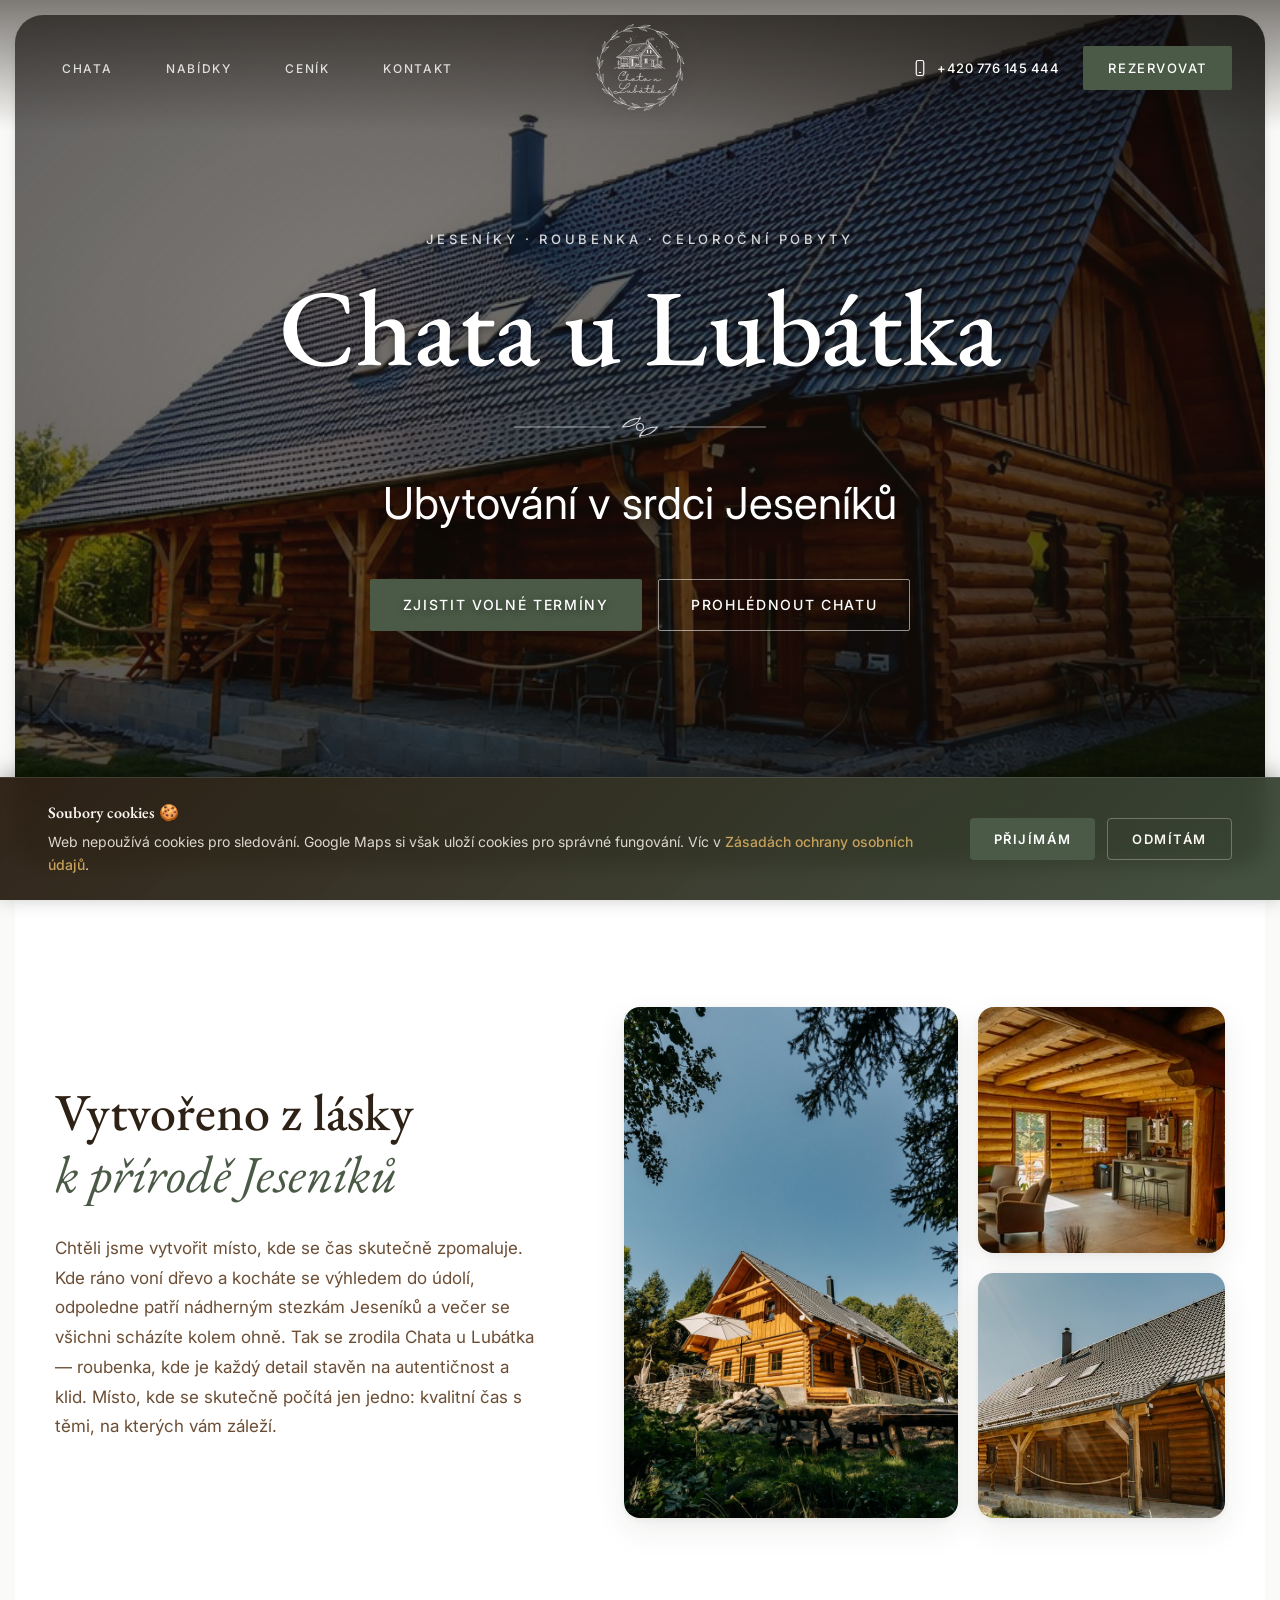
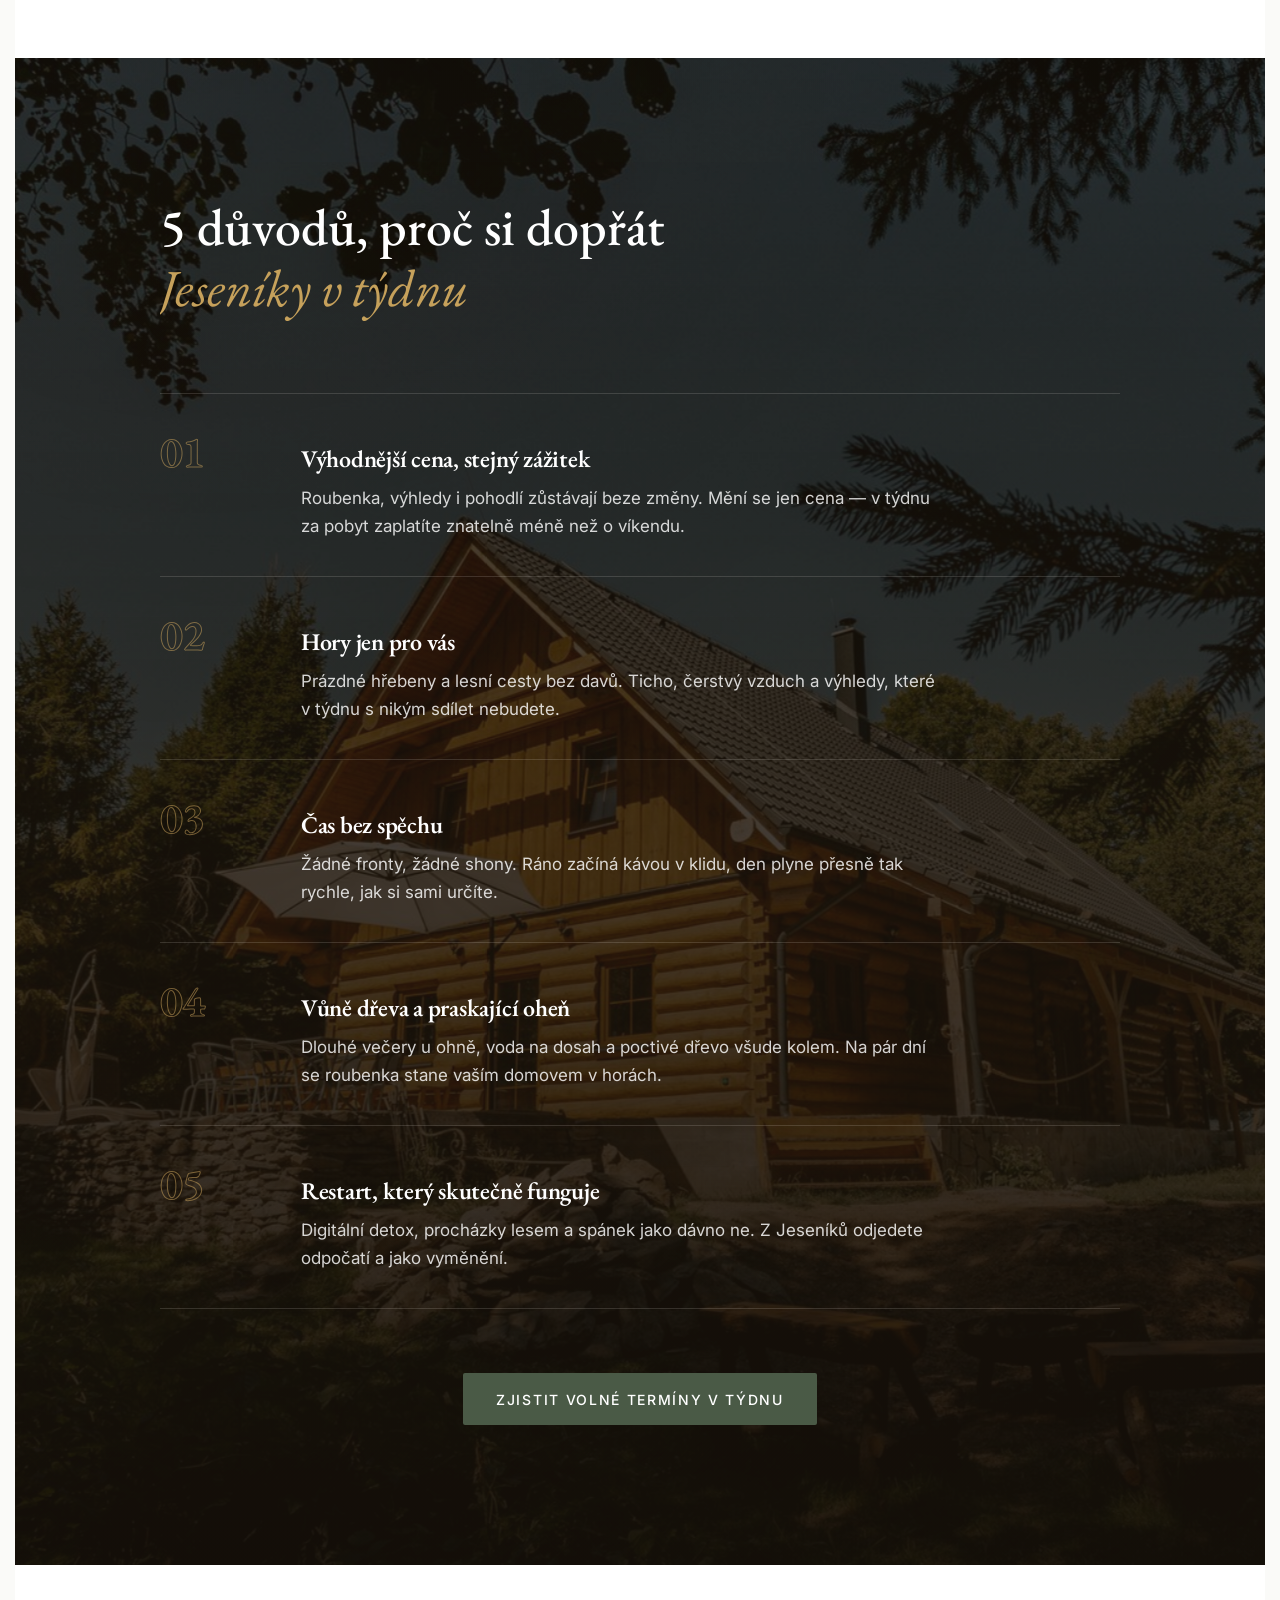
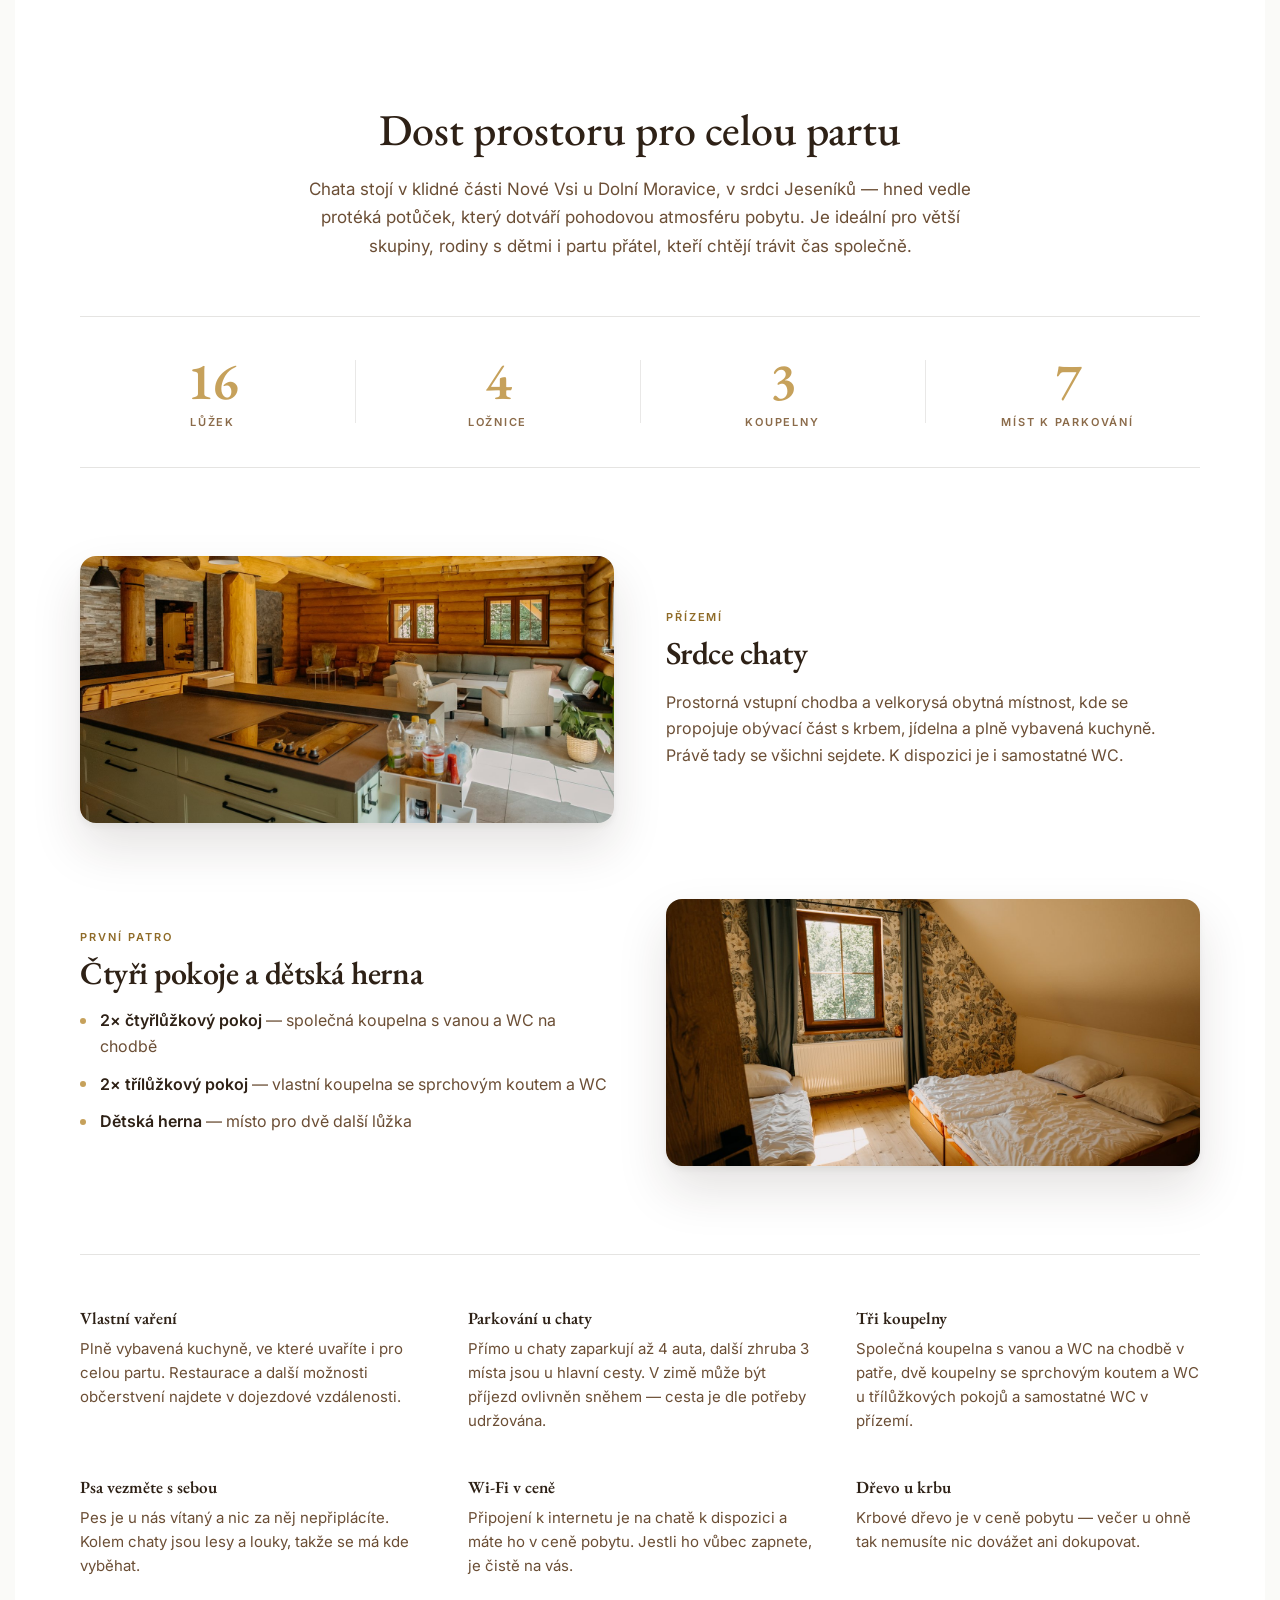
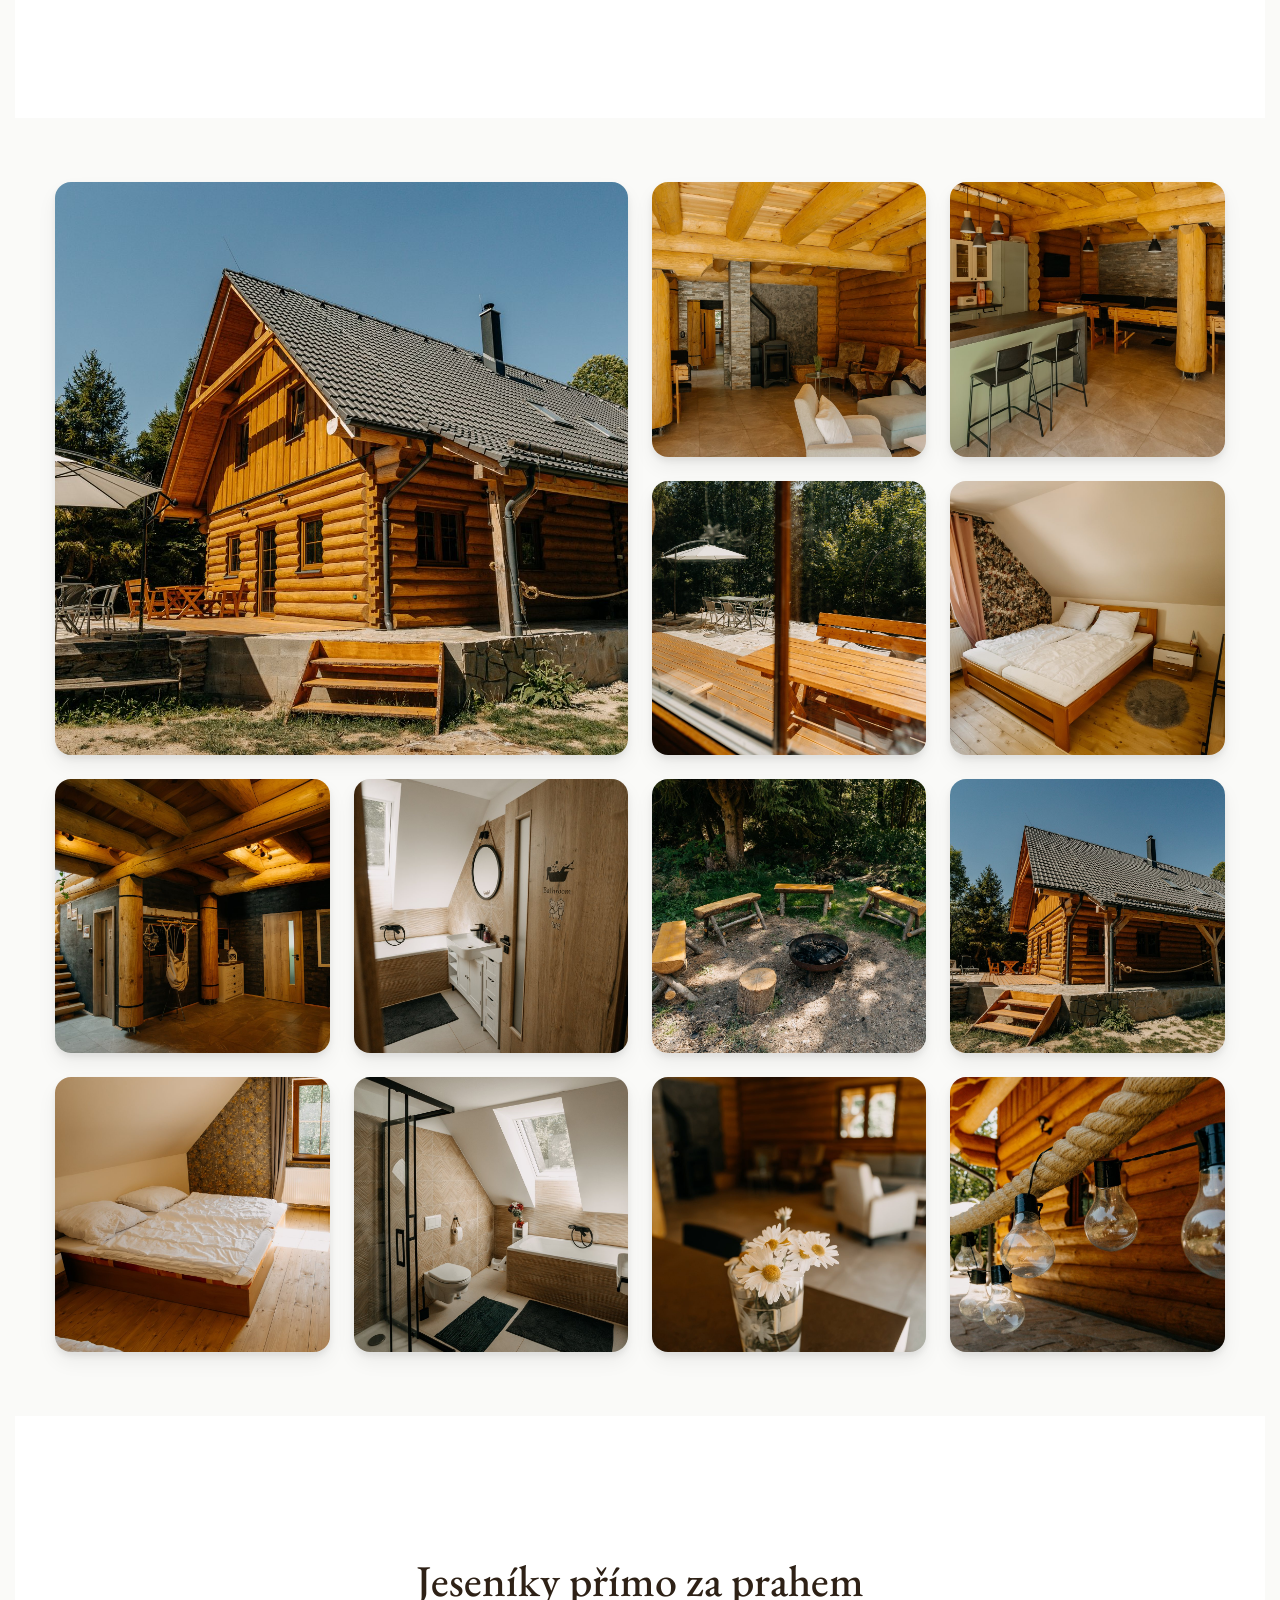
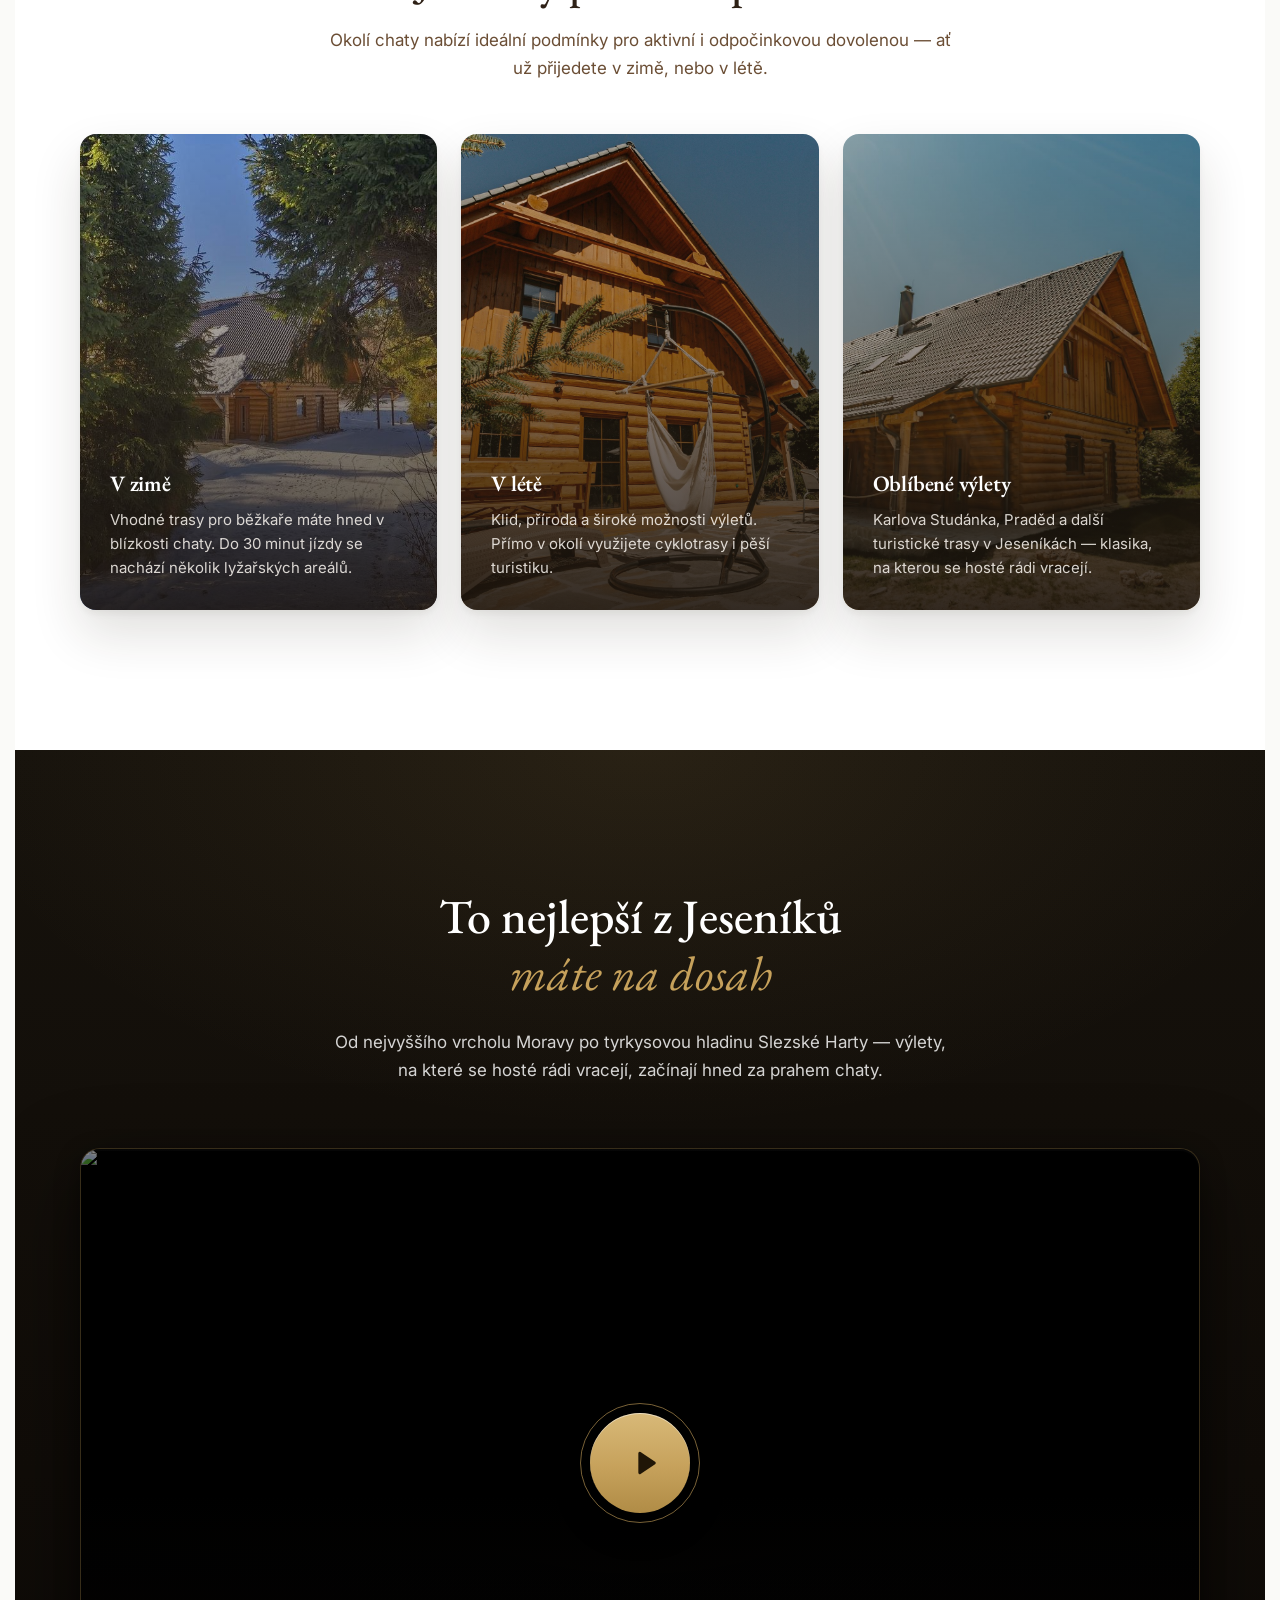
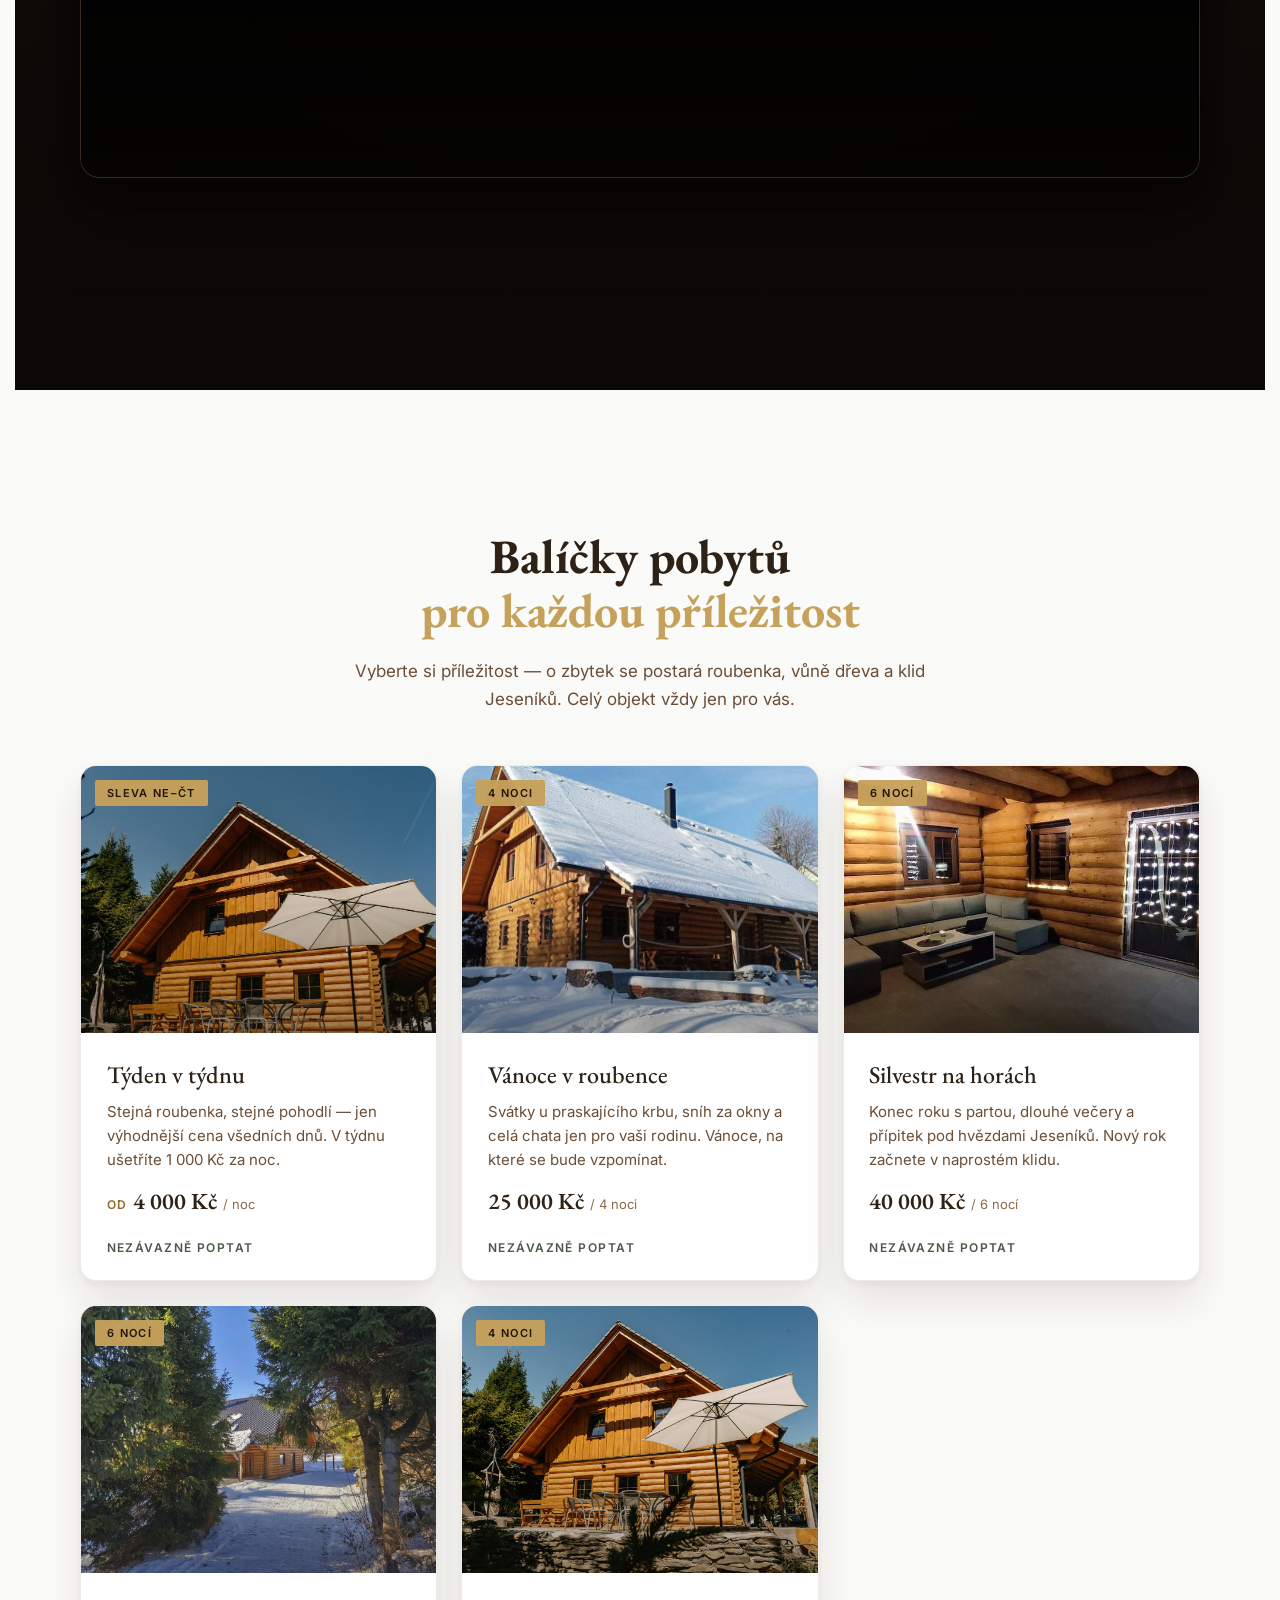
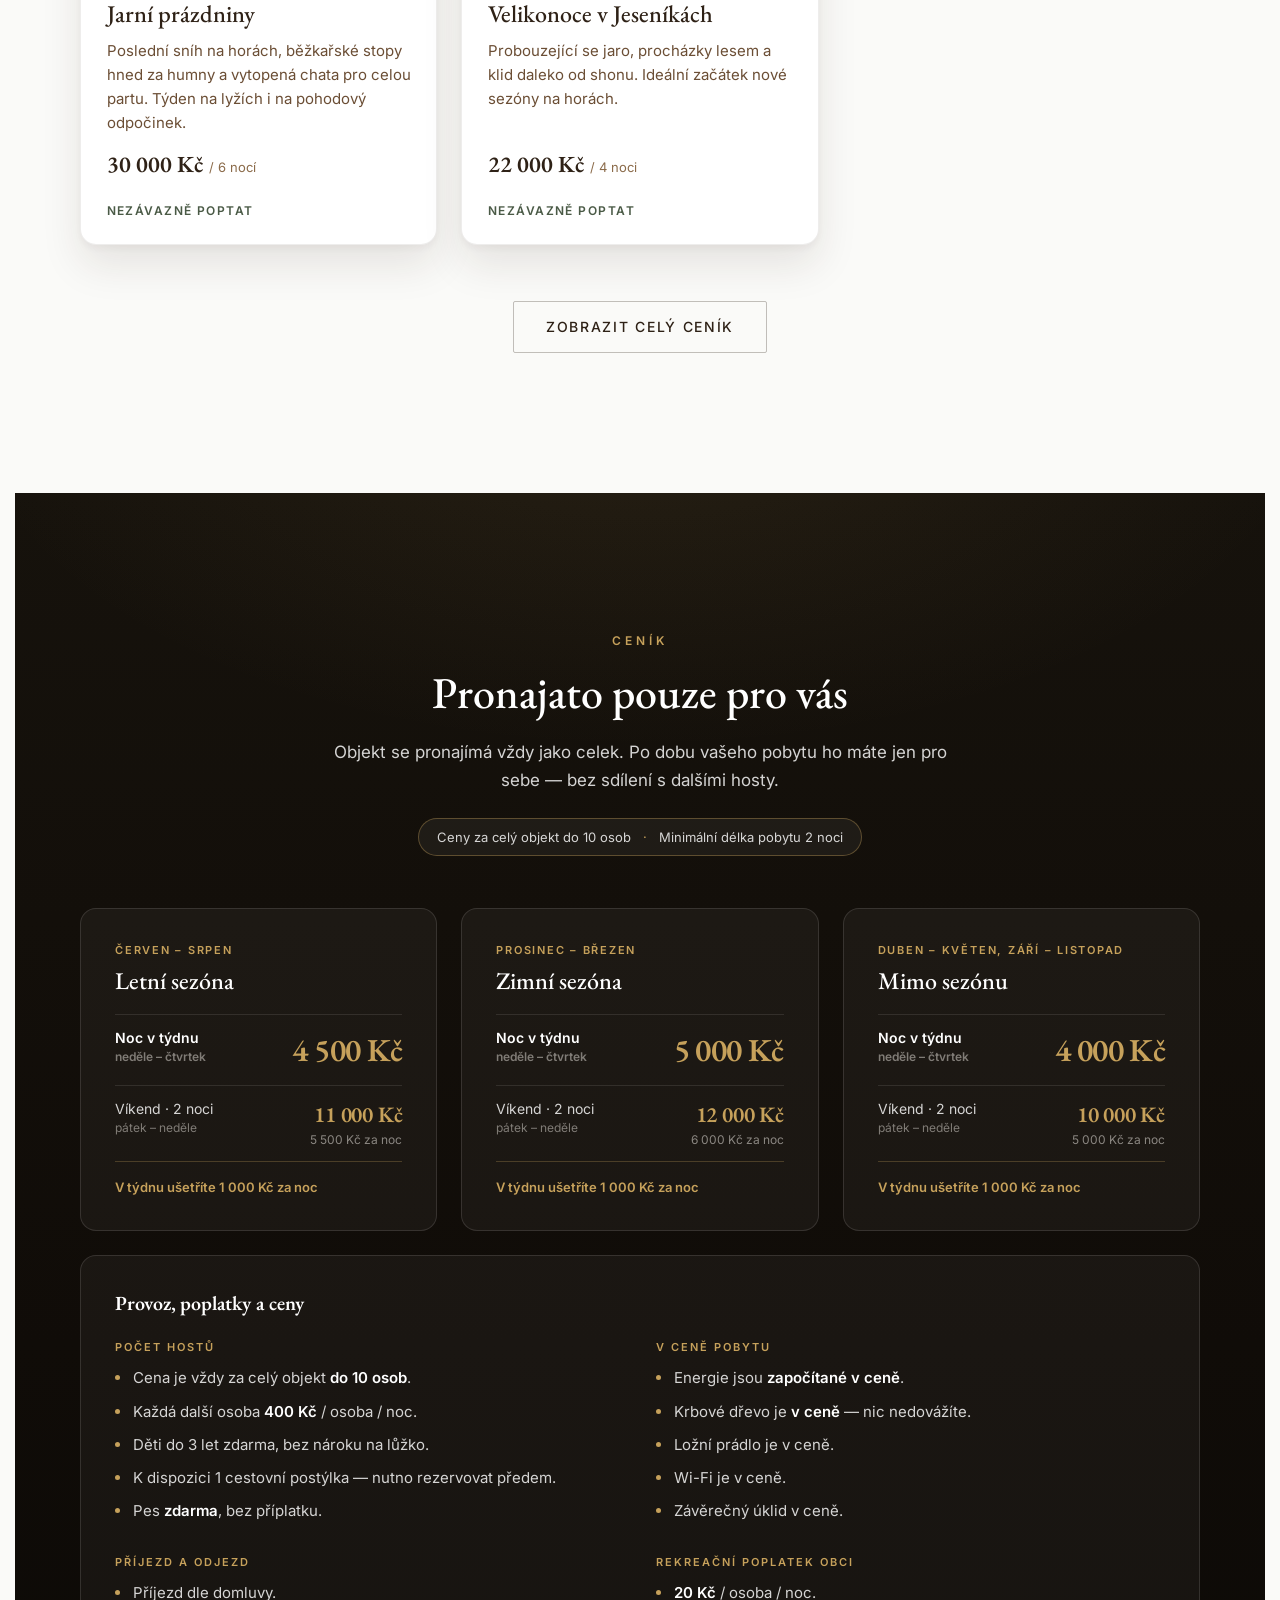
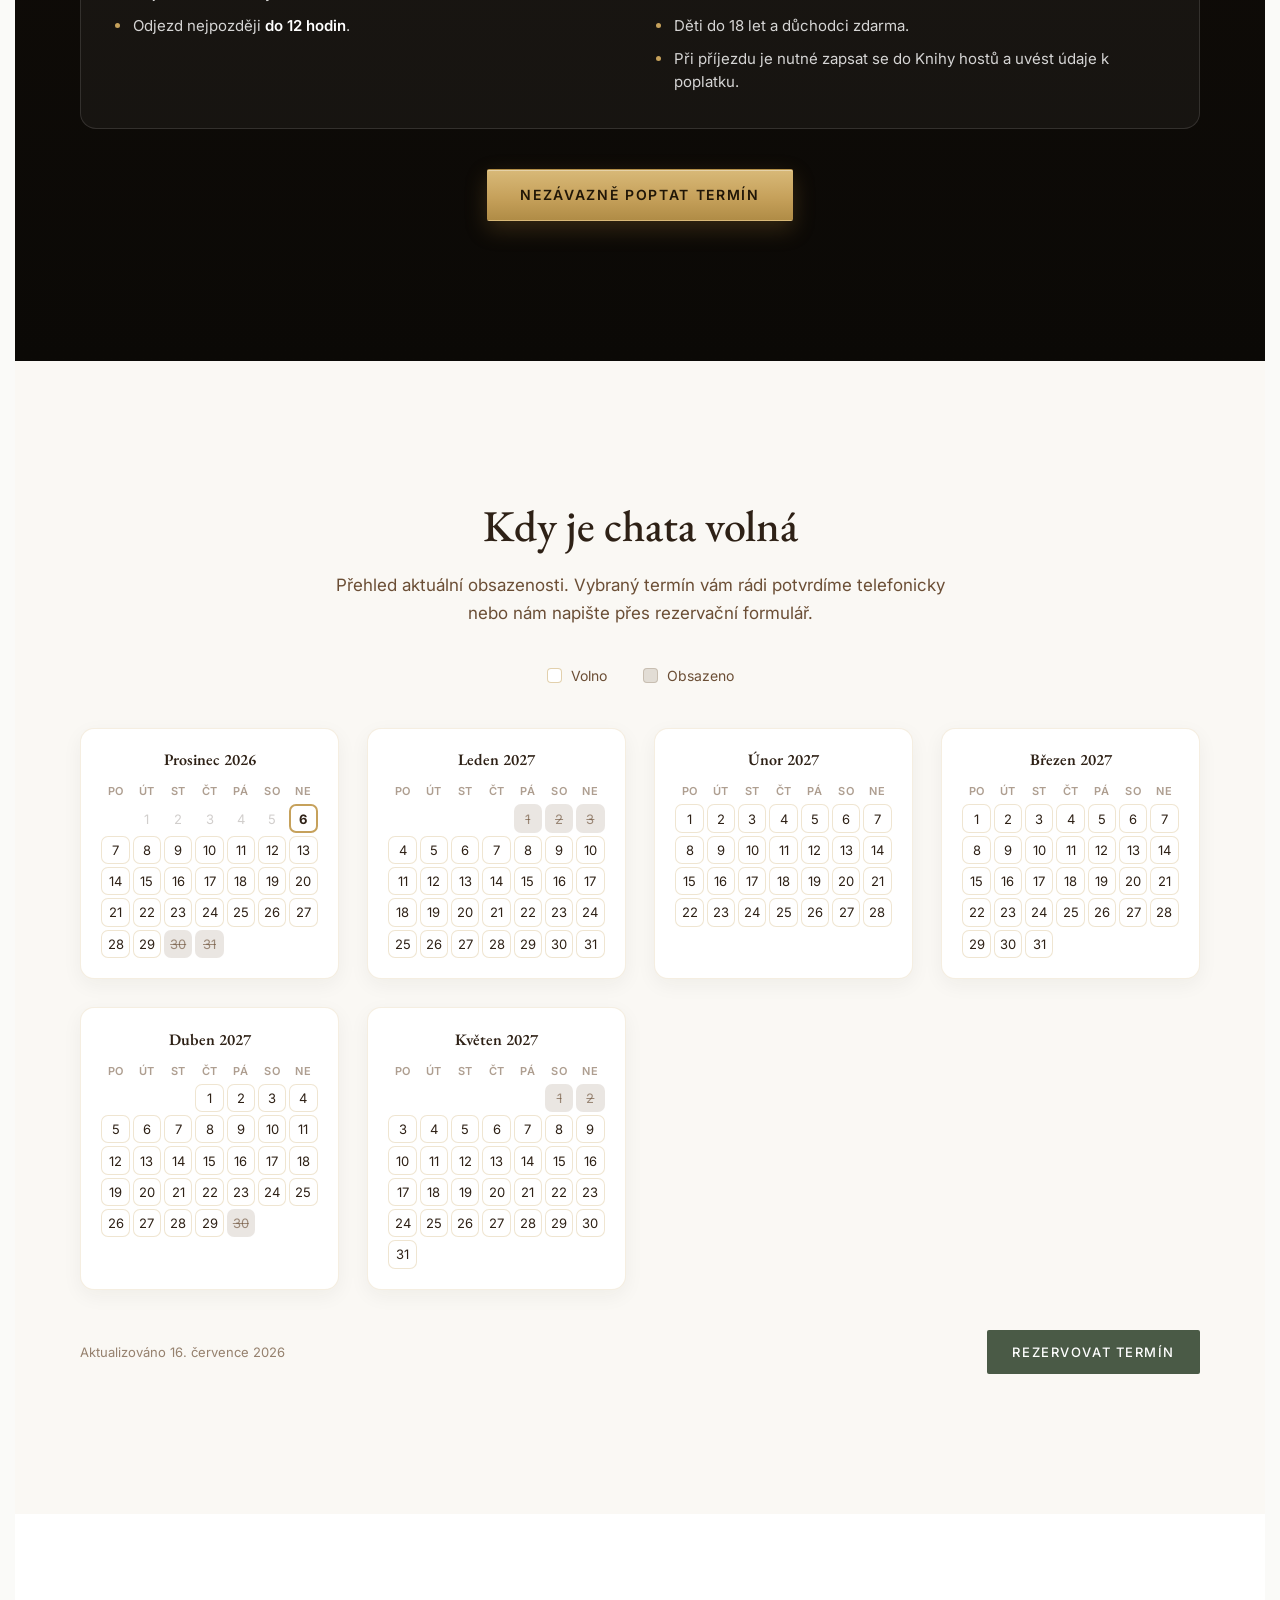
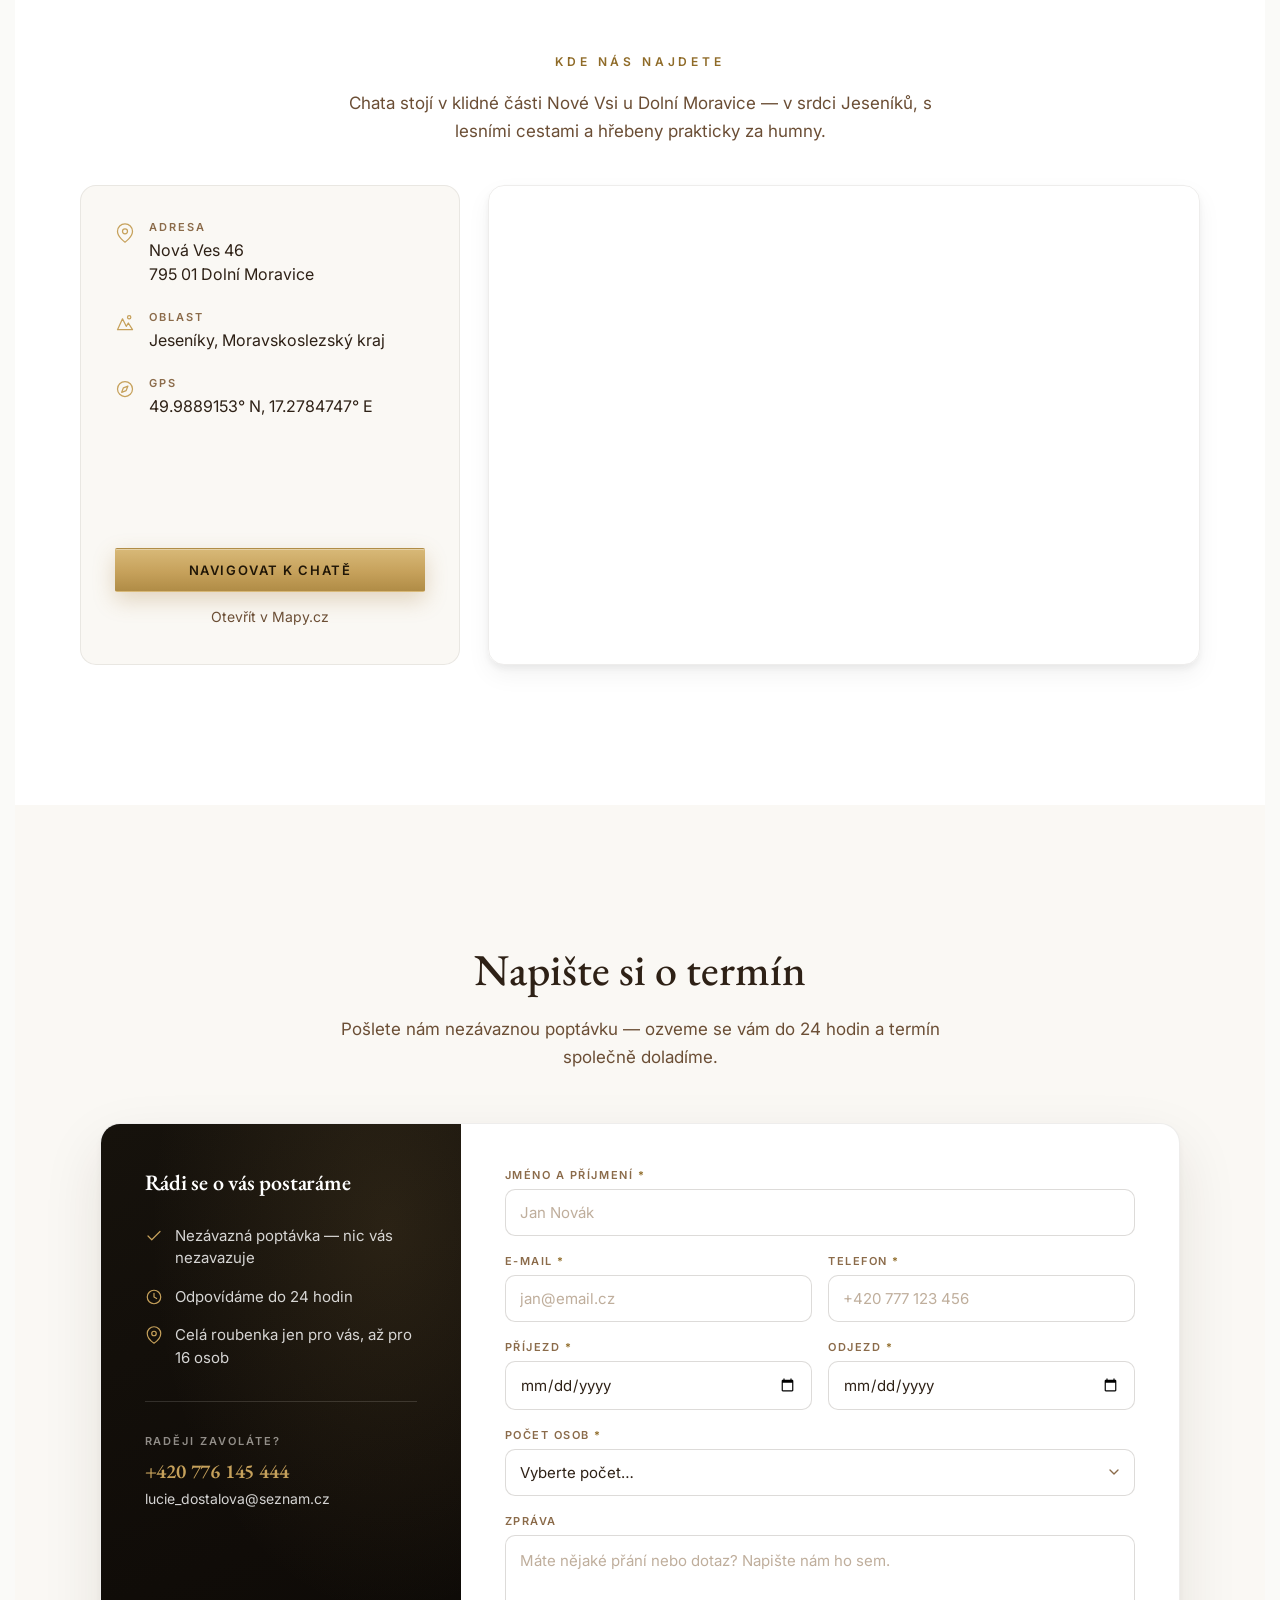
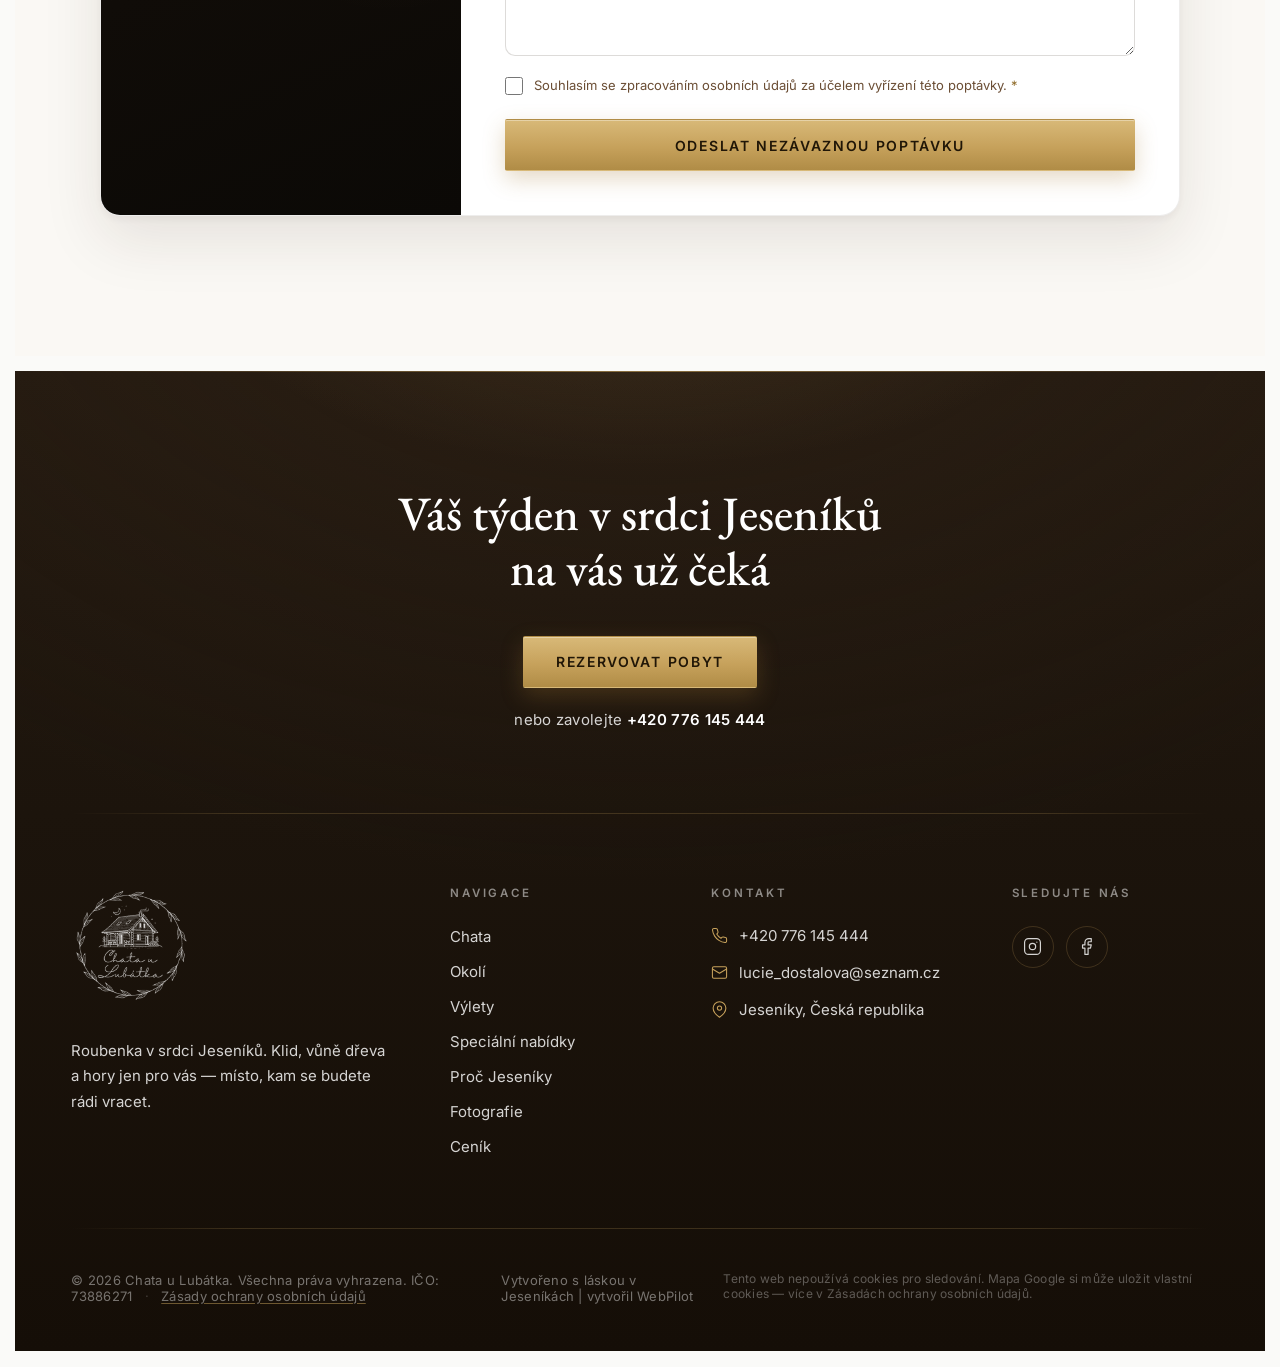
==== index.html @ 263782b9 "Vrácení zimních fotek k sezónním nabídkám - Okolí → „V zimě": zpět zasněžená cesta k roubence - Nabí" ====
<!DOCTYPE html>
<html lang="cs">
<head>
  <meta charset="UTF-8" />
  <meta name="viewport" content="width=device-width, initial-scale=1" />
  <title>Chata u Lubátka — roubenka pro 16 osob v Jeseníkách</title>
  <meta name="description" content="Roubenka k pronájmu v Dolní Moravici v Jeseníkách. Celý objekt jen pro vás — 16 lůžek, 4 ložnice, 3 koupelny. Wi-Fi i dřevo v ceně, psi vítáni. Od 4 000 Kč/noc." />

  <!-- Open Graph — sdílení na sociálních sítích (Messenger, WhatsApp, Discord…) -->
  <meta property="og:type" content="website" />
  <meta property="og:url" content="https://chataulubatka.cz/" />
  <meta property="og:title" content="Chata u Lubátka — roubenka pro 16 osob v Jeseníkách" />
  <meta property="og:description" content="Roubenka pro rodiny a přátele. 16 lůžek, 4 ložnice, Wi-Fi, dřevo v ceně, psi vítáni. Klid a příroda Jeseníků." />
  <meta property="og:image" content="https://chataulubatka.cz/assets/hero-1280.jpg" />
  <meta property="og:image:width" content="1280" />
  <meta property="og:image:height" content="720" />

  <!-- Twitter Card — pro X/Twitter, pokud jej bude někdo sdílet -->
  <meta property="twitter:card" content="summary_large_image" />
  <meta property="twitter:title" content="Chata u Lubátka — roubenka pro 16 osob v Jeseníkách" />
  <meta property="twitter:description" content="Roubenka pro rodiny a přátele. 16 lůžek, Wi-Fi, dřevo v ceně, psi vítáni." />
  <meta property="twitter:image" content="https://chataulubatka.cz/assets/hero-1280.jpg" />

  <link rel="canonical" href="https://chataulubatka.cz/" />

  <!-- Odpovídá skutečné barvě hlavičky (.site-header, rgba(28,20,13,.86)),
       aby lišta prohlížeče na mobilu navazovala bez švu. -->
  <meta name="theme-color" content="#1C140D" />

  <!-- Strukturovaná data — díky nim Google pozná, že jde o ubytování, a může
       u výsledku ukázat polohu, kapacitu a cenu. Uvedena jsou POUZE ověřená
       fakta z webu; hodnocení ani recenze zde záměrně nejsou, protože žádné
       zatím neexistují. -->
  <script type="application/ld+json">
  {
    "@context": "https://schema.org",
    "@type": "LodgingBusiness",
    "name": "Chata u Lubátka",
    "description": "Roubenka v srdci Jeseníků pro rodiny a přátele. Celý objekt vždy jen pro jednu skupinu.",
    "url": "https://chataulubatka.cz/",
    "image": "https://chataulubatka.cz/assets/hero-1280.jpg",
    "telephone": "+420776145444",
    "email": "lucie_dostalova@seznam.cz",
    "identifier": "73886271",
    "address": {
      "@type": "PostalAddress",
      "streetAddress": "Nová Ves 46",
      "addressLocality": "Dolní Moravice",
      "postalCode": "79501",
      "addressCountry": "CZ"
    },
    "geo": {
      "@type": "GeoCoordinates",
      "latitude": 49.9889152778,
      "longitude": 17.2784747222
    },
    "petsAllowed": true,
    "numberOfRooms": 4,
    "maximumAttendeeCapacity": 16,
    "amenityFeature": [
      { "@type": "LocationFeatureSpecification", "name": "Wi-Fi", "value": true },
      { "@type": "LocationFeatureSpecification", "name": "Krbové dřevo v ceně", "value": true },
      { "@type": "LocationFeatureSpecification", "name": "Parkování u objektu", "value": true },
      { "@type": "LocationFeatureSpecification", "name": "Plně vybavená kuchyně", "value": true }
    ],
    "priceRange": "4000–12000 CZK"
  }
  </script>
  <link rel="icon" href="data:image/svg+xml,<svg xmlns=%22http://www.w3.org/2000/svg%22 viewBox=%220 0 100 100%22><text y=%22.9em%22 font-size=%2290%22>🏠</text></svg>" />

  <link rel="preconnect" href="https://fonts.googleapis.com" />
  <link rel="preconnect" href="https://fonts.gstatic.com" crossorigin />
  <!-- Inter (Cereal fallback) pro běžný text; EB Garamond (patkový) pro nadpisy —
       boutique/„drahý" dojem podle vzoru. -->
  <link rel="stylesheet" href="https://fonts.googleapis.com/css2?family=EB+Garamond:ital,wght@0,400;0,500;0,600;1,400&family=Inter:wght@400;500;600;700&display=swap" />

  <!-- Bez <link rel="preload"> záměrně: media dotaz na preloadu neodfiltroval
       desktopovou variantu a mobil stahoval obrázek dvakrát. <picture> je hned
       na začátku <body> s fetchpriority="high", preload scanner ho najde sám. -->
  <link rel="stylesheet" href="assets/css/style.css?v=38" />
  <!-- defer: bez něj oba soubory blokovaly první vykreslení. Odložené skripty
       se spouštějí v pořadí dokumentu, takže GSAP je připravený dřív než
       skripty webu na konci <body>. Animace jsou ozdoba, ne obsah. -->
  <script defer src="https://cdnjs.cloudflare.com/ajax/libs/gsap/3.12.2/gsap.min.js"></script>
  <script defer src="https://cdnjs.cloudflare.com/ajax/libs/gsap/3.12.2/ScrollTrigger.min.js"></script>
</head>
<body>

  <!-- Uživatel klávesnice by jinak musel na každé návštěvě protabovat celou
       navigaci. Odkaz je vidět, až když na něj přijde fokus. -->
  <a class="skip-link" href="#hlavni-obsah">Přeskočit na obsah</a>

  <header class="site-header" id="header">
    <nav class="nav" aria-label="Hlavní navigace">

      <ul class="nav__links">
        <li><a href="#chata">Chata</a></li>
        <li><a href="#nabidky">Nabídky</a></li>
        <li><a href="#cenik">Ceník</a></li>
        <li><a href="#kontakt">Kontakt</a></li>
      </ul>

      <a class="nav__logo" href="#hero" aria-label="Chata u Lubátka — zpět nahoru">
        <img src="assets/logo-192.png" alt="Chata u Lubátka" width="192" height="192" />
      </a>

      <div class="nav__actions">
        <a class="nav__phone" href="tel:+420776145444">
          <svg viewBox="0 0 24 24" fill="none" stroke="currentColor" stroke-width="1.6" stroke-linecap="round" stroke-linejoin="round" aria-hidden="true">
            <rect x="7" y="2" width="10" height="20" rx="2.5" />
            <line x1="11" y1="18" x2="13" y2="18" />
          </svg>
          <span>+420 776 145 444</span>
        </a>

        <a class="btn btn--primary" href="#rezervace">
          <span>Rezervovat</span>
        </a>

        <button class="nav__burger" id="burger" type="button" aria-label="Otevřít menu" aria-expanded="false" aria-controls="mobile-menu">
          <span></span><span></span><span></span>
        </button>
      </div>

    </nav>
  </header>

  <div class="mobile-menu" id="mobile-menu" hidden>
    <ul>
      <li><a href="#chata">Chata</a></li>
      <li><a href="#nabidky">Nabídky</a></li>
      <li><a href="#cenik">Ceník</a></li>
      <li><a href="#kontakt">Kontakt</a></li>
    </ul>
    <a class="btn btn--primary btn--lg" href="#rezervace">Rezervovat</a>
    <a class="mobile-menu__phone" href="tel:+420776145444">+420 776 145 444</a>
  </div>

  <main id="hlavni-obsah">
    <section class="hero" id="hero">

      <div class="hero__media" id="heroMedia">
        <picture>
          <!-- Fotka oříznutá speciálně pro mobil (poměr ~1.18:1) — na
               úzkém displeji z ní object-fit: cover odřízne mnohem méně
               než ze širokoúhlé galerijní fotky, takže dům nepůsobí
               přezoomovaně a je vidět celý včetně střechy. -->
          <source
            srcset="assets/hero-m-550.jpg 550w, assets/hero-m-800.jpg 800w, assets/hero-m-1100.jpg 1100w"
            sizes="100vw" />
          <img
            class="hero__img hero__img--mobile"
            src="assets/hero-m-800.jpg"
            alt="Chata u Lubátka - dřevěná roubenka s modrou střechou v zelené přírodě Jeseníků"
            width="800"
            height="681"
            fetchpriority="high" />
        </picture>

        <video
          class="hero__img hero__img--desktop"
          id="heroVideo"
          muted
          loop
          playsinline
          preload="none"
          poster="assets/hero-1280.jpg"
          data-src="assets/hero.mp4"
          width="1920"
          height="1080">
          <!-- Zdroj videa se vloží až po načtení zbytku stránky (viz hero.js),
               aby 14MB soubor nesoupeřil s prvním načtením. Poster se ukáže hned. -->
          <!-- Fallback pro starší prohlížeče -->
          <img
            src="assets/hero-1280.jpg"
            alt="Chata u Lubátka - dřevěná roubenka s modrá střechou v zelené přírodě Jeseníků"
            width="1920"
            height="1080" />
        </video>
      </div>

      <div class="hero__scrim" aria-hidden="true"></div>
      <div class="hero__vignette" aria-hidden="true"></div>

      <div class="hero__content" id="heroContent">
        <p class="hero__eyebrow reveal" data-delay="1">Jeseníky · Roubenka · Celoroční pobyty</p>

        <h1 class="hero__title reveal" data-delay="2">Chata u Lubátka</h1>

        <div class="hero__ornament reveal" data-delay="3" aria-hidden="true">
          <svg viewBox="0 0 240 24" fill="none" stroke="currentColor" stroke-width="1" stroke-linecap="round">
            <path class="orn-line" d="M4 12H92" />
            <path class="orn-line" d="M148 12h88" />
            <path d="M104 12c4-6 9-8 16-8-2 5-6 8-16 8Z" />
            <path d="M136 12c-4 6-9 8-16 8 2-5 6-8 16-8Z" />
            <circle cx="120" cy="12" r="3.2" />
            <path d="M120 4.5v-2M120 21.5v-2" />
          </svg>
        </div>

        <p class="hero__subtitle reveal" data-delay="4">Ubytování v srdci Jeseníků</p>

        <div class="hero__cta reveal" data-delay="5">
          <a class="btn btn--primary btn--lg" href="#rezervace">Zjistit volné termíny</a>
          <a class="btn btn--ghost btn--lg" href="#chata">Prohlédnout chatu</a>
        </div>
      </div>


    </section>

    <section class="story" id="pribeh">
      <div class="story__container">

        <header class="story__head">
          <h2 class="story__title">
            <span class="story__title-line"><span class="story__title-inner">Vytvořeno z lásky</span></span>
            <span class="story__title-line story__title-line--accent"><span class="story__title-inner">k přírodě Jeseníků</span></span>
          </h2>
          <p class="story__text">
            Chtěli jsme vytvořit místo, kde se čas skutečně zpomaluje. Kde ráno voní dřevo
            a kocháte se výhledem do údolí, odpoledne patří nádherným stezkám Jeseníků a
            večer se všichni scházíte kolem ohně. Tak se zrodila Chata u&nbsp;Lubátka —
            roubenka, kde je každý detail stavěn na autentičnost a klid. Místo, kde se
            skutečně počítá jen jedno: kvalitní čas s těmi, na kterých vám záleží.
          </p>
        </header>

        <div class="story__gallery">
          <figure class="story__figure story__figure--tall">
            <div class="story__frame">
              <img src="assets/story-roubenka.jpg" alt="Dřevěná roubenka Chata u Lubátka mezi vzrostlými stromy Jeseníků" width="600" height="900" />
            </div>
          </figure>

          <figure class="story__figure">
            <div class="story__frame">
              <img src="assets/story-interior-640.jpg" alt="Obytná část roubenky s pohovkami, jídelním stolem a trámovým stropem z kulatiny" width="640" height="288" />
            </div>
          </figure>

          <figure class="story__figure">
            <div class="story__frame">
              <img src="assets/story-okoli-640.jpg" alt="Roubenka s krytou terasou na okraji lesa v horské krajině Jeseníků" width="640" height="400" />
            </div>
          </figure>
        </div>

      </div>
    </section>

    <section class="reasons" id="duvody">
      <div class="reasons__bg" aria-hidden="true"></div>
      <div class="reasons__overlay" aria-hidden="true"></div>

      <div class="reasons__container">
        <header class="reasons__head">
          <h2 class="reasons__title">
            <span class="reasons__title-line"><span class="reasons__title-inner">5&nbsp;důvodů, proč si dopřát</span></span>
            <span class="reasons__title-line reasons__title-line--accent"><span class="reasons__title-inner">Jeseníky v&nbsp;týdnu</span></span>
          </h2>
        </header>

        <ol class="reasons__list">
          <li class="reasons__item">
            <span class="reasons__num" aria-hidden="true">01</span>
            <div class="reasons__body">
              <h3 class="reasons__item-title">Výhodnější cena, stejný zážitek</h3>
              <p class="reasons__item-text">Roubenka, výhledy i pohodlí zůstávají beze změny. Mění se jen cena — v&nbsp;týdnu za pobyt zaplatíte znatelně méně než o&nbsp;víkendu.</p>
            </div>
          </li>

          <li class="reasons__item">
            <span class="reasons__num" aria-hidden="true">02</span>
            <div class="reasons__body">
              <h3 class="reasons__item-title">Hory jen pro vás</h3>
              <p class="reasons__item-text">Prázdné hřebeny a lesní cesty bez davů. Ticho, čerstvý vzduch a výhledy, které v&nbsp;týdnu s&nbsp;nikým sdílet nebudete.</p>
            </div>
          </li>

          <li class="reasons__item">
            <span class="reasons__num" aria-hidden="true">03</span>
            <div class="reasons__body">
              <h3 class="reasons__item-title">Čas bez spěchu</h3>
              <p class="reasons__item-text">Žádné fronty, žádné shony. Ráno začíná kávou v&nbsp;klidu, den plyne přesně tak rychle, jak si sami určíte.</p>
            </div>
          </li>

          <li class="reasons__item">
            <span class="reasons__num" aria-hidden="true">04</span>
            <div class="reasons__body">
              <h3 class="reasons__item-title">Vůně dřeva a praskající oheň</h3>
              <p class="reasons__item-text">Dlouhé večery u&nbsp;ohně, voda na dosah a poctivé dřevo všude kolem. Na pár dní se roubenka stane vaším domovem v&nbsp;horách.</p>
            </div>
          </li>

          <li class="reasons__item">
            <span class="reasons__num" aria-hidden="true">05</span>
            <div class="reasons__body">
              <h3 class="reasons__item-title">Restart, který skutečně funguje</h3>
              <p class="reasons__item-text">Digitální detox, procházky lesem a spánek jako dávno ne. Z&nbsp;Jeseníků odjedete odpočatí a jako vyměnění.</p>
            </div>
          </li>
        </ol>

        <div class="reasons__cta">
          <a class="btn btn--primary btn--lg" href="#rezervace">Zjistit volné termíny v týdnu</a>
        </div>
      </div>
    </section>

    <section class="stay" id="chata">
      <div class="stay__container">

        <header class="stay__head">
          <h2 class="stay__title">Dost prostoru pro celou partu</h2>
          <p class="stay__subtitle">
            Chata stojí v klidné části Nové Vsi u Dolní Moravice, v srdci Jeseníků —
            hned vedle protéká potůček, který dotváří pohodovou atmosféru pobytu.
            Je ideální pro větší skupiny, rodiny s dětmi i partu přátel, kteří chtějí
            trávit čas společně.
          </p>
        </header>

        <ul class="stay__stats">
          <li class="stay__stat">
            <span class="stay__stat-num">16</span>
            <span class="stay__stat-label">lůžek</span>
          </li>
          <li class="stay__stat">
            <span class="stay__stat-num">4</span>
            <span class="stay__stat-label">ložnice</span>
          </li>
          <li class="stay__stat">
            <span class="stay__stat-num">3</span>
            <span class="stay__stat-label">koupelny</span>
          </li>
          <li class="stay__stat">
            <span class="stay__stat-num">7</span>
            <span class="stay__stat-label">míst k parkování</span>
          </li>
        </ul>

        <div class="stay__floors">
          <article class="stay__floor">
            <div class="stay__floor-media">
              <img src="assets/stay-1.jpg" width="1000" height="450" loading="lazy"
                   alt="Plně vybavená kuchyně s varným ostrůvkem propojená s obývací částí roubenky" />
            </div>
            <div class="stay__floor-body">
              <p class="stay__floor-tag">Přízemí</p>
              <h3 class="stay__floor-title">Srdce chaty</h3>
              <p class="stay__floor-text">
                Prostorná vstupní chodba a velkorysá obytná místnost, kde se propojuje
                obývací část s krbem, jídelna a plně vybavená kuchyně. Právě tady se
                všichni sejdete. K dispozici je i samostatné WC.
              </p>
            </div>
          </article>

          <article class="stay__floor stay__floor--reverse">
            <div class="stay__floor-media">
              <img src="assets/stay-2.jpg" width="1000" height="450" loading="lazy"
                   alt="Podkrovní ložnice s manželskou postelí, zelenými závěsy a připraveným povlečením" />
            </div>
            <div class="stay__floor-body">
              <p class="stay__floor-tag">První patro</p>
              <h3 class="stay__floor-title">Čtyři pokoje a dětská herna</h3>
              <ul class="stay__rooms">
                <li><strong>2× čtyřlůžkový pokoj</strong> — společná koupelna s vanou a WC na chodbě</li>
                <li><strong>2× třílůžkový pokoj</strong> — vlastní koupelna se sprchovým koutem a WC</li>
                <li><strong>Dětská herna</strong> — místo pro dvě další lůžka</li>
              </ul>
            </div>
          </article>
        </div>

        <ul class="stay__notes">
          <li class="stay__note">
            <h3 class="stay__note-title">Vlastní vaření</h3>
            <p class="stay__note-text">
              Plně vybavená kuchyně, ve které uvaříte i pro celou partu. Restaurace
              a další možnosti občerstvení najdete v dojezdové vzdálenosti.
            </p>
          </li>

          <li class="stay__note">
            <h3 class="stay__note-title">Parkování u chaty</h3>
            <p class="stay__note-text">
              Přímo u chaty zaparkují až 4 auta, další zhruba 3 místa jsou u hlavní
              cesty. V zimě může být příjezd ovlivněn sněhem — cesta je dle potřeby
              udržována.
            </p>
          </li>

          <li class="stay__note">
            <h3 class="stay__note-title">Tři koupelny</h3>
            <p class="stay__note-text">
              Společná koupelna s vanou a WC na chodbě v patře, dvě koupelny se
              sprchovým koutem a WC u třílůžkových pokojů a samostatné WC v přízemí.
            </p>
          </li>

          <li class="stay__note">
            <h3 class="stay__note-title">Psa vezměte s sebou</h3>
            <p class="stay__note-text">
              Pes je u nás vítaný a nic za něj nepřiplácíte. Kolem chaty jsou lesy
              a louky, takže se má kde vyběhat.
            </p>
          </li>

          <li class="stay__note">
            <h3 class="stay__note-title">Wi-Fi v ceně</h3>
            <p class="stay__note-text">
              Připojení k internetu je na chatě k dispozici a máte ho v ceně pobytu.
              Jestli ho vůbec zapnete, je čistě na vás.
            </p>
          </li>

          <li class="stay__note">
            <h3 class="stay__note-title">Dřevo u krbu</h3>
            <p class="stay__note-text">
              Krbové dřevo je v ceně pobytu — večer u ohně tak nemusíte nic dovážet
              ani dokupovat.
            </p>
          </li>
        </ul>

      </div>
    </section>

    <section class="gallery" id="gallery">
      <div class="gallery__container">

        <div class="gallery__grid">
          <button class="gallery__item gallery__item--featured" type="button">
            <img src="assets/gallery/g1.jpg"
                 alt="Dřevěná roubenka Chata u Lubátka s krytou terasou a slunečníkem za letního dne" />
          </button>
          <button class="gallery__item" type="button">
            <img src="assets/gallery/g2.jpg" loading="lazy"
                 alt="Obývací pokoj roubenky s rohovou sedačkou, krbovými kamny a kamennou stěnou" />
          </button>
          <button class="gallery__item" type="button">
            <img src="assets/gallery/g3.jpg" loading="lazy"
                 alt="Kuchyně s barovým pultem, dřevěnými sloupy z kulatiny a jídelním koutem" />
          </button>
          <button class="gallery__item" type="button">
            <img src="assets/gallery/g4.jpg" loading="lazy"
                 alt="Pohled velkým oknem roubenky na dřevěnou terasu se slunečníkem" />
          </button>
          <button class="gallery__item" type="button">
            <img src="assets/gallery/g5.jpg" loading="lazy"
                 alt="Podkrovní ložnice s manželskou postelí, pracovním stolem a kulatým kobercem" />
          </button>
          <button class="gallery__item" type="button">
            <img src="assets/gallery/g6.jpg" loading="lazy"
                 alt="Vstupní hala s masivním schodištěm z kulatiny a tmavými stěnami" />
          </button>
          <button class="gallery__item" type="button">
            <img src="assets/gallery/g7.jpg" loading="lazy"
                 alt="Koupelna s vanou, kulatým zrcadlem a šikmým stropem se střešním oknem" />
          </button>
          <button class="gallery__item" type="button">
            <img src="assets/gallery/g8.jpg" loading="lazy"
                 alt="Ohniště s dřevěnými lavicemi v lese hned u roubenky" />
          </button>
          <button class="gallery__item" type="button">
            <img src="assets/gallery/g9.jpg" loading="lazy"
                 alt="Boční pohled na roubenku se schody na terasu a slunečníkem" />
          </button>
          <button class="gallery__item" type="button">
            <img src="assets/gallery/g10.jpg" loading="lazy"
                 alt="Světlá podkrovní ložnice s manželskou postelí a přistýlkou u okna" />
          </button>
          <button class="gallery__item" type="button">
            <img src="assets/gallery/g11.jpg" loading="lazy"
                 alt="Koupelna se sprchovým koutem, umyvadlem a šikmým stropem s oknem" />
          </button>
          <button class="gallery__item" type="button">
            <img src="assets/gallery/g12.jpg" loading="lazy"
                 alt="Kytice kopretin ve sklenici na kuchyňské desce, v pozadí obývací část" />
          </button>
          <button class="gallery__item" type="button">
            <img src="assets/gallery/g13.jpg" loading="lazy"
                 alt="Detail světelného řetězu se žárovkami zavěšeného na roubené stěně terasy" />
          </button>
        </div>
      </div>

      <!-- Prohlížeč fotek — otevře se po kliknutí na fotku výše -->
      <div class="lightbox" id="lightbox" role="dialog" aria-modal="true"
           aria-label="Prohlížeč fotek" hidden>
        <button class="lightbox__close" id="lightboxClose" type="button" aria-label="Zavřít prohlížeč">
          <svg viewBox="0 0 24 24" fill="none" stroke="currentColor" stroke-width="1.5" stroke-linecap="round" aria-hidden="true">
            <path d="M6 6l12 12M18 6L6 18" />
          </svg>
        </button>

        <button class="lightbox__nav lightbox__nav--prev" id="lightboxPrev" type="button" aria-label="Předchozí fotka">
          <svg viewBox="0 0 24 24" fill="none" stroke="currentColor" stroke-width="1.5" stroke-linecap="round" stroke-linejoin="round" aria-hidden="true">
            <path d="M15 5l-7 7 7 7" />
          </svg>
        </button>

        <figure class="lightbox__figure">
          <img class="lightbox__img" id="lightboxImg" alt="" />
          <figcaption class="lightbox__caption">
            <span id="lightboxCaption"></span>
            <span class="lightbox__counter" id="lightboxCounter"></span>
          </figcaption>
        </figure>

        <button class="lightbox__nav lightbox__nav--next" id="lightboxNext" type="button" aria-label="Další fotka">
          <svg viewBox="0 0 24 24" fill="none" stroke="currentColor" stroke-width="1.5" stroke-linecap="round" stroke-linejoin="round" aria-hidden="true">
            <path d="M9 5l7 7-7 7" />
          </svg>
        </button>
      </div>
    </section>

    <section class="around" id="okoli">
      <div class="around__container">

        <header class="around__head">
          <h2 class="around__title">Jeseníky přímo za prahem</h2>
          <p class="around__subtitle">
            Okolí chaty nabízí ideální podmínky pro aktivní i odpočinkovou dovolenou —
            ať už přijedete v zimě, nebo v létě.
          </p>
        </header>

        <div class="around__cards">

          <article class="around__card">
            <img src="assets/gallery/chata-4.jpg" width="1000" height="750" loading="lazy"
                 alt="Zasněžená cesta k roubence mezi smrky" />
            <div class="around__card-scrim" aria-hidden="true"></div>
            <div class="around__card-body">
              <h3 class="around__card-title">V zimě</h3>
              <p class="around__card-text">
                Vhodné trasy pro běžkaře máte hned v blízkosti chaty. Do 30 minut
                jízdy se nachází několik lyžařských areálů.
              </p>
            </div>
          </article>

          <article class="around__card">
            <img src="assets/around-2.jpg" width="1050" height="1400" loading="lazy"
                 alt="Terasa roubenky se závěsným houpacím křeslem a posezením za letního dne" />
            <div class="around__card-scrim" aria-hidden="true"></div>
            <div class="around__card-body">
              <h3 class="around__card-title">V létě</h3>
              <p class="around__card-text">
                Klid, příroda a široké možnosti výletů. Přímo v okolí využijete
                cyklotrasy i pěší turistiku.
              </p>
            </div>
          </article>

          <article class="around__card">
            <img src="assets/around-3.jpg" width="1600" height="1067" loading="lazy"
                 alt="Boční pohled na roubenku s podkrovními okny a zelení Jeseníků kolem" />
            <div class="around__card-scrim" aria-hidden="true"></div>
            <div class="around__card-body">
              <h3 class="around__card-title">Oblíbené výlety</h3>
              <p class="around__card-text">
                Karlova Studánka, Praděd a další turistické trasy v Jeseníkách —
                klasika, na kterou se hosté rádi vracejí.
              </p>
            </div>
          </article>

        </div>

      </div>
    </section>

    <section class="trips" id="vylety">
      <div class="trips__glow" aria-hidden="true"></div>

      <div class="trips__container">

        <header class="trips__head">
          <h2 class="trips__title">
            <span class="trips__title-line"><span class="trips__title-inner">To nejlepší z Jeseníků</span></span>
            <span class="trips__title-line trips__title-line--accent"><span class="trips__title-inner">máte na dosah</span></span>
          </h2>
          <p class="trips__subtitle">
            Od nejvyššího vrcholu Moravy po tyrkysovou hladinu Slezské Harty —
            výlety, na které se hosté rádi vracejí, začínají hned za prahem chaty.
          </p>
        </header>

        <figure class="trips__video">
          <button class="trips__player" type="button" data-yt="xwGK6S4csgc"
                   aria-label="Přehrát video — Jeseníky z výšky">
            <img class="trips__thumb"
                 src="https://img.youtube.com/vi/xwGK6S4csgc/maxresdefault.jpg"
                 alt="Záběr na Jeseníky z výšky — hřebeny a lesy kolem Chaty u Lubátka"
                 loading="lazy" width="1280" height="720"
                 onerror="this.onerror=null;this.src='https://img.youtube.com/vi/xwGK6S4csgc/hqdefault.jpg';" />
            <span class="trips__video-scrim" aria-hidden="true"></span>
            <span class="trips__play" aria-hidden="true">
              <svg viewBox="0 0 24 24" fill="currentColor">
                <path d="M8 5.14v13.72a1 1 0 0 0 1.54.84l10.29-6.86a1 1 0 0 0 0-1.68L9.54 4.3A1 1 0 0 0 8 5.14z" />
              </svg>
            </span>
          </button>
        </figure>


      </div>
    </section>

    <section class="offers" id="nabidky">
      <div class="offers__container">

        <header class="offers__head">
          <h2 class="offers__title">
            <span class="offers__title-line"><span class="offers__title-inner">Balíčky pobytů</span></span>
            <span class="offers__title-line offers__title-line--accent"><span class="offers__title-inner">pro každou příležitost</span></span>
          </h2>
          <p class="offers__subtitle">
            Vyberte si příležitost — o zbytek se postará roubenka, vůně dřeva
            a klid Jeseníků. Celý objekt vždy jen pro vás.
          </p>
        </header>

        <ul class="offers__grid">

          <li class="offers__card">
            <a class="offers__link" href="#rezervace">
              <span class="offers__media">
                <img src="assets/offer-1.jpg" width="900" height="1200" loading="lazy"
                     alt="Štítová stěna roubenky s krytou terasou a slunečníkem" />
                <span class="offers__scrim" aria-hidden="true"></span>
                <span class="offers__tag">Sleva Ne–Čt</span>
              </span>
              <span class="offers__body">
                <span class="offers__name">Týden v týdnu</span>
                <span class="offers__text">
                  Stejná roubenka, stejné pohodlí — jen výhodnější cena všedních dnů.
                  V týdnu ušetříte 1&nbsp;000&nbsp;Kč za noc.
                </span>
                <span class="offers__price">
                  <span class="offers__price-from">od</span>4&nbsp;000&nbsp;Kč<span class="offers__price-unit">/ noc</span>
                </span>
                <span class="offers__more">Nezávazně poptat</span>
              </span>
            </a>
          </li>

          <li class="offers__card">
            <a class="offers__link" href="#rezervace">
              <span class="offers__media">
                <img src="assets/gallery/chata-2.jpg" width="1000" height="562" loading="lazy"
                     alt="Roubenka pod sněhem za slunečného zimního dne" />
                <span class="offers__scrim" aria-hidden="true"></span>
                <span class="offers__tag">4 noci</span>
              </span>
              <span class="offers__body">
                <span class="offers__name">Vánoce v roubence</span>
                <span class="offers__text">
                  Svátky u praskajícího krbu, sníh za okny a celá chata jen pro vaši
                  rodinu. Vánoce, na které se bude vzpomínat.
                </span>
                <span class="offers__price">
                  25&nbsp;000&nbsp;Kč<span class="offers__price-unit">/ 4 noci</span>
                </span>
                <span class="offers__more">Nezávazně poptat</span>
              </span>
            </a>
          </li>

          <li class="offers__card">
            <a class="offers__link" href="#rezervace">
              <span class="offers__media">
                <img src="assets/gallery/chata-18.jpg" width="1000" height="450" loading="lazy"
                     alt="Obývací část s večerním nasvícením v roubené místnosti" />
                <span class="offers__scrim" aria-hidden="true"></span>
                <span class="offers__tag">6 nocí</span>
              </span>
              <span class="offers__body">
                <span class="offers__name">Silvestr na horách</span>
                <span class="offers__text">
                  Konec roku s partou, dlouhé večery a přípitek pod hvězdami Jeseníků.
                  Nový rok začnete v naprostém klidu.
                </span>
                <span class="offers__price">
                  40&nbsp;000&nbsp;Kč<span class="offers__price-unit">/ 6 nocí</span>
                </span>
                <span class="offers__more">Nezávazně poptat</span>
              </span>
            </a>
          </li>

          <li class="offers__card">
            <a class="offers__link" href="#rezervace">
              <span class="offers__media">
                <img src="assets/gallery/chata-4.jpg" width="1000" height="750" loading="lazy"
                     alt="Zasněžená cesta k roubence mezi smrky" />
                <span class="offers__scrim" aria-hidden="true"></span>
                <span class="offers__tag">6 nocí</span>
              </span>
              <span class="offers__body">
                <span class="offers__name">Jarní prázdniny</span>
                <span class="offers__text">
                  Poslední sníh na horách, běžkařské stopy hned za humny a vytopená
                  chata pro celou partu. Týden na lyžích i na pohodový odpočinek.
                </span>
                <span class="offers__price">
                  30&nbsp;000&nbsp;Kč<span class="offers__price-unit">/ 6 nocí</span>
                </span>
                <span class="offers__more">Nezávazně poptat</span>
              </span>
            </a>
          </li>

          <li class="offers__card">
            <a class="offers__link" href="#rezervace">
              <span class="offers__media">
                <img src="assets/offer-5.jpg" width="1000" height="750" loading="lazy"
                     alt="Dřevěná roubenka se slunečníkem a posezením na terase" />
                <span class="offers__scrim" aria-hidden="true"></span>
                <span class="offers__tag">4 noci</span>
              </span>
              <span class="offers__body">
                <span class="offers__name">Velikonoce v Jeseníkách</span>
                <span class="offers__text">
                  Probouzející se jaro, procházky lesem a klid daleko od shonu.
                  Ideální začátek nové sezóny na horách.
                </span>
                <span class="offers__price">
                  22&nbsp;000&nbsp;Kč<span class="offers__price-unit">/ 4 noci</span>
                </span>
                <span class="offers__more">Nezávazně poptat</span>
              </span>
            </a>
          </li>

        </ul>

        <div class="offers__foot">
          <a class="btn btn--outline btn--lg" href="#cenik">Zobrazit celý ceník</a>
        </div>

      </div>
    </section>

    <section class="price" id="cenik">
      <div class="price__glow" aria-hidden="true"></div>

      <div class="price__container">

        <header class="price__head">
          <p class="price__eyebrow">Ceník</p>
          <h2 class="price__title">Pronajato pouze pro vás</h2>
          <p class="price__subtitle">
            Objekt se pronajímá vždy jako celek. Po dobu vašeho pobytu ho máte jen
            pro sebe — bez sdílení s dalšími hosty.
          </p>
          <p class="price__terms">
            <span>Ceny za celý objekt do 10 osob</span>
            <span class="price__terms-sep" aria-hidden="true">·</span>
            <span>Minimální délka pobytu 2 noci</span>
          </p>
        </header>

        <div class="price__seasons">
          <article class="price__season">
            <p class="price__season-tag">Červen – srpen</p>
            <h3 class="price__season-name">Letní sezóna</h3>
            <div class="price__rows">
              <div class="price__row price__row--hero">
                <span class="price__row-label">
                  Noc v&nbsp;týdnu
                  <span class="price__row-note">neděle – čtvrtek</span>
                </span>
                <span class="price__row-value">4&nbsp;500&nbsp;Kč</span>
              </div>
              <div class="price__row">
                <span class="price__row-label">
                  Víkend · 2 noci
                  <span class="price__row-note">pátek – neděle</span>
                </span>
                <span class="price__row-value">
                  11&nbsp;000&nbsp;Kč
                  <span class="price__row-unit">5&nbsp;500&nbsp;Kč za noc</span>
                </span>
              </div>
            </div>
            <p class="price__save">V&nbsp;týdnu ušetříte 1&nbsp;000&nbsp;Kč za noc</p>
          </article>

          <article class="price__season">
            <p class="price__season-tag">Prosinec – březen</p>
            <h3 class="price__season-name">Zimní sezóna</h3>
            <div class="price__rows">
              <div class="price__row price__row--hero">
                <span class="price__row-label">
                  Noc v&nbsp;týdnu
                  <span class="price__row-note">neděle – čtvrtek</span>
                </span>
                <span class="price__row-value">5&nbsp;000&nbsp;Kč</span>
              </div>
              <div class="price__row">
                <span class="price__row-label">
                  Víkend · 2 noci
                  <span class="price__row-note">pátek – neděle</span>
                </span>
                <span class="price__row-value">
                  12&nbsp;000&nbsp;Kč
                  <span class="price__row-unit">6&nbsp;000&nbsp;Kč za noc</span>
                </span>
              </div>
            </div>
            <p class="price__save">V&nbsp;týdnu ušetříte 1&nbsp;000&nbsp;Kč za noc</p>
          </article>

          <article class="price__season">
            <p class="price__season-tag">Duben – květen, září – listopad</p>
            <h3 class="price__season-name">Mimo sezónu</h3>
            <div class="price__rows">
              <div class="price__row price__row--hero">
                <span class="price__row-label">
                  Noc v&nbsp;týdnu
                  <span class="price__row-note">neděle – čtvrtek</span>
                </span>
                <span class="price__row-value">4&nbsp;000&nbsp;Kč</span>
              </div>
              <div class="price__row">
                <span class="price__row-label">
                  Víkend · 2 noci
                  <span class="price__row-note">pátek – neděle</span>
                </span>
                <span class="price__row-value">
                  10&nbsp;000&nbsp;Kč
                  <span class="price__row-unit">5&nbsp;000&nbsp;Kč za noc</span>
                </span>
              </div>
            </div>
            <p class="price__save">V&nbsp;týdnu ušetříte 1&nbsp;000&nbsp;Kč za noc</p>
          </article>
        </div>

        <div class="price__block">
          <h3 class="price__block-title">Provoz, poplatky a ceny</h3>

          <div class="price__notes">
            <div class="price__note-group">
              <p class="price__note-label">Počet hostů</p>
              <ul>
                <li>Cena je vždy za celý objekt <strong>do 10 osob</strong>.</li>
                <li>Každá další osoba <strong>400 Kč</strong> / osoba / noc.</li>
                <li>Děti do 3 let zdarma, bez nároku na lůžko.</li>
                <li>K dispozici 1 cestovní postýlka — nutno rezervovat předem.</li>
                <li>Pes <strong>zdarma</strong>, bez příplatku.</li>
              </ul>
            </div>

            <div class="price__note-group">
              <p class="price__note-label">V ceně pobytu</p>
              <ul>
                <li>Energie jsou <strong>započítané v ceně</strong>.</li>
                <li>Krbové dřevo je <strong>v ceně</strong> — nic nedovážíte.</li>
                <li>Ložní prádlo je v ceně.</li>
                <li>Wi-Fi je v ceně.</li>
                <li>Závěrečný úklid v ceně.</li>
              </ul>
            </div>

            <div class="price__note-group">
              <p class="price__note-label">Příjezd a odjezd</p>
              <ul>
                <li>Příjezd dle domluvy.</li>
                <li>Odjezd nejpozději <strong>do 12 hodin</strong>.</li>
              </ul>
            </div>

            <div class="price__note-group">
              <p class="price__note-label">Rekreační poplatek obci</p>
              <ul>
                <li><strong>20 Kč</strong> / osoba / noc.</li>
                <li>Děti do 18 let a důchodci zdarma.</li>
                <li>Při příjezdu je nutné zapsat se do Knihy hostů a uvést údaje k poplatku.</li>
              </ul>
            </div>
          </div>
        </div>

        <div class="price__cta">
          <a class="btn btn--gold btn--lg" href="#rezervace">
            <span>Nezávazně poptat termín</span>
          </a>
        </div>

      </div>
    </section>

    <section class="avail" id="terminy">
      <div class="avail__container">
        <header class="avail__head">
          <h2 class="avail__title">Kdy je chata volná</h2>
          <p class="avail__subtitle">
            Přehled aktuální obsazenosti. Vybraný termín vám rádi potvrdíme telefonicky
            nebo nám napište přes rezervační formulář.
          </p>
        </header>

        <div class="avail__legend" aria-hidden="true">
          <span class="avail__legend-item"><span class="avail__swatch avail__swatch--free"></span> Volno</span>
          <span class="avail__legend-item"><span class="avail__swatch avail__swatch--booked"></span> Obsazeno</span>
        </div>

        <div class="avail__grid" id="availCalendar">
          <p class="avail__loading">Načítám volné termíny…</p>
        </div>

        <div class="avail__foot">
          <p class="avail__updated" id="availUpdated"></p>
          <a class="btn btn--primary" href="#rezervace">Rezervovat termín</a>
        </div>
      </div>
    </section>

    <section class="map" id="mapa">
      <div class="map__container">

        <header class="map__head">
          <p class="map__eyebrow">Kde nás najdete</p>
          <p class="map__subtitle">
            Chata stojí v klidné části Nové Vsi u Dolní Moravice — v srdci Jeseníků,
            s lesními cestami a hřebeny prakticky za humny.
          </p>
        </header>

        <div class="map__layout">

          <div class="map__panel">
            <ul class="map__facts">
              <li class="map__fact">
                <svg viewBox="0 0 24 24" fill="none" stroke="currentColor" stroke-width="1.5" stroke-linecap="round" stroke-linejoin="round" aria-hidden="true">
                  <path d="M21 10c0 7-9 13-9 13s-9-6-9-13a9 9 0 0 1 18 0z" />
                  <circle cx="12" cy="10" r="3" />
                </svg>
                <div>
                  <p class="map__fact-label">Adresa</p>
                  <p class="map__fact-value">Nová Ves 46<br />795 01 Dolní Moravice</p>
                </div>
              </li>
              <li class="map__fact">
                <svg viewBox="0 0 24 24" fill="none" stroke="currentColor" stroke-width="1.5" stroke-linecap="round" stroke-linejoin="round" aria-hidden="true">
                  <path d="m3 20 6-13 4.5 9 2.5-4 5 8z" />
                  <circle cx="17" cy="5" r="2" />
                </svg>
                <div>
                  <p class="map__fact-label">Oblast</p>
                  <p class="map__fact-value">Jeseníky, Moravskoslezský kraj</p>
                </div>
              </li>
              <li class="map__fact">
                <svg viewBox="0 0 24 24" fill="none" stroke="currentColor" stroke-width="1.5" stroke-linecap="round" stroke-linejoin="round" aria-hidden="true">
                  <circle cx="12" cy="12" r="9" />
                  <path d="m15.5 8.5-2.1 5.4-5.4 2.1 2.1-5.4z" />
                </svg>
                <div>
                  <p class="map__fact-label">GPS</p>
                  <p class="map__fact-value">49.9889153° N, 17.2784747° E</p>
                </div>
              </li>
            </ul>

            <div class="map__actions">
              <a class="btn btn--gold" href="https://www.google.com/maps/dir/?api=1&amp;destination=49.9889152778,17.2784747222" target="_blank" rel="noopener noreferrer">
                <span>Navigovat k chatě</span>
              </a>
              <a class="map__link" href="https://mapy.cz/zakladni?source=coor&amp;id=17.2784747222%2C49.9889152778&amp;x=17.2784747222&amp;y=49.9889152778&amp;z=15" target="_blank" rel="noopener noreferrer">
                Otevřít v Mapy.cz
              </a>
            </div>
          </div>

          <div class="map__frame">
            <iframe
              src="https://www.google.com/maps?q=49.9889152778,17.2784747222&amp;hl=cs&amp;z=14&amp;output=embed"
              title="Mapa — Chata u Lubátka, Nová Ves 46, Dolní Moravice"
              loading="lazy"
              referrerpolicy="no-referrer-when-downgrade"
              allowfullscreen></iframe>
          </div>

        </div>
      </div>
    </section>

    <section class="book" id="rezervace">
      <div class="book__container">

        <header class="book__head">
          <h2 class="book__title">Napište si o termín</h2>
          <p class="book__subtitle">
            Pošlete nám nezávaznou poptávku — ozveme se vám do 24 hodin
            a termín společně doladíme.
          </p>
        </header>

        <div class="book__card">

          <aside class="book__aside">
            <div class="book__glow" aria-hidden="true"></div>
            <div class="book__aside-inner">
              <h3 class="book__aside-title">Rádi se o vás postaráme</h3>

              <ul class="book__perks">
                <li>
                  <svg viewBox="0 0 24 24" fill="none" stroke="currentColor" stroke-width="1.6" stroke-linecap="round" stroke-linejoin="round" aria-hidden="true">
                    <path d="M20 6 9 17l-5-5" />
                  </svg>
                  <span>Nezávazná poptávka — nic vás nezavazuje</span>
                </li>
                <li>
                  <svg viewBox="0 0 24 24" fill="none" stroke="currentColor" stroke-width="1.6" stroke-linecap="round" stroke-linejoin="round" aria-hidden="true">
                    <circle cx="12" cy="12" r="9" />
                    <path d="M12 7v5l3.5 2" />
                  </svg>
                  <span>Odpovídáme do 24 hodin</span>
                </li>
                <li>
                  <svg viewBox="0 0 24 24" fill="none" stroke="currentColor" stroke-width="1.6" stroke-linecap="round" stroke-linejoin="round" aria-hidden="true">
                    <path d="M21 10c0 7-9 13-9 13s-9-6-9-13a9 9 0 0 1 18 0z" />
                    <circle cx="12" cy="10" r="3" />
                  </svg>
                  <span>Celá roubenka jen pro vás, až pro 16 osob</span>
                </li>
              </ul>

              <div class="book__aside-rule" aria-hidden="true"></div>

              <p class="book__aside-label">Raději zavoláte?</p>
              <a class="book__aside-phone" href="tel:+420776145444">+420 776 145 444</a>
              <a class="book__aside-mail" href="mailto:lucie_dostalova@seznam.cz">lucie_dostalova@seznam.cz</a>
            </div>
          </aside>

          <form class="book__form" id="bookForm" action="https://api.web3forms.com/submit" method="POST" novalidate>

            <!-- Web3Forms konfiguracja -->
            <input type="hidden" name="access_key" value="c1305d04-8c1d-4304-82be-3bdf021533bc" />
            <input type="hidden" name="to_email" value="lucie_dostalova@seznam.cz" />
            <input type="hidden" name="subject" value="Nová poptávka - Chata u Lubátka" />
            <input type="hidden" name="from_name" value="Chata u Lubátka" />

            <div class="book__field">
              <label for="bookName">Jméno a příjmení <span class="book__req">*</span></label>
              <input class="book__input" type="text" id="bookName" name="jmeno" required
                     autocomplete="name" placeholder="Jan Novák" />
            </div>

            <div class="book__row">
              <div class="book__field">
                <label for="bookEmail">E-mail <span class="book__req">*</span></label>
                <input class="book__input" type="email" id="bookEmail" name="email" required
                       autocomplete="email" placeholder="jan@email.cz" />
              </div>
              <div class="book__field">
                <label for="bookPhone">Telefon <span class="book__req">*</span></label>
                <input class="book__input" type="tel" id="bookPhone" name="telefon" required
                       autocomplete="tel" placeholder="+420 777 123 456" />
              </div>
            </div>

            <div class="book__row">
              <div class="book__field">
                <label for="bookFrom">Příjezd <span class="book__req">*</span></label>
                <input class="book__input" type="date" id="bookFrom" name="termin_od" required />
              </div>
              <div class="book__field">
                <label for="bookTo">Odjezd <span class="book__req">*</span></label>
                <input class="book__input" type="date" id="bookTo" name="termin_do" required />
              </div>
            </div>

            <p class="book__hint" id="bookHint" role="status" aria-live="polite"></p>

            <div class="book__field">
              <label for="bookGuests">Počet osob <span class="book__req">*</span></label>
              <select class="book__input book__select" id="bookGuests" name="pocet_osob" required>
                <option value="">Vyberte počet…</option>
                <option value="1">1 osoba</option>
                <option value="2">2 osoby</option>
                <option value="3">3 osoby</option>
                <option value="4">4 osoby</option>
                <option value="5">5 osob</option>
                <option value="6">6 osob</option>
                <option value="7">7 osob</option>
                <option value="8">8 osob</option>
                <option value="9">9 osob</option>
                <option value="10">10 osob</option>
                <option value="11">11 osob</option>
                <option value="12">12 osob</option>
                <option value="13">13 osob</option>
                <option value="14">14 osob</option>
                <option value="15">15 osob</option>
                <option value="16">16 osob</option>
              </select>
            </div>

            <div class="book__field">
              <label for="bookMsg">Zpráva</label>
              <textarea class="book__input book__textarea" id="bookMsg" name="zprava" rows="4"
                        placeholder="Máte nějaké přání nebo dotaz? Napište nám ho sem."></textarea>
            </div>

            <!-- Past na roboty — skryté pole, člověk ho nevyplní -->
            <div class="book__gotcha" aria-hidden="true">
              <label for="bookWebsite">Toto pole nevyplňujte</label>
              <input type="text" id="bookWebsite" name="_gotcha" tabindex="-1" autocomplete="off" />
            </div>

            <label class="book__consent" for="bookConsent">
              <input type="checkbox" id="bookConsent" name="souhlas" value="ano" required />
              <span>Souhlasím se zpracováním osobních údajů za účelem vyřízení této poptávky. <span class="book__req">*</span></span>
            </label>

            <button class="btn btn--gold btn--lg book__submit" type="submit" id="bookSubmit">
              <span>Odeslat nezávaznou poptávku</span>
            </button>

            <p class="book__status" id="bookStatus" role="status" aria-live="polite"></p>

          </form>

        </div>
      </div>
    </section>
  </main>

  <footer class="footer" id="kontakt">
    <div class="footer__glow" aria-hidden="true"></div>

    <div class="footer__inner">

      <!-- Rezervační výzva -->
      <div class="footer__cta">
        <h2 class="footer__cta-title">Váš týden v srdci Jeseníků<br />na vás už čeká</h2>
        <div class="footer__cta-actions">
          <a class="btn btn--gold btn--lg" href="#rezervace">
            <span>Rezervovat pobyt</span>
          </a>
          <a class="footer__cta-phone" href="tel:+420776145444">
            nebo zavolejte <strong>+420 776 145 444</strong>
          </a>
        </div>
      </div>

      <div class="footer__rule" aria-hidden="true"></div>

      <!-- Hlavní obsah -->
      <div class="footer__main">

        <div class="footer__brand">
          <img class="footer__logo" src="assets/logo-192.png" alt="Chata u Lubátka" width="192" height="192" />
          <p class="footer__tagline">
            Roubenka v srdci Jeseníků. Klid, vůně dřeva a hory jen pro vás —
            místo, kam se budete rádi vracet.
          </p>
        </div>

        <nav class="footer__col" aria-label="Navigace v patičce">
          <h3 class="footer__col-title">Navigace</h3>
          <ul class="footer__links">
            <li><a href="#chata">Chata</a></li>
            <li><a href="#okoli">Okolí</a></li>
            <li><a href="#vylety">Výlety</a></li>
            <li><a href="#nabidky">Speciální nabídky</a></li>
            <li><a href="#duvody">Proč Jeseníky</a></li>
            <li><a href="#gallery">Fotografie</a></li>
            <li><a href="#cenik">Ceník</a></li>
          </ul>
        </nav>

        <div class="footer__col">
          <h3 class="footer__col-title">Kontakt</h3>
          <ul class="footer__contact">
            <li>
              <a href="tel:+420776145444">
                <svg viewBox="0 0 24 24" fill="none" stroke="currentColor" stroke-width="1.5" stroke-linecap="round" stroke-linejoin="round" aria-hidden="true">
                  <path d="M22 16.92v3a2 2 0 0 1-2.18 2 19.79 19.79 0 0 1-8.63-3.07 19.5 19.5 0 0 1-6-6 19.79 19.79 0 0 1-3.07-8.67A2 2 0 0 1 4.11 2h3a2 2 0 0 1 2 1.72c.13.96.36 1.9.7 2.81a2 2 0 0 1-.45 2.11L8.09 9.91a16 16 0 0 0 6 6l1.27-1.27a2 2 0 0 1 2.11-.45c.9.34 1.85.57 2.81.7A2 2 0 0 1 22 16.92z" />
                </svg>
                <span>+420 776 145 444</span>
              </a>
            </li>
            <li>
              <a href="mailto:lucie_dostalova@seznam.cz">
                <svg viewBox="0 0 24 24" fill="none" stroke="currentColor" stroke-width="1.5" stroke-linecap="round" stroke-linejoin="round" aria-hidden="true">
                  <rect x="2" y="4" width="20" height="16" rx="2" />
                  <path d="m22 7-10 6L2 7" />
                </svg>
                <span>lucie_dostalova@seznam.cz</span>
              </a>
            </li>
            <li>
              <span class="footer__contact-static">
                <svg viewBox="0 0 24 24" fill="none" stroke="currentColor" stroke-width="1.5" stroke-linecap="round" stroke-linejoin="round" aria-hidden="true">
                  <path d="M21 10c0 7-9 13-9 13s-9-6-9-13a9 9 0 0 1 18 0z" />
                  <circle cx="12" cy="10" r="3" />
                </svg>
                <span>Jeseníky, Česká republika</span>
              </span>
            </li>
          </ul>
        </div>

        <div class="footer__col">
          <h3 class="footer__col-title">Sledujte nás</h3>
          <div class="footer__social">
            <a href="https://www.instagram.com/chataulubatka" aria-label="Instagram" class="footer__social-link" target="_blank" rel="noopener noreferrer">
              <svg viewBox="0 0 24 24" fill="none" stroke="currentColor" stroke-width="1.5" stroke-linecap="round" stroke-linejoin="round" aria-hidden="true">
                <rect x="2" y="2" width="20" height="20" rx="5" />
                <circle cx="12" cy="12" r="4" />
                <line x1="17.5" y1="6.5" x2="17.51" y2="6.5" />
              </svg>
            </a>
            <a href="https://www.facebook.com/people/chata-u-Lubatka/61573097641585/" aria-label="Facebook" class="footer__social-link" target="_blank" rel="noopener noreferrer">
              <svg viewBox="0 0 24 24" fill="none" stroke="currentColor" stroke-width="1.5" stroke-linecap="round" stroke-linejoin="round" aria-hidden="true">
                <path d="M18 2h-3a5 5 0 0 0-5 5v3H7v4h3v8h4v-8h3l1-4h-4V7a1 1 0 0 1 1-1h3z" />
              </svg>
            </a>
          </div>
        </div>

      </div>

      <div class="footer__rule" aria-hidden="true"></div>

      <!-- Spodní lišta -->
      <div class="footer__bottom">
        <p class="footer__copy">
          © 2026 Chata u Lubátka. Všechna práva vyhrazena. IČO: 73886271
          <span class="footer__sep" aria-hidden="true">·</span>
          <a class="footer__legal" href="zasady-ochrany-osobnich-udaju.html">Zásady ochrany osobních údajů</a>
        </p>
        <p class="footer__made">Vytvořeno s láskou v Jeseníkách | vytvořil <a href="https://www.web-pilot.cz" target="_blank" rel="noopener noreferrer">WebPilot</a></p>
        <p class="footer__cookies" style="font-size: 0.75rem; opacity: 0.75; margin-top: 8px;">Tento web nepoužívá cookies pro sledování. Mapa Google si může uložit vlastní cookies — více v Zásadách ochrany osobních údajů.</p>
      </div>

    </div>
  </footer>

  <!-- Cookie Consent Banner -->
  <div class="cookie-consent hidden" id="cookie-consent">
    <div class="cookie-consent__container">
      <div class="cookie-consent__content">
        <h2 class="cookie-consent__title">Soubory cookies 🍪</h2>
        <p class="cookie-consent__text">
          Web nepoužívá cookies pro sledování. Google Maps si však uloží cookies pro správné fungování.
          Víc v <a href="zasady-ochrany-osobnich-udaju.html" class="cookie-consent__link">Zásadách ochrany osobních údajů</a>.
        </p>
      </div>
      <div class="cookie-consent__actions">
        <button class="cookie-consent__button cookie-consent__button--accept" data-cookie-accept>
          Přijímám
        </button>
        <button class="cookie-consent__button cookie-consent__button--decline" data-cookie-decline>
          Odmítám
        </button>
      </div>
    </div>
  </div>

  <script src="assets/js/cookies.js" defer></script>
  <script src="assets/js/hero.js?v=6" defer></script>
  <script src="assets/js/hero-gsap.js?v=4" defer></script>
  <script src="assets/js/features.js?v=4" defer></script>
  <script src="assets/js/story.js?v=5" defer></script>
  <script src="assets/js/reasons.js?v=4" defer></script>
  <script src="assets/js/gallery.js?v=6" defer></script>
  <script src="assets/js/trips.js?v=5" defer></script>
  <script src="assets/js/offers.js?v=1" defer></script>
  <script src="assets/js/availability.js?v=5" defer></script>
  <script src="assets/js/booking.js?v=4" defer></script>
</body>
</html>
---- assets/css/style.css ----
/* =========================================================
   Chata u Lubátka — Hero (klasická varianta podle vzoru)
   Paleta odvozená z loga (teplá hnědá) + lesní zelená CTA
   ========================================================= */

:root {
  /* Barvy */
  --brown-900: #2E2116;
  --brown-700: #6B4E35;
  --brown-500: #8B6B4A;
  --cream:     #FAF6F0;
  --cream-dim: rgba(250, 246, 240, 0.78);

  --forest:      #4A5A46;
  --forest-dark: #3A4837;

  --on-dark:     #FFFFFF;
  --on-dark-dim: rgba(255, 255, 255, 0.82);

  /* Zlatá pro DROBNÉ popisky na světlém podkladu. Značková #C6A15B má
     na bílé kontrast jen 2,43:1, což u textu pod 24 px neprojde normou
     (žádá 4,5:1). Tahle drží stejný odstín (39°), jen je tmavší —
     4,87:1. Velké zlaté nadpisy zůstávají značkové. */
  --gold-text:   #8F6B28;

  /* Typografie — Airbnb styl: Inter všude (Cereal fallback),
     skromné váhy (500-600 pro display, 400 pro body). */
  /* Nadpisy: patkový EB Garamond (boutique/„drahý" dojem). Tělo textu: Inter. */
  --font-display: "EB Garamond", Georgia, "Times New Roman", serif;
  --font-body: "Inter", -apple-system, BlinkMacSystemFont, "Segoe UI", Roboto, sans-serif;

  /* Prostor */
  --space-xs: 8px;
  --space-sm: 16px;
  --space-md: 24px;
  --space-lg: 40px;
  --space-xl: 64px;
  --container: 1440px;

  /* Pohyb */
  --ease-out: cubic-bezier(0.22, 1, 0.36, 1);
  --dur-fast: 200ms;
  --dur-mid: 320ms;

  /* Vrstvy */
  --z-hero: 0;
  --z-scrim: 10;
  --z-content: 20;
  --z-header: 40;
  --z-menu: 50;
}

*, *::before, *::after { box-sizing: border-box; }

html { scroll-behavior: smooth; }

body {
  margin: 0;
  font-family: var(--font-body);
  color: var(--brown-900);
  background: #fafaf8;  /* Velmi lehký šedý tón — prémiový look */
  padding: clamp(8px, 1.2vw, 16px);  /* Jemný rámeček */
  -webkit-font-smoothing: antialiased;
}

img { display: block; max-width: 100%; }

a { text-decoration: none; color: inherit; }

:focus-visible {
  outline: 2px solid var(--cream);
  outline-offset: 3px;
  border-radius: 4px;
  box-shadow: 0 0 0 4px rgba(250, 246, 240, 0.15);
  transition: box-shadow 200ms ease;
}

/* ---------------------------------------------------------
   Tlačítka
   --------------------------------------------------------- */
.btn {
  display: inline-flex;
  align-items: center;
  justify-content: center;
  gap: 10px;
  min-height: 44px;
  padding: 12px 24px;
  border: 1px solid transparent;
  border-radius: 2px;
  cursor: pointer;
  font-family: var(--font-body);
  font-size: 0.8125rem;
  font-weight: 500;
  letter-spacing: 0.12em;
  text-transform: uppercase;
  white-space: nowrap;
  transition:
    background-color var(--dur-fast) ease,
    color var(--dur-fast) ease,
    border-color var(--dur-fast) ease,
    transform 280ms var(--ease-out),
    box-shadow 280ms ease,
    filter 280ms ease;
}

.btn svg { width: 18px; height: 18px; flex: none; }

.btn--primary {
  background: var(--forest);
  color: var(--on-dark);
}
.btn--primary:hover {
  background: var(--forest-dark);
  transform: translateY(-2px);
  box-shadow:
    0 6px 12px rgba(0, 0, 0, 0.2),
    0 12px 24px rgba(0, 0, 0, 0.1);
}
.btn--primary:active { transform: translateY(0); }

.btn--ghost {
  background: transparent;
  color: var(--on-dark);
  border-color: rgba(255, 255, 255, 0.55);
  backdrop-filter: blur(2px);
  transition:
    background-color var(--dur-fast) ease,
    border-color var(--dur-fast) ease,
    transform 280ms var(--ease-out),
    box-shadow 280ms ease;
}
.btn--ghost:hover {
  background: rgba(255, 255, 255, 0.15);
  border-color: #fff;
  transform: translateY(-2px);
  box-shadow:
    0 0 0 1px rgba(255, 255, 255, 0.2),
    0 8px 16px rgba(0, 0, 0, 0.15);
}

.btn--lg {
  min-height: 52px;
  padding: 16px 32px;
  font-size: 0.875rem;
}

/* ---------------------------------------------------------
   Hlavička
   --------------------------------------------------------- */
.site-header {
  position: fixed;
  inset: 0 0 auto 0;
  z-index: var(--z-header);
  padding-top: env(safe-area-inset-top);
  transition: background-color var(--dur-mid) ease, box-shadow var(--dur-mid) ease;
}

.site-header::before {
  content: "";
  position: absolute;
  inset: 0;
  background: linear-gradient(to bottom, rgba(20, 14, 9, 0.55), rgba(20, 14, 9, 0));
  pointer-events: none;
  transition: opacity var(--dur-mid) ease;
}

.site-header.is-scrolled {
  background: rgba(28, 20, 13, 0.86);
  backdrop-filter: blur(10px);
  box-shadow: 0 1px 0 rgba(255, 255, 255, 0.08);
}
.site-header.is-scrolled::before { opacity: 0; }

.nav {
  position: relative;
  display: grid;
  grid-template-columns: 1fr auto 1fr;
  align-items: center;
  gap: var(--space-md);
  max-width: var(--container);
  margin: 0 auto;
  padding: 20px clamp(16px, 4vw, 48px) 14px clamp(16px, 4vw, 48px);
}

.nav__links {
  display: flex;
  gap: clamp(16px, 2vw, 32px);
  margin: 0;
  padding: 0;
  list-style: none;
}

.nav__links a {
  position: relative;
  display: inline-block;
  padding: 10px 14px;
  color: var(--on-dark-dim);
  font-size: 0.75rem;
  font-weight: 500;
  letter-spacing: 0.14em;
  text-transform: uppercase;
  transition:
    color var(--dur-mid) ease,
    background-color 280ms ease;
  border-radius: 4px;
}

.nav__links a::before {
  content: "";
  position: absolute;
  inset: 0;
  background: rgba(255, 255, 255, 0.08);
  border-radius: 4px;
  opacity: 0;
  transition: opacity 280ms ease;
  pointer-events: none;
  z-index: -1;
}

.nav__links a::after {
  content: "";
  position: absolute;
  left: 0;
  right: 0;
  bottom: 3px;
  height: 1.5px;
  background: #fff;
  transform: scaleX(0);
  transform-origin: right;
  transition: transform var(--dur-mid) var(--ease-out);
  border-radius: 1px;
}

.nav__links a:hover {
  color: #fff;
}

.nav__links a:hover::before {
  opacity: 1;
}

.nav__links a:hover::after {
  transform: scaleX(1);
  transform-origin: left;
}

.nav__links a.is-active {
  color: #fff;
}

.nav__links a.is-active::after {
  transform: scaleX(1);
  transform-origin: left;
}

.nav__logo {
  display: block;
  justify-self: center;
  transition:
    transform 280ms var(--ease-out),
    filter 280ms ease;
}
.nav__logo img {
  width: clamp(64px, 8vw, 96px);
  height: auto;
  /* Hnědé logo na tmavé fotce → převedeme na krémově bílé */
  filter: brightness(0) invert(1) drop-shadow(0 2px 8px rgba(0, 0, 0, 0.35));
  transition: filter 280ms ease;
}
.nav__logo:hover {
  transform: scale(1.06);
  filter: drop-shadow(0 0 12px rgba(255, 255, 255, 0.15));
}
.nav__logo:hover img {
  filter: brightness(0) invert(1) drop-shadow(0 4px 16px rgba(255, 255, 255, 0.2));
}

.nav__actions {
  display: flex;
  align-items: center;
  justify-content: flex-end;
  gap: var(--space-md);
}

.nav__phone {
  display: inline-flex;
  align-items: center;
  gap: 8px;
  min-height: 44px;
  color: var(--on-dark);
  font-size: 0.8125rem;
  font-weight: 500;
  letter-spacing: 0.04em;
  transition:
    color var(--dur-fast) ease,
    filter 280ms ease,
    transform 280ms var(--ease-out);
}
.nav__phone svg { width: 18px; height: 18px; }
.nav__phone:hover {
  transform: translateY(-1px);
  filter: drop-shadow(0 4px 12px rgba(255, 255, 255, 0.12));
}

.nav__burger {
  display: none;
  flex-direction: column;
  justify-content: center;
  gap: 5px;
  width: 44px;
  height: 44px;
  padding: 0;
  border: 0;
  background: transparent;
  cursor: pointer;
}
.nav__burger span {
  display: block;
  width: 24px;
  height: 1.5px;
  margin: 0 auto;
  background: var(--on-dark);
  transition: transform var(--dur-mid) var(--ease-out), opacity var(--dur-fast) ease;
}
.nav__burger[aria-expanded="true"] span:nth-child(1) { transform: translateY(6.5px) rotate(45deg); }
.nav__burger[aria-expanded="true"] span:nth-child(2) { opacity: 0; }
.nav__burger[aria-expanded="true"] span:nth-child(3) { transform: translateY(-6.5px) rotate(-45deg); }

/* ---------------------------------------------------------
   Mobilní menu
   --------------------------------------------------------- */
.mobile-menu {
  position: fixed;
  inset: 0;
  z-index: var(--z-menu);
  display: flex;
  flex-direction: column;
  align-items: center;
  justify-content: center;
  gap: var(--space-lg);
  padding: var(--space-xl) var(--space-md);
  background: rgba(28, 20, 13, 0.97);
  backdrop-filter: blur(12px);
  opacity: 0;
  transition: opacity var(--dur-mid) ease;
}
.mobile-menu[hidden] { display: none; }
.mobile-menu.is-open { opacity: 1; }

.mobile-menu ul {
  display: flex;
  flex-direction: column;
  align-items: center;
  gap: var(--space-md);
  margin: 0;
  padding: 0;
  list-style: none;
}
.mobile-menu a {
  color: var(--on-dark);
  font-family: var(--font-display);
  font-size: 1.75rem;
  letter-spacing: 0.02em;
  transition:
    color 280ms ease,
    filter 280ms ease,
    transform 280ms var(--ease-out);
}
.mobile-menu a:hover {
  color: rgba(255, 255, 255, 0.9);
  transform: translateY(-2px);
  filter: drop-shadow(0 4px 12px rgba(255, 255, 255, 0.1));
}
.mobile-menu__phone {
  font-family: var(--font-body) !important;
  font-size: 0.9375rem !important;
  letter-spacing: 0.08em;
  color: var(--cream-dim) !important;
  transition: color 280ms ease, filter 280ms ease;
}
.mobile-menu__phone:hover {
  color: var(--on-dark) !important;
  filter: drop-shadow(0 2px 8px rgba(255, 255, 255, 0.08));
}

/* ---------------------------------------------------------
   Hero — prémiová karta s fotkou
   --------------------------------------------------------- */
.hero {
  position: relative;
  display: grid;
  place-items: center;
  min-height: calc(100vh - 48px);
  min-height: calc(100svh - 48px);
  border-radius: clamp(16px, 2.4vw, 28px);  /* Větší zaoblení pro eleganci */
  overflow: hidden;
  isolation: isolate;
  background: linear-gradient(160deg, #5C4632, #2E2116);
  /* Subtle shadow pro hloubku — prémiový look */
  box-shadow:
    0 4px 6px rgba(0, 0, 0, 0.07),
    0 10px 20px rgba(0, 0, 0, 0.06);
}

.hero__media {
  position: absolute;
  inset: -3% 0 -6% 0;  /* Fotka vyplňuje hero sekci */
  z-index: var(--z-hero);
  will-change: transform;
}

.hero__media picture { display: contents; }

.hero__img {
  width: 100%;
  height: 100%;
  object-fit: cover;
  object-position: center 55%;
  transform-origin: center;
}

@keyframes kenburns {
  from { transform: scale(1.06) translate3d(0, 0, 0); }
  to   { transform: scale(1.14) translate3d(-1.2%, -1%, 0); }
}

.hero__img--mobile {
  display: none;
  /* Ken Burns — pomalý, nekonečný zoom. Jen na statické fotce: na
     přehrávaném videu (--desktop) sekala, protože prohlížeč musel
     každý snímek přepočítat masku zaoblených rohů nad texturou,
     kterou zároveň průběžně mění dekódování videa. */
  animation: kenburns 32s ease-in-out infinite alternate;
}
.hero__img--desktop {
  display: block;
  /* Stejný úvodní ořez jako dřív u Ken Burns (scale 1.06), ale pevný —
     video má vlastní pohyb, další animovaný zoom navíc jen sekal. */
  transform: scale(1.06);
}

@media (max-width: 768px) {
  .hero__img--mobile { display: block; }
  .hero__img--desktop { display: none; }
  .hero__img { object-position: center center; }
}

.hero__scrim {
  position: absolute;
  inset: 0;
  z-index: var(--z-scrim);
  /* Prémiový gradient overlay — zatemňuje video pro čitelnost textů */
  background:
    linear-gradient(135deg,
      rgba(20, 14, 9, 0.45) 0%,
      rgba(20, 14, 9, 0.68) 50%,
      rgba(20, 14, 9, 0.82) 100%);
}

.hero__vignette {
  position: absolute;
  inset: 0;
  z-index: var(--z-scrim);
  background: radial-gradient(ellipse at center, rgba(0, 0, 0, 0) 45%, rgba(0, 0, 0, 0.38) 100%);
}

.hero__content {
  position: relative;
  z-index: var(--z-content);
  display: flex;
  flex-direction: column;
  align-items: center;
  width: 100%;
  max-width: 900px;
  padding: 120px clamp(20px, 5vw, 40px) 140px;
  text-align: center;
  color: var(--on-dark);
  /* Vrstvený text-shadow pro hloubku + čitelnost: nejdřív blíž (ostřejší),
     pak dál (měkčí rozprostření). Celkem silnější pro prémiový look. */
  text-shadow:
    0 2px 4px rgba(0, 0, 0, 0.6),
    0 4px 12px rgba(0, 0, 0, 0.5),
    0 12px 32px rgba(0, 0, 0, 0.35);
  will-change: transform;
}

.hero__eyebrow {
  margin: 0 0 var(--space-md);
  font-size: clamp(0.6875rem, 1.4vw, 0.8125rem);
  font-weight: 500;
  letter-spacing: 0.28em;
  text-transform: uppercase;
  color: var(--on-dark-dim);
}

.hero__title {
  margin: 0;
  font-family: var(--font-display);
  font-weight: 600;  /* Airbnb: modest weight, ne těžký 700+ */
  font-size: clamp(2.75rem, 8.5vw, 7rem);
  line-height: 1.02;
  letter-spacing: -0.01em;
}

.hero__ornament {
  margin: clamp(20px, 3vw, 32px) 0;
  color: var(--on-dark-dim);
  transition: color 280ms ease, filter 280ms ease;
}
.hero__ornament svg {
  width: clamp(180px, 34vw, 260px);
  height: auto;
  overflow: visible;
}
.hero__ornament .orn-line { opacity: 0.7; }

.hero__subtitle {
  margin: 0;
  font-family: var(--font-body);  /* Sans-serif pro Airbnb styl */
  font-weight: 400;
  font-size: clamp(1.375rem, 3.6vw, 2.75rem);
  line-height: 1.25;
  color: var(--on-dark);
  transition: color 280ms ease, text-shadow 280ms ease;
}

.hero__cta {
  display: flex;
  flex-wrap: wrap;
  justify-content: center;
  gap: var(--space-sm);
  margin-top: clamp(32px, 4.5vw, 48px);
}

/* Indikátor scrollu */
.hero__scroll {
  position: absolute;
  left: 50%;
  bottom: calc(28px + env(safe-area-inset-bottom));
  z-index: var(--z-content);
  display: flex;
  flex-direction: column;
  align-items: center;
  gap: 10px;
  padding: 8px 16px;
  transform: translateX(-50%);
  color: var(--on-dark-dim);
  font-size: 0.6875rem;
  font-weight: 500;
  letter-spacing: 0.2em;
  text-transform: uppercase;
  transition: color var(--dur-fast) ease;
}
.hero__scroll:hover { color: var(--on-dark); }

.hero__scroll-line {
  position: relative;
  display: block;
  width: 1px;
  height: 48px;
  overflow: hidden;
  background: rgba(255, 255, 255, 0.28);
}
.hero__scroll-line::after {
  content: "";
  position: absolute;
  inset: 0 auto auto 0;
  width: 1px;
  height: 16px;
  background: #fff;
  animation: scroll-trace 2.2s var(--ease-out) infinite;
}

@keyframes scroll-trace {
  0%   { transform: translateY(-100%); }
  60%  { transform: translateY(300%); }
  100% { transform: translateY(300%); }
}

/* ---------------------------------------------------------
   Reveal animace — luxusní mikrointerakce
   --------------------------------------------------------- */
.reveal {
  animation: reveal-up 1200ms var(--ease-out) both;
  /* Glow efekt — subtle luminescence */
  text-shadow:
    0 0 20px rgba(255, 255, 255, 0),
    0 2px 8px rgba(0, 0, 0, 0.4);
}

@keyframes reveal-up {
  0% {
    opacity: 0;
    transform: translateY(32px);
    filter: blur(2px);
  }
  70% {
    filter: blur(0.5px);
  }
  to {
    opacity: 1;
    transform: none;
    filter: blur(0);
  }
}

@keyframes title-emerge {
  0% {
    opacity: 0;
    transform: translateY(24px) scaleY(0.92);
    filter: blur(3px);
    text-shadow: 0 0 30px rgba(255, 255, 255, 0.1);
  }
  50% {
    filter: blur(1px);
    text-shadow: 0 0 20px rgba(255, 255, 255, 0.25);
  }
  to {
    opacity: 1;
    transform: translateY(0) scaleY(1);
    filter: blur(0);
    text-shadow: 0 0 10px rgba(255, 255, 255, 0.15), 0 2px 8px rgba(0, 0, 0, 0.4);
  }
}

/* GSAP animace řídí hero__title a hero__subtitle */
/* .hero__title.reveal {
  animation: title-emerge 1400ms var(--ease-out) both;
}

.hero__subtitle.reveal {
  animation: title-emerge 1200ms var(--ease-out) both;
} */

.reveal[data-delay="1"] { animation-delay: 100ms; }
.reveal[data-delay="2"] { animation-delay: 280ms; }
.reveal[data-delay="3"] { animation-delay: 520ms; }
.reveal[data-delay="4"] { animation-delay: 680ms; }
.reveal[data-delay="5"] { animation-delay: 880ms; }
.reveal[data-delay="6"] { animation-delay: 1100ms; }

/* Ornament — rotace + fade + scale pro hloubku */
.hero__ornament svg {
  animation:
    ornament-draw 1400ms var(--ease-out) 520ms both,
    ornament-float 8s ease-in-out 1920ms infinite;
  transform-origin: center;
}

@keyframes ornament-draw {
  0% {
    transform: scaleX(0.6) scaleY(0.8);
    opacity: 0;
  }
  to {
    transform: scaleX(1) scaleY(1);
    opacity: 1;
  }
}

@keyframes ornament-float {
  0%, 100% { transform: translateY(0) scaleX(1); }
  50% { transform: translateY(-3px) scaleX(1.02); }
}

/* ---------------------------------------------------------
   Features — prémiový panel pod hero
   --------------------------------------------------------- */
.features {
  position: relative;
  padding: clamp(48px, 8vw, 80px) clamp(20px, 5vw, 40px);
  background: #fff;
  z-index: var(--z-hero) + 1;
}

.features__container {
  max-width: var(--container);
  margin: 0 auto;
}

.features__grid {
  display: grid;
  grid-template-columns: repeat(auto-fit, minmax(140px, 1fr));
  gap: clamp(20px, 3vw, 32px);
  padding: 0;
  list-style: none;
}

.feature-card {
  display: flex;
  flex-direction: column;
  align-items: center;
  justify-content: center;
  gap: var(--space-sm);
  padding: clamp(36px, 5vw, 48px) clamp(20px, 3vw, 28px);
  text-align: center;
  background: linear-gradient(135deg, #fafaf8 0%, #fff 100%);
  border: 1px solid rgba(46, 33, 22, 0.06);
  border-radius: clamp(12px, 2vw, 16px);
  transition:
    transform 320ms var(--ease-out),
    box-shadow 320ms ease,
    border-color 320ms ease,
    background 320ms ease;
  cursor: default;
}

.feature-card:hover {
  transform: translateY(-6px);
  box-shadow:
    0 8px 16px rgba(46, 33, 22, 0.1),
    0 16px 32px rgba(46, 33, 22, 0.08);
  border-color: rgba(74, 90, 70, 0.2);
  background: linear-gradient(135deg, #fff 0%, #fafaf8 100%);
}

.feature-card__icon {
  width: clamp(40px, 6vw, 56px);
  height: clamp(40px, 6vw, 56px);
  display: flex;
  align-items: center;
  justify-content: center;
  color: var(--forest);
  margin-bottom: clamp(4px, 1vw, 8px);
}

.feature-card__icon svg {
  width: 100%;
  height: 100%;
}

.feature-card__content {
  display: flex;
  flex-direction: column;
  gap: clamp(8px, 1.5vw, 12px);
}

.feature-card__number {
  margin: 0;
  font-family: var(--font-display);
  font-size: clamp(2.5rem, 6vw, 3.5rem);
  font-weight: 700;
  color: var(--forest);
  line-height: 1;
  letter-spacing: -0.02em;
  will-change: transform, opacity;
}

.feature-card__text {
  margin: 0;
  font-size: clamp(0.875rem, 1.4vw, 1rem);
  font-weight: 500;
  color: var(--brown-700);
  letter-spacing: 0.04em;
  text-transform: lowercase;
  will-change: transform, opacity;
}

/* ---------------------------------------------------------
   Reasons — "5 důvodů, proč si dopřát Jeseníky v týdnu"
   Tmavá fotosekce s jesenickými hřebeny + zlatavý akcent.
   Prémiový kontrast ke světlým sekcím kolem.
   --------------------------------------------------------- */
.reasons {
  --gold: #C6A15B;
  --gold-dim: rgba(198, 161, 91, 0.55);
  position: relative;
  isolation: isolate;
  padding: clamp(72px, 12vw, 140px) clamp(20px, 5vw, 40px);
  overflow: hidden;
  color: var(--on-dark);
}

.reasons__bg {
  position: absolute;
  inset: 0;
  z-index: -2;
  background: url("../reasons-bg.jpg") center / cover no-repeat;
  transform: scale(1.06);
  will-change: transform;
}

.reasons__overlay {
  position: absolute;
  inset: 0;
  z-index: -1;
  background:
    linear-gradient(180deg, rgba(21, 15, 9, 0.74) 0%, rgba(26, 19, 11, 0.82) 55%, rgba(21, 15, 9, 0.92) 100%),
    radial-gradient(120% 80% at 15% 0%, rgba(46, 33, 22, 0.12), transparent 60%);
}

.reasons__container {
  max-width: 960px;
  margin: 0 auto;
}

.reasons__head {
  max-width: 640px;
  margin-bottom: clamp(40px, 6vw, 72px);
}

.reasons__eyebrow {
  margin: 0 0 clamp(16px, 2vw, 22px);
  font-size: 0.75rem;
  font-weight: 600;
  letter-spacing: 0.32em;
  text-transform: uppercase;
  color: var(--gold);
}

.reasons__title {
  margin: 0;
  font-family: var(--font-display);
  font-size: clamp(2rem, 4.6vw, 3.25rem);
  font-weight: 600;
  line-height: 1.12;
  letter-spacing: -0.015em;
  color: var(--on-dark);
}

.reasons__title-line {
  display: block;
  overflow: hidden;
  padding-bottom: 0.06em;
}

.reasons__title-inner { display: block; }

.reasons__title-line--accent { color: var(--gold); }

.reasons__list {
  list-style: none;
  margin: 0;
  padding: 0;
  counter-reset: reason;
}

.reasons__item {
  position: relative;
  display: grid;
  grid-template-columns: clamp(64px, 8vw, 104px) 1fr;
  align-items: baseline;
  gap: clamp(16px, 3vw, 40px);
  padding: clamp(24px, 3.4vw, 36px) 0;
  border-top: 1px solid rgba(250, 246, 240, 0.14);
  transition: border-color var(--dur-mid) var(--ease-out);
}

.reasons__item:last-child {
  border-bottom: 1px solid rgba(250, 246, 240, 0.14);
}

.reasons__num {
  font-family: var(--font-display);
  font-size: clamp(1.75rem, 3.4vw, 2.75rem);
  font-weight: 700;
  line-height: 1;
  letter-spacing: -0.02em;
  color: transparent;
  -webkit-text-stroke: 1px var(--gold-dim);
  transition: color var(--dur-mid) var(--ease-out),
              -webkit-text-stroke-color var(--dur-mid) var(--ease-out);
}

.reasons__body { max-width: 640px; }

.reasons__item-title {
  margin: 0 0 clamp(6px, 1vw, 10px);
  font-family: var(--font-display);
  font-size: clamp(1.125rem, 2vw, 1.5rem);
  font-weight: 600;
  letter-spacing: -0.01em;
  color: var(--on-dark);
}

.reasons__item-text {
  margin: 0;
  font-size: clamp(0.9375rem, 1.4vw, 1.0625rem);
  font-weight: 400;
  line-height: 1.65;
  color: var(--on-dark-dim);
}

/* Hover — zlatavé číslo se rozsvítí a řádek zvýrazní */
@media (hover: hover) {
  .reasons__item:hover {
    border-top-color: var(--gold-dim);
  }
  .reasons__item:hover .reasons__num {
    color: var(--gold);
    -webkit-text-stroke-color: transparent;
  }
}

.reasons__cta {
  margin-top: clamp(40px, 6vw, 64px);
  text-align: center;
}

@media (max-width: 560px) {
  .reasons__item {
    grid-template-columns: 1fr;
    gap: clamp(8px, 2vw, 12px);
  }
  .reasons__num { color: var(--gold); -webkit-text-stroke-color: transparent; }
}

@media (prefers-reduced-motion: reduce) {
  .reasons__bg { transform: none; }
}

@keyframes fade-in-up {
  from {
    opacity: 0;
    transform: translateY(20px);
  }
  to {
    opacity: 1;
    transform: translateY(0);
  }
}

@keyframes fade-in {
  from {
    opacity: 0;
  }
  to {
    opacity: 1;
  }
}

/* ---------------------------------------------------------
   Story — "Vytvořeno z lásky k přírodě Jeseníků"
   --------------------------------------------------------- */
.story {
  position: relative;
  padding: clamp(72px, 12vw, 140px) clamp(20px, 5vw, 40px);
  background: #fff;
  overflow: hidden;
}

.story__container {
  display: grid;
  grid-template-columns: minmax(0, 0.9fr) minmax(0, 1.1fr);
  align-items: center;
  gap: clamp(40px, 6vw, 88px);
  max-width: var(--container);
  margin: 0 auto;
}

.story__head {
  max-width: 480px;
}

.story__title {
  margin: 0 0 clamp(20px, 3vw, 28px);
  font-family: var(--font-display);
  font-size: clamp(2rem, 4.4vw, 3.25rem);
  font-weight: 600;
  line-height: 1.12;
  letter-spacing: -0.015em;
  color: var(--brown-900);
}

.story__title-line {
  display: block;
  overflow: hidden;
  padding-bottom: 0.06em;
}

.story__title-inner {
  display: block;
}

.story__title-line--accent {
  color: var(--forest);
}

.story__text {
  margin: 0;
  font-size: clamp(0.9375rem, 1.4vw, 1.0625rem);
  line-height: 1.75;
  color: var(--brown-700);
}

/* Asymetrická mřížka — jedna vysoká fotka + dvě menší */
.story__gallery {
  display: grid;
  grid-template-columns: 1.15fr 0.85fr;
  grid-template-rows: repeat(2, 1fr);
  gap: clamp(12px, 1.6vw, 20px);
  aspect-ratio: 4 / 3.4;
}

.story__figure {
  margin: 0;
  min-height: 0;
}

.story__figure--tall {
  grid-row: span 2;
}

.story__frame {
  position: relative;
  width: 100%;
  height: 100%;
  overflow: hidden;
  border-radius: clamp(10px, 1.4vw, 16px);
  box-shadow:
    0 2px 6px rgba(46, 33, 22, 0.06),
    0 12px 32px rgba(46, 33, 22, 0.08);
}

.story__frame img {
  width: 100%;
  height: 100%;
  object-fit: cover;
  transform: scale(1.04);
  transition: transform 900ms var(--ease-out);
}

.story__figure:hover .story__frame img { transform: scale(1.1); }

/* Placeholder — dokud nejsou fotky, drží kompozici a nevypadá levně */
.story__placeholder {
  display: grid;
  place-items: center;
  width: 100%;
  height: 100%;
  background:
    repeating-linear-gradient(
      135deg,
      rgba(46, 33, 22, 0.035) 0 1px,
      transparent 1px 12px
    ),
    linear-gradient(150deg, #f3efe8 0%, #e7e0d5 100%);
}

.story__placeholder span {
  font-size: 0.6875rem;
  font-weight: 500;
  letter-spacing: 0.24em;
  text-transform: uppercase;
  color: var(--brown-500);
}

/* ---------------------------------------------------------
   Responzivita
   --------------------------------------------------------- */
@media (max-width: 960px) {
  /* Text nad galerií — vedle sebe už by byly oba sloupce příliš úzké. */
  .story__container { grid-template-columns: 1fr; }
  .story__head { max-width: 640px; }
}

@media (max-width: 1024px) {
  .nav__phone span { display: none; }
  .nav__phone { min-width: 44px; justify-content: center; }
}

@media (max-width: 860px) {
  .nav { grid-template-columns: auto 1fr auto; }
  .nav__links { display: none; }
  .nav__logo { justify-self: start; }
  .nav__actions .btn--primary span { display: none; }
  .nav__actions .btn--primary { padding: 12px 14px; }
  .nav__burger { display: flex; }
  .hero__cta { flex-direction: column; width: 100%; max-width: 340px; }
  .hero__cta .btn { width: 100%; }
}

@media (max-width: 700px) {
  /* Mobilní ořez je užší (1,18:1) — na výšku ho posadíme na chatu. */
  .hero__img { object-position: center 42%; }
}

@media (max-width: 560px) {
  /* Vysoká fotka přes celou šířku, dvě menší pod ní vedle sebe. */
  .story__gallery {
    grid-template-columns: 1fr 1fr;
    grid-template-rows: 1.25fr 0.75fr;
    aspect-ratio: 3 / 3.4;
  }
  .story__figure--tall { grid-row: span 1; grid-column: span 2; }
}

@media (max-width: 480px) {
  .nav__actions { gap: var(--space-xs); }
  .nav__actions .btn--primary { display: none; } /* CTA je v hero i v menu */
  .hero__content { padding-top: 108px; padding-bottom: 128px; }
}

/* Krajina na mobilu — nízká výška */
@media (max-height: 520px) and (orientation: landscape) {
  .hero { min-height: 620px; }
  .hero__scroll { display: none; }
  .hero__content { padding-top: 96px; padding-bottom: 48px; }
}

/* ---------------------------------------------------------
   Galerie fotografií — luxusní grid s GSAP efekty
   --------------------------------------------------------- */
.gallery {
  padding: var(--space-xl) var(--space-lg);
  background: #fafaf8;
}

.gallery__container {
  max-width: var(--container);
  margin: 0 auto;
}

.gallery__header {
  text-align: center;
  margin-bottom: clamp(2rem, 4vw, 3rem);
}

.gallery__title {
  font-family: var(--font-display);
  font-size: clamp(1.75rem, 5vw, 3rem);
  font-weight: 600;
  margin: 0;
  color: var(--brown-900);
}

.gallery__subtitle {
  font-family: var(--font-body);
  font-size: clamp(0.875rem, 1.5vw, 1.125rem);
  font-weight: 400;
  margin: 0.5rem 0 0 0;
  color: var(--brown-700);
}

.gallery__grid {
  display: grid;
  grid-template-columns: repeat(auto-fit, minmax(250px, 1fr));
  gap: clamp(1rem, 2vw, 1.5rem);
}

/* Na telefonu do dvou sloupců. V jednom sloupci měla galerie 2 767 px,
   tedy 3,4 obrazovky samého scrollování. Úvodní fotka zůstává přes
   celou šířku jako "hlavní záběr", zbylých osm se srovná do dvojic —
   detail si host stejně otevře poklepáním v prohlížeči fotek. */
@media (max-width: 767px) {
  .gallery__grid {
    grid-template-columns: repeat(2, minmax(0, 1fr));
    gap: 10px;
  }

  .gallery__item--featured {
    grid-column: 1 / -1;
  }
}

/* 4 sloupce, ne 5: velká fotka zabere 2×2 a zbylých 8 malých doplní
   mřížku na 4×3 přesně. Při 5 sloupcích zbývaly 3 prázdné buňky. */
@media (min-width: 1024px) {
  .gallery__grid {
    grid-template-columns: repeat(4, 1fr);
  }

  .gallery__item--featured {
    grid-column: span 2;
    grid-row: span 2;
  }
}

.gallery__item {
  position: relative;
  margin: 0;
  padding: 0;
  border: 0;
  background: none;
  cursor: zoom-in;
  overflow: hidden;
  border-radius: clamp(10px, 1.4vw, 16px);
  aspect-ratio: 1;
  box-shadow: 0 4px 6px rgba(0, 0, 0, 0.07), 0 10px 20px rgba(0, 0, 0, 0.06);
  transition: box-shadow 300ms ease;
}

/* Jemné ztmavení odspodu — dá fotkám hloubku a sjednotí různě
   světlé snímky do jedné mřížky. */
.gallery__item::after {
  content: "";
  position: absolute;
  inset: 0;
  background: linear-gradient(180deg, transparent 55%, rgba(11, 9, 6, 0.28) 100%);
  opacity: 0;
  transition: opacity 400ms var(--ease-out);
  pointer-events: none;
}

.gallery__item:hover {
  box-shadow: 0 8px 16px rgba(0, 0, 0, 0.15), 0 20px 40px rgba(0, 0, 0, 0.12);
}

.gallery__item:hover::after { opacity: 1; }

.gallery__item:focus-visible {
  outline: 2px solid var(--gold, #C6A15B);
  outline-offset: 3px;
}

.gallery__item img {
  width: 100%;
  height: 100%;
  object-fit: cover;
  display: block;
  transition: transform 600ms var(--ease-out);
}

.gallery__item:hover img {
  transform: scale(1.06);
}

/* ---------------------------------------------------------
   Prohlížeč fotek (lightbox)
   --------------------------------------------------------- */
.lightbox {
  position: fixed;
  inset: 0;
  z-index: 200;
  display: flex;
  align-items: center;
  justify-content: center;
  gap: clamp(8px, 2vw, 24px);
  padding: clamp(12px, 3vw, 40px);
  background: rgba(11, 9, 6, 0.94);
  backdrop-filter: blur(10px);
  opacity: 0;
  transition: opacity 280ms var(--ease-out);
}

.lightbox[hidden] { display: none; }
.lightbox.is-open { opacity: 1; }

.lightbox__figure {
  margin: 0;
  display: flex;
  flex-direction: column;
  align-items: center;
  gap: clamp(12px, 1.8vw, 18px);
  min-width: 0;
}

.lightbox__img {
  max-width: 100%;
  max-height: min(76vh, 900px);
  object-fit: contain;
  border-radius: 6px;
  box-shadow: 0 30px 90px rgba(0, 0, 0, 0.6);
  transition: opacity 200ms var(--ease-out);
}

.lightbox.is-swapping .lightbox__img { opacity: 0; }

.lightbox__caption {
  display: flex;
  flex-wrap: wrap;
  align-items: baseline;
  justify-content: center;
  gap: 6px 14px;
  max-width: 620px;
  text-align: center;
  font-size: 0.875rem;
  line-height: 1.5;
  color: rgba(250, 246, 240, 0.72);
}

.lightbox__counter {
  font-size: 0.75rem;
  font-weight: 600;
  letter-spacing: 0.14em;
  color: var(--gold, #C6A15B);
  white-space: nowrap;
}

.lightbox__nav,
.lightbox__close {
  flex: none;
  display: grid;
  place-items: center;
  padding: 0;
  border: 1px solid rgba(250, 246, 240, 0.16);
  border-radius: 50%;
  background: rgba(250, 246, 240, 0.04);
  color: rgba(250, 246, 240, 0.8);
  cursor: pointer;
  transition: background-color 200ms var(--ease-out),
              border-color 200ms var(--ease-out),
              color 200ms var(--ease-out);
}

.lightbox__nav { width: clamp(40px, 5vw, 52px); aspect-ratio: 1; }
.lightbox__nav svg { width: 22px; height: 22px; }

.lightbox__close {
  position: absolute;
  top: clamp(12px, 2.4vw, 28px);
  right: clamp(12px, 2.4vw, 28px);
  width: 42px;
  aspect-ratio: 1;
}
.lightbox__close svg { width: 20px; height: 20px; }

.lightbox__nav:hover,
.lightbox__close:hover {
  background: rgba(198, 161, 91, 0.16);
  border-color: rgba(198, 161, 91, 0.5);
  color: var(--gold, #C6A15B);
}

.lightbox__nav:focus-visible,
.lightbox__close:focus-visible {
  outline: 2px solid var(--gold, #C6A15B);
  outline-offset: 3px;
}

/* Na mobilu šipky pod fotku, ať nepřekrývají snímek */
@media (max-width: 640px) {
  .lightbox {
    flex-wrap: wrap;
    align-content: center;
  }
  .lightbox__figure { order: 1; flex-basis: 100%; }
  .lightbox__nav--prev { order: 2; }
  .lightbox__nav--next { order: 3; }
  .lightbox__img { max-height: 62vh; }
}

@media (prefers-reduced-motion: reduce) {
  .lightbox,
  .lightbox__img,
  .gallery__item img,
  .gallery__item::after { transition: none; }
}

/* ---------------------------------------------------------
   Omezený pohyb
   --------------------------------------------------------- */
@media (prefers-reduced-motion: reduce) {
  html { scroll-behavior: auto; }

  .hero__img { animation: none; transform: scale(1.02); }
  .hero__scroll-line::after { animation: none; height: 100%; opacity: 0.6; }

  .reveal,
  .hero__ornament svg {
    opacity: 1 !important;
    transform: none !important;
    animation: none !important;
  }

  /* story.js se při reduced-motion vůbec nespustí — obsah je vidět rovnou */
  .story__frame img { transition: none; }
  .story__figure:hover .story__frame img { transform: scale(1.04); }

  .btn:hover { transform: none; }
}

/* ---------------------------------------------------------
   Zlaté tlačítko (prémiové CTA v patičce)
   --------------------------------------------------------- */
.btn--gold {
  background: linear-gradient(180deg, #D8B978 0%, #C6A15B 55%, #B08C46 100%);
  color: #201607;
  font-weight: 600;
  box-shadow:
    inset 0 1px 0 rgba(255, 255, 255, 0.35),
    0 8px 22px rgba(160, 120, 50, 0.28);
}
.btn--gold:hover {
  background: linear-gradient(180deg, #E2C588 0%, #CFAA63 55%, #BB964D 100%);
  color: #201607;
  transform: translateY(-2px);
  box-shadow:
    inset 0 1px 0 rgba(255, 255, 255, 0.45),
    0 12px 30px rgba(160, 120, 50, 0.4);
}
.btn--gold:active { transform: translateY(0); }

/* ---------------------------------------------------------
   Patička — prémiová, tmavá, se zlatými akcenty
   --------------------------------------------------------- */
.footer {
  --fgold: #C6A15B;
  --fgold-soft: #D8B978;
  --fline: rgba(198, 161, 91, 0.22);
  position: relative;
  isolation: isolate;
  margin-top: clamp(8px, 1.2vw, 16px);
  padding: clamp(64px, 9vw, 120px) clamp(20px, 5vw, 56px) clamp(28px, 3vw, 40px);
  overflow: hidden;
  color: var(--on-dark);
  background:
    radial-gradient(140% 120% at 50% -20%, rgba(46, 33, 22, 0.55), transparent 60%),
    linear-gradient(180deg, #241a10 0%, #1c140c 45%, #150e07 100%);
}

/* Jemná zlatá záře nahoře pro hloubku */
.footer__glow {
  position: absolute;
  top: -40%;
  left: 50%;
  width: min(1100px, 120%);
  height: 520px;
  transform: translateX(-50%);
  z-index: -1;
  background: radial-gradient(ellipse at center, rgba(198, 161, 91, 0.14), transparent 62%);
  pointer-events: none;
}

/* Zlatý vlásový proužek úplně nahoře */
.footer::before {
  content: "";
  position: absolute;
  top: 0;
  left: 0;
  right: 0;
  height: 1px;
  background: linear-gradient(90deg, transparent, var(--fgold), transparent);
  opacity: 0.6;
}

.footer__inner {
  max-width: var(--container);
  margin: 0 auto;
}

/* --- Rezervační výzva --- */
.footer__cta {
  text-align: center;
  max-width: 720px;
  margin: 0 auto clamp(48px, 7vw, 84px);
}

.footer__cta-title {
  margin: 0 0 clamp(28px, 4vw, 40px);
  font-family: var(--font-display);
  font-size: clamp(1.75rem, 4.4vw, 3rem);
  font-weight: 600;
  line-height: 1.14;
  letter-spacing: -0.015em;
  color: var(--on-dark);
}

.footer__cta-actions {
  display: flex;
  flex-direction: column;
  align-items: center;
  gap: clamp(16px, 2.4vw, 22px);
}

.footer__cta-phone {
  font-size: 0.9375rem;
  letter-spacing: 0.02em;
  color: var(--on-dark-dim);
  transition: color var(--dur-fast) ease;
}
.footer__cta-phone strong {
  color: var(--on-dark);
  font-weight: 600;
}
.footer__cta-phone:hover { color: var(--fgold-soft); }

/* --- Dělící linka --- */
.footer__rule {
  height: 1px;
  background: linear-gradient(90deg, transparent, var(--fline) 15%, var(--fline) 85%, transparent);
}

/* --- Hlavní obsah (sloupce) --- */
.footer__main {
  display: grid;
  grid-template-columns: 1.6fr 1fr 1.2fr 1fr;
  gap: clamp(32px, 5vw, 64px);
  padding: clamp(48px, 6vw, 72px) 0;
}

.footer__brand { max-width: 340px; }

.footer__logo {
  width: clamp(92px, 11vw, 120px);
  height: auto;
  margin-bottom: clamp(20px, 2.8vw, 32px);
  /* Logo je tenká hnědá kresba (rgb 84,57,33) — na tmavé patičce mělo
     kontrast 1,75:1, tedy prakticky neviditelné. Převádíme na krémově
     bílou stejně jako v hlavičce; opacita 0.92 jen ubere ostrost, aby
     logo nekřičelo víc než nadpis nad ním. */
  filter: brightness(0) invert(1);
  opacity: 0.92;
  transition: opacity 280ms var(--ease-out);
}
.footer__logo:hover { opacity: 1; }

.footer__tagline {
  margin: 0;
  font-size: 0.9375rem;
  line-height: 1.7;
  color: var(--on-dark-dim);
}

.footer__col-title {
  margin: 0 0 clamp(18px, 2.4vw, 26px);
  font-size: 0.72rem;
  font-weight: 600;
  letter-spacing: 0.24em;
  text-transform: uppercase;
  color: rgba(255, 255, 255, 0.5);
}

.footer__links,
.footer__contact {
  list-style: none;
  margin: 0;
  padding: 0;
  display: flex;
  flex-direction: column;
  gap: clamp(12px, 1.6vw, 15px);
}

/* Odkazy s elegantním zlatým podtržením */
.footer__links a {
  position: relative;
  display: inline-block;
  font-size: 0.9375rem;
  color: var(--on-dark-dim);
  transition: color var(--dur-fast) ease;
}
.footer__links a::after {
  content: "";
  position: absolute;
  left: 0;
  bottom: -3px;
  width: 100%;
  height: 1px;
  background: var(--fgold);
  transform: scaleX(0);
  transform-origin: left;
  transition: transform var(--dur-mid) var(--ease-out);
}
.footer__links a:hover {
  color: var(--on-dark);
}
.footer__links a:hover::after { transform: scaleX(1); }

/* Kontakt s ikonami */
.footer__contact a,
.footer__contact-static {
  display: inline-flex;
  align-items: center;
  gap: 11px;
  font-size: 0.9375rem;
  color: var(--on-dark-dim);
  transition: color var(--dur-fast) ease;
}
.footer__contact a:hover { color: var(--fgold-soft); }
.footer__contact svg {
  width: 17px;
  height: 17px;
  flex: none;
  color: var(--fgold);
}

/* Na dotykovém displeji měly odkazy v patičce výšku 19 px a rozteč 32 px —
   pod doporučených 44 px, takže se snadno klepne vedle. Odsazení rozšíří
   plochu, aniž by se text opticky rozestoupil; podtržítko posouváme
   spolu s ním, aby zůstalo těsně pod písmem. */
@media (max-width: 767px) {
  .footer__links a,
  .footer__contact a {
    padding-block: 7px;
  }

  .footer__links a::after { bottom: 4px; }

  .footer__legal {
    display: inline-block;
    padding-block: 8px;
  }
}

.footer__social-note {
  margin: 0 0 clamp(16px, 2vw, 20px);
  font-size: 0.9375rem;
  line-height: 1.6;
  color: var(--on-dark-dim);
}

.footer__social {
  display: flex;
  gap: 12px;
}
.footer__social-link {
  display: inline-flex;
  align-items: center;
  justify-content: center;
  width: 42px;
  height: 42px;
  border: 1px solid var(--fline);
  border-radius: 50%;
  color: var(--on-dark-dim);
  transition:
    color var(--dur-fast) ease,
    border-color var(--dur-fast) ease,
    background-color var(--dur-fast) ease,
    transform 280ms var(--ease-out);
}
.footer__social-link svg { width: 19px; height: 19px; }
.footer__social-link:hover {
  color: #201607;
  background: var(--fgold);
  border-color: var(--fgold);
  transform: translateY(-2px);
}

/* --- Spodní lišta --- */
.footer__bottom {
  display: flex;
  justify-content: space-between;
  align-items: center;
  gap: 16px;
  padding-top: clamp(24px, 3vw, 34px);
  font-size: 0.8125rem;
  letter-spacing: 0.02em;
  color: rgba(255, 255, 255, 0.42);
}
.footer__made {
  margin: 0;
}
.footer__copy { margin: 0; }

/* --- Responzivita --- */
@media (max-width: 900px) {
  .footer__main {
    grid-template-columns: 1fr 1fr;
    gap: clamp(32px, 5vw, 48px) clamp(24px, 5vw, 40px);
  }
  .footer__brand { grid-column: 1 / -1; max-width: 460px; }
}

@media (max-width: 560px) {
  .footer__main {
    grid-template-columns: 1fr;
  }
  .footer__cta-title br { display: none; }
  .footer__bottom {
    flex-direction: column;
    align-items: flex-start;
    gap: 8px;
  }
}

@media (prefers-reduced-motion: reduce) {
  .footer__links a::after { transition: none; }
  .footer__social-link:hover,
  .btn--gold:hover { transform: none; }
}

/* ---------------------------------------------------------
   Kalendář volných termínů
   --------------------------------------------------------- */
.avail {
  --gold: #C6A15B;
  padding: clamp(72px, 12vw, 140px) clamp(20px, 5vw, 40px);
  background: #faf8f4;
}

.avail__container {
  max-width: 1120px;
  margin: 0 auto;
}

.avail__head {
  max-width: 640px;
  margin: 0 auto clamp(28px, 4vw, 40px);
  text-align: center;
}

.avail__eyebrow {
  margin: 0 0 clamp(14px, 2vw, 20px);
  font-size: 0.75rem;
  font-weight: 600;
  letter-spacing: 0.32em;
  text-transform: uppercase;
  color: var(--gold);
}

.avail__title {
  margin: 0 0 clamp(14px, 2vw, 20px);
  font-family: var(--font-display);
  font-size: clamp(1.75rem, 4vw, 2.75rem);
  font-weight: 600;
  line-height: 1.14;
  letter-spacing: -0.015em;
  color: var(--brown-900);
}

.avail__subtitle {
  margin: 0;
  font-size: clamp(0.9375rem, 1.4vw, 1.0625rem);
  line-height: 1.65;
  color: var(--brown-700);
}

/* Legenda */
.avail__legend {
  display: flex;
  justify-content: center;
  gap: clamp(20px, 4vw, 36px);
  margin-bottom: clamp(28px, 4vw, 44px);
}
.avail__legend-item {
  display: inline-flex;
  align-items: center;
  gap: 9px;
  font-size: 0.875rem;
  color: var(--brown-700);
}
.avail__swatch {
  width: 15px;
  height: 15px;
  border-radius: 4px;
  flex: none;
}
.avail__swatch--free {
  background: #fff;
  box-shadow: inset 0 0 0 1px rgba(198, 161, 91, 0.5);
}
.avail__swatch--booked {
  background: rgba(107, 78, 53, 0.16);
  box-shadow: inset 0 0 0 1px rgba(107, 78, 53, 0.22);
}

/* Mřížka měsíců */
.avail__grid {
  display: grid;
  grid-template-columns: repeat(auto-fill, minmax(248px, 1fr));
  gap: clamp(18px, 2.4vw, 28px);
}

.avail__loading,
.avail__error {
  grid-column: 1 / -1;
  text-align: center;
  color: var(--brown-700);
  font-size: 0.9375rem;
}
.avail__error a { color: var(--gold); text-decoration: underline; }

.avail__month {
  background: #fff;
  border: 1px solid rgba(198, 161, 91, 0.18);
  border-radius: 14px;
  padding: clamp(16px, 1.6vw, 22px);
  box-shadow: 0 6px 20px rgba(46, 33, 22, 0.05);
}

.avail__month-name {
  text-align: center;
  font-family: var(--font-display);
  font-size: 1rem;
  font-weight: 600;
  text-transform: capitalize;
  color: var(--brown-900);
  margin-bottom: 14px;
}

.avail__weekdays,
.avail__days {
  display: grid;
  grid-template-columns: repeat(7, 1fr);
  gap: 3px;
}
.avail__weekdays {
  margin-bottom: 6px;
}
.avail__weekdays span {
  text-align: center;
  font-size: 0.6875rem;
  font-weight: 600;
  letter-spacing: 0.04em;
  text-transform: uppercase;
  color: rgba(107, 78, 53, 0.55);
}

.avail__day {
  display: flex;
  align-items: center;
  justify-content: center;
  aspect-ratio: 1 / 1;
  font-size: 0.8125rem;
  border-radius: 7px;
  color: var(--brown-900);
}
.avail__day--pad { visibility: hidden; }

.avail__day--free {
  background: #fff;
  box-shadow: inset 0 0 0 1px rgba(198, 161, 91, 0.28);
  transition: background-color var(--dur-fast) ease, box-shadow var(--dur-fast) ease;
}

.avail__day--booked {
  background: rgba(107, 78, 53, 0.14);
  color: rgba(107, 78, 53, 0.62);
  text-decoration: line-through;
  text-decoration-thickness: 1px;
}

.avail__day--past {
  color: rgba(46, 33, 22, 0.22);
}

.avail__day--today {
  box-shadow: inset 0 0 0 2px var(--gold);
  font-weight: 700;
}

/* Patička kalendáře */
/* Rozbalovací tlačítko kalendáře — má smysl jen tam, kde měsíce schováváme,
   tedy na úzkých displejích. Na širokých je vidět všech šest rovnou. */
.avail__more { display: none; }

@media (max-width: 767px) {
  .avail__grid:not(.is-expanded) .avail__month--extra { display: none; }

  .avail__more {
    display: block;
    width: 100%;
    margin-top: 18px;
    padding: 14px 20px;
    font-family: inherit;
    font-size: 0.875rem;
    font-weight: 600;
    letter-spacing: 0.08em;
    text-transform: uppercase;
    color: var(--brown-900);
    background: transparent;
    border: 1px solid rgba(46, 33, 22, 0.22);
    border-radius: 10px;
    cursor: pointer;
    transition: border-color var(--dur-mid) var(--ease-out),
                background-color var(--dur-mid) var(--ease-out);
  }

  .avail__more:hover,
  .avail__more:focus-visible {
    border-color: var(--gold);
    background: rgba(198, 161, 91, 0.08);
  }
}

.avail__foot {
  display: flex;
  flex-wrap: wrap;
  justify-content: space-between;
  align-items: center;
  gap: 16px;
  margin-top: clamp(28px, 4vw, 40px);
}
.avail__updated {
  margin: 0;
  font-size: 0.8125rem;
  color: rgba(107, 78, 53, 0.7);
}

@media (hover: hover) {
  .avail__day--free:hover {
    background: rgba(198, 161, 91, 0.16);
    box-shadow: inset 0 0 0 1px rgba(198, 161, 91, 0.55);
  }
}

@media (max-width: 480px) {
  .avail__foot { flex-direction: column; align-items: stretch; text-align: center; }
  .avail__foot .btn { justify-content: center; }
}

/* ---------------------------------------------------------
   Ubytování — "Dost prostoru pro celou partu"
   --------------------------------------------------------- */
.stay {
  --gold: #C6A15B;
  padding: clamp(72px, 12vw, 140px) clamp(20px, 5vw, 40px);
  background: #ffffff;
}

.stay__container {
  max-width: 1120px;
  margin: 0 auto;
}

.stay__head {
  max-width: 680px;
  margin: 0 auto clamp(36px, 4.5vw, 56px);
  text-align: center;
}

.stay__title {
  margin: 0 0 clamp(14px, 2vw, 20px);
  font-family: var(--font-display);
  font-size: clamp(1.75rem, 4vw, 2.75rem);
  font-weight: 600;
  line-height: 1.14;
  letter-spacing: -0.015em;
  color: var(--brown-900);
}

.stay__subtitle {
  margin: 0;
  font-size: clamp(0.9375rem, 1.4vw, 1.0625rem);
  line-height: 1.65;
  color: var(--brown-700);
}

/* Klíčová čísla — bez boxu, jen vlasové linky (editoriální, ne "dashboard") */
.stay__stats {
  margin: 0 0 clamp(48px, 7vw, 88px);
  padding: clamp(26px, 3.4vw, 38px) 0;
  list-style: none;
  display: grid;
  grid-template-columns: repeat(4, 1fr);
  gap: clamp(12px, 1.6vw, 20px);
  border-top: 1px solid rgba(46, 33, 22, 0.12);
  border-bottom: 1px solid rgba(46, 33, 22, 0.12);
}

.stay__stat {
  position: relative;
  display: flex;
  flex-direction: column;
  align-items: center;
  gap: 8px;
  text-align: center;
}

.stay__stat + .stay__stat::before {
  content: "";
  position: absolute;
  left: calc(-1 * clamp(6px, 0.8vw, 10px));
  top: 8%;
  bottom: 8%;
  width: 1px;
  background: rgba(46, 33, 22, 0.1);
}

.stay__stat-num {
  font-family: var(--font-display);
  font-size: clamp(2rem, 4.2vw, 3.25rem);
  font-weight: 600;
  line-height: 1;
  letter-spacing: -0.03em;
  color: var(--gold);
}

.stay__stat-label {
  font-size: 0.6875rem;
  font-weight: 600;
  letter-spacing: 0.16em;
  text-transform: uppercase;
  color: var(--brown-500);
}

/* Dispozice — střídavý foto/text split (editoriální) */
.stay__floor {
  display: grid;
  grid-template-columns: 1fr 1fr;
  gap: clamp(24px, 4vw, 56px);
  align-items: center;
}

.stay__floor + .stay__floor {
  margin-top: clamp(40px, 6vw, 76px);
}

/* Druhý blok obráceně — text vlevo, fotka vpravo */
.stay__floor--reverse .stay__floor-media { order: 2; }

.stay__floor-media {
  position: relative;
  aspect-ratio: 2 / 1;
  overflow: hidden;
  border-radius: clamp(10px, 1.4vw, 16px);
  box-shadow: 0 4px 6px rgba(46, 33, 22, 0.05),
              0 24px 50px rgba(46, 33, 22, 0.13);
}

.stay__floor-media img {
  width: 100%;
  height: 100%;
  object-fit: cover;
  display: block;
  transition: transform 700ms var(--ease-out);
}

.stay__floor-body { min-width: 0; }

.stay__floor-tag {
  margin: 0 0 10px;
  font-size: 0.6875rem;
  font-weight: 600;
  letter-spacing: 0.18em;
  text-transform: uppercase;
  color: var(--gold-text);
}

.stay__floor-title {
  margin: 0 0 16px;
  font-family: var(--font-display);
  font-size: clamp(1.375rem, 2.6vw, 2rem);
  font-weight: 600;
  line-height: 1.2;
  letter-spacing: -0.015em;
  color: var(--brown-900);
}

.stay__floor-text {
  margin: 0;
  font-size: clamp(0.9375rem, 1.3vw, 1rem);
  line-height: 1.65;
  color: var(--brown-700);
}

.stay__rooms {
  margin: 0;
  padding: 0;
  list-style: none;
  display: flex;
  flex-direction: column;
  gap: 12px;
}

.stay__rooms li {
  position: relative;
  padding-left: 20px;
  font-size: clamp(0.9375rem, 1.3vw, 1rem);
  line-height: 1.6;
  color: var(--brown-700);
}

.stay__rooms li::before {
  content: "";
  position: absolute;
  left: 0;
  top: 0.62em;
  width: 6px;
  height: 6px;
  border-radius: 50%;
  background: var(--gold);
}

.stay__rooms strong {
  font-weight: 600;
  color: var(--brown-900);
}

/* Praktické informace — bez rámečků, oddělené vlasovou linkou */
.stay__notes {
  margin: clamp(48px, 7vw, 88px) 0 0;
  padding: clamp(34px, 4.4vw, 52px) 0 0;
  border-top: 1px solid rgba(46, 33, 22, 0.12);
  list-style: none;
  display: grid;
  grid-template-columns: repeat(3, 1fr);
  gap: clamp(26px, 3.4vw, 48px);
}

.stay__note { min-width: 0; }

.stay__note-title {
  margin: 0 0 8px;
  font-family: var(--font-display);
  font-size: 1.0625rem;
  font-weight: 600;
  color: var(--brown-900);
}

.stay__note-text {
  margin: 0;
  font-size: 0.9375rem;
  line-height: 1.6;
  color: var(--brown-700);
}

@media (hover: hover) {
  .stay__floor:hover .stay__floor-media img { transform: scale(1.04); }
}

@media (max-width: 820px) {
  .stay__floor {
    grid-template-columns: 1fr;
    gap: clamp(18px, 3vw, 24px);
  }
  /* fotka patří vždy nad text, i u obráceného bloku */
  .stay__floor--reverse .stay__floor-media { order: 0; }
  .stay__floor-media { aspect-ratio: 16 / 9; }
  .stay__notes { grid-template-columns: 1fr; }
}

@media (max-width: 640px) {
  .stay__stats { grid-template-columns: repeat(2, 1fr); gap: clamp(24px, 5vw, 32px); }
  .stay__stat + .stay__stat::before { display: none; }
  /* při dvou sloupcích odděl řádky linkou místo svislých čárek */
  .stay__stat:nth-child(n + 3) {
    padding-top: clamp(24px, 5vw, 32px);
    border-top: 1px solid rgba(46, 33, 22, 0.1);
  }
}

@media (prefers-reduced-motion: reduce) {
  .stay__floor-media img { transition: none; }
}

/* ---------------------------------------------------------
   Okolí — "Jeseníky přímo za prahem"
   --------------------------------------------------------- */
.around {
  --gold: #C6A15B;
  padding: clamp(72px, 12vw, 140px) clamp(20px, 5vw, 40px);
  background: #ffffff;
}

.around__container {
  max-width: 1120px;
  margin: 0 auto;
}

.around__head {
  max-width: 640px;
  margin: 0 auto clamp(32px, 4.5vw, 52px);
  text-align: center;
}

.around__title {
  margin: 0 0 clamp(14px, 2vw, 20px);
  font-family: var(--font-display);
  font-size: clamp(1.75rem, 4vw, 2.75rem);
  font-weight: 600;
  line-height: 1.14;
  letter-spacing: -0.015em;
  color: var(--brown-900);
}

.around__subtitle {
  margin: 0;
  font-size: clamp(0.9375rem, 1.4vw, 1.0625rem);
  line-height: 1.65;
  color: var(--brown-700);
}

/* Fotkové dlaždice — text leží na fotce pod tmavým přechodem */
.around__cards {
  display: grid;
  grid-template-columns: repeat(3, 1fr);
  gap: clamp(16px, 2.4vw, 24px);
}

.around__card {
  position: relative;
  display: flex;
  align-items: flex-end;
  aspect-ratio: 3 / 4;
  /* Pojistka pro úzké sloupce: text zabírá ~200 px, bez minima by z fotky
     v přechodovém pásmu (~850 px) zbyl proužek. */
  min-height: 360px;
  overflow: hidden;
  border-radius: clamp(10px, 1.4vw, 16px);
  box-shadow: 0 4px 6px rgba(46, 33, 22, 0.05),
              0 24px 50px rgba(46, 33, 22, 0.14);
}

.around__card img {
  position: absolute;
  inset: 0;
  width: 100%;
  height: 100%;
  object-fit: cover;
  transition: transform 800ms var(--ease-out);
}

/* Přechod drží text čitelný bez ohledu na to, co je na fotce pod ním */
.around__card-scrim {
  position: absolute;
  inset: 0;
  background: linear-gradient(
    180deg,
    rgba(46, 33, 22, 0.12) 0%,
    rgba(46, 33, 22, 0.42) 42%,
    rgba(28, 20, 13, 0.88) 100%
  );
}

.around__card-body {
  position: relative;
  padding: clamp(20px, 2.6vw, 30px);
}

.around__card-title {
  margin: 0 0 10px;
  font-family: var(--font-display);
  font-size: clamp(1.0625rem, 1.8vw, 1.375rem);
  font-weight: 600;
  letter-spacing: -0.01em;
  color: var(--on-dark);
}

.around__card-text {
  margin: 0;
  font-size: clamp(0.875rem, 1.2vw, 0.9375rem);
  line-height: 1.6;
  color: rgba(250, 246, 240, 0.85);
}

@media (hover: hover) {
  .around__card:hover img { transform: scale(1.05); }
}

@media (max-width: 820px) {
  .around__cards { grid-template-columns: 1fr; }
  /* Text leží na fotce, takže dlaždice musí zůstat vysoká — s nízkým
     poměrem (16/9) by text zabral celou plochu a fotka by zmizela. */
  .around__card {
    aspect-ratio: auto;
    min-height: clamp(340px, 48vw, 420px);
  }
}

@media (prefers-reduced-motion: reduce) {
  .around__card img { transition: none; }
}

/* ---------------------------------------------------------
   Tipy na výlety — prémiová tmavá sekce s filmovým videem
   Stejná rodina jako ceník/patička (teplá černá) + zlato.
   --------------------------------------------------------- */
.trips {
  --gold: #C6A15B;
  --gold-soft: #D8B978;
  --gold-dim: rgba(198, 161, 91, 0.55);
  position: relative;
  isolation: isolate;
  padding: clamp(72px, 12vw, 140px) clamp(20px, 5vw, 40px);
  background: linear-gradient(180deg, #16120C 0%, #100C08 58%, #0B0906 100%);
  color: var(--on-dark);
  overflow: hidden;
}

.trips__glow {
  position: absolute;
  top: -32%;
  left: 50%;
  transform: translateX(-50%);
  width: min(1400px, 130%);
  height: min(780px, 80%);
  background: radial-gradient(
    ellipse at 50% 50%,
    rgba(198, 161, 91, 0.11) 0%,
    rgba(198, 161, 91, 0.04) 42%,
    transparent 70%
  );
  pointer-events: none;
  z-index: -1;
}

.trips__container {
  position: relative;
  z-index: 1;
  max-width: 1120px;
  margin: 0 auto;
}

.trips__head {
  max-width: 680px;
  margin: 0 auto clamp(40px, 5vw, 64px);
  text-align: center;
}

.trips__title {
  margin: 0 0 clamp(16px, 2.2vw, 24px);
  font-family: var(--font-display);
  font-size: clamp(1.9rem, 4.4vw, 3rem);
  font-weight: 600;
  line-height: 1.12;
  letter-spacing: -0.015em;
  color: var(--on-dark);
}

.trips__title-line {
  display: block;
  overflow: hidden;
  padding-bottom: 0.06em;
}

.trips__title-inner { display: block; }

.trips__title-line--accent { color: var(--gold); }

.trips__subtitle {
  margin: 0 auto;
  max-width: 620px;
  font-size: clamp(0.9375rem, 1.4vw, 1.0625rem);
  line-height: 1.65;
  color: var(--on-dark-dim);
}

/* --- Filmový videopřehrávač (fasáda) --- */
.trips__video {
  position: relative;
  margin: 0 0 clamp(40px, 6vw, 72px);
  aspect-ratio: 16 / 9;
  border-radius: clamp(12px, 1.6vw, 20px);
  overflow: hidden;
  border: 1px solid rgba(198, 161, 91, 0.28);
  background: #000;
  box-shadow:
    0 2px 0 rgba(255, 255, 255, 0.04) inset,
    0 30px 80px rgba(0, 0, 0, 0.55),
    0 8px 24px rgba(0, 0, 0, 0.4);
}

.trips__player {
  position: absolute;
  inset: 0;
  width: 100%;
  height: 100%;
  margin: 0;
  padding: 0;
  border: 0;
  background: none;
  cursor: pointer;
  display: block;
}

.trips__thumb {
  position: absolute;
  inset: 0;
  width: 100%;
  height: 100%;
  object-fit: cover;
  transition: transform 900ms var(--ease-out);
}

.trips__video-scrim {
  position: absolute;
  inset: 0;
  background:
    radial-gradient(70% 70% at 50% 44%, rgba(0, 0, 0, 0.12), rgba(0, 0, 0, 0.5)),
    linear-gradient(180deg, transparent 55%, rgba(11, 9, 6, 0.78) 100%);
  transition: opacity 400ms ease;
}

.trips__play {
  position: absolute;
  top: 50%;
  left: 50%;
  transform: translate(-50%, -50%);
  width: clamp(72px, 8vw, 100px);
  height: clamp(72px, 8vw, 100px);
  display: grid;
  place-items: center;
  border-radius: 50%;
  color: #201607;
  background: linear-gradient(180deg, #D8B978 0%, #C6A15B 55%, #B08C46 100%);
  box-shadow:
    inset 0 1px 0 rgba(255, 255, 255, 0.5),
    0 12px 34px rgba(0, 0, 0, 0.45);
  transition: transform 320ms var(--ease-out), box-shadow 320ms ease;
}

/* Pulzující zlatý prstenec kolem tlačítka — jemný, prémiový */
.trips__play::before {
  content: "";
  position: absolute;
  inset: -10px;
  border-radius: 50%;
  border: 1px solid rgba(198, 161, 91, 0.6);
  animation: trips-pulse 2600ms var(--ease-out) infinite;
}

.trips__play svg {
  width: 34%;
  height: 34%;
  margin-left: 8%; /* optické vycentrování trojúhelníku */
}

@keyframes trips-pulse {
  0%   { transform: scale(1);    opacity: 0.7; }
  70%  { transform: scale(1.35); opacity: 0;   }
  100% { transform: scale(1.35); opacity: 0;   }
}


.trips__iframe {
  position: absolute;
  inset: 0;
  width: 100%;
  height: 100%;
  border: 0;
}

@media (hover: hover) {
  .trips__player:hover .trips__thumb { transform: scale(1.045); }
  .trips__player:hover .trips__play {
    transform: translate(-50%, -50%) scale(1.06);
    box-shadow:
      inset 0 1px 0 rgba(255, 255, 255, 0.55),
      0 16px 40px rgba(0, 0, 0, 0.5);
  }
}

/* --- Karty s tipy --- */
@media (prefers-reduced-motion: reduce) {
  .trips__play::before { animation: none; }
  .trips__thumb { transition: none; }
}

/* ---------------------------------------------------------
   Tlačítko — obrys pro světlá pozadí
   --------------------------------------------------------- */
.btn--outline {
  background: transparent;
  color: var(--brown-900);
  border-color: rgba(46, 33, 22, 0.28);
}
.btn--outline:hover {
  background: var(--brown-900);
  color: var(--cream);
  border-color: var(--brown-900);
  transform: translateY(-2px);
  box-shadow: 0 10px 24px rgba(46, 33, 22, 0.18);
}
.btn--outline:active { transform: translateY(0); }

/* ---------------------------------------------------------
   Speciální nabídky — balíčky pobytů (foto-karty)
   Světlá sekce jako rytmický kontrast před tmavým ceníkem.
   --------------------------------------------------------- */
.offers {
  --gold: #C6A15B;
  padding: clamp(72px, 12vw, 140px) clamp(20px, 5vw, 40px);
  background: #fafaf8;
}

.offers__container {
  max-width: 1120px;
  margin: 0 auto;
}

.offers__head {
  max-width: 640px;
  margin: 0 auto clamp(32px, 4.5vw, 52px);
  text-align: center;
}

.offers__title {
  margin: 0 0 clamp(14px, 2vw, 20px);
  font-family: var(--font-display);
  font-size: clamp(1.9rem, 4.2vw, 3rem);
  line-height: 1.12;
  color: var(--brown-900);
}

.offers__title-line { display: block; }
.offers__title-line--accent { color: var(--gold); }

.offers__subtitle {
  margin: 0;
  font-size: clamp(0.9375rem, 1.4vw, 1.0625rem);
  line-height: 1.65;
  color: var(--brown-700);
}

.offers__grid {
  list-style: none;
  margin: 0;
  padding: 0;
  display: grid;
  /* 5 karet — 3 sloupce dají vyvážené řádky 3+2 (u 4 by poslední
     karta osaměla na vlastním řádku) a karty mají víc vzduchu. */
  grid-template-columns: repeat(3, 1fr);
  gap: clamp(16px, 2vw, 24px);
}

.offers__card { display: flex; }

.offers__link {
  display: flex;
  flex-direction: column;
  width: 100%;
  background: #ffffff;
  border: 1px solid rgba(46, 33, 22, 0.08);
  border-radius: clamp(12px, 1.4vw, 16px);
  overflow: hidden;
  box-shadow:
    0 4px 6px rgba(46, 33, 22, 0.04),
    0 20px 40px rgba(46, 33, 22, 0.1);
  transition: transform var(--dur-mid) var(--ease-out), box-shadow var(--dur-mid) ease;
}

.offers__media {
  position: relative;
  display: block;
  aspect-ratio: 4 / 3;
  overflow: hidden;
}

.offers__media img {
  position: absolute;
  inset: 0;
  width: 100%;
  height: 100%;
  object-fit: cover;
  transition: transform 800ms var(--ease-out);
}

.offers__scrim {
  position: absolute;
  inset: 0;
  background: linear-gradient(180deg, transparent 45%, rgba(28, 20, 13, 0.34) 100%);
}

.offers__tag {
  position: absolute;
  top: 14px;
  left: 14px;
  padding: 6px 12px;
  border-radius: 2px;
  background: rgba(198, 161, 91, 0.96);
  color: #201607;
  font-family: var(--font-body);
  font-size: 0.6875rem;
  font-weight: 600;
  letter-spacing: 0.12em;
  text-transform: uppercase;
}

.offers__body {
  display: flex;
  flex-direction: column;
  flex: 1;
  gap: clamp(8px, 1.2vw, 10px);
  padding: clamp(20px, 2vw, 26px);
}

.offers__name {
  font-family: var(--font-display);
  font-size: clamp(1.25rem, 1.9vw, 1.5rem);
  font-weight: 500;
  letter-spacing: 0;
  color: var(--brown-900);
}

.offers__text {
  font-size: clamp(0.875rem, 1.2vw, 0.9375rem);
  line-height: 1.6;
  color: var(--brown-700);
  flex: 1;
}

.offers__price {
  display: flex;
  align-items: baseline;
  flex-wrap: wrap;
  gap: 6px;
  margin-top: 4px;
  font-family: var(--font-display);
  font-size: clamp(1.25rem, 1.8vw, 1.5rem);
  font-weight: 600;
  color: var(--brown-900);
}

.offers__price-from {
  font-family: var(--font-body);
  font-size: 0.75rem;
  font-weight: 600;
  letter-spacing: 0.1em;
  text-transform: uppercase;
  color: var(--gold-text);
}

.offers__price-unit {
  font-family: var(--font-body);
  font-size: 0.8125rem;
  font-weight: 400;
  color: var(--brown-500);
}

.offers__more {
  margin-top: clamp(10px, 1.4vw, 14px);
  font-family: var(--font-body);
  font-size: 0.75rem;
  font-weight: 600;
  letter-spacing: 0.12em;
  text-transform: uppercase;
  color: var(--forest);
  transition: color var(--dur-fast) ease;
}
.offers__more span { transition: margin var(--dur-fast) ease; }

.offers__foot {
  margin-top: clamp(36px, 5vw, 56px);
  text-align: center;
}

@media (hover: hover) {
  .offers__link:hover {
    transform: translateY(-6px);
    box-shadow:
      0 8px 12px rgba(46, 33, 22, 0.06),
      0 30px 60px rgba(46, 33, 22, 0.16);
  }
  .offers__link:hover .offers__media img { transform: scale(1.05); }
  .offers__link:hover .offers__more { color: var(--forest-dark); }
  .offers__link:hover .offers__more span { margin-left: 4px; }
}

@media (max-width: 900px) {
  .offers__grid { grid-template-columns: repeat(2, 1fr); }
}

@media (max-width: 520px) {
  .offers__grid { grid-template-columns: 1fr; }
}

@media (prefers-reduced-motion: reduce) {
  .offers__media img { transition: none; }
}

/* ---------------------------------------------------------
   Ceník — "Vždy celá roubenka jen pro vás"
   --------------------------------------------------------- */
.price {
  --gold: #C6A15B;
  position: relative;
  padding: clamp(72px, 12vw, 140px) clamp(20px, 5vw, 40px);
  /* Teplá černá, ne čistá — drží stejnou rodinu jako patička (#150E07)
     a dává zlaté kontrast 7,8:1 místo 5,6:1 na původní hnědé. */
  background: linear-gradient(180deg, #16120C 0%, #100C08 58%, #0B0906 100%);
  color: var(--on-dark);
  overflow: hidden;
}

/* Spíš dopad světla shora než "koule záře" — široká nízká elipsa */
.price__glow {
  position: absolute;
  top: -34%;
  left: 50%;
  transform: translateX(-50%);
  width: min(1400px, 130%);
  height: min(760px, 78%);
  background: radial-gradient(
    ellipse at 50% 50%,
    rgba(198, 161, 91, 0.10) 0%,
    rgba(198, 161, 91, 0.04) 42%,
    transparent 70%
  );
  pointer-events: none;
}

.price__container {
  position: relative;
  z-index: 1;
  max-width: 1120px;
  margin: 0 auto;
}

.price__head {
  max-width: 640px;
  margin: 0 auto clamp(32px, 4.5vw, 52px);
  text-align: center;
}

.price__eyebrow {
  margin: 0 0 clamp(14px, 2vw, 20px);
  font-size: 0.75rem;
  font-weight: 600;
  letter-spacing: 0.32em;
  text-transform: uppercase;
  color: var(--gold);
}

.price__title {
  margin: 0 0 clamp(14px, 2vw, 20px);
  font-family: var(--font-display);
  font-size: clamp(1.75rem, 4vw, 2.75rem);
  font-weight: 600;
  line-height: 1.14;
  letter-spacing: -0.015em;
  color: var(--on-dark);
}

.price__subtitle {
  margin: 0;
  font-size: clamp(0.9375rem, 1.4vw, 1.0625rem);
  line-height: 1.65;
  color: var(--on-dark-dim);
}

/* Klíčové podmínky — štítek pod podtitulkem */
.price__terms {
  display: inline-flex;
  flex-wrap: wrap;
  justify-content: center;
  align-items: center;
  gap: 4px 12px;
  margin: clamp(18px, 2.4vw, 24px) 0 0;
  padding: 9px 18px;
  font-size: 0.8125rem;
  line-height: 1.4;
  color: var(--on-dark-dim);
  background: rgba(250, 246, 240, 0.05);
  border: 1px solid rgba(198, 161, 91, 0.38);
  border-radius: 999px;
}

.price__terms-sep { color: var(--gold); }

@media (max-width: 420px) {
  .price__terms-sep { display: none; }
}

/* Sezóny */
.price__seasons {
  display: grid;
  grid-template-columns: repeat(3, 1fr);
  gap: clamp(16px, 2.4vw, 24px);
  margin-bottom: clamp(16px, 2.4vw, 24px);
}

.price__season {
  display: flex;
  flex-direction: column;
  padding: clamp(24px, 3vw, 34px);
  background: rgba(250, 246, 240, 0.045);
  border: 1px solid rgba(250, 246, 240, 0.12);
  border-radius: clamp(10px, 1.4vw, 16px);
  transition: border-color var(--dur-mid) var(--ease-out),
              background-color var(--dur-mid) var(--ease-out);
}

/* Různě dlouhé názvy měsíců by jinak rozhodily zlaté linky úspory */
.price__season .price__save {
  margin-top: auto;
}

.price__season-tag {
  margin: 0 0 8px;
  font-size: 0.6875rem;
  font-weight: 600;
  letter-spacing: 0.16em;
  text-transform: uppercase;
  color: var(--gold);
}

.price__season-name {
  margin: 0 0 clamp(14px, 2vw, 18px);
  font-family: var(--font-display);
  font-size: clamp(1.125rem, 2vw, 1.5rem);
  font-weight: 600;
  letter-spacing: -0.01em;
  color: var(--on-dark);
}

.price__rows {
  display: flex;
  flex-direction: column;
}

.price__row {
  display: flex;
  justify-content: space-between;
  align-items: flex-start;
  gap: 12px;
  padding: 14px 0;
  border-top: 1px solid rgba(250, 246, 240, 0.1);
}

.price__row-label {
  display: flex;
  flex-direction: column;
  gap: 3px;
  font-size: 0.875rem;
  color: var(--on-dark-dim);
}

.price__row-note {
  font-size: 0.75rem;
  color: rgba(250, 246, 240, 0.45);
}

.price__row-value {
  display: flex;
  flex-direction: column;
  align-items: flex-end;
  gap: 3px;
  font-family: var(--font-display);
  font-size: clamp(1.125rem, 1.9vw, 1.375rem);
  font-weight: 600;
  letter-spacing: -0.01em;
  color: var(--gold);
  white-space: nowrap;
}

/* Přepočet víkendu na noc — dělá z víkendu srovnatelnou kotvu */
.price__row-unit {
  font-family: var(--font-body);
  font-size: 0.75rem;
  font-weight: 400;
  letter-spacing: 0;
  color: rgba(250, 246, 240, 0.5);
}

/* Týdenní noc je ta výhodná nabídka — dostane největší váhu */
.price__row--hero .price__row-label {
  font-weight: 600;
  color: var(--on-dark);
}

.price__row--hero .price__row-value {
  font-size: clamp(1.5rem, 2.8vw, 2rem);
  letter-spacing: -0.02em;
}

.price__save {
  margin: clamp(14px, 1.8vw, 18px) 0 0;
  padding-top: clamp(12px, 1.6vw, 16px);
  border-top: 1px solid rgba(198, 161, 91, 0.28);
  font-size: 0.8125rem;
  font-weight: 600;
  line-height: 1.4;
  color: var(--gold);
}

/* Bloky — svátky, provoz */
.price__block {
  padding: clamp(24px, 3vw, 34px);
  background: rgba(250, 246, 240, 0.045);
  border: 1px solid rgba(250, 246, 240, 0.12);
  border-radius: clamp(10px, 1.4vw, 16px);
  margin-bottom: clamp(16px, 2.4vw, 24px);
}

.price__block-title {
  margin: 0 0 clamp(18px, 2.4vw, 24px);
  font-family: var(--font-display);
  font-size: clamp(1.0625rem, 1.8vw, 1.25rem);
  font-weight: 600;
  letter-spacing: -0.01em;
  color: var(--on-dark);
}

/* Svátky */
/* Provoz a poplatky */
.price__notes {
  display: grid;
  grid-template-columns: repeat(2, 1fr);
  gap: clamp(20px, 3vw, 32px);
}

.price__note-label {
  margin: 0 0 12px;
  font-size: 0.6875rem;
  font-weight: 600;
  letter-spacing: 0.18em;
  text-transform: uppercase;
  color: var(--gold);
}

.price__note-group ul {
  margin: 0;
  padding: 0;
  list-style: none;
  display: flex;
  flex-direction: column;
  gap: 10px;
}

.price__note-group li {
  position: relative;
  padding-left: 18px;
  font-size: 0.9375rem;
  line-height: 1.55;
  color: var(--on-dark-dim);
}

.price__note-group li::before {
  content: "";
  position: absolute;
  left: 0;
  top: 0.6em;
  width: 5px;
  height: 5px;
  border-radius: 50%;
  background: var(--gold);
}

.price__note-group strong {
  font-weight: 600;
  color: var(--on-dark);
}

.price__cta {
  margin-top: clamp(28px, 4vw, 40px);
  text-align: center;
}

@media (hover: hover) {
  .price__season:hover {
    border-color: rgba(198, 161, 91, 0.5);
    background: rgba(250, 246, 240, 0.065);
  }
}

@media (max-width: 900px) {
  .price__seasons { grid-template-columns: 1fr; }
  .price__notes { grid-template-columns: 1fr; }
}


/* ---------------------------------------------------------
   Rezervace — kontaktní formulář
   --------------------------------------------------------- */
.book {
  --gold: #C6A15B;
  padding: clamp(72px, 12vw, 140px) clamp(20px, 5vw, 40px);
  background: #faf8f4;
}

.book__container {
  max-width: 1080px;
  margin: 0 auto;
}

.book__head {
  max-width: 640px;
  margin: 0 auto clamp(32px, 4.5vw, 52px);
  text-align: center;
}

.book__title {
  margin: 0 0 clamp(14px, 2vw, 20px);
  font-family: var(--font-display);
  font-size: clamp(1.75rem, 4vw, 2.75rem);
  font-weight: 600;
  line-height: 1.14;
  letter-spacing: -0.015em;
  color: var(--brown-900);
}

.book__subtitle {
  margin: 0;
  font-size: clamp(0.9375rem, 1.4vw, 1.0625rem);
  line-height: 1.65;
  color: var(--brown-700);
}

/* Dvoubarevná karta */
.book__card {
  display: grid;
  /* minmax(0, 1fr) — bez toho se sloupec nesmrskne pod min-content polí
     (datum, textarea) a formulář by se na mobilu ořezal o kartu. */
  grid-template-columns: minmax(260px, 360px) minmax(0, 1fr);
  background: #ffffff;
  border: 1px solid rgba(46, 33, 22, 0.08);
  border-radius: clamp(12px, 1.6vw, 20px);
  overflow: hidden;
  box-shadow: 0 4px 6px rgba(46, 33, 22, 0.04),
              0 24px 60px rgba(46, 33, 22, 0.10);
}

/* Tmavý panel */
.book__aside {
  position: relative;
  min-width: 0;
  padding: clamp(28px, 3.4vw, 44px);
  /* Stejná teplá černá jako ceník — jeden tmavý jazyk na celém webu. */
  background: linear-gradient(158deg, #16120C 0%, #100C08 58%, #0B0906 100%);
  color: var(--on-dark);
  overflow: hidden;
}

/* Světlo dopadající z rohu, ne "koule záře" */
.book__glow {
  position: absolute;
  top: -40%;
  right: -45%;
  width: 130%;
  height: 110%;
  background: radial-gradient(
    ellipse at 50% 50%,
    rgba(198, 161, 91, 0.13) 0%,
    rgba(198, 161, 91, 0.05) 44%,
    transparent 72%
  );
  pointer-events: none;
}

.book__aside-inner {
  position: relative;
  z-index: 1;
  display: flex;
  flex-direction: column;
  height: 100%;
}

.book__aside-title {
  margin: 0 0 clamp(20px, 2.6vw, 28px);
  font-family: var(--font-display);
  font-size: clamp(1.125rem, 1.9vw, 1.375rem);
  font-weight: 600;
  letter-spacing: -0.01em;
  color: var(--on-dark);
}

.book__perks {
  margin: 0;
  padding: 0;
  list-style: none;
  display: flex;
  flex-direction: column;
  gap: 16px;
}

.book__perks li {
  display: grid;
  grid-template-columns: 18px 1fr;
  gap: 12px;
  align-items: start;
  font-size: 0.9375rem;
  line-height: 1.5;
  color: var(--on-dark-dim);
}

.book__perks svg {
  width: 18px;
  height: 18px;
  margin-top: 2px;
  color: var(--gold);
}

.book__aside-rule {
  height: 1px;
  margin: clamp(24px, 3vw, 32px) 0;
  background: rgba(250, 246, 240, 0.14);
}

.book__aside-label {
  margin: 0 0 10px;
  font-size: 0.6875rem;
  font-weight: 600;
  letter-spacing: 0.18em;
  text-transform: uppercase;
  color: rgba(250, 246, 240, 0.55);
}

.book__aside-phone {
  font-family: var(--font-display);
  font-size: clamp(1.0625rem, 1.7vw, 1.25rem);
  font-weight: 600;
  color: var(--gold);
  text-decoration: none;
  letter-spacing: -0.01em;
}

.book__aside-phone:hover { text-decoration: underline; }

.book__aside-mail {
  margin-top: 6px;
  font-size: 0.875rem;
  color: var(--on-dark-dim);
  text-decoration: none;
}

.book__aside-mail:hover { color: var(--on-dark); }

/* Formulář */
.book__form {
  min-width: 0;
  padding: clamp(28px, 3.4vw, 44px);
  display: flex;
  flex-direction: column;
  gap: clamp(14px, 1.8vw, 18px);
}

.book__row {
  display: grid;
  grid-template-columns: 1fr 1fr;
  gap: clamp(12px, 1.6vw, 16px);
}

.book__field {
  display: flex;
  flex-direction: column;
  gap: 7px;
  min-width: 0;
}

.book__field label {
  font-size: 0.6875rem;
  font-weight: 600;
  letter-spacing: 0.14em;
  text-transform: uppercase;
  color: var(--brown-500);
}

.book__req { color: var(--gold-text); }

.book__input {
  width: 100%;
  min-width: 0; /* input[type=date] a textarea mají vlastní min. šířku */
  padding: 13px 14px;
  font-family: inherit;
  font-size: 0.9375rem;
  color: var(--brown-900);
  background: #fff;
  border: 1px solid rgba(46, 33, 22, 0.16);
  border-radius: 10px;
  transition: border-color var(--dur-fast) var(--ease-out),
              box-shadow var(--dur-fast) var(--ease-out);
  -webkit-appearance: none;
  appearance: none;
}

.book__input::placeholder { color: rgba(139, 107, 74, 0.55); }

.book__input:hover { border-color: rgba(46, 33, 22, 0.3); }

.book__input:focus {
  outline: none;
  border-color: var(--gold);
  box-shadow: 0 0 0 3px rgba(198, 161, 91, 0.18);
}

/* Chybný stav — až po pokusu o odeslání */
.book__form.is-validated .book__input:invalid {
  border-color: #B4453C;
  box-shadow: 0 0 0 3px rgba(180, 69, 60, 0.12);
}

.book__textarea {
  resize: vertical;
  min-height: 104px;
  line-height: 1.55;
}

.book__select {
  cursor: pointer;
  background-image: url("data:image/svg+xml,%3Csvg xmlns='http://www.w3.org/2000/svg' viewBox='0 0 24 24' fill='none' stroke='%238B6B4A' stroke-width='2' stroke-linecap='round' stroke-linejoin='round'%3E%3Cpath d='m6 9 6 6 6-6'/%3E%3C/svg%3E");
  background-repeat: no-repeat;
  background-position: right 12px center;
  background-size: 16px;
  padding-right: 38px;
}

/* Nápověda k termínu (obsazenost) */
.book__hint {
  margin: -4px 0 0;
  font-size: 0.8125rem;
  line-height: 1.5;
  color: var(--brown-700);
}

.book__hint:empty { display: none; }

.book__hint--warn {
  padding: 10px 12px;
  border-radius: 8px;
  background: rgba(198, 161, 91, 0.12);
  border: 1px solid rgba(198, 161, 91, 0.4);
  color: #7A5C22;
}

.book__hint--ok { color: #3F6B44; }

/* Past na roboty */
.book__gotcha {
  position: absolute;
  left: -9999px;
  width: 1px;
  height: 1px;
  overflow: hidden;
}

/* Souhlas */
.book__consent {
  display: grid;
  grid-template-columns: 18px 1fr;
  gap: 11px;
  align-items: start;
  margin-top: 2px;
  font-size: 0.8125rem;
  line-height: 1.5;
  color: var(--brown-700);
  cursor: pointer;
}

.book__consent input {
  width: 18px;
  height: 18px;
  margin: 1px 0 0;
  accent-color: var(--gold);
  cursor: pointer;
}

.book__submit {
  margin-top: 6px;
  justify-content: center;
  width: 100%;
  /* Na úzkém mobilu se dlouhý text (verzálky + rozestup písmen) na
     jeden řádek nevejde a přetékal přes okraj tlačítka — .btn má
     white-space: nowrap. Tady zalomení povolíme a text vycentrujeme,
     ať i na dvou řádcích vypadá vyváženě. */
  white-space: normal;
  text-align: center;
}

.book__submit[disabled] {
  opacity: 0.65;
  cursor: progress;
}

/* Stavová hláška */
.book__status {
  margin: 0;
  font-size: 0.875rem;
  line-height: 1.55;
}

.book__status:empty { display: none; }

.book__status--ok,
.book__status--err {
  padding: 12px 14px;
  border-radius: 10px;
}

.book__status--ok {
  background: rgba(74, 90, 70, 0.1);
  border: 1px solid rgba(74, 90, 70, 0.35);
  color: #37502F;
}

.book__status--err {
  background: rgba(180, 69, 60, 0.08);
  border: 1px solid rgba(180, 69, 60, 0.35);
  color: #8E332B;
}

@media (max-width: 860px) {
  .book__card { grid-template-columns: minmax(0, 1fr); }
  .book__aside { order: 2; }
  .book__form { order: 1; }
  .book__aside-rule { margin: clamp(20px, 4vw, 26px) 0; }
}

@media (max-width: 480px) {
  .book__row { grid-template-columns: 1fr; }
}

/* ---------------------------------------------------------
   Mapa — "Kde nás najdete"
   --------------------------------------------------------- */
.map {
  --gold: #C6A15B;
  padding: clamp(72px, 12vw, 140px) clamp(20px, 5vw, 40px);
  background: #ffffff;
}

.map__container {
  max-width: 1120px;
  margin: 0 auto;
}

.map__head {
  max-width: 640px;
  margin: 0 auto clamp(28px, 4vw, 40px);
  text-align: center;
}

.map__eyebrow {
  margin: 0 0 clamp(14px, 2vw, 20px);
  font-size: 0.75rem;
  font-weight: 600;
  letter-spacing: 0.32em;
  text-transform: uppercase;
  color: var(--gold-text);
}

.map__title {
  margin: 0 0 clamp(14px, 2vw, 20px);
  font-family: var(--font-display);
  font-size: clamp(1.75rem, 4vw, 2.75rem);
  font-weight: 600;
  line-height: 1.14;
  letter-spacing: -0.015em;
  color: var(--brown-900);
}

.map__subtitle {
  margin: 0;
  font-size: clamp(0.9375rem, 1.4vw, 1.0625rem);
  line-height: 1.65;
  color: var(--brown-700);
}

.map__layout {
  display: grid;
  grid-template-columns: minmax(280px, 380px) 1fr;
  gap: clamp(16px, 2.4vw, 28px);
  align-items: stretch;
}

/* Karta s adresou */
.map__panel {
  display: flex;
  flex-direction: column;
  gap: clamp(24px, 3vw, 32px);
  padding: clamp(24px, 3vw, 34px);
  background: #faf8f4;
  border: 1px solid rgba(46, 33, 22, 0.08);
  border-radius: clamp(10px, 1.4vw, 16px);
}

.map__facts {
  margin: 0;
  padding: 0;
  list-style: none;
  display: flex;
  flex-direction: column;
  gap: clamp(18px, 2.2vw, 24px);
}

.map__fact {
  display: grid;
  grid-template-columns: 20px 1fr;
  gap: 14px;
  align-items: start;
}

.map__fact svg {
  width: 20px;
  height: 20px;
  margin-top: 3px;
  color: var(--gold);
}

.map__fact-label {
  margin: 0 0 4px;
  font-size: 0.6875rem;
  font-weight: 600;
  letter-spacing: 0.18em;
  text-transform: uppercase;
  color: var(--brown-500);
}

.map__fact-value {
  margin: 0;
  font-size: clamp(0.9375rem, 1.3vw, 1rem);
  line-height: 1.5;
  color: var(--brown-900);
}

.map__actions {
  margin-top: auto;
  display: flex;
  flex-direction: column;
  gap: 12px;
}

.map__actions .btn { justify-content: center; }

.map__link {
  text-align: center;
  font-size: 0.875rem;
  color: var(--brown-700);
  text-decoration: none;
  padding: 4px 0;
  border-bottom: 1px solid transparent;
  align-self: center;
  transition: color var(--dur-fast) var(--ease-out),
              border-color var(--dur-fast) var(--ease-out);
}

.map__link:hover {
  color: var(--brown-900);
  border-bottom-color: var(--gold-dim, rgba(198, 161, 91, 0.55));
}

/* Rámeček mapy */
.map__frame {
  position: relative;
  min-height: clamp(320px, 44vw, 480px);
  border-radius: clamp(10px, 1.4vw, 16px);
  overflow: hidden;
  border: 1px solid rgba(46, 33, 22, 0.08);
  box-shadow: 0 4px 6px rgba(0, 0, 0, 0.05), 0 10px 24px rgba(0, 0, 0, 0.05);
}

.map__frame iframe {
  position: absolute;
  inset: 0;
  width: 100%;
  height: 100%;
  border: 0;
}

@media (max-width: 860px) {
  .map__layout { grid-template-columns: 1fr; }
  .map__panel { order: 2; }
  .map__frame { order: 1; }
}

/* ---------------------------------------------------------
   Serif (EB Garamond) — doladění velkých nadpisů
   Patkové písmo je při váze 600 opticky těžší a stažený
   tracking mu nesvědčí. Velké displejové nadpisy proto
   odlehčíme na 500 a uvolníme letter-spacing. Menší
   podnadpisy (karty, položky) necháváme silnější kvůli
   čitelnosti. Blok je na konci záměrně — přebíjí dřívější
   deklarace se stejnou specificitou.
   --------------------------------------------------------- */
.hero__title,
.story__title,
.reasons__title,
.stay__title,
.around__title,
.trips__title,
.price__title,
.price__season-name,
.avail__title,
.map__title,
.book__title,
.gallery__title,
.footer__cta-title {
  font-weight: 500;
  letter-spacing: 0;
}

/* Kurzíva zvýrazněných řádků v nadpisech dodá „editorial" nádech vzoru */
.reasons__title-line--accent .reasons__title-inner,
.trips__title-line--accent .trips__title-inner,
.story__title-line--accent .story__title-inner {
  font-style: italic;
  font-weight: 400;
}

/* ---------------------------------------------------------
   Zásady ochrany osobních údajů (samostatná stránka)
   --------------------------------------------------------- */
.legal {
  --gold: #C6A15B;
  padding: clamp(40px, 7vw, 88px) clamp(20px, 5vw, 40px) clamp(60px, 9vw, 110px);
  background: #ffffff;
}

.legal__container {
  max-width: 760px;
  margin: 0 auto;
}

.legal__back {
  display: inline-flex;
  align-items: center;
  gap: 8px;
  margin-bottom: clamp(28px, 4vw, 44px);
  font-size: 0.875rem;
  font-weight: 500;
  color: var(--brown-700);
  text-decoration: none;
  transition: color var(--dur-mid) var(--ease-out);
}

.legal__back svg { width: 18px; height: 18px; }
.legal__back:hover { color: var(--brown-900); }

.legal__head {
  padding-bottom: clamp(24px, 3.4vw, 36px);
  margin-bottom: clamp(28px, 4vw, 44px);
  border-bottom: 1px solid rgba(46, 33, 22, 0.12);
}

.legal__title {
  margin: 0 0 clamp(14px, 2vw, 20px);
  font-family: var(--font-display);
  font-size: clamp(1.75rem, 4vw, 2.5rem);
  font-weight: 600;
  line-height: 1.15;
  letter-spacing: -0.015em;
  color: var(--brown-900);
}

.legal__lead {
  margin: 0 0 14px;
  font-size: clamp(1rem, 1.5vw, 1.125rem);
  line-height: 1.7;
  color: var(--brown-700);
}

.legal__meta {
  margin: 0;
  font-size: 0.8125rem;
  letter-spacing: 0.04em;
  color: var(--brown-500);
}

.legal__section { margin-bottom: clamp(32px, 4.5vw, 48px); }

.legal__section h2 {
  margin: 0 0 clamp(12px, 1.8vw, 18px);
  font-family: var(--font-display);
  font-size: clamp(1.125rem, 2vw, 1.375rem);
  font-weight: 600;
  letter-spacing: -0.01em;
  color: var(--brown-900);
}

.legal__section p,
.legal__section li {
  font-size: clamp(0.9375rem, 1.3vw, 1rem);
  line-height: 1.7;
  color: var(--brown-700);
}

.legal__section p { margin: 0 0 14px; }
.legal__section p:last-child { margin-bottom: 0; }

.legal__section ul {
  margin: 0 0 14px;
  padding: 0;
  list-style: none;
  display: flex;
  flex-direction: column;
  gap: 10px;
}

.legal__section ul li {
  position: relative;
  padding-left: 18px;
}

.legal__section ul li::before {
  content: "";
  position: absolute;
  left: 0;
  top: 0.62em;
  width: 5px;
  height: 5px;
  border-radius: 50%;
  background: var(--gold);
}

.legal__section strong { color: var(--brown-900); font-weight: 600; }

.legal__section a {
  color: var(--brown-900);
  text-decoration: underline;
  text-underline-offset: 2px;
  text-decoration-color: rgba(198, 161, 91, 0.6);
}

.legal__section a:hover { text-decoration-color: var(--gold); }

/* Tabulky — na úzkých displejích se posouvají uvnitř svého rámu */
.legal__table-wrap {
  margin: 0 0 16px;
  overflow-x: auto;
  border: 1px solid rgba(46, 33, 22, 0.12);
  border-radius: 10px;
}

.legal__table {
  width: 100%;
  border-collapse: collapse;
  font-size: 0.9375rem;
}

.legal__table th,
.legal__table td {
  padding: 12px 16px;
  text-align: left;
  vertical-align: top;
  line-height: 1.55;
  border-bottom: 1px solid rgba(46, 33, 22, 0.09);
}

.legal__table th {
  font-size: 0.6875rem;
  font-weight: 600;
  letter-spacing: 0.14em;
  text-transform: uppercase;
  color: var(--brown-500);
  background: #faf8f4;
  white-space: nowrap;
}

.legal__table td { color: var(--brown-700); }
.legal__table td:first-child { color: var(--brown-900); font-weight: 500; }
.legal__table tr:last-child td { border-bottom: 0; }

/* Nevyplněná místa — musí být vidět na první pohled, aby se stránka
   nezveřejnila s chybějícími povinnými údaji. */
.legal__todo {
  margin: 16px 0 0;
  padding: 14px 18px;
  border-left: 3px solid #B4562B;
  border-radius: 0 8px 8px 0;
  background: #FDF3EE;
  font-size: 0.875rem !important;
  line-height: 1.6;
  color: #7A3A1C !important;
}

.legal__todo strong { color: #7A3A1C; }

.legal__notice {
  margin: clamp(36px, 5vw, 56px) 0 0;
  padding: clamp(22px, 3vw, 30px);
  background: #faf8f4;
  border: 1px solid rgba(46, 33, 22, 0.12);
  border-radius: 12px;
}

.legal__notice h2 {
  margin: 0 0 12px;
  font-family: var(--font-display);
  font-size: 1.0625rem;
  font-weight: 600;
  color: var(--brown-900);
}

.legal__notice p {
  margin: 0;
  font-size: 0.9375rem;
  line-height: 1.7;
  color: var(--brown-700);
}

.legal__notice strong { color: var(--brown-900); font-weight: 600; }

.legal__foot {
  margin: clamp(36px, 5vw, 56px) 0 0;
  text-align: center;
}

/* Odkaz na zásady v patičce */
.footer__sep { margin: 0 8px; opacity: 0.45; }

.footer__legal {
  color: inherit;
  text-decoration: underline;
  text-underline-offset: 2px;
  text-decoration-color: rgba(198, 161, 91, 0.5);
  transition: color var(--dur-mid) var(--ease-out);
}

.footer__legal:hover {
  color: var(--gold, #C6A15B);
  text-decoration-color: currentColor;
}

@media (max-width: 520px) {
  .footer__sep { display: none; }
  .footer__legal { display: block; margin-top: 6px; }
}

/* ---------------------------------------------------------
   Přeskočit na obsah — mimo obrazovku, dokud nedostane fokus
   --------------------------------------------------------- */
.skip-link {
  /* fixed, ne absolute: při Shift+Tab ze scrollnutého obsahu by se
     absolutně umístěný odkaz vysunul k začátku dokumentu, tedy mimo
     obrazovku. Fixed ho ukotví k viewportu vždy. */
  position: fixed;
  left: 8px;
  top: -100px;
  z-index: 300;
  padding: 12px 20px;
  font-size: 0.875rem;
  font-weight: 600;
  color: var(--on-dark);
  background: #1C140D;
  border: 1px solid var(--gold, #C6A15B);
  border-radius: 0 0 8px 8px;
  text-decoration: none;
  transition: top 160ms var(--ease-out);
}

.skip-link:focus {
  top: 0;
  outline: 2px solid var(--gold, #C6A15B);
  outline-offset: 2px;
}

/* =========================================================
   Cookie Consent Banner — Prémiový design
   ========================================================= */
.cookie-consent {
  position: fixed;
  bottom: 0;
  left: 0;
  right: 0;
  z-index: 999;
  background: linear-gradient(135deg, rgba(46, 33, 22, 0.98), rgba(58, 72, 55, 0.95));
  backdrop-filter: blur(10px);
  padding: 24px clamp(16px, 4vw, 48px);
  border-top: 1px solid rgba(255, 255, 255, 0.1);
  box-shadow: 0 -4px 20px rgba(0, 0, 0, 0.3);
  animation: slideUp 400ms var(--ease-out);
}

@keyframes slideUp {
  from { transform: translateY(100%); opacity: 0; }
  to { transform: translateY(0); opacity: 1; }
}

.cookie-consent.hidden {
  display: none;
}

.cookie-consent__container {
  max-width: 1440px;
  margin: 0 auto;
  display: flex;
  align-items: center;
  justify-content: space-between;
  gap: 32px;
  flex-wrap: wrap;
}

.cookie-consent__content {
  flex: 1;
  min-width: 250px;
}

.cookie-consent__title {
  margin: 0 0 8px;
  font-family: var(--font-display);
  font-size: clamp(1rem, 1.2vw, 1.25rem);
  font-weight: 600;
  color: #FAF6F0;
}

.cookie-consent__text {
  margin: 0;
  font-size: clamp(0.875rem, 1vw, 0.9375rem);
  line-height: 1.6;
  color: rgba(250, 246, 240, 0.85);
}

.cookie-consent__link {
  color: #C6A15B;
  text-decoration: none;
  font-weight: 500;
  transition: color 200ms ease;
}

.cookie-consent__link:hover {
  color: #FFD700;
  text-decoration: underline;
}

.cookie-consent__actions {
  display: flex;
  gap: 12px;
  flex-wrap: wrap;
}

.cookie-consent__button {
  padding: 12px 24px;
  border: none;
  border-radius: 4px;
  font-family: var(--font-body);
  font-size: 0.8125rem;
  font-weight: 600;
  letter-spacing: 0.12em;
  text-transform: uppercase;
  cursor: pointer;
  transition: all 200ms ease;
  white-space: nowrap;
}

.cookie-consent__button--accept {
  background: var(--forest);
  color: var(--on-dark);
}

.cookie-consent__button--accept:hover {
  background: var(--forest-dark);
  transform: translateY(-2px);
  box-shadow: 0 4px 12px rgba(74, 90, 70, 0.3);
}

.cookie-consent__button--decline {
  background: transparent;
  color: #FAF6F0;
  border: 1px solid rgba(250, 246, 240, 0.3);
}

.cookie-consent__button--decline:hover {
  border-color: #C6A15B;
  color: #C6A15B;
}

/* Mobilní přizpůsobení */
@media (max-width: 640px) {
  .cookie-consent {
    padding: 16px clamp(12px, 3vw, 24px);
  }

  .cookie-consent__container {
    flex-direction: column;
    gap: 16px;
  }

  .cookie-consent__actions {
    width: 100%;
  }

  .cookie-consent__button {
    flex: 1;
    min-height: 44px;
  }
}
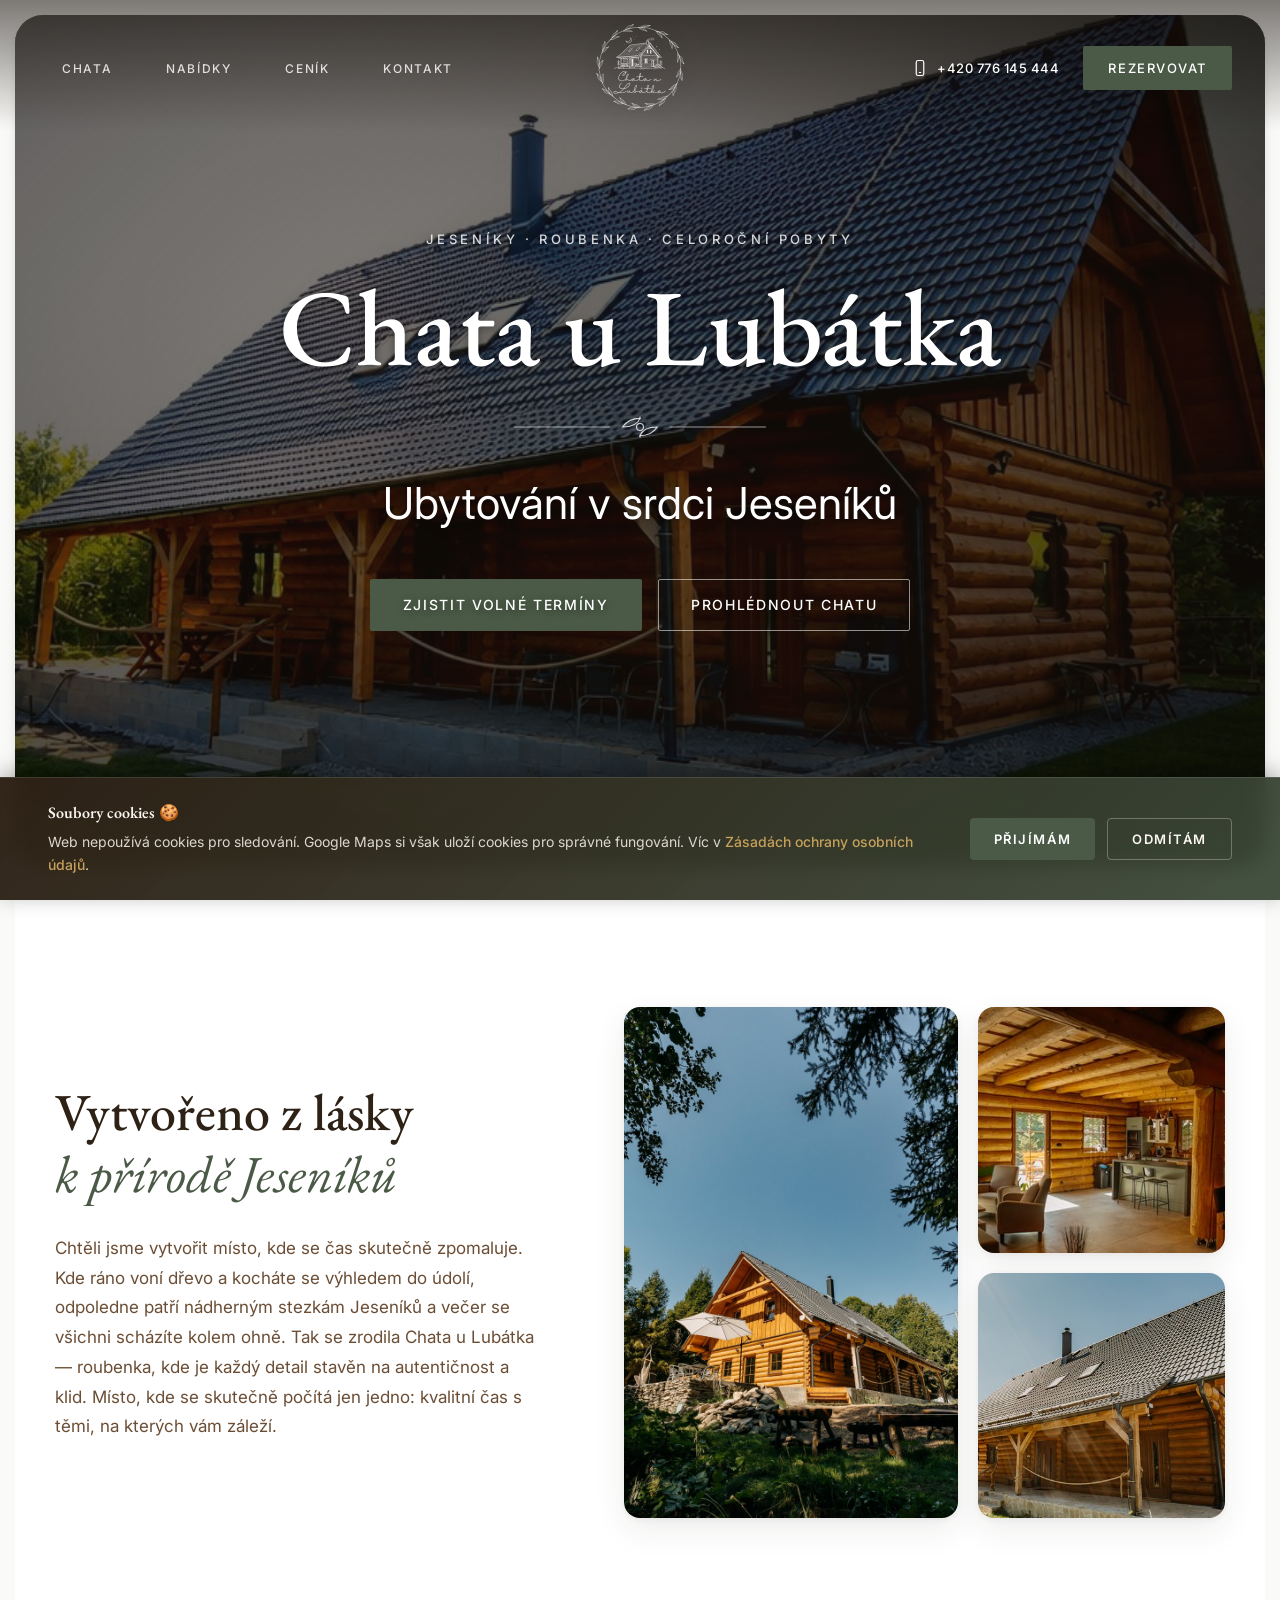
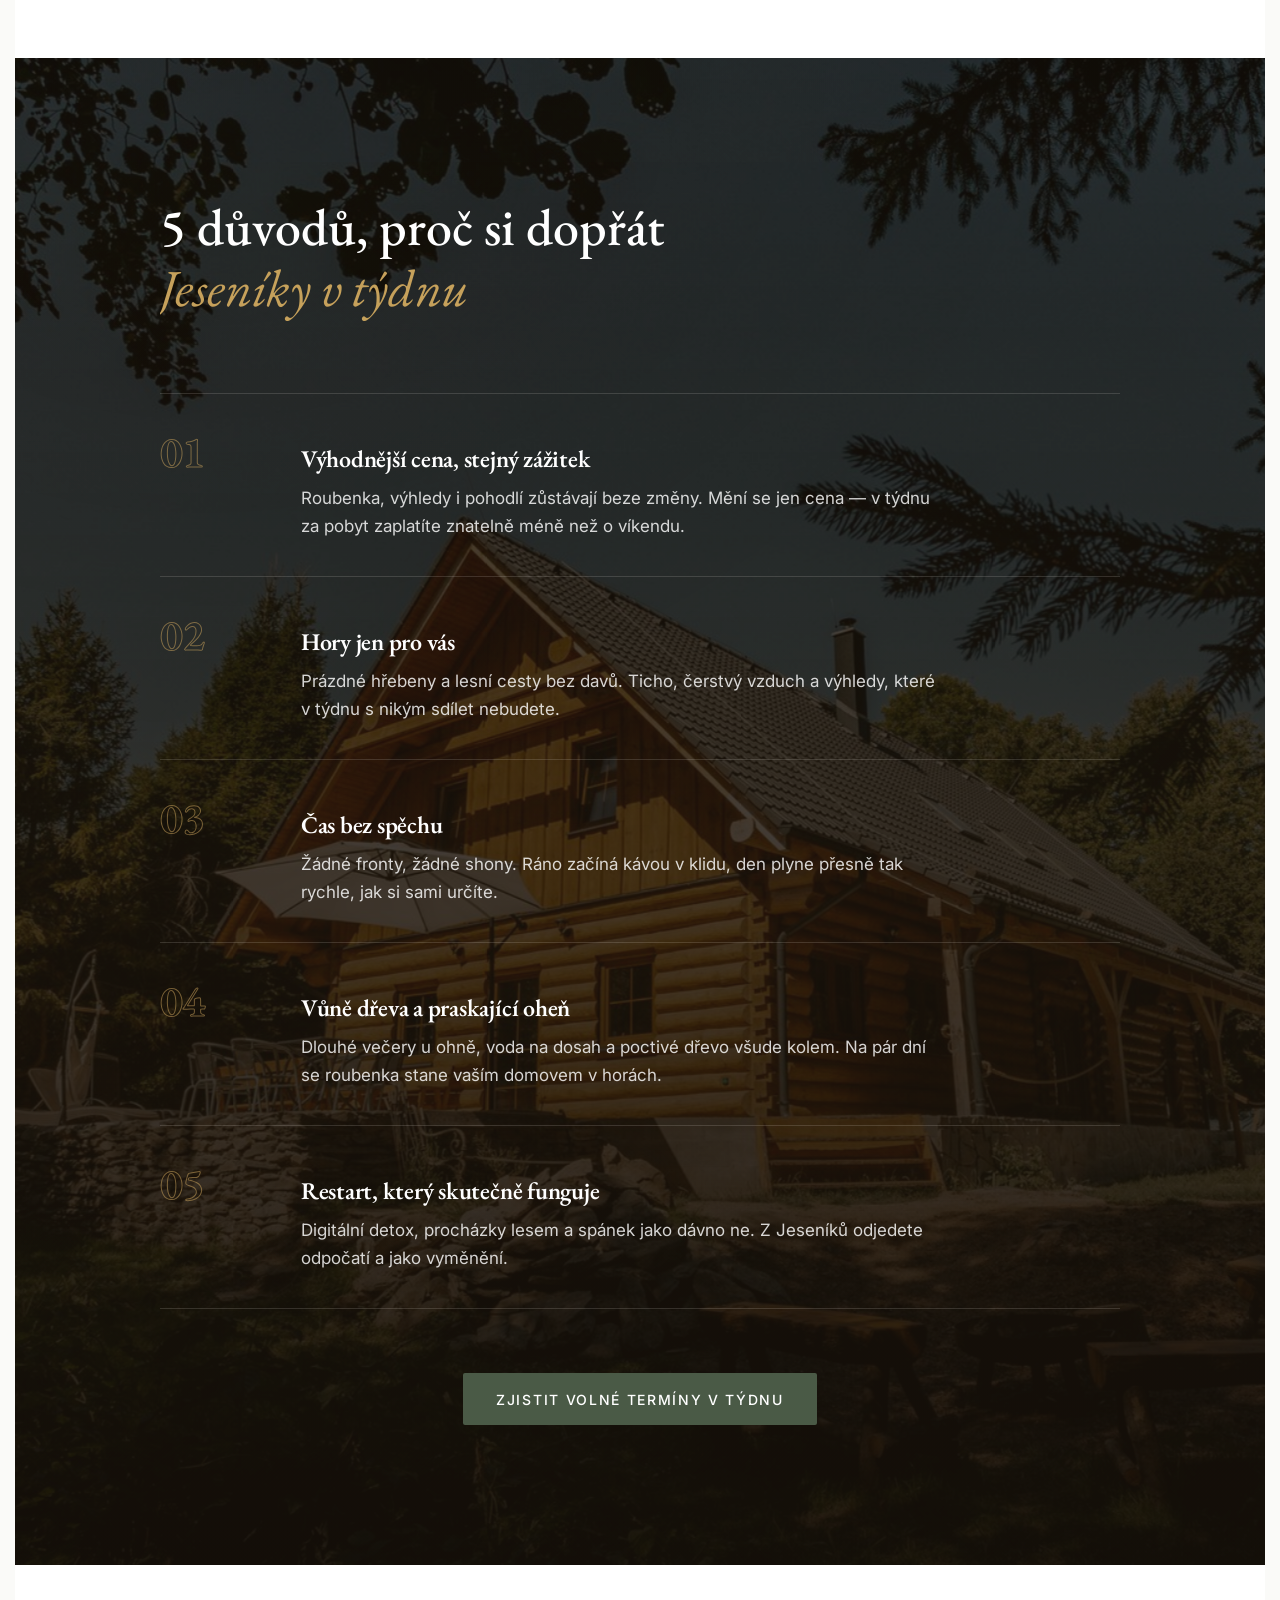
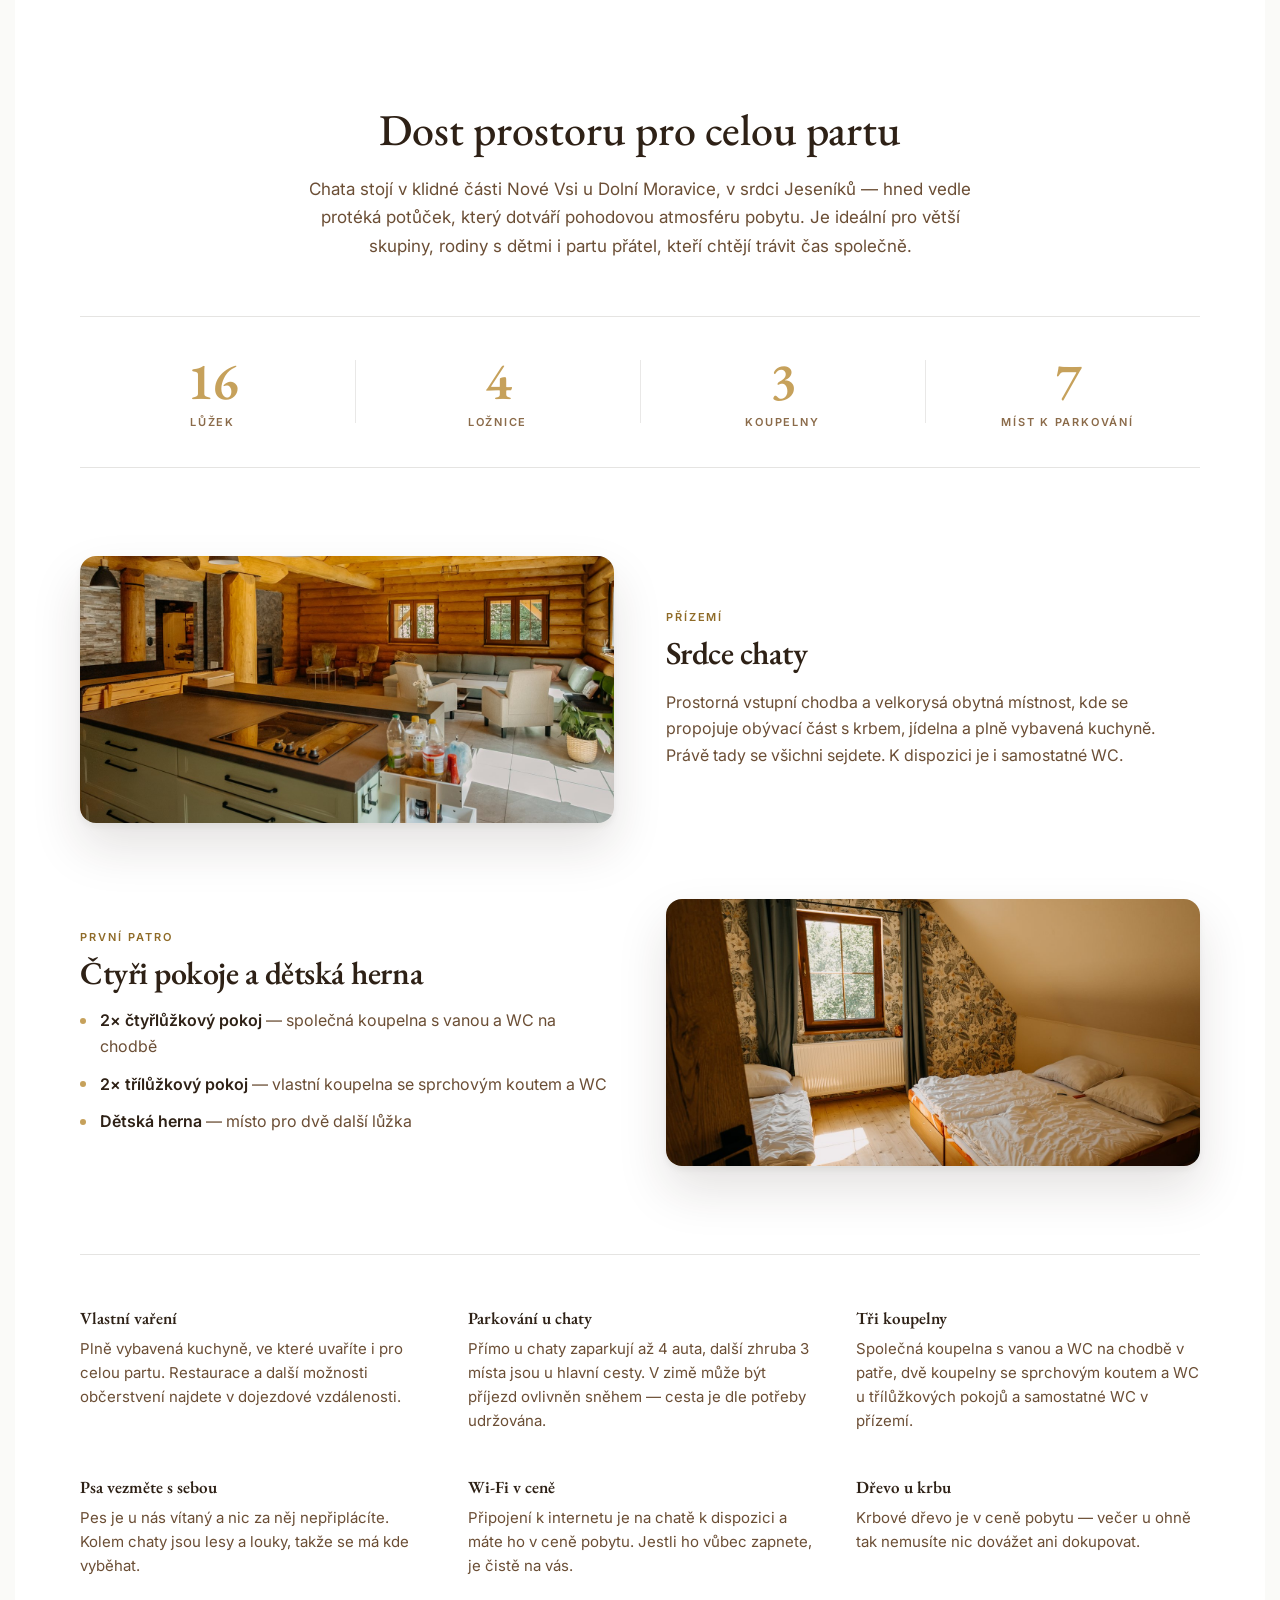
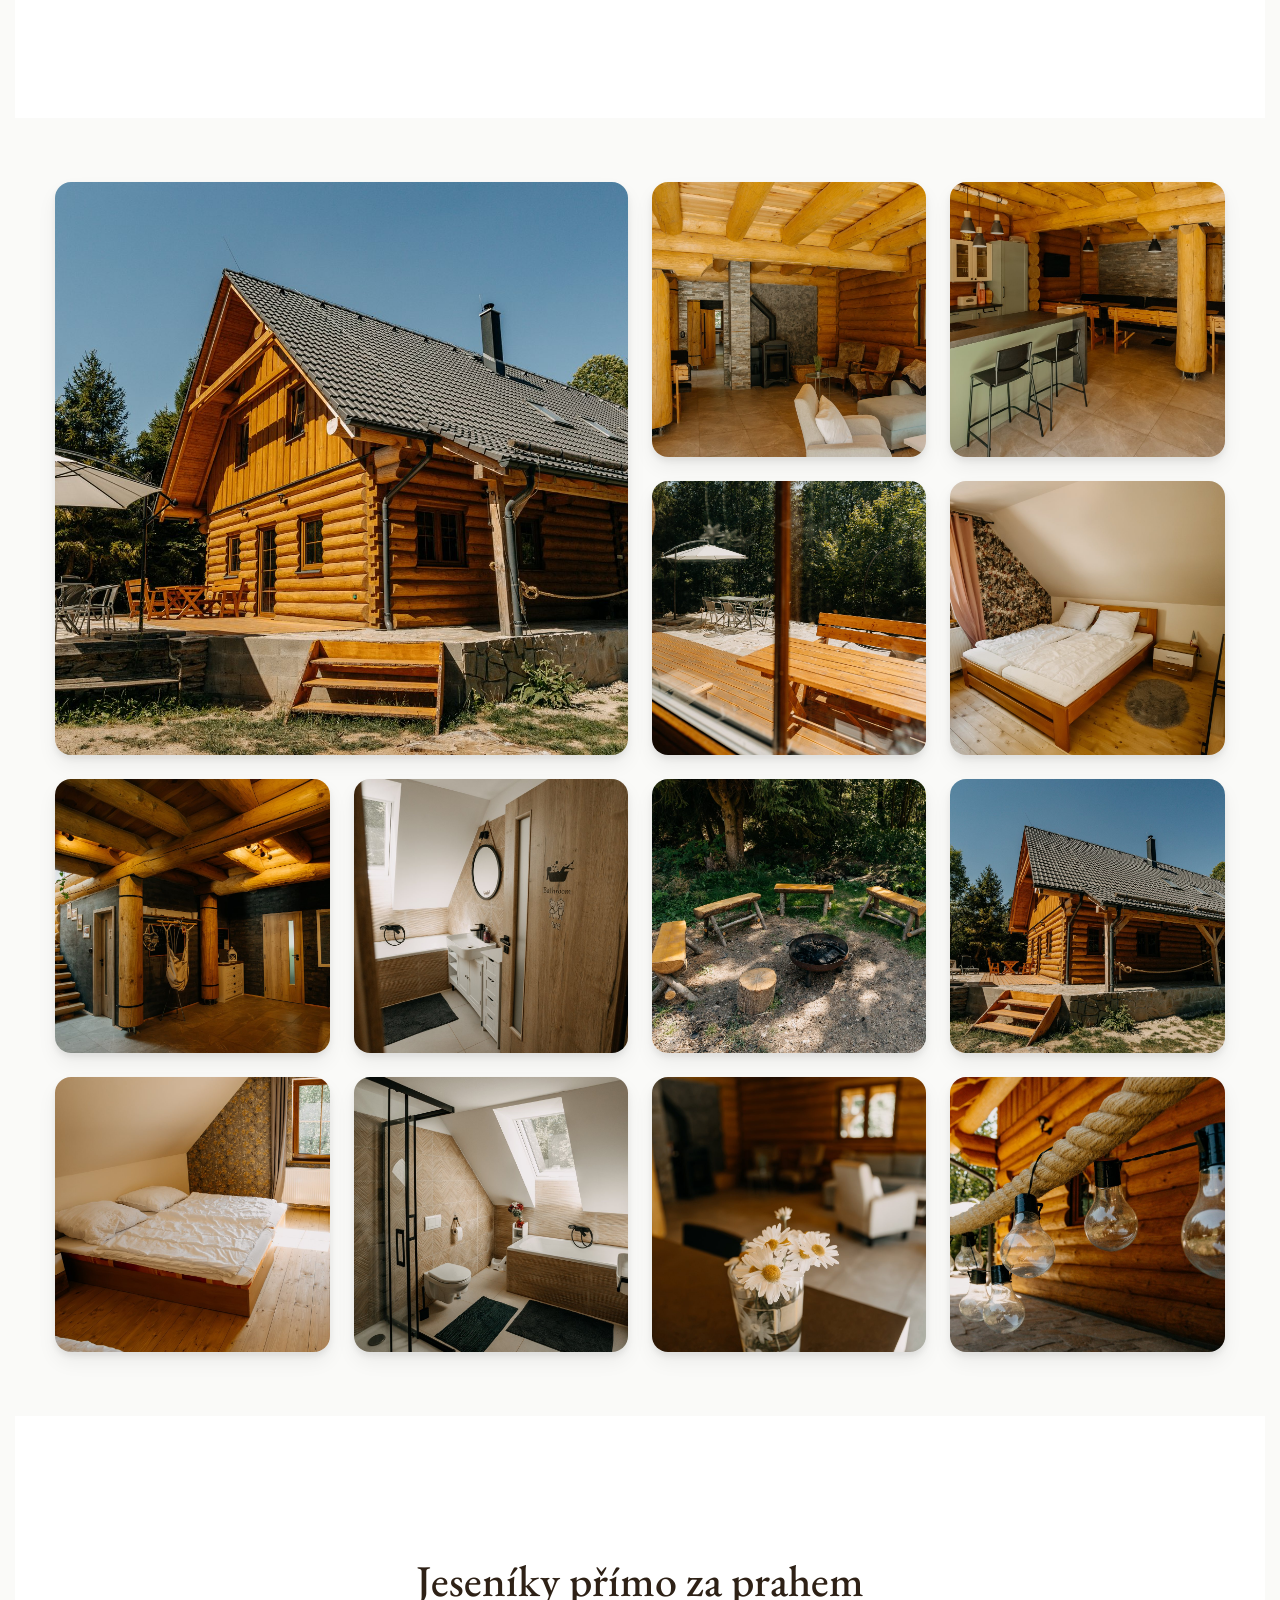
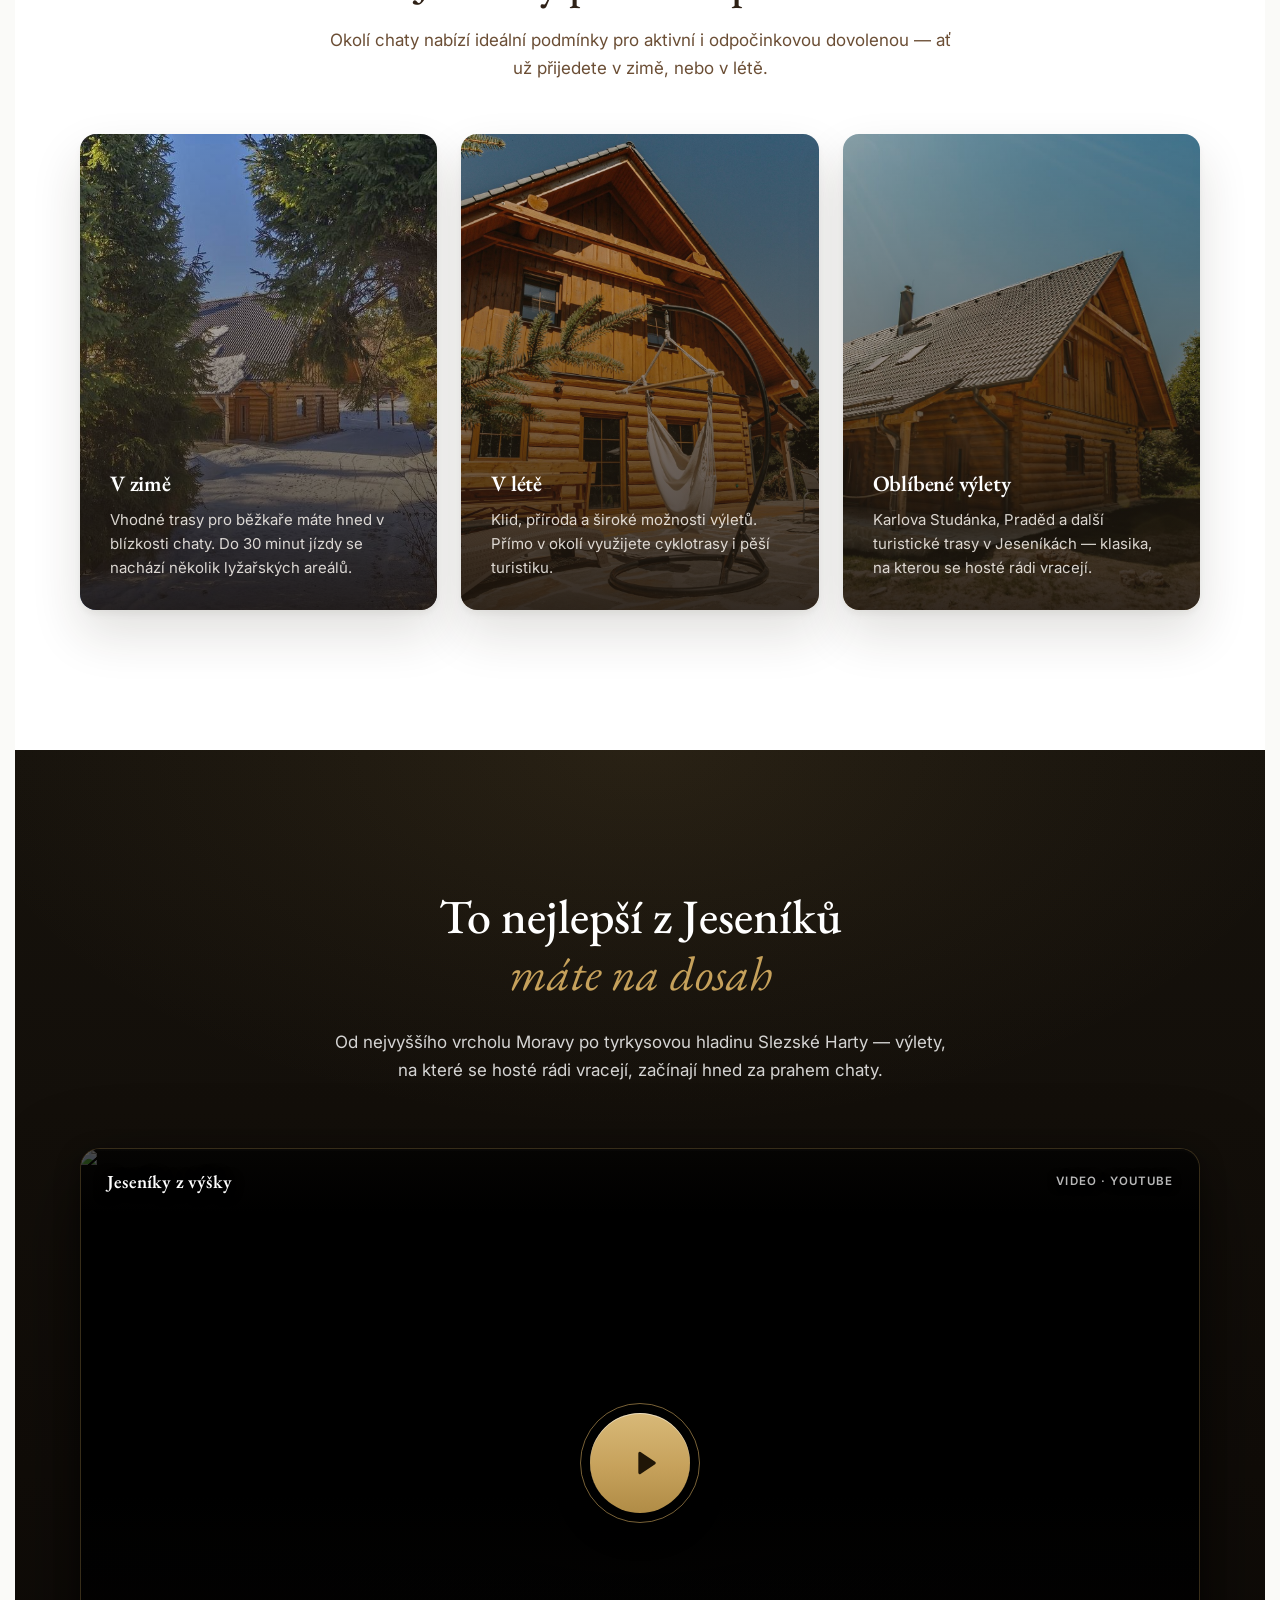
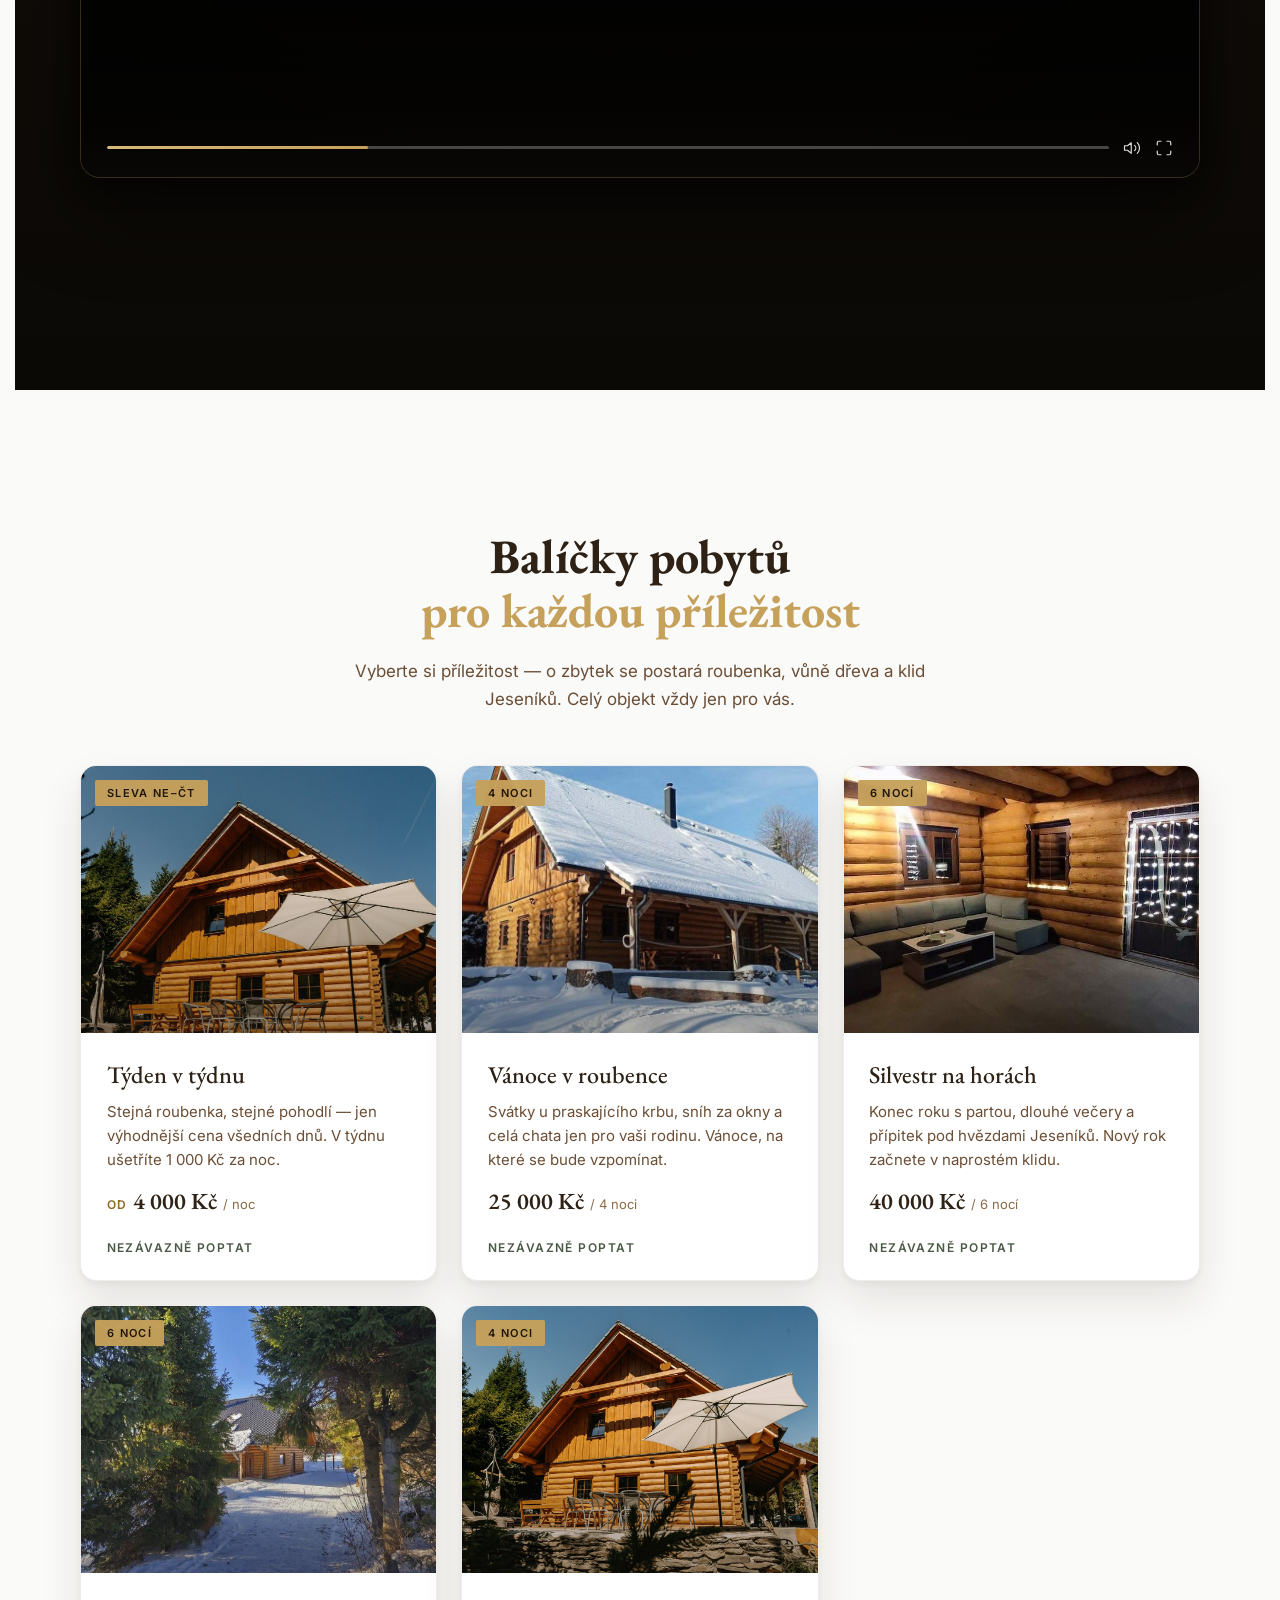
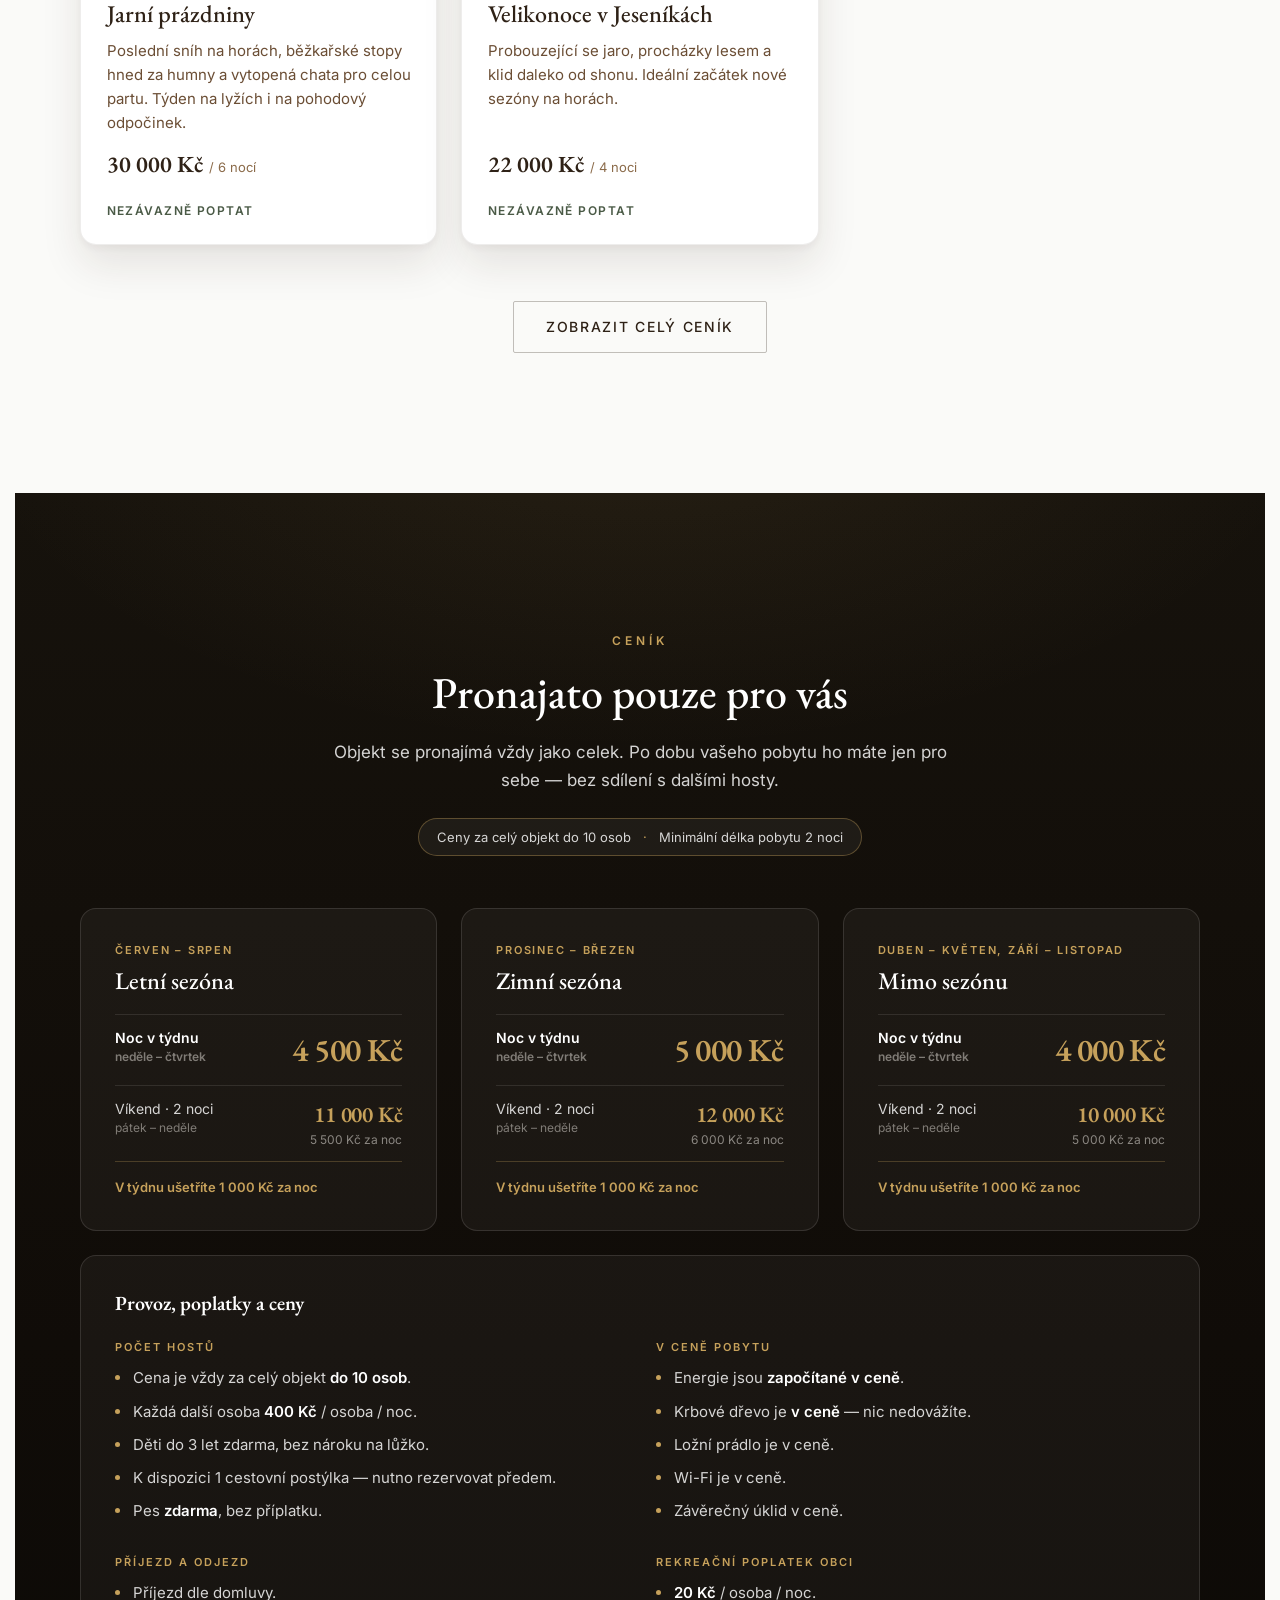
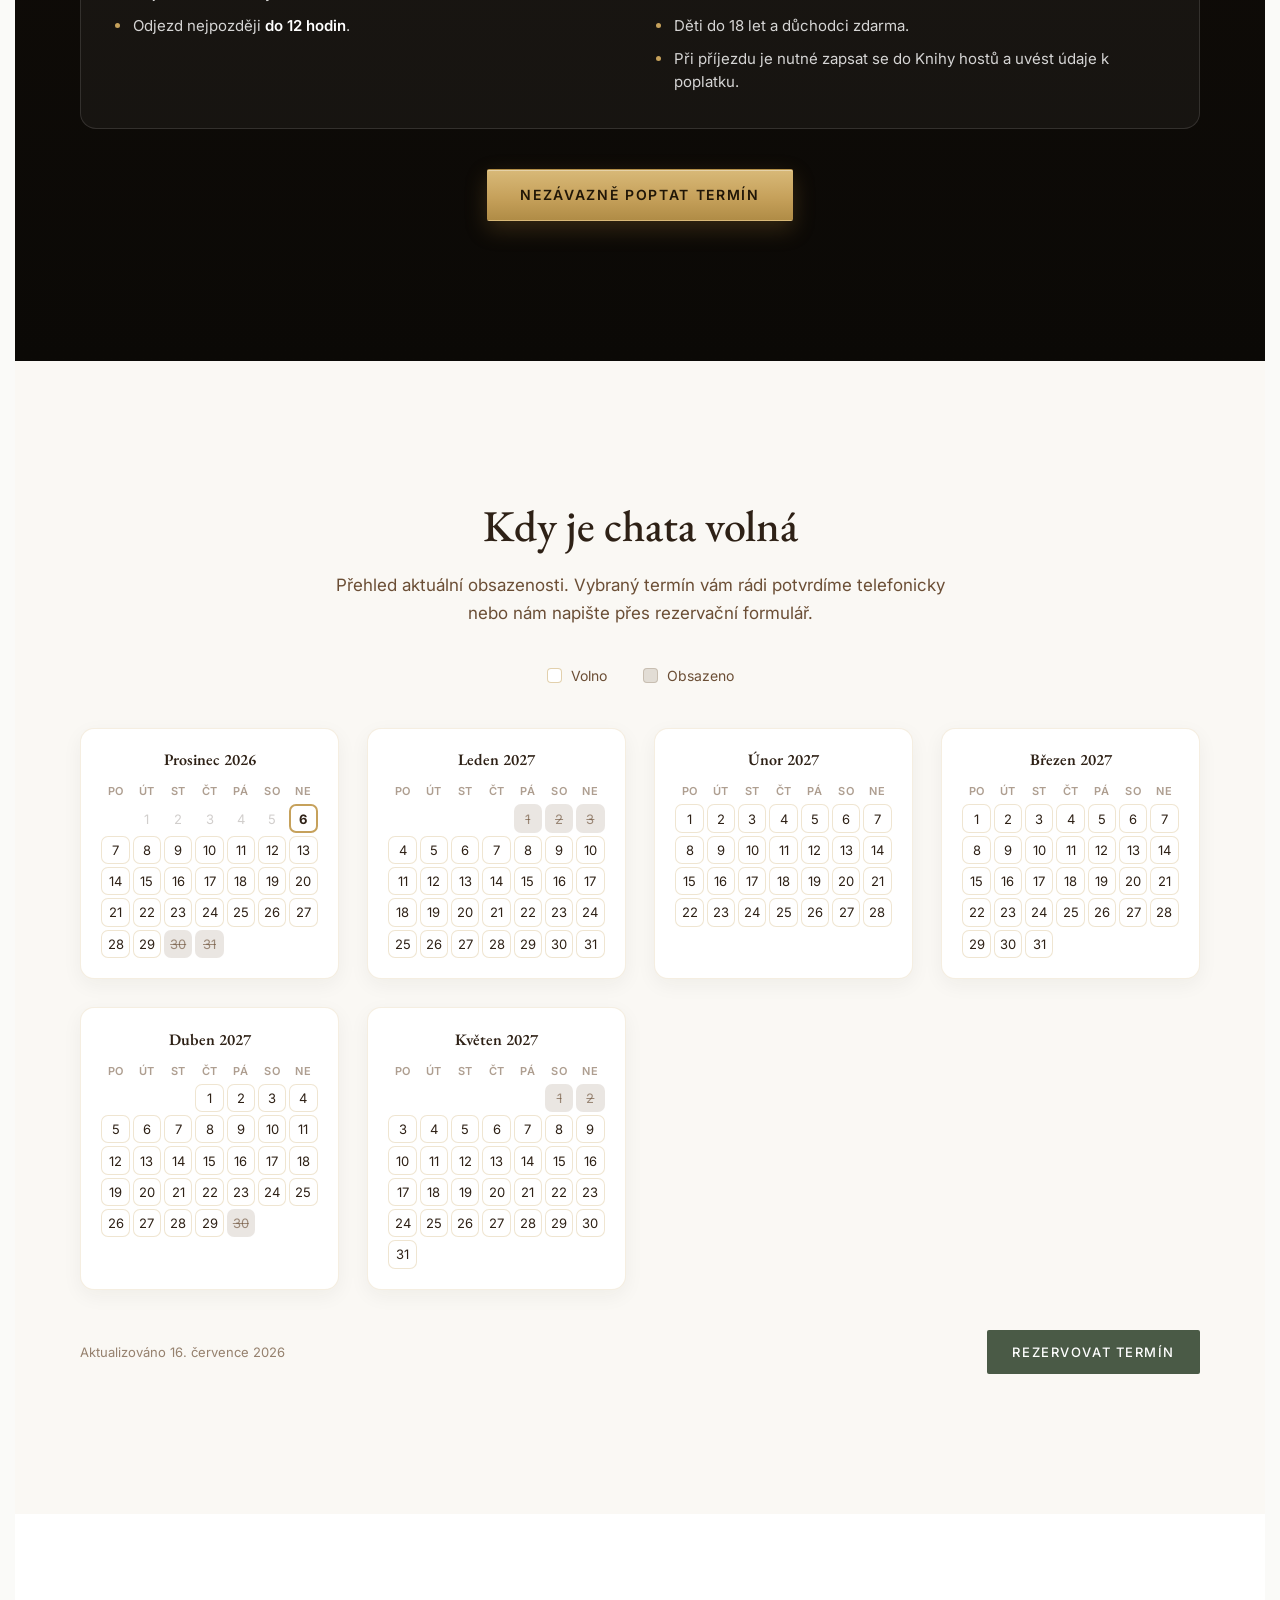
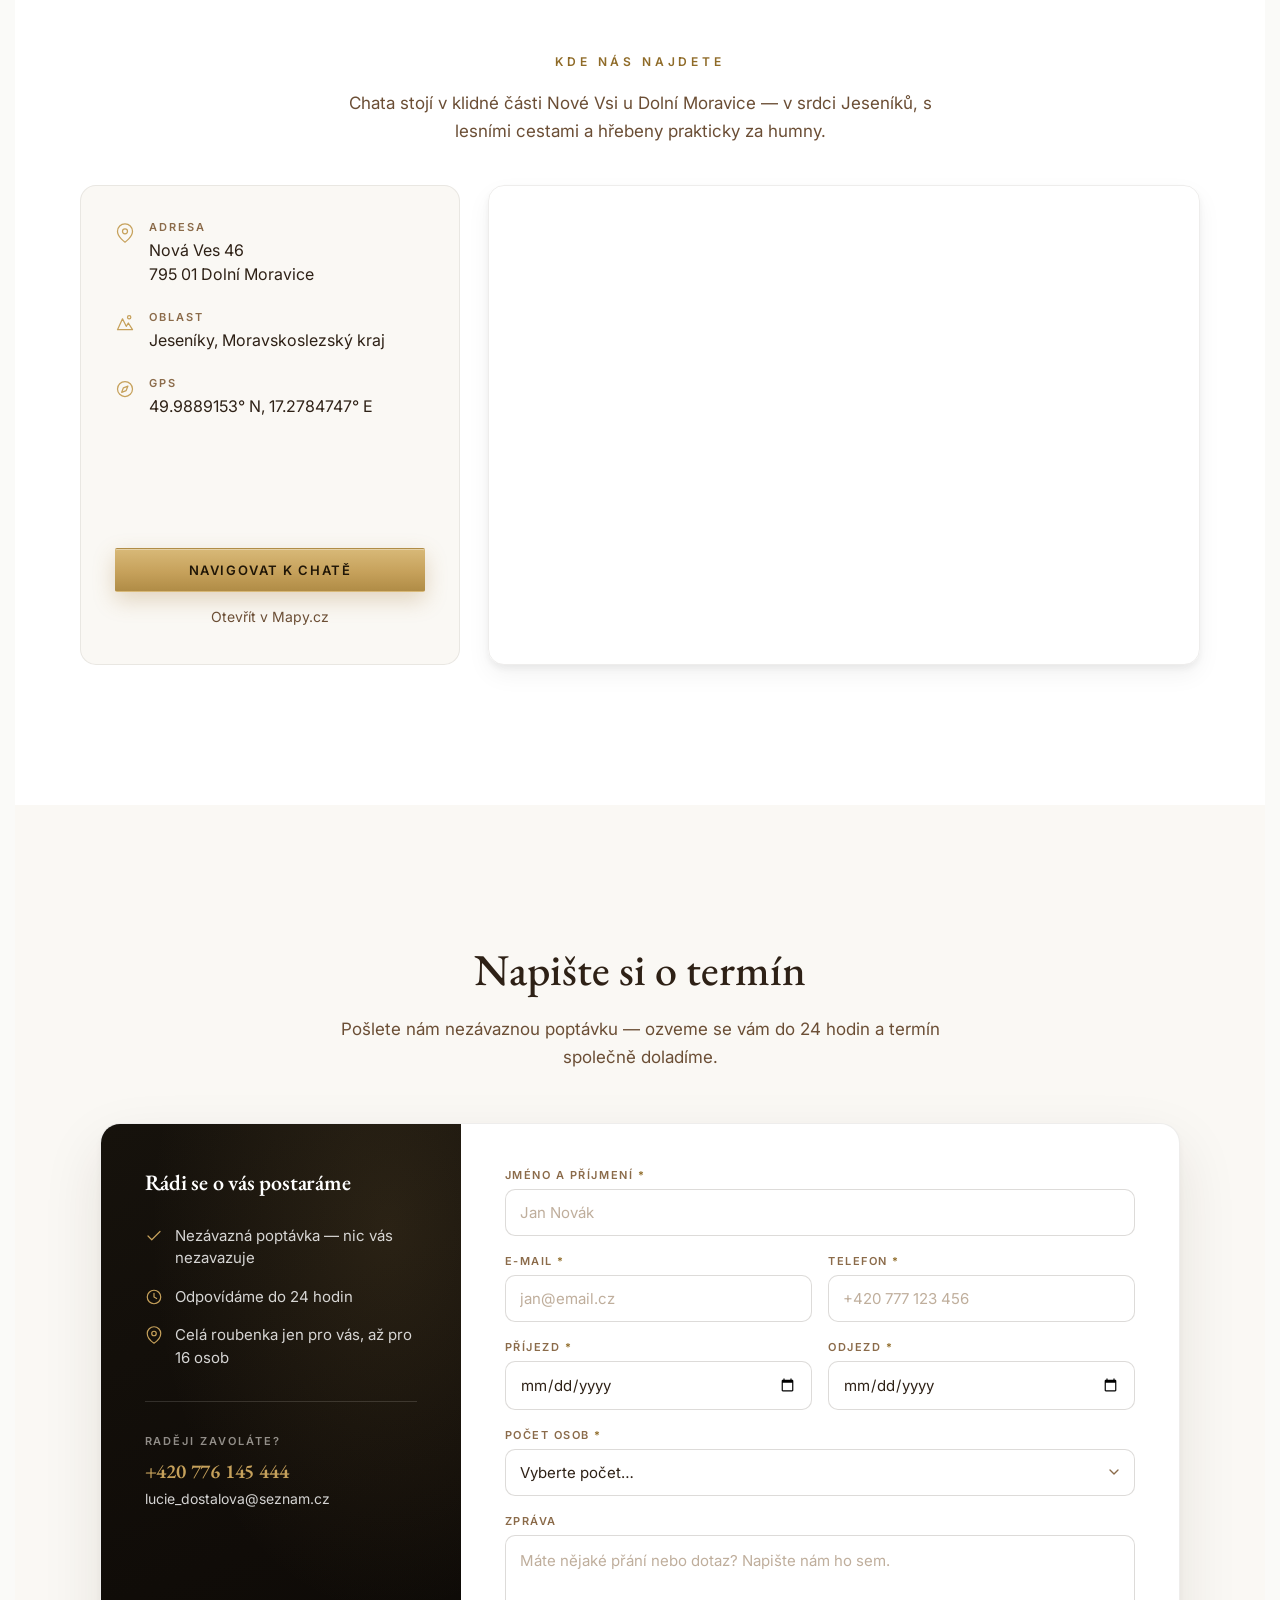
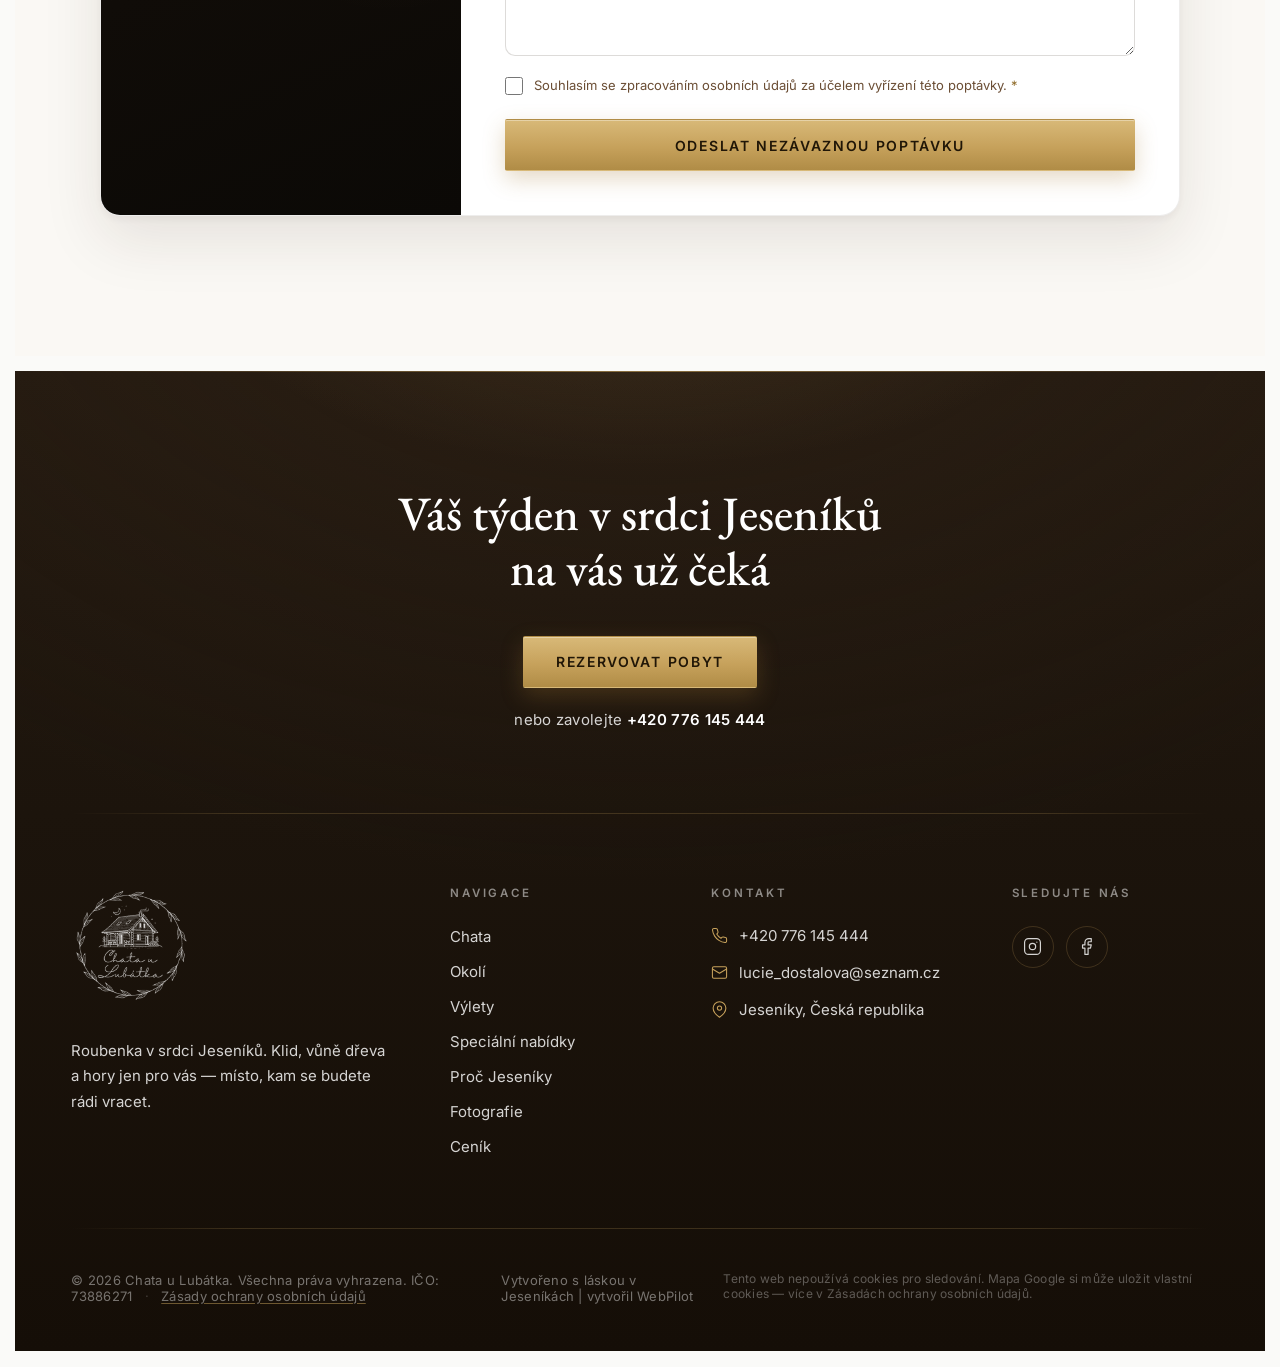
==== commit ba81a317: "Filmová „chrome" nad YouTube fasádou v sekci Výlety - Horní lišta s názvem videa + spodní lišta s uk" ====
--- a/index.html
+++ b/index.html
@@ -77,7 +77,7 @@
   <!-- Bez <link rel="preload"> záměrně: media dotaz na preloadu neodfiltroval
        desktopovou variantu a mobil stahoval obrázek dvakrát. <picture> je hned
        na začátku <body> s fetchpriority="high", preload scanner ho najde sám. -->
-  <link rel="stylesheet" href="assets/css/style.css?v=38" />
+  <link rel="stylesheet" href="assets/css/style.css?v=39" />
   <!-- defer: bez něj oba soubory blokovaly první vykreslení. Odložené skripty
        se spouštějí v pořadí dokumentu, takže GSAP je připravený dřív než
        skripty webu na konci <body>. Animace jsou ozdoba, ne obsah. -->
@@ -607,6 +607,29 @@
               </svg>
             </span>
           </button>
+
+          <!-- Filmová „chrome" přehrávače — jen vizuál. Vrstva neklikatelná
+               (pointer-events: none), veškeré kliknutí projde na tlačítko výše,
+               které načte skutečný YouTube přehrávač. -->
+          <div class="trips__chrome" aria-hidden="true">
+            <div class="trips__chrome-bar trips__chrome-bar--top">
+              <span class="trips__chrome-title">Jeseníky z výšky</span>
+              <span class="trips__chrome-meta">Video · YouTube</span>
+            </div>
+            <div class="trips__chrome-bar trips__chrome-bar--bottom">
+              <span class="trips__chrome-track"><span class="trips__chrome-fill"></span></span>
+              <span class="trips__chrome-icons">
+                <svg viewBox="0 0 24 24" fill="none" stroke="currentColor" stroke-width="1.6" stroke-linecap="round" stroke-linejoin="round">
+                  <polygon points="11 5 6 9 2 9 2 15 6 15 11 19 11 5" />
+                  <path d="M15.54 8.46a5 5 0 0 1 0 7.07" />
+                  <path d="M19.07 4.93a10 10 0 0 1 0 14.14" />
+                </svg>
+                <svg viewBox="0 0 24 24" fill="none" stroke="currentColor" stroke-width="1.6" stroke-linecap="round" stroke-linejoin="round">
+                  <path d="M8 3H5a2 2 0 0 0-2 2v3M21 8V5a2 2 0 0 0-2-2h-3M3 16v3a2 2 0 0 0 2 2h3M16 21h3a2 2 0 0 0 2-2v-3" />
+                </svg>
+              </span>
+            </div>
+          </div>
         </figure>
 
 
@@ -1276,7 +1299,7 @@
   <script src="assets/js/story.js?v=5" defer></script>
   <script src="assets/js/reasons.js?v=4" defer></script>
   <script src="assets/js/gallery.js?v=6" defer></script>
-  <script src="assets/js/trips.js?v=5" defer></script>
+  <script src="assets/js/trips.js?v=6" defer></script>
   <script src="assets/js/offers.js?v=1" defer></script>
   <script src="assets/js/availability.js?v=5" defer></script>
   <script src="assets/js/booking.js?v=4" defer></script>
--- a/assets/css/style.css
+++ b/assets/css/style.css
@@ -2399,9 +2399,98 @@
   width: 100%;
   height: 100%;
   border: 0;
+  z-index: 3;
+}
+
+/* --- Filmová „chrome" přehrávače (fasáda) ------------------------------
+   Horní lišta s názvem videa + spodní lišta s ukazatelem a ikonami.
+   Celá vrstva je jen vizuální: pointer-events: none, takže kliknutí
+   projde na <button class="trips__player"> pod ní. Po spuštění videa
+   dostane .trips__video třídu .is-playing a chrome i fasáda zmizí. */
+.trips__chrome {
+  position: absolute;
+  inset: 0;
+  z-index: 2;
+  display: flex;
+  flex-direction: column;
+  justify-content: space-between;
+  pointer-events: none;
+  transition: opacity 400ms ease;
+}
+
+.trips__chrome-bar {
+  display: flex;
+  align-items: center;
+  gap: 14px;
+  padding: clamp(12px, 2.1vw, 20px) clamp(14px, 2.6vw, 26px);
+}
+
+.trips__chrome-bar--top {
+  justify-content: space-between;
+  background: linear-gradient(180deg, rgba(11, 9, 6, 0.5) 0%, rgba(11, 9, 6, 0) 100%);
+}
+
+.trips__chrome-bar--bottom {
+  background: linear-gradient(0deg, rgba(11, 9, 6, 0.62) 0%, rgba(11, 9, 6, 0) 100%);
+}
+
+.trips__chrome-title {
+  font-family: var(--font-display);
+  font-size: clamp(0.95rem, 1.5vw, 1.15rem);
+  font-weight: 600;
+  letter-spacing: 0.01em;
+  color: #fff;
+  text-shadow: 0 1px 14px rgba(0, 0, 0, 0.55);
+}
+
+.trips__chrome-meta {
+  flex-shrink: 0;
+  font-size: 0.72rem;
+  font-weight: 600;
+  letter-spacing: 0.09em;
+  text-transform: uppercase;
+  color: rgba(255, 255, 255, 0.72);
+  text-shadow: 0 1px 10px rgba(0, 0, 0, 0.55);
+}
+
+.trips__chrome-track {
+  position: relative;
+  flex: 1;
+  height: 3px;
+  border-radius: 999px;
+  background: rgba(255, 255, 255, 0.26);
+  overflow: hidden;
+}
+
+.trips__chrome-fill {
+  position: absolute;
+  inset: 0 auto 0 0;
+  width: 26%;
+  border-radius: 999px;
+  background: linear-gradient(90deg, var(--gold-soft), var(--gold));
+  transition: width 500ms var(--ease-out);
+}
+
+.trips__chrome-icons {
+  display: flex;
+  flex-shrink: 0;
+  gap: 14px;
+  color: rgba(255, 255, 255, 0.85);
+}
+
+.trips__chrome-icons svg {
+  width: 18px;
+  height: 18px;
+}
+
+.trips__video.is-playing .trips__player,
+.trips__video.is-playing .trips__chrome {
+  opacity: 0;
+  visibility: hidden;
 }
 
 @media (hover: hover) {
+  .trips__player:hover ~ .trips__chrome .trips__chrome-fill { width: 32%; }
   .trips__player:hover .trips__thumb { transform: scale(1.045); }
   .trips__player:hover .trips__play {
     transform: translate(-50%, -50%) scale(1.06);
@@ -2415,6 +2504,7 @@
 @media (prefers-reduced-motion: reduce) {
   .trips__play::before { animation: none; }
   .trips__thumb { transition: none; }
+  .trips__chrome-fill { transition: none; }
 }
 
 /* ---------------------------------------------------------
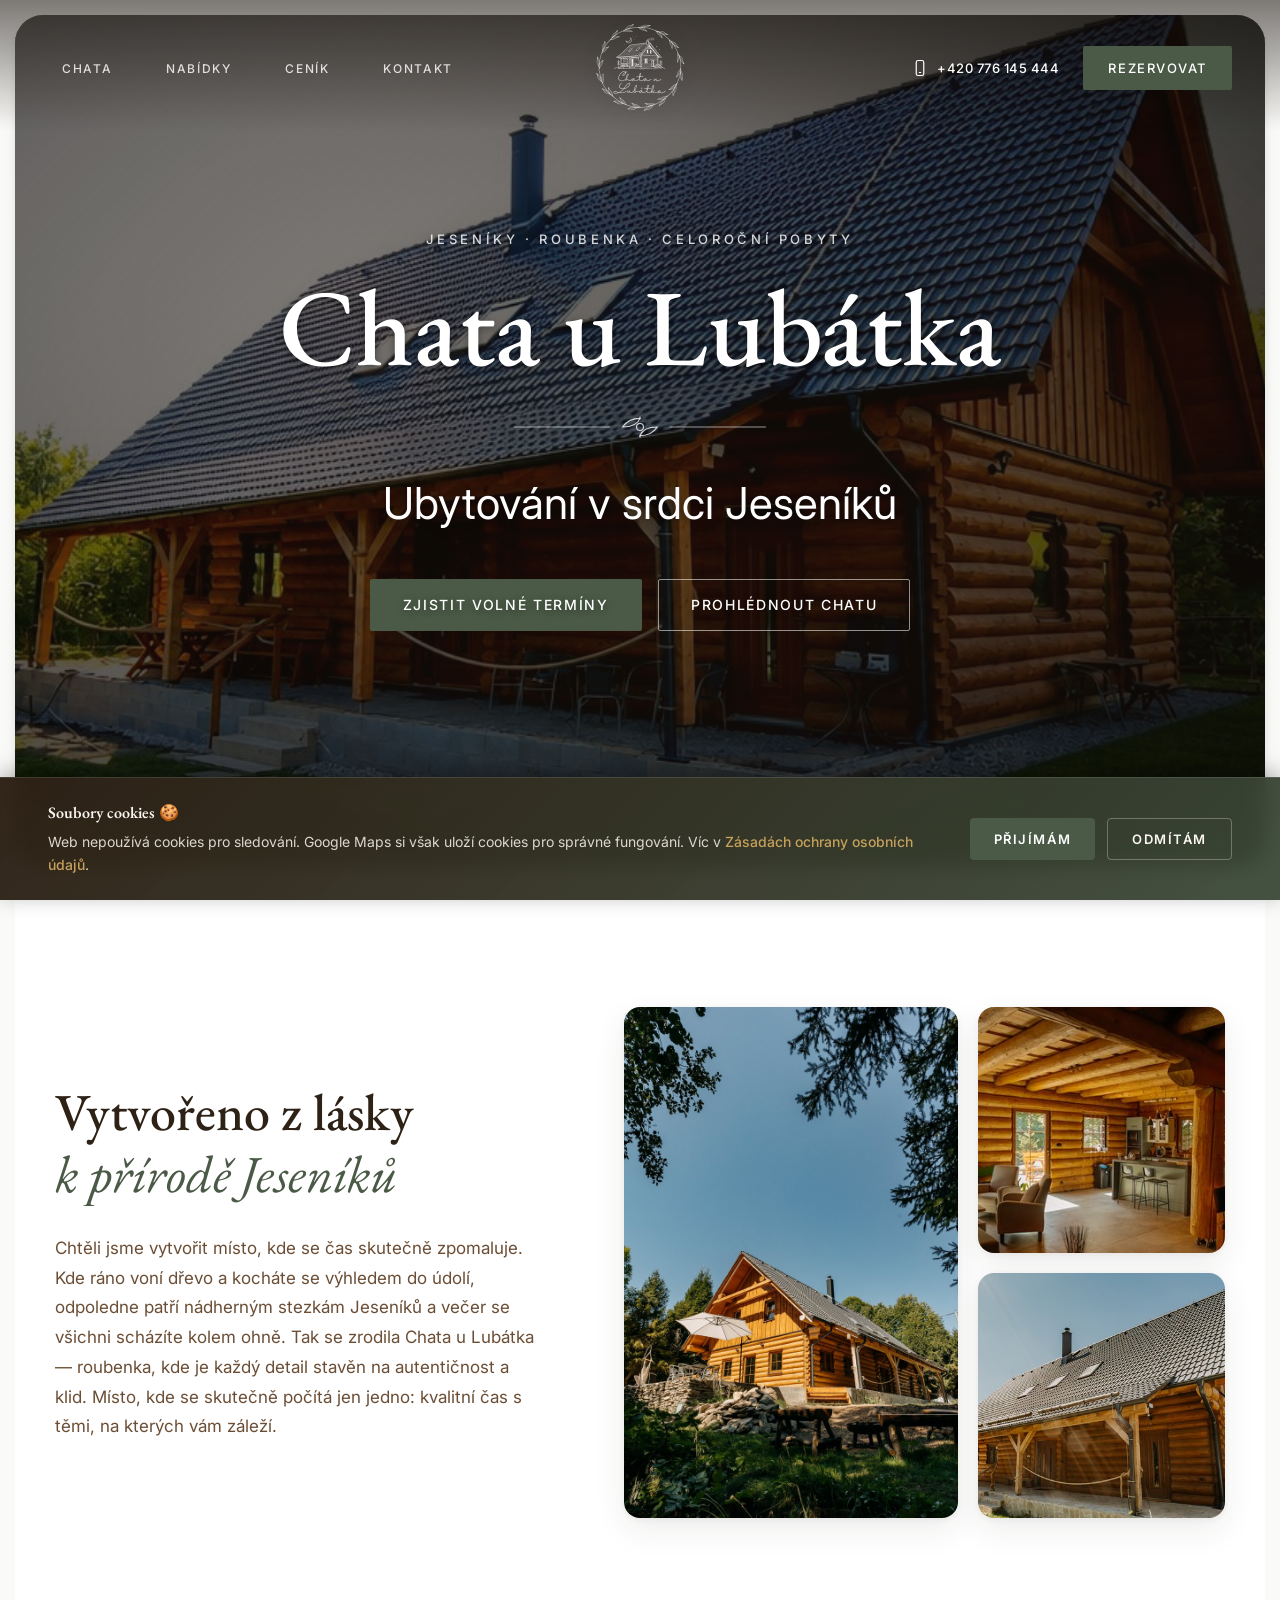
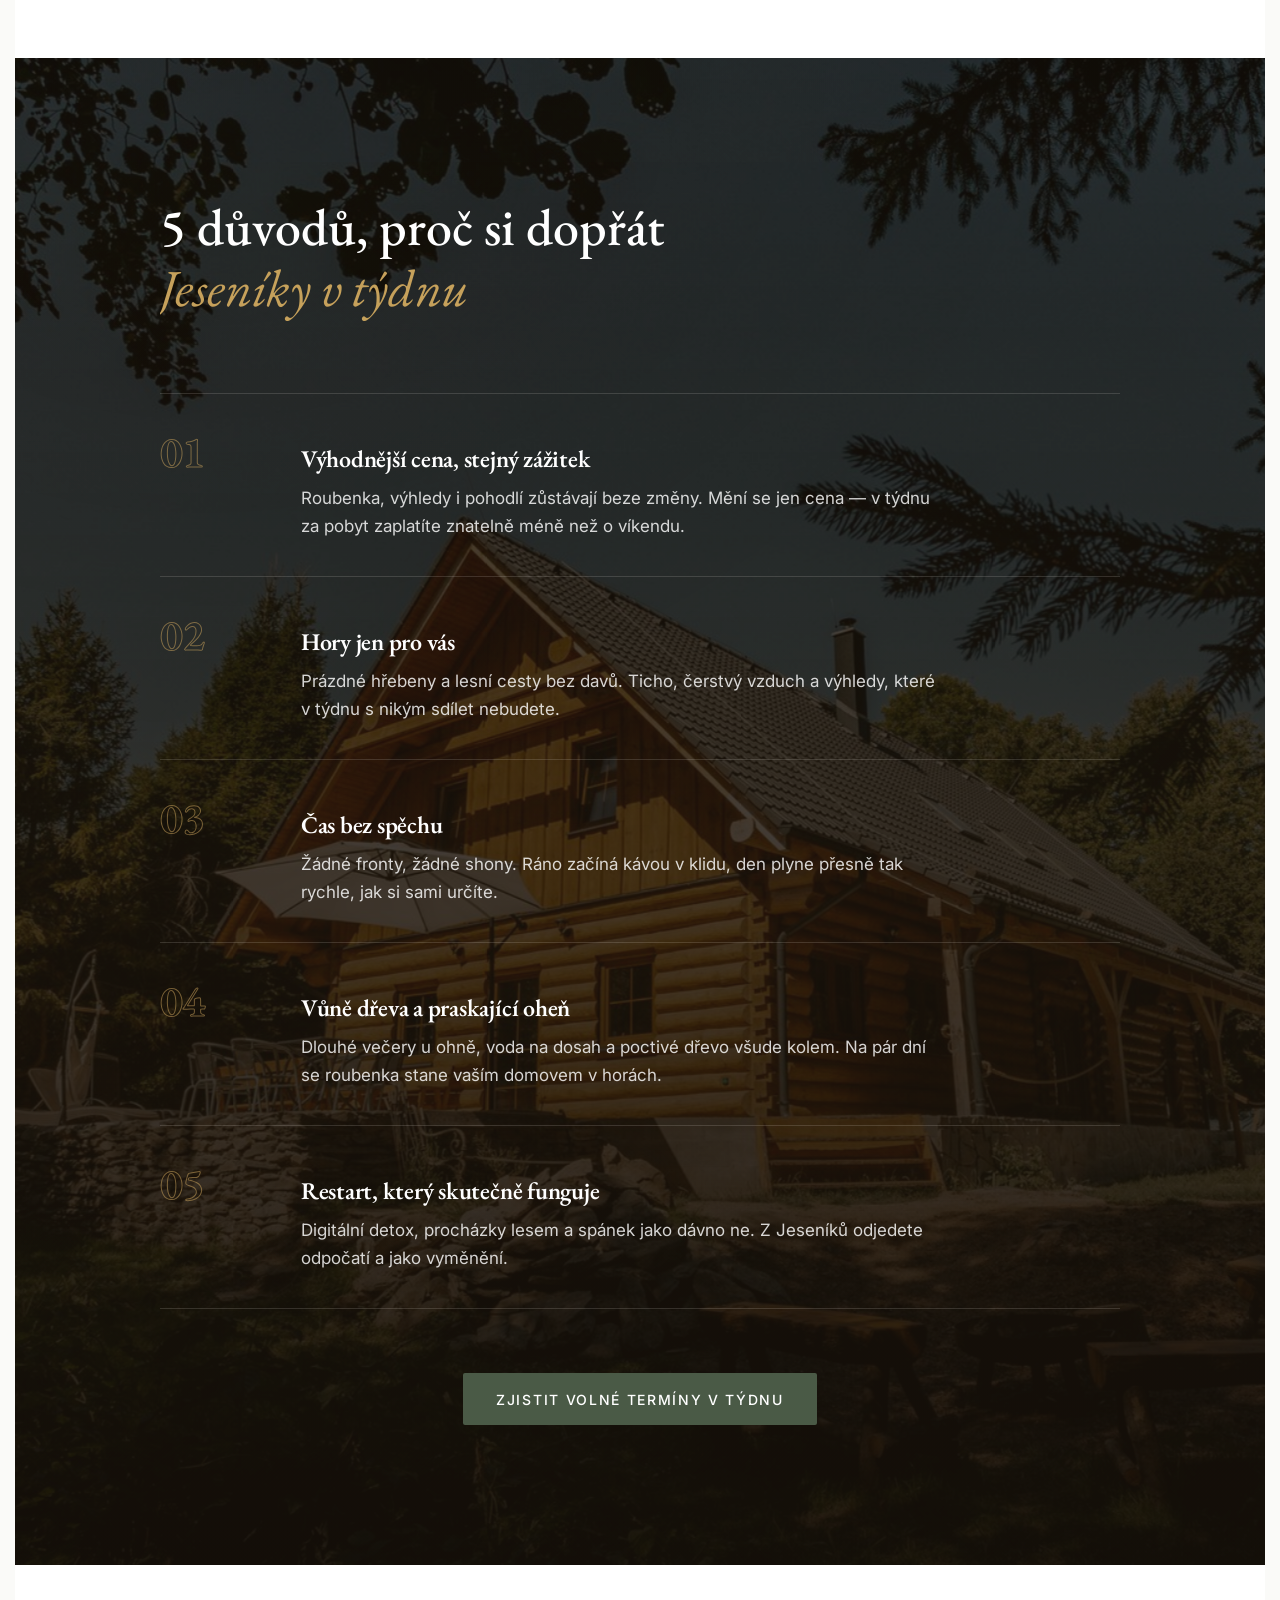
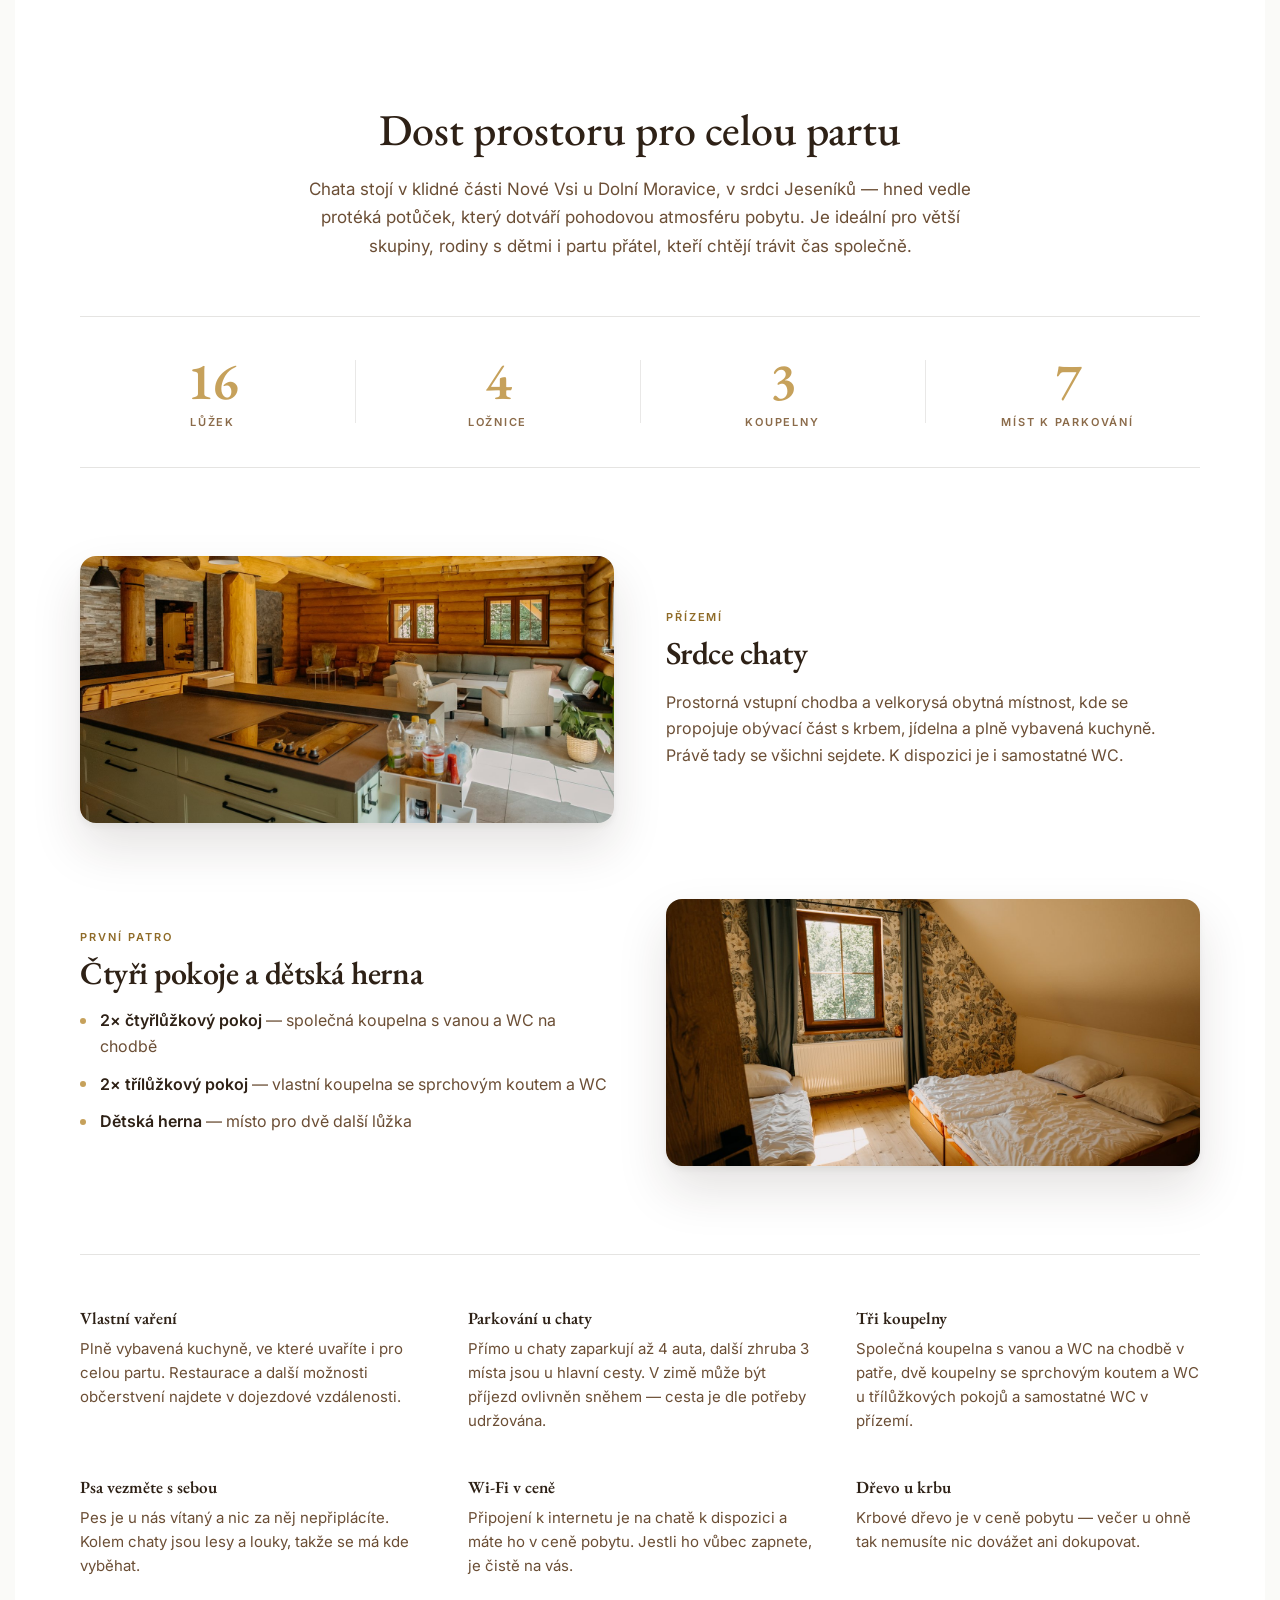
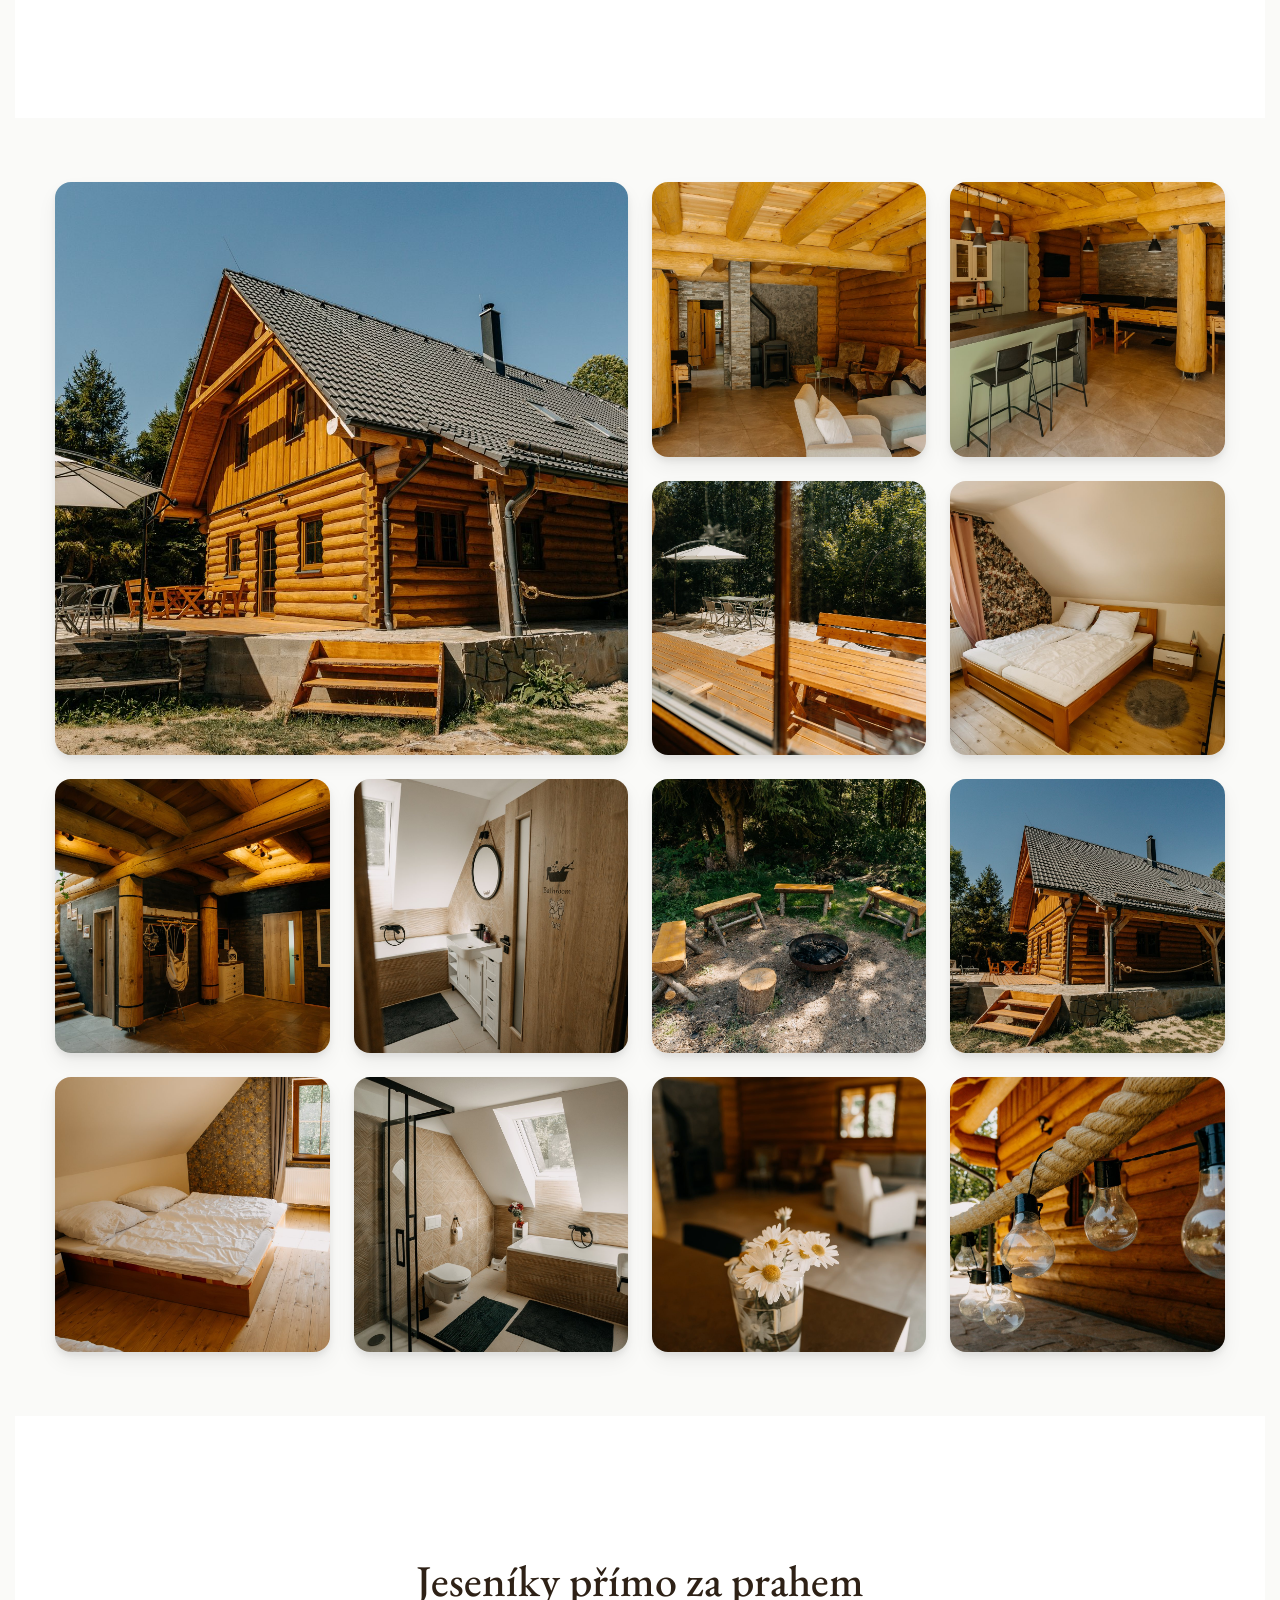
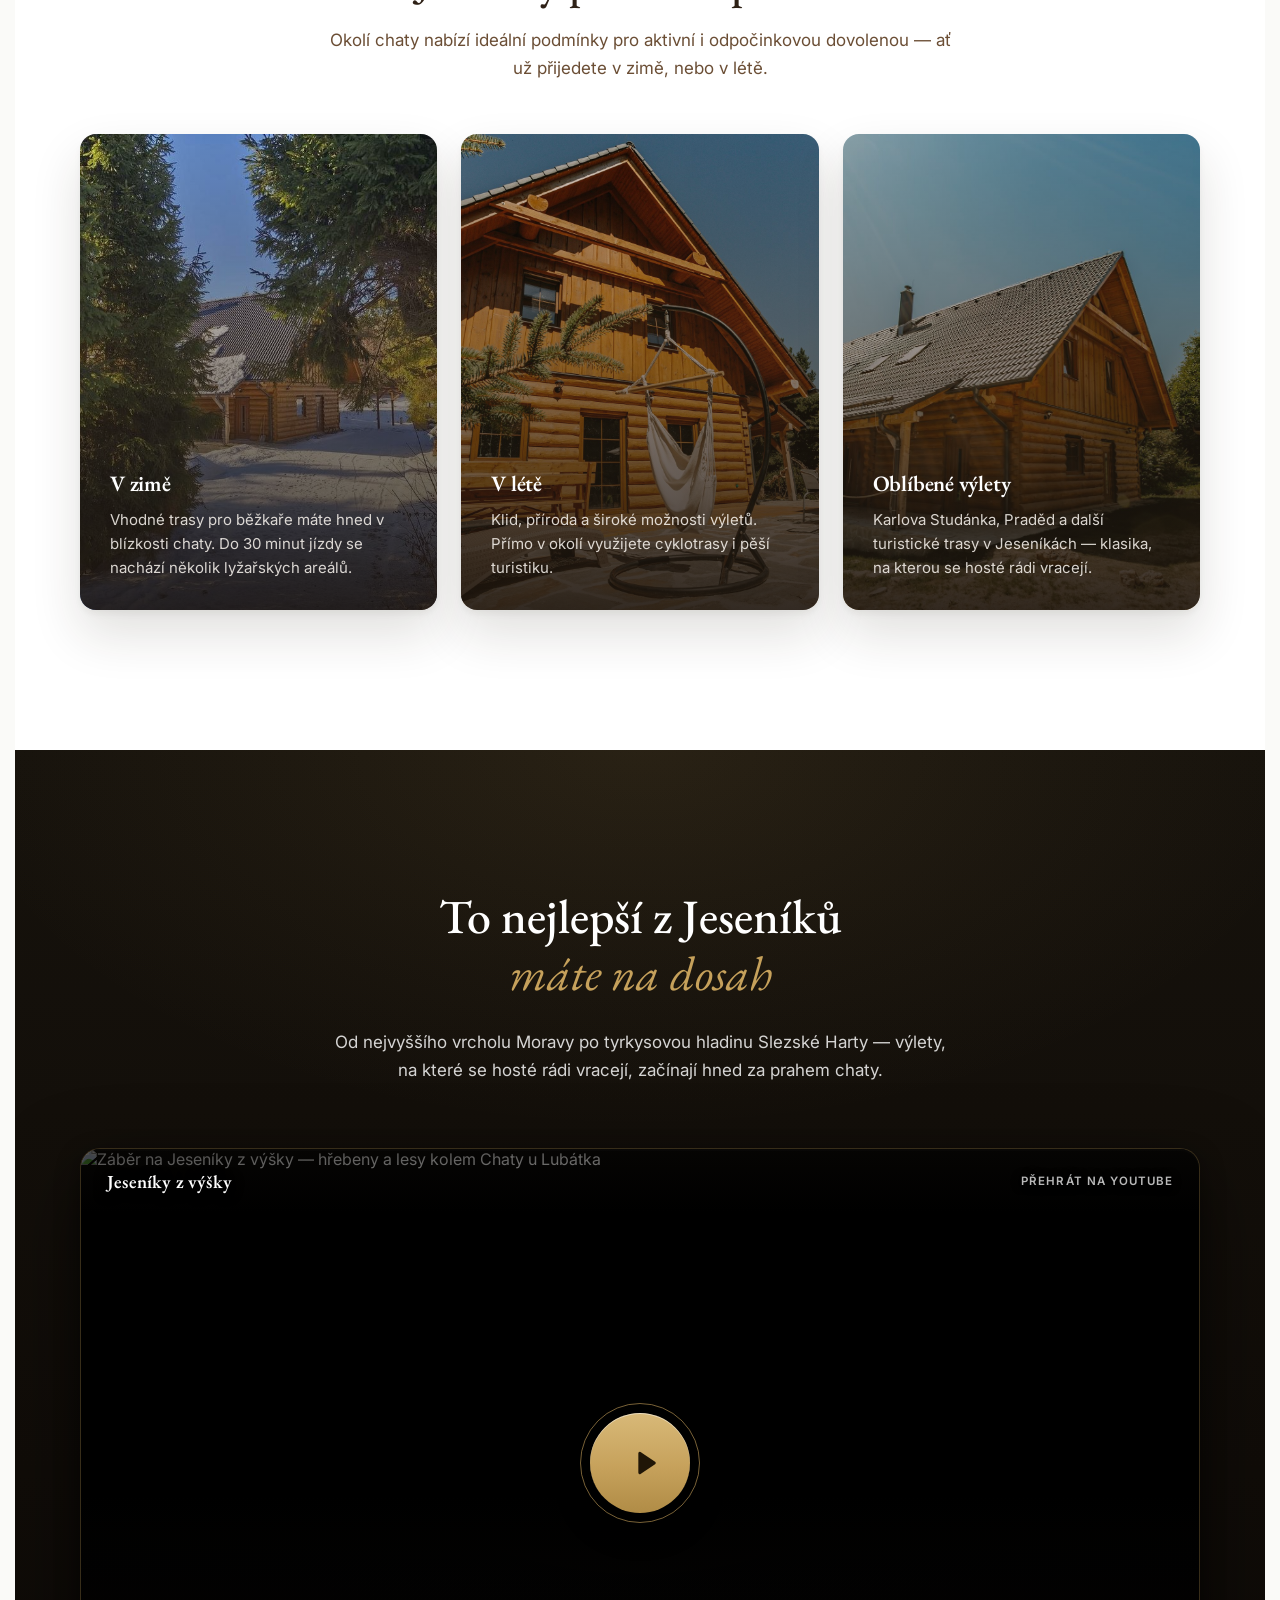
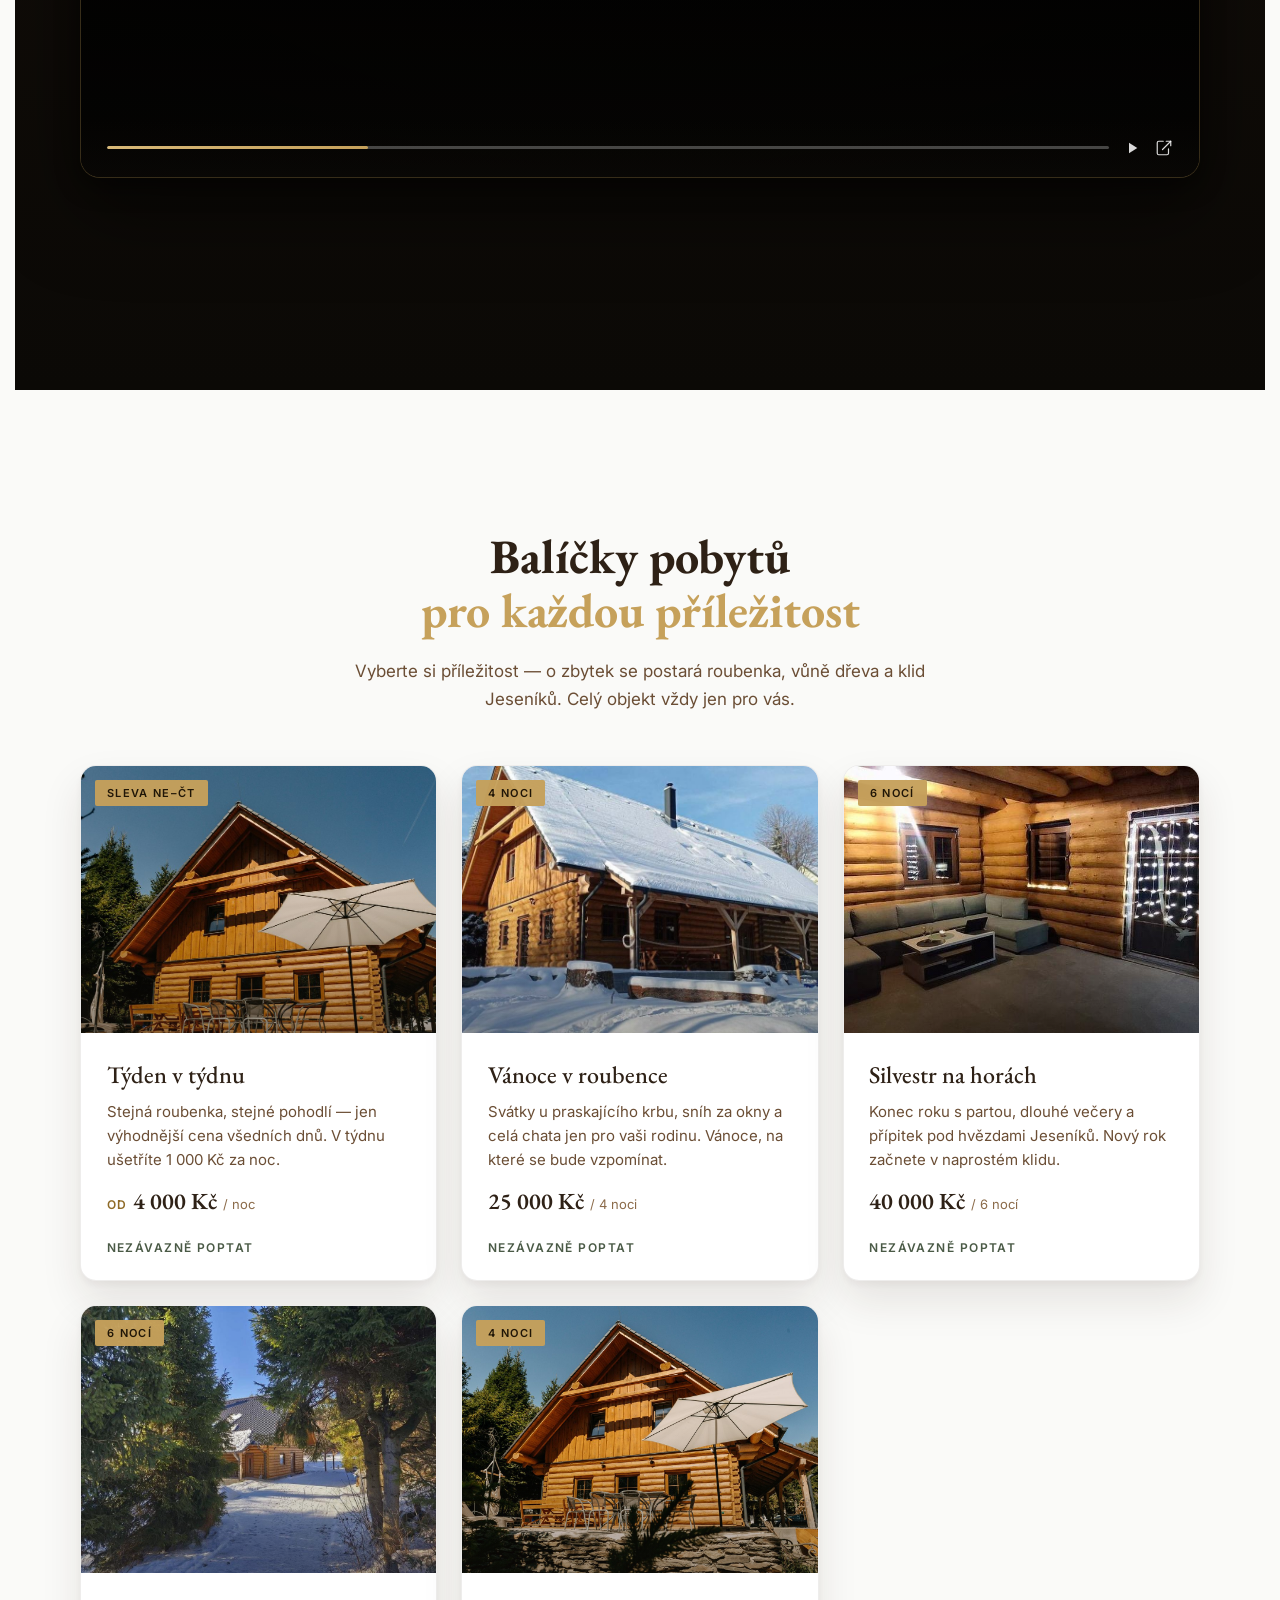
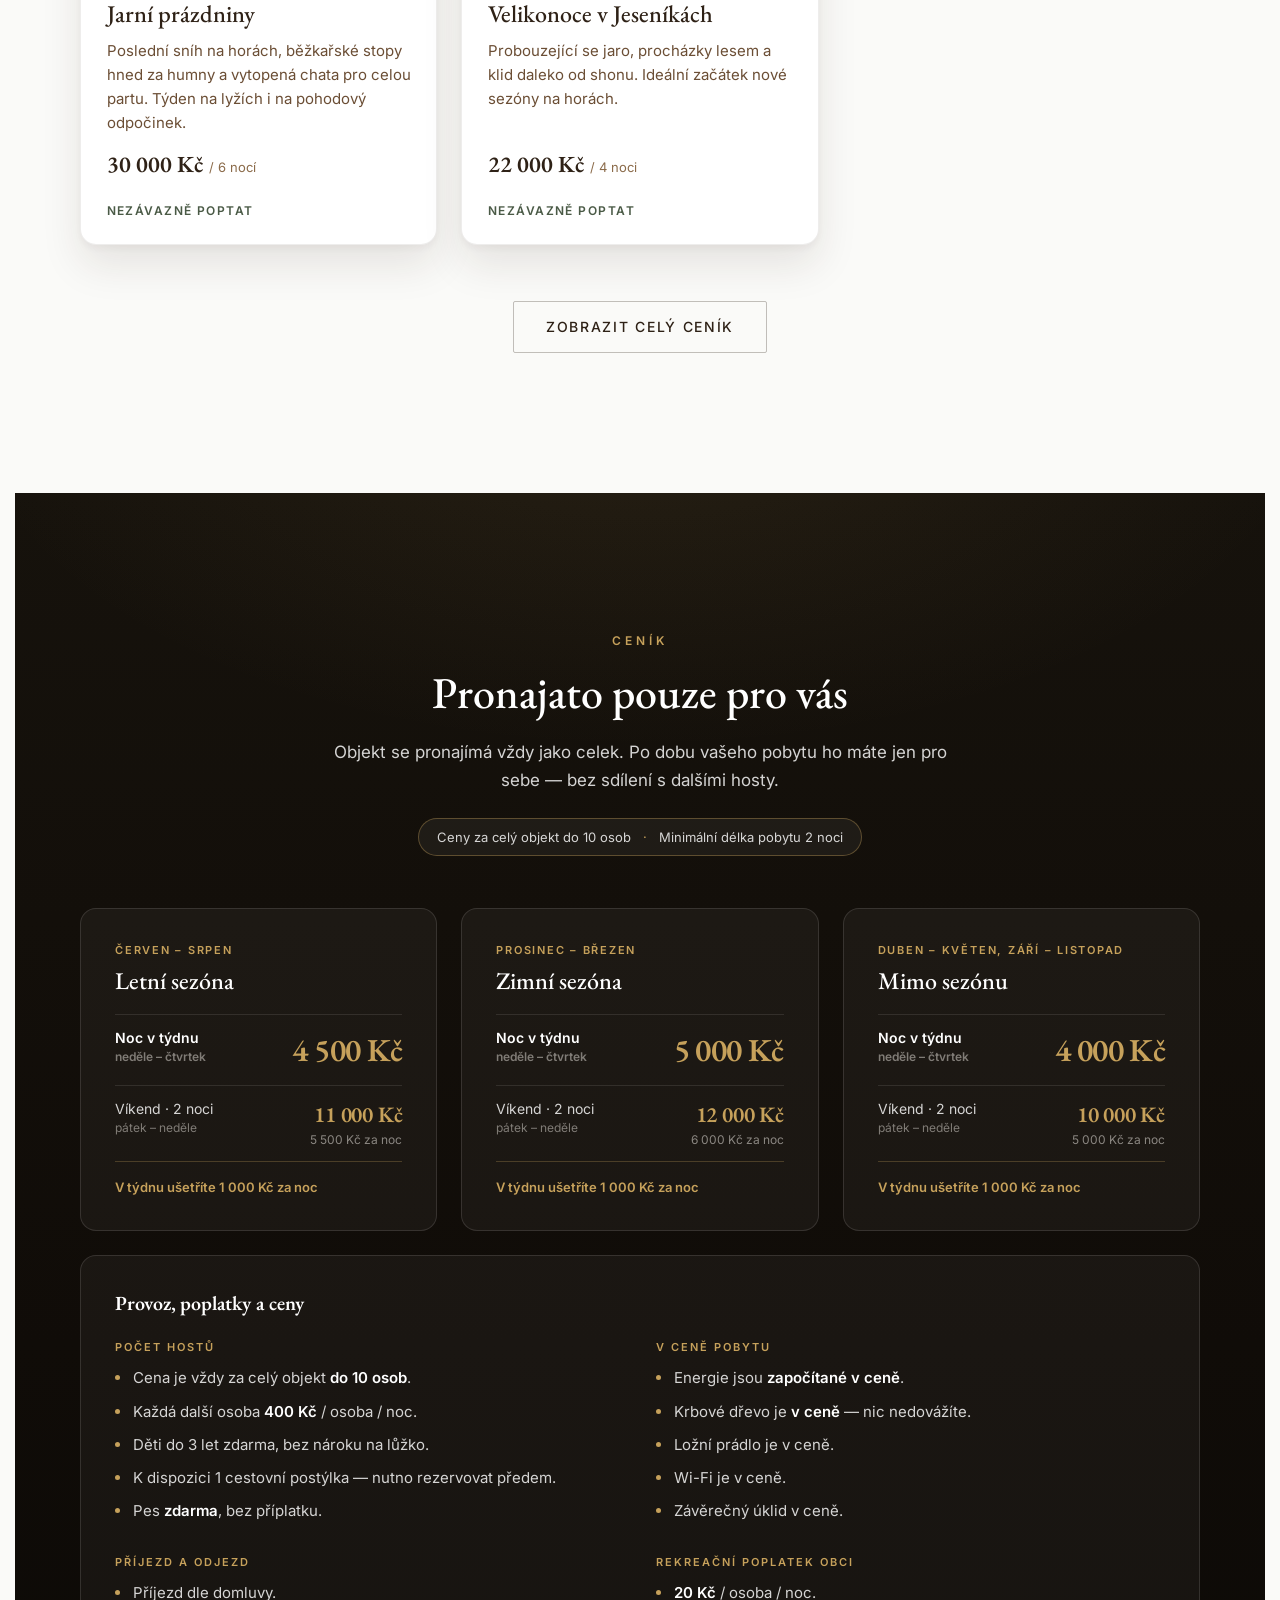
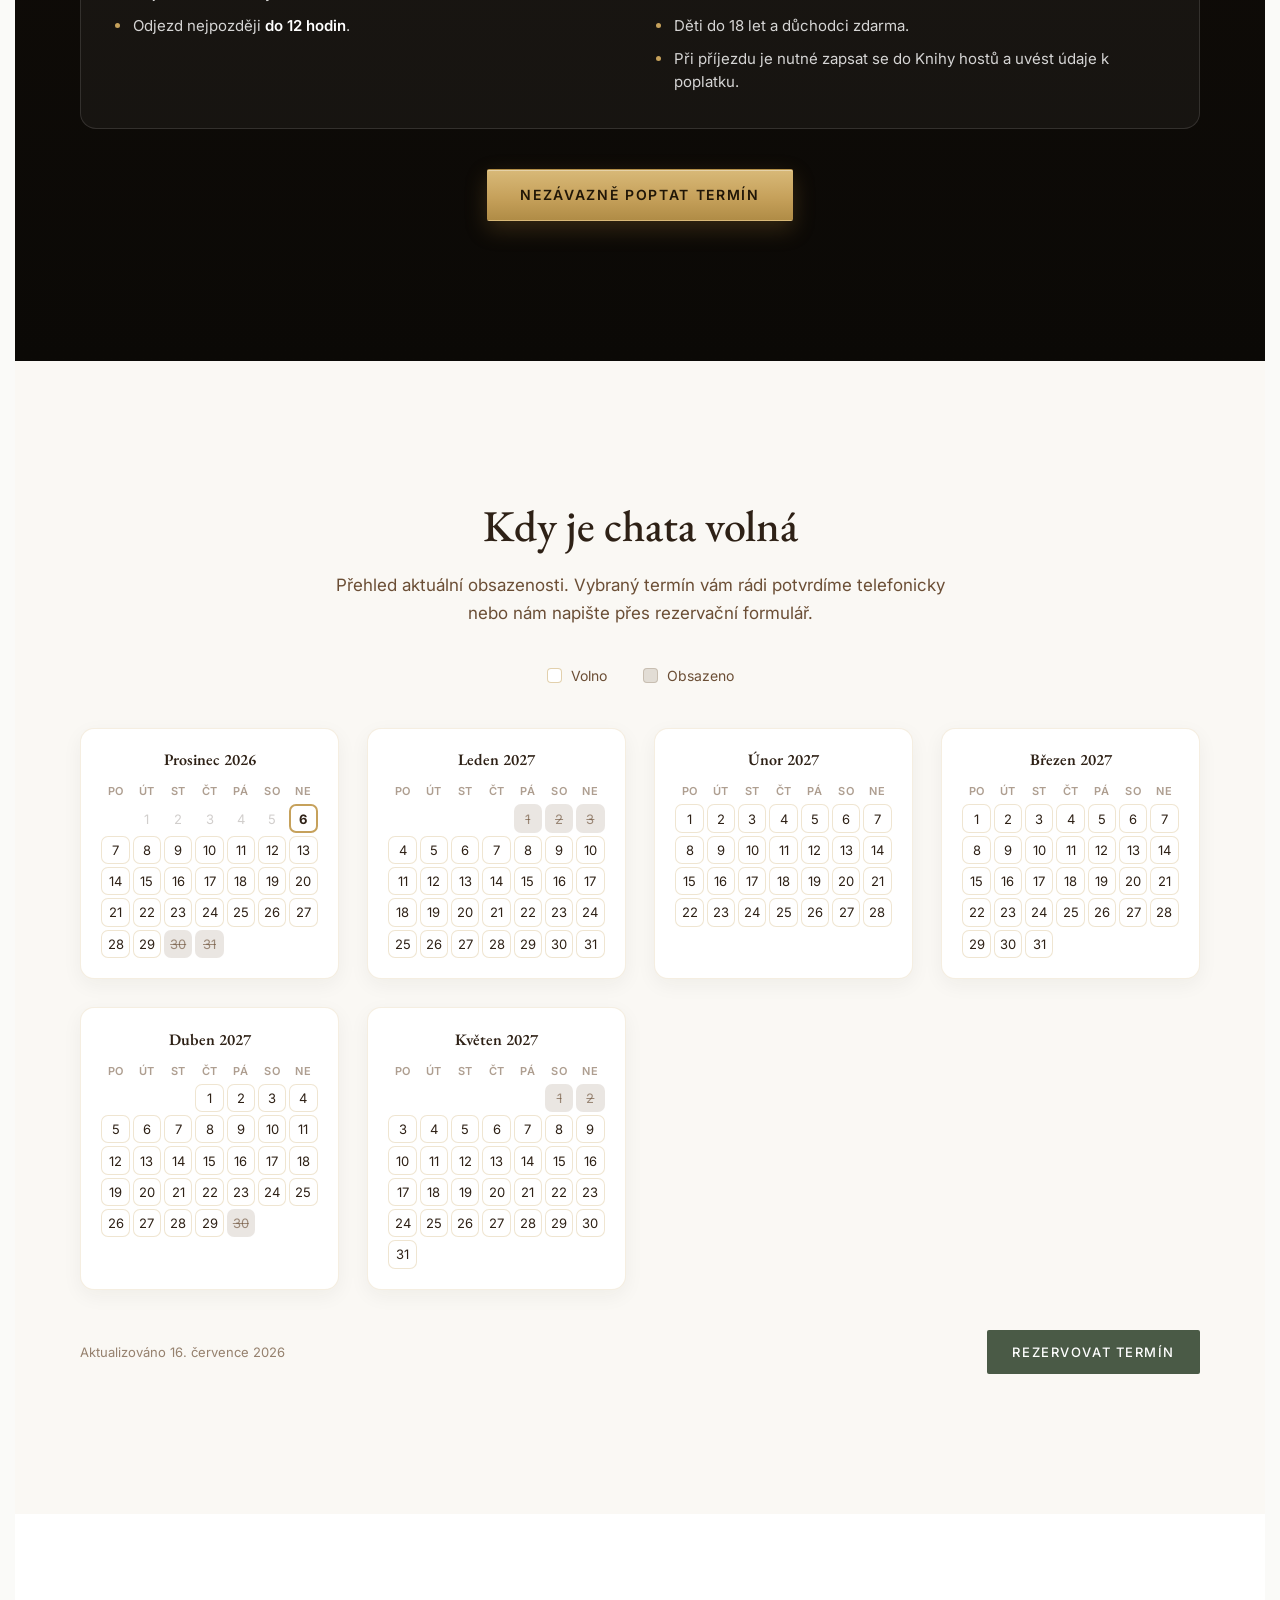
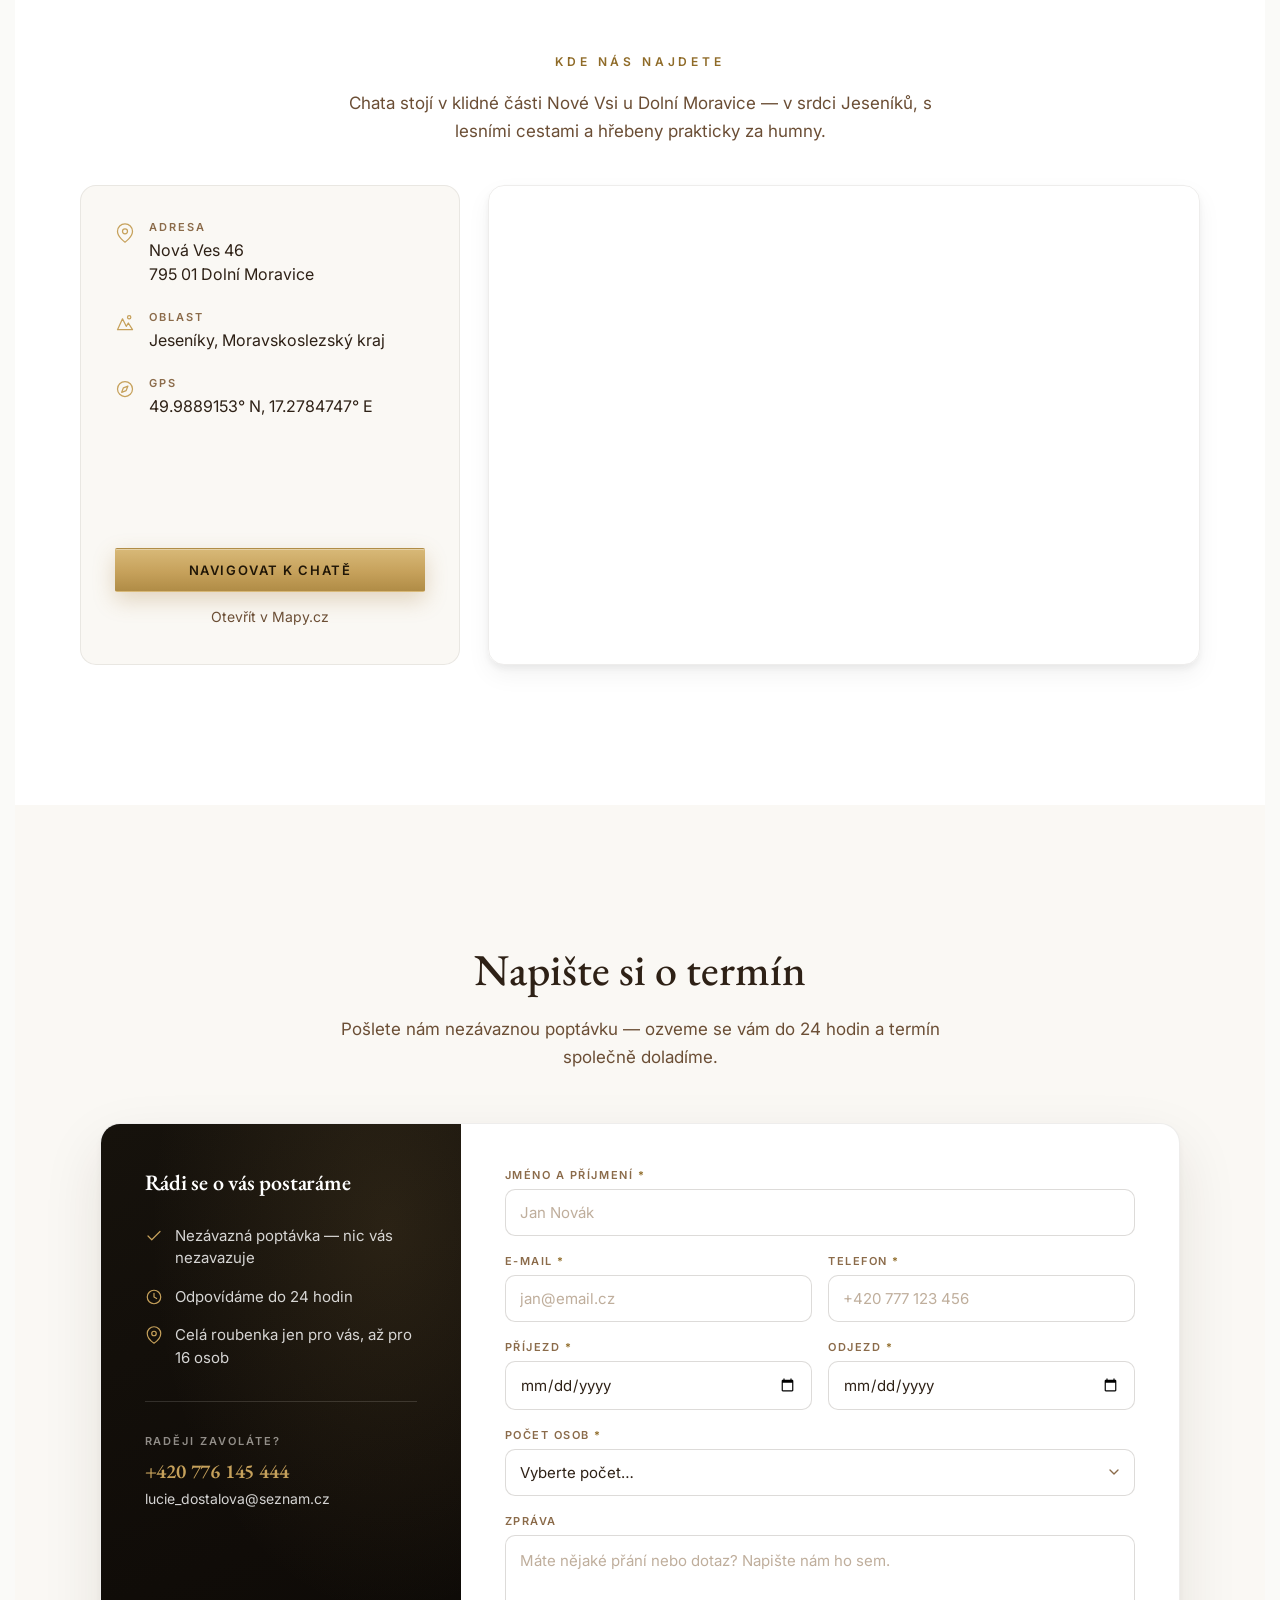
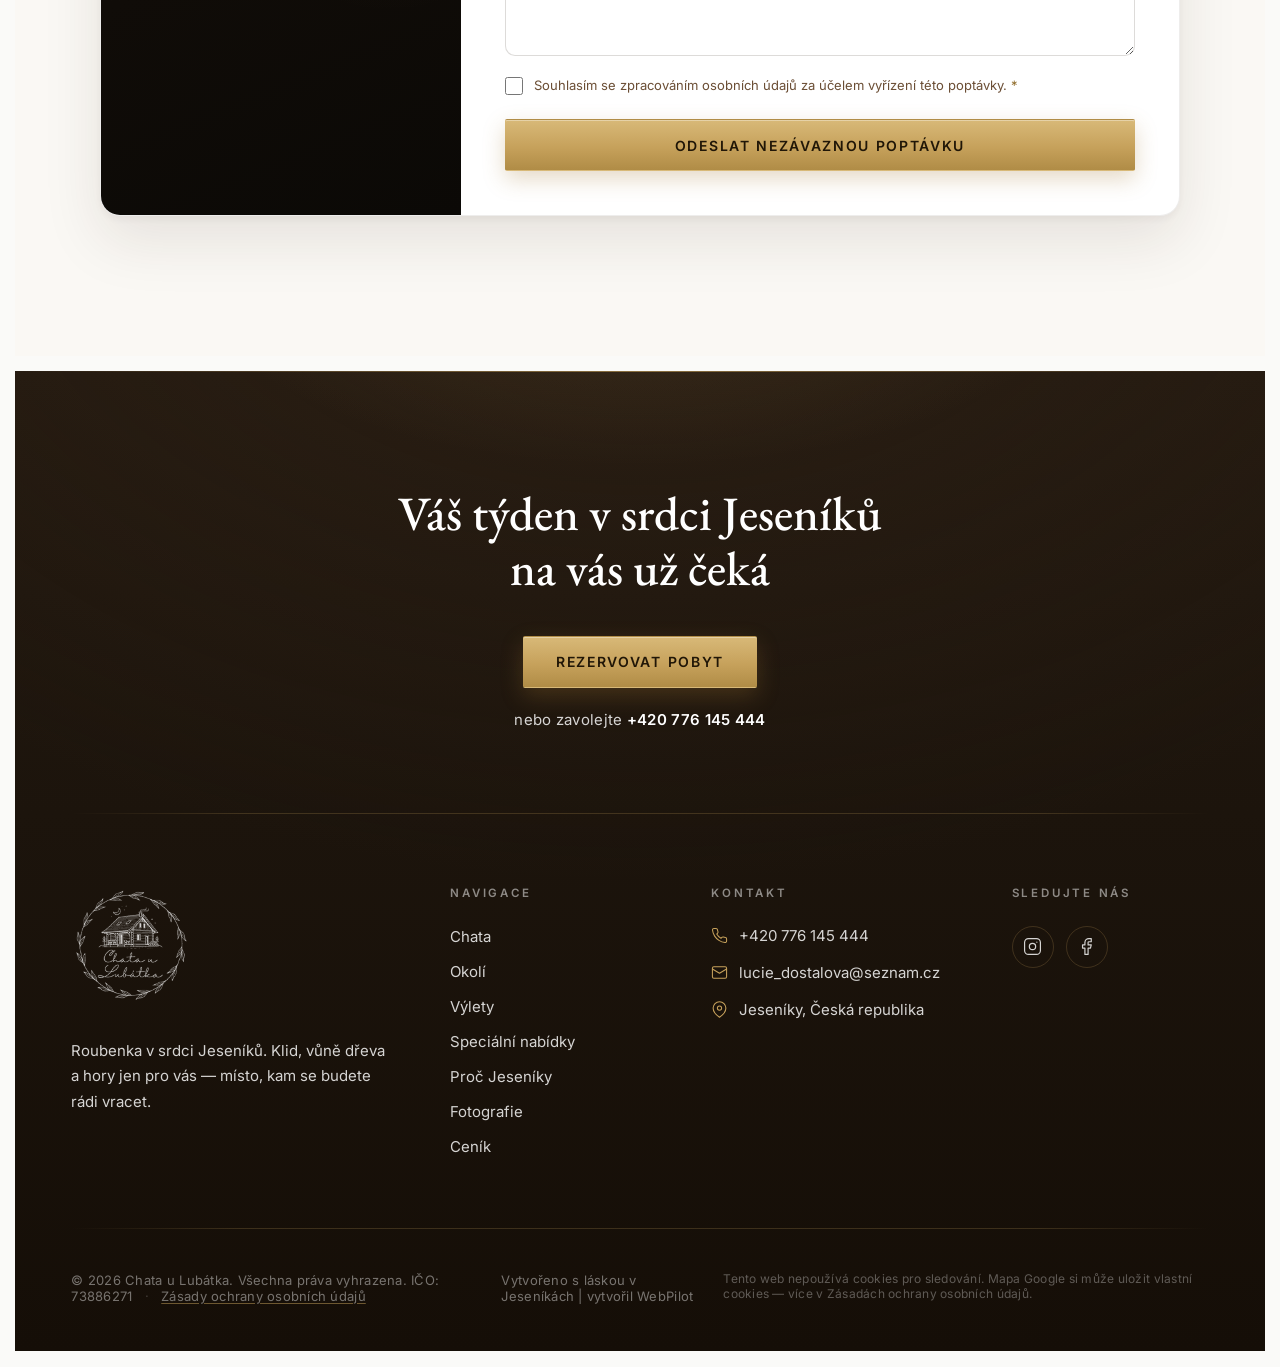
==== commit b5324579: "Video Výlety: odkaz na YouTube místo embedu (Chyba 153) Vlastník videa má zakázané vkládání, embed p" ====
--- a/index.html
+++ b/index.html
@@ -77,7 +77,7 @@
   <!-- Bez <link rel="preload"> záměrně: media dotaz na preloadu neodfiltroval
        desktopovou variantu a mobil stahoval obrázek dvakrát. <picture> je hned
        na začátku <body> s fetchpriority="high", preload scanner ho najde sám. -->
-  <link rel="stylesheet" href="assets/css/style.css?v=39" />
+  <link rel="stylesheet" href="assets/css/style.css?v=40" />
   <!-- defer: bez něj oba soubory blokovaly první vykreslení. Odložené skripty
        se spouštějí v pořadí dokumentu, takže GSAP je připravený dřív než
        skripty webu na konci <body>. Animace jsou ozdoba, ne obsah. -->
@@ -593,8 +593,12 @@
         </header>
 
         <figure class="trips__video">
-          <button class="trips__player" type="button" data-yt="xwGK6S4csgc"
-                   aria-label="Přehrát video — Jeseníky z výšky">
+          <!-- Vlastník videa má na YouTube zakázané vkládání (Chyba 153),
+               proto se video neotvírá v embedu, ale na YouTube v nové záložce. -->
+          <a class="trips__player"
+             href="https://www.youtube.com/watch?v=xwGK6S4csgc"
+             target="_blank" rel="noopener noreferrer"
+             aria-label="Přehrát video na YouTube (otevře se v nové záložce) — Jeseníky z výšky">
             <img class="trips__thumb"
                  src="https://img.youtube.com/vi/xwGK6S4csgc/maxresdefault.jpg"
                  alt="Záběr na Jeseníky z výšky — hřebeny a lesy kolem Chaty u Lubátka"
@@ -606,26 +610,25 @@
                 <path d="M8 5.14v13.72a1 1 0 0 0 1.54.84l10.29-6.86a1 1 0 0 0 0-1.68L9.54 4.3A1 1 0 0 0 8 5.14z" />
               </svg>
             </span>
-          </button>
+          </a>
 
           <!-- Filmová „chrome" přehrávače — jen vizuál. Vrstva neklikatelná
-               (pointer-events: none), veškeré kliknutí projde na tlačítko výše,
-               které načte skutečný YouTube přehrávač. -->
+               (pointer-events: none), veškeré kliknutí projde na odkaz výše. -->
           <div class="trips__chrome" aria-hidden="true">
             <div class="trips__chrome-bar trips__chrome-bar--top">
               <span class="trips__chrome-title">Jeseníky z výšky</span>
-              <span class="trips__chrome-meta">Video · YouTube</span>
+              <span class="trips__chrome-meta">Přehrát na YouTube</span>
             </div>
             <div class="trips__chrome-bar trips__chrome-bar--bottom">
               <span class="trips__chrome-track"><span class="trips__chrome-fill"></span></span>
               <span class="trips__chrome-icons">
-                <svg viewBox="0 0 24 24" fill="none" stroke="currentColor" stroke-width="1.6" stroke-linecap="round" stroke-linejoin="round">
-                  <polygon points="11 5 6 9 2 9 2 15 6 15 11 19 11 5" />
-                  <path d="M15.54 8.46a5 5 0 0 1 0 7.07" />
-                  <path d="M19.07 4.93a10 10 0 0 1 0 14.14" />
+                <svg viewBox="0 0 24 24" fill="currentColor" stroke="none">
+                  <path d="M8 5v14l11-7z" />
                 </svg>
                 <svg viewBox="0 0 24 24" fill="none" stroke="currentColor" stroke-width="1.6" stroke-linecap="round" stroke-linejoin="round">
-                  <path d="M8 3H5a2 2 0 0 0-2 2v3M21 8V5a2 2 0 0 0-2-2h-3M3 16v3a2 2 0 0 0 2 2h3M16 21h3a2 2 0 0 0 2-2v-3" />
+                  <path d="M15 3h6v6" />
+                  <path d="M10 14 21 3" />
+                  <path d="M18 13v6a2 2 0 0 1-2 2H5a2 2 0 0 1-2-2V5a2 2 0 0 1 2-2h6" />
                 </svg>
               </span>
             </div>
@@ -1299,7 +1302,7 @@
   <script src="assets/js/story.js?v=5" defer></script>
   <script src="assets/js/reasons.js?v=4" defer></script>
   <script src="assets/js/gallery.js?v=6" defer></script>
-  <script src="assets/js/trips.js?v=6" defer></script>
+  <script src="assets/js/trips.js?v=7" defer></script>
   <script src="assets/js/offers.js?v=1" defer></script>
   <script src="assets/js/availability.js?v=5" defer></script>
   <script src="assets/js/booking.js?v=4" defer></script>
--- a/assets/css/style.css
+++ b/assets/css/style.css
@@ -2332,6 +2332,8 @@
   background: none;
   cursor: pointer;
   display: block;
+  text-decoration: none;
+  color: inherit;
 }
 
 .trips__thumb {
@@ -2393,20 +2395,10 @@
 }
 
 
-.trips__iframe {
-  position: absolute;
-  inset: 0;
-  width: 100%;
-  height: 100%;
-  border: 0;
-  z-index: 3;
-}
-
 /* --- Filmová „chrome" přehrávače (fasáda) ------------------------------
    Horní lišta s názvem videa + spodní lišta s ukazatelem a ikonami.
    Celá vrstva je jen vizuální: pointer-events: none, takže kliknutí
-   projde na <button class="trips__player"> pod ní. Po spuštění videa
-   dostane .trips__video třídu .is-playing a chrome i fasáda zmizí. */
+   projde na odkaz .trips__player pod ní, který video otevře na YouTube. */
 .trips__chrome {
   position: absolute;
   inset: 0;
@@ -2481,12 +2473,6 @@
 .trips__chrome-icons svg {
   width: 18px;
   height: 18px;
-}
-
-.trips__video.is-playing .trips__player,
-.trips__video.is-playing .trips__chrome {
-  opacity: 0;
-  visibility: hidden;
 }
 
 @media (hover: hover) {
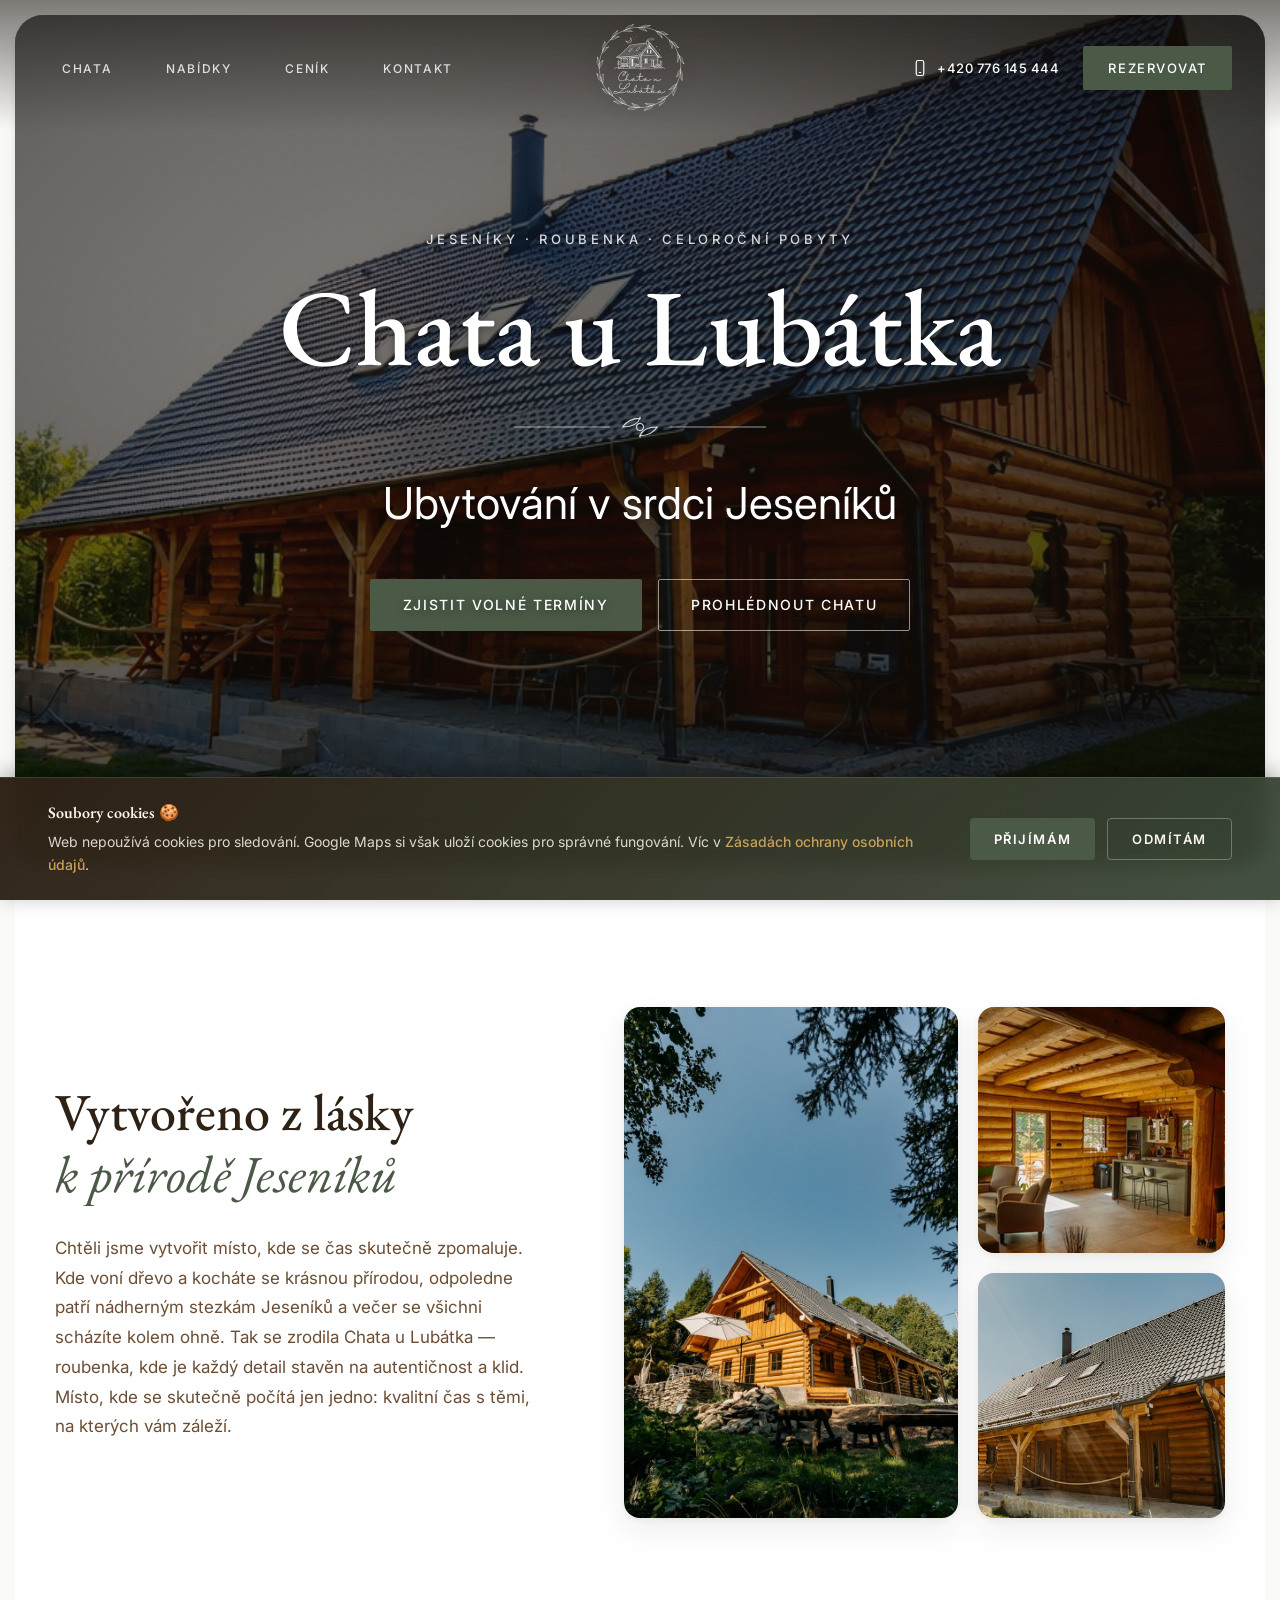
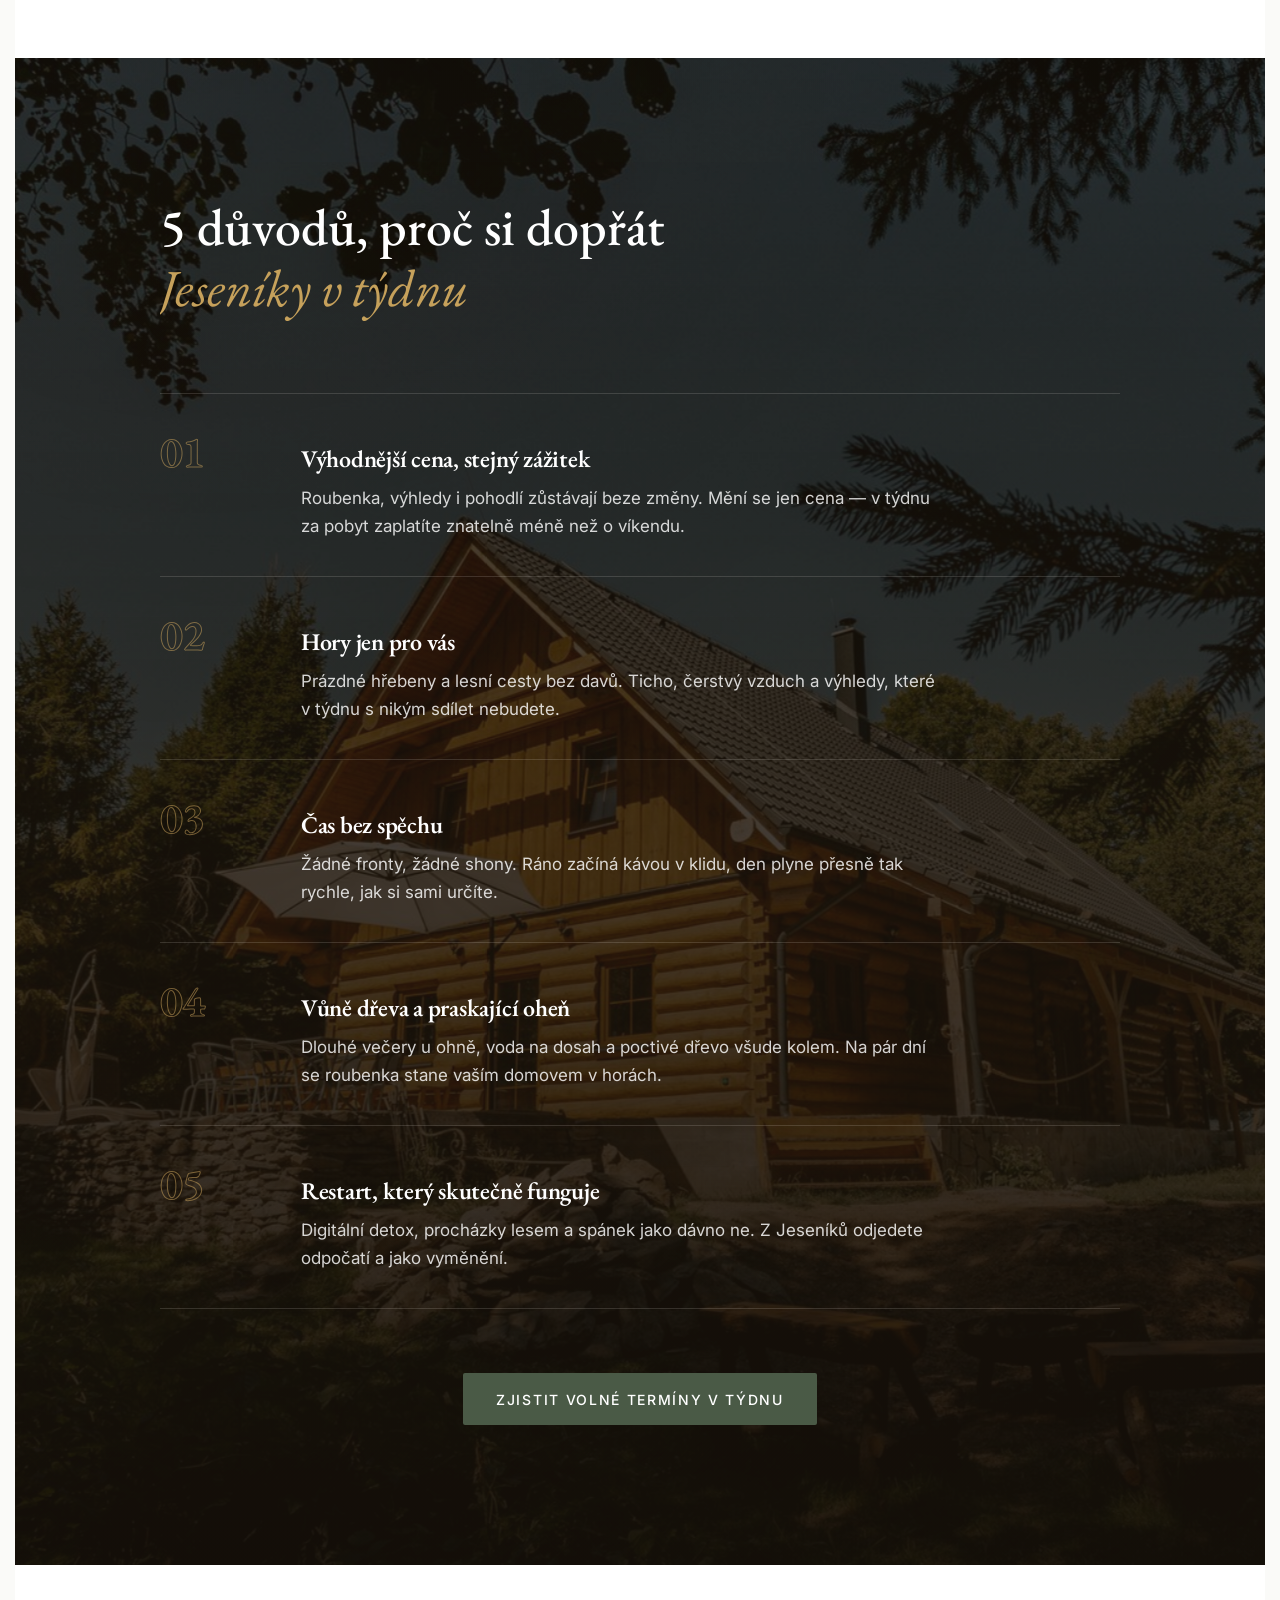
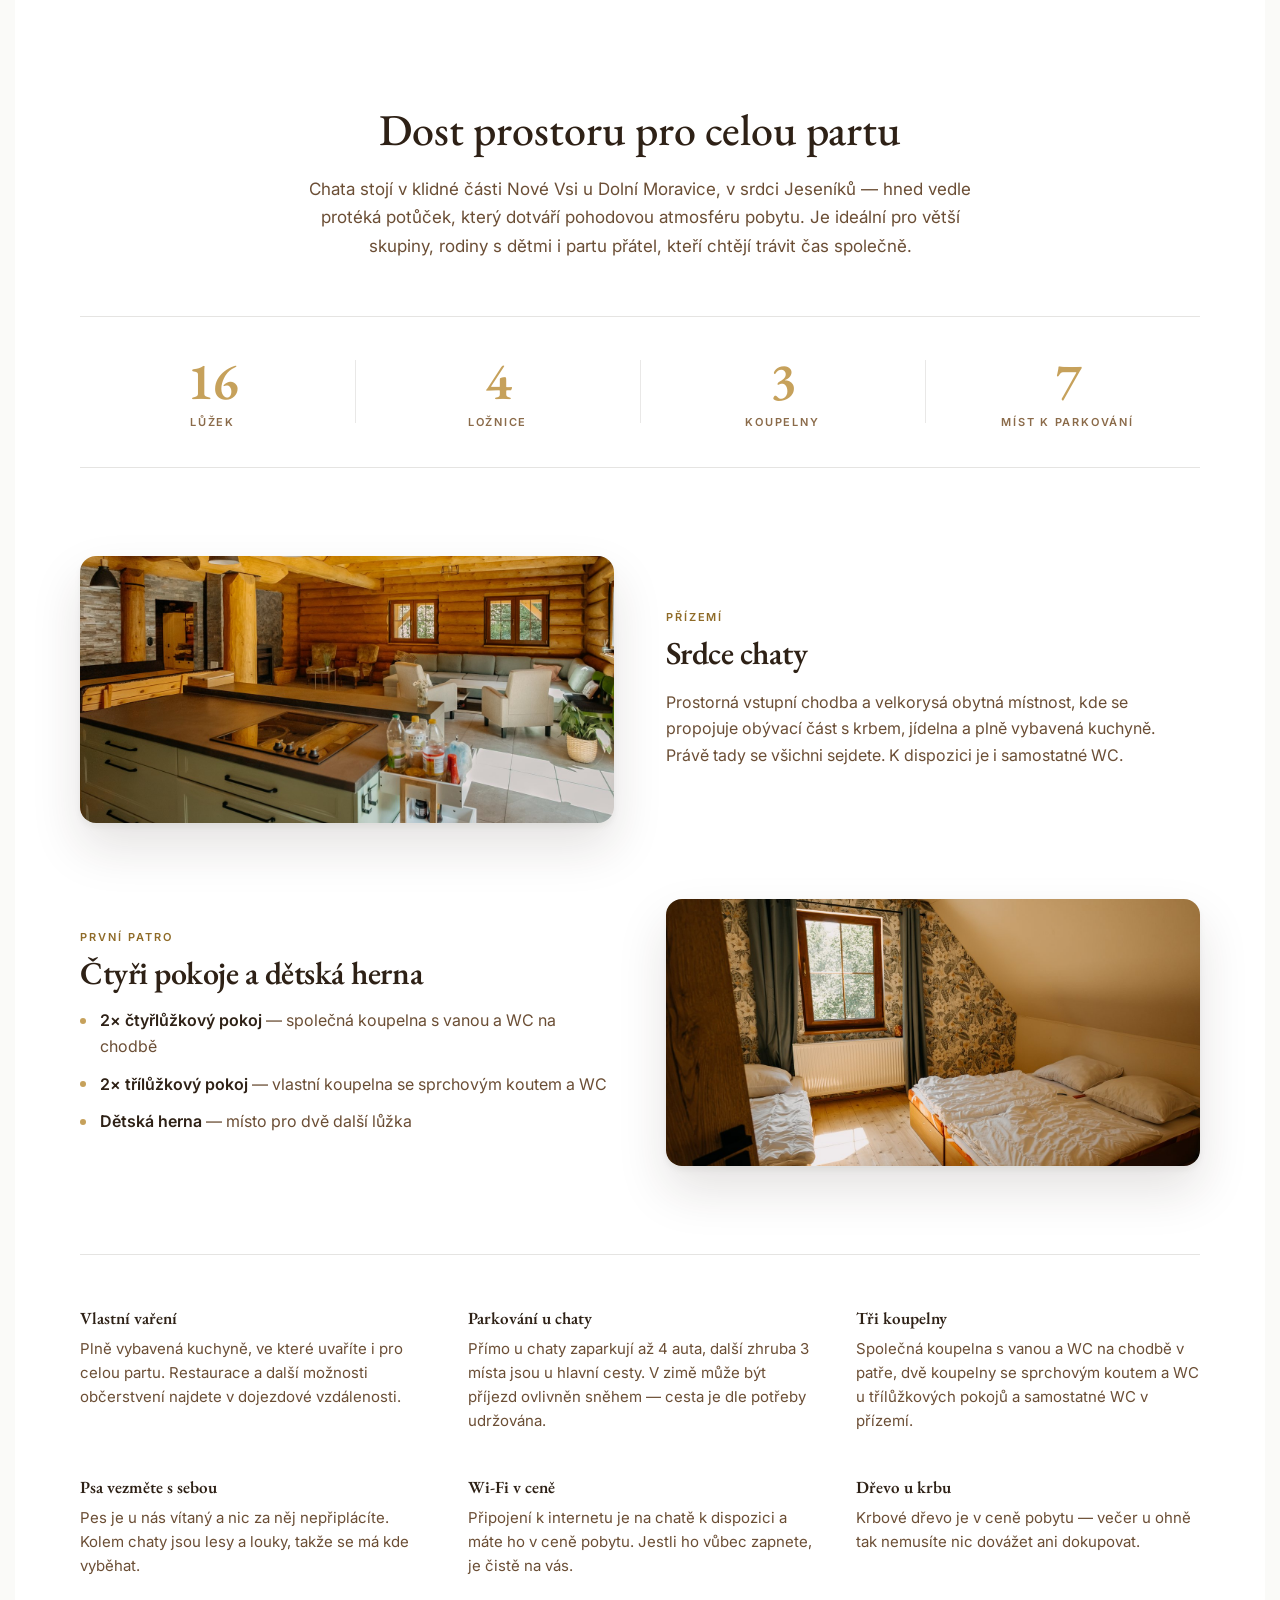
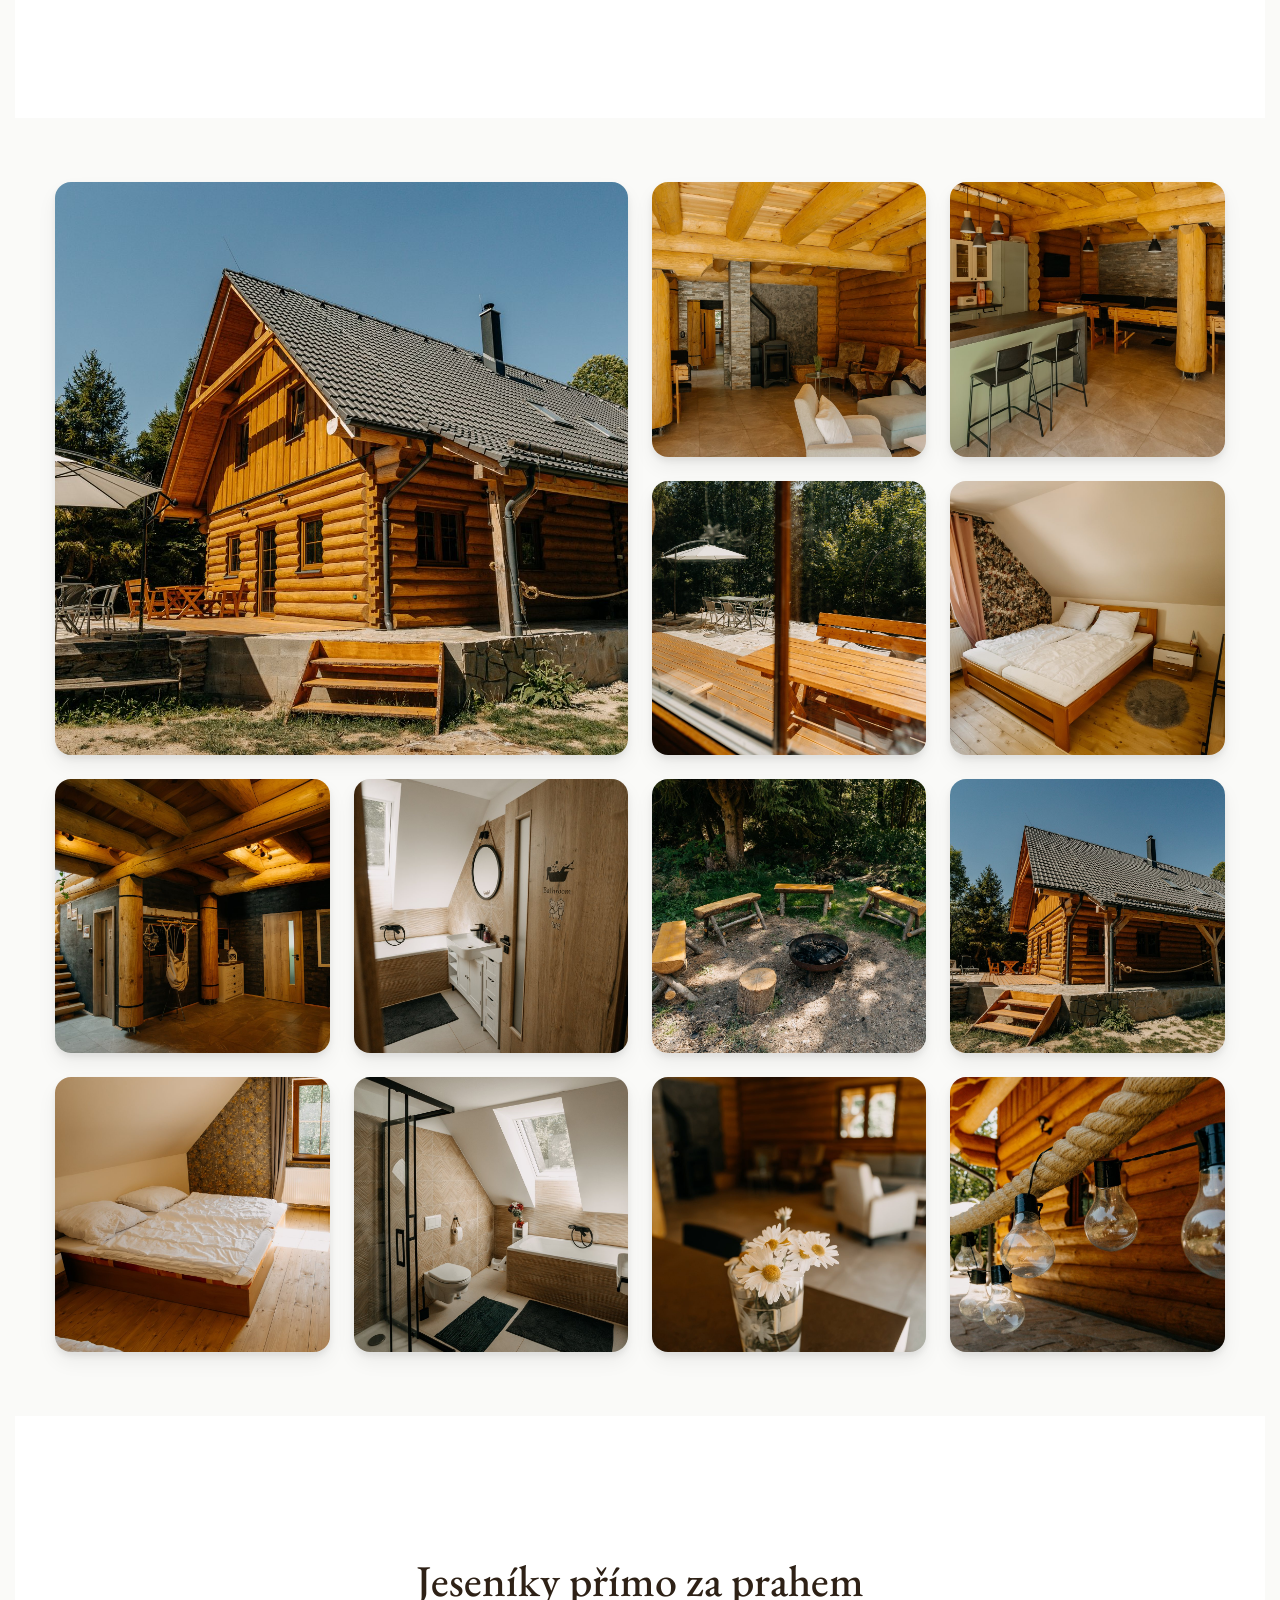
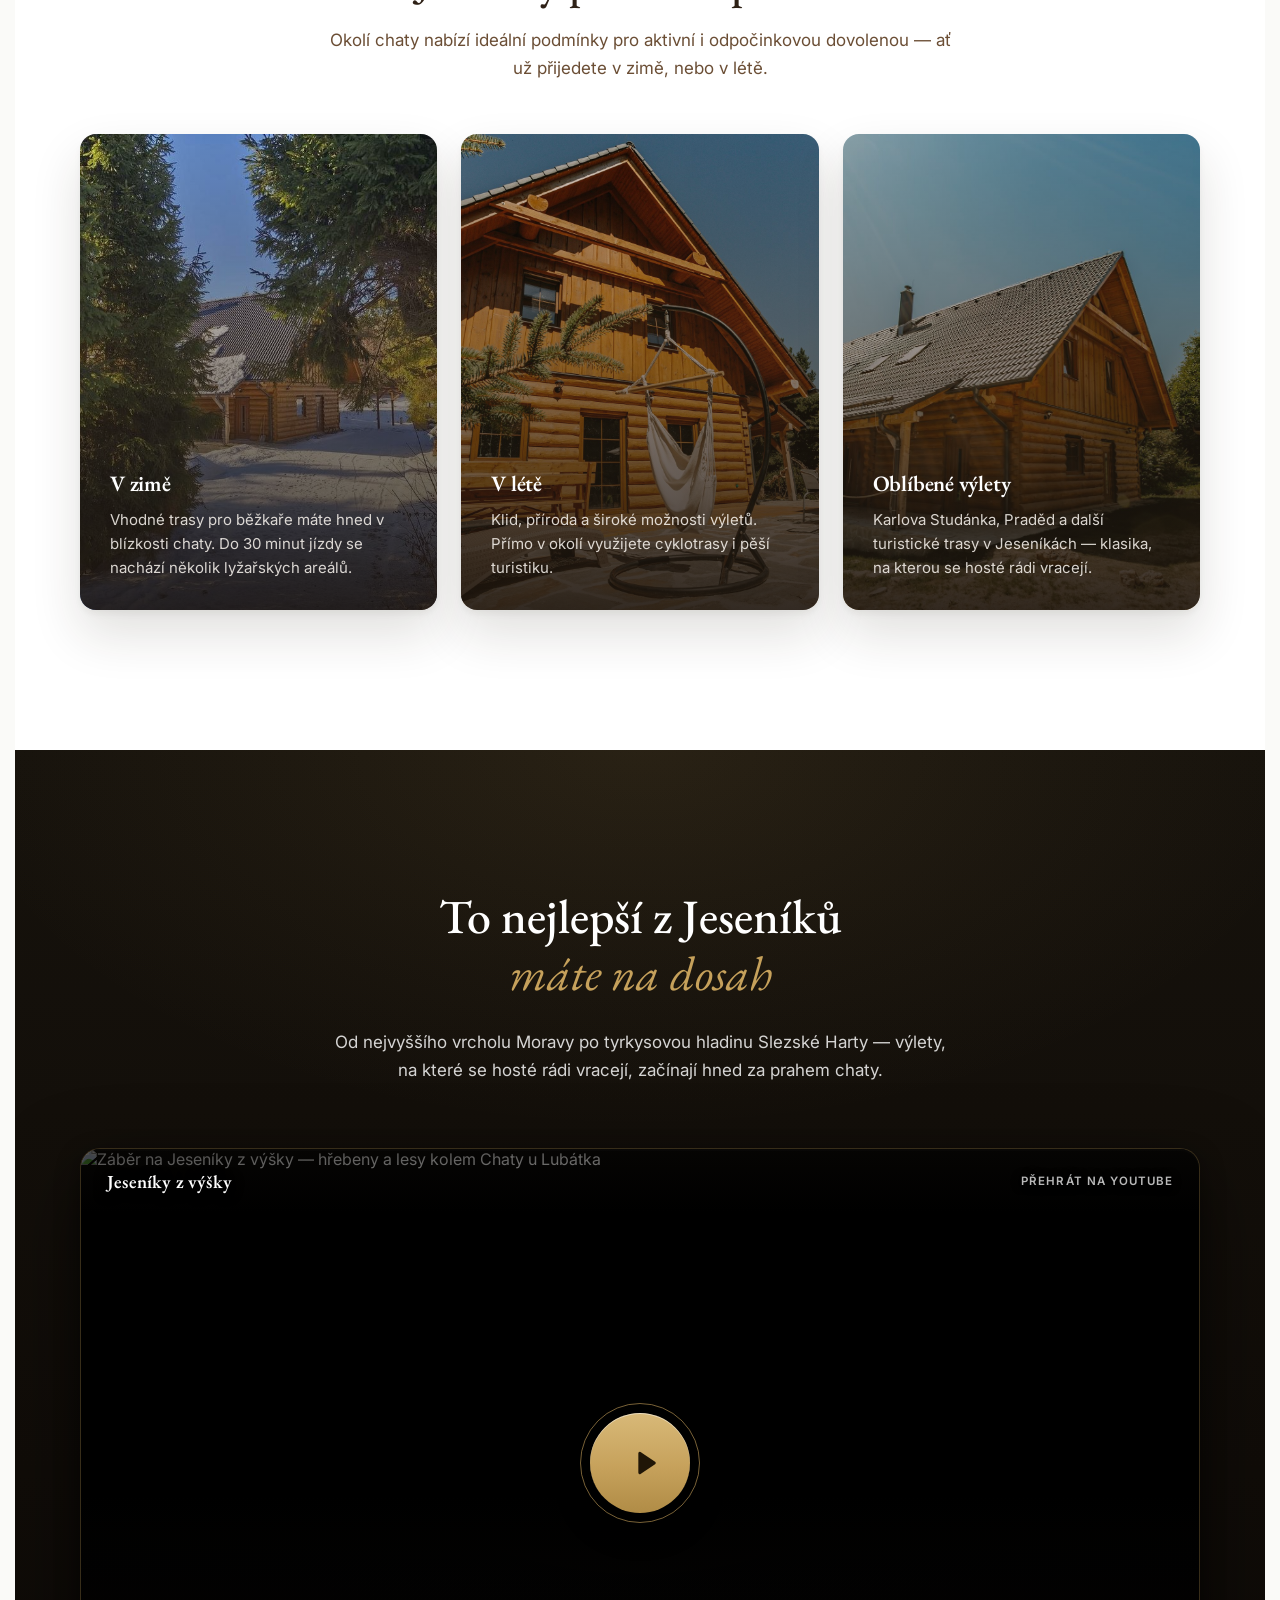
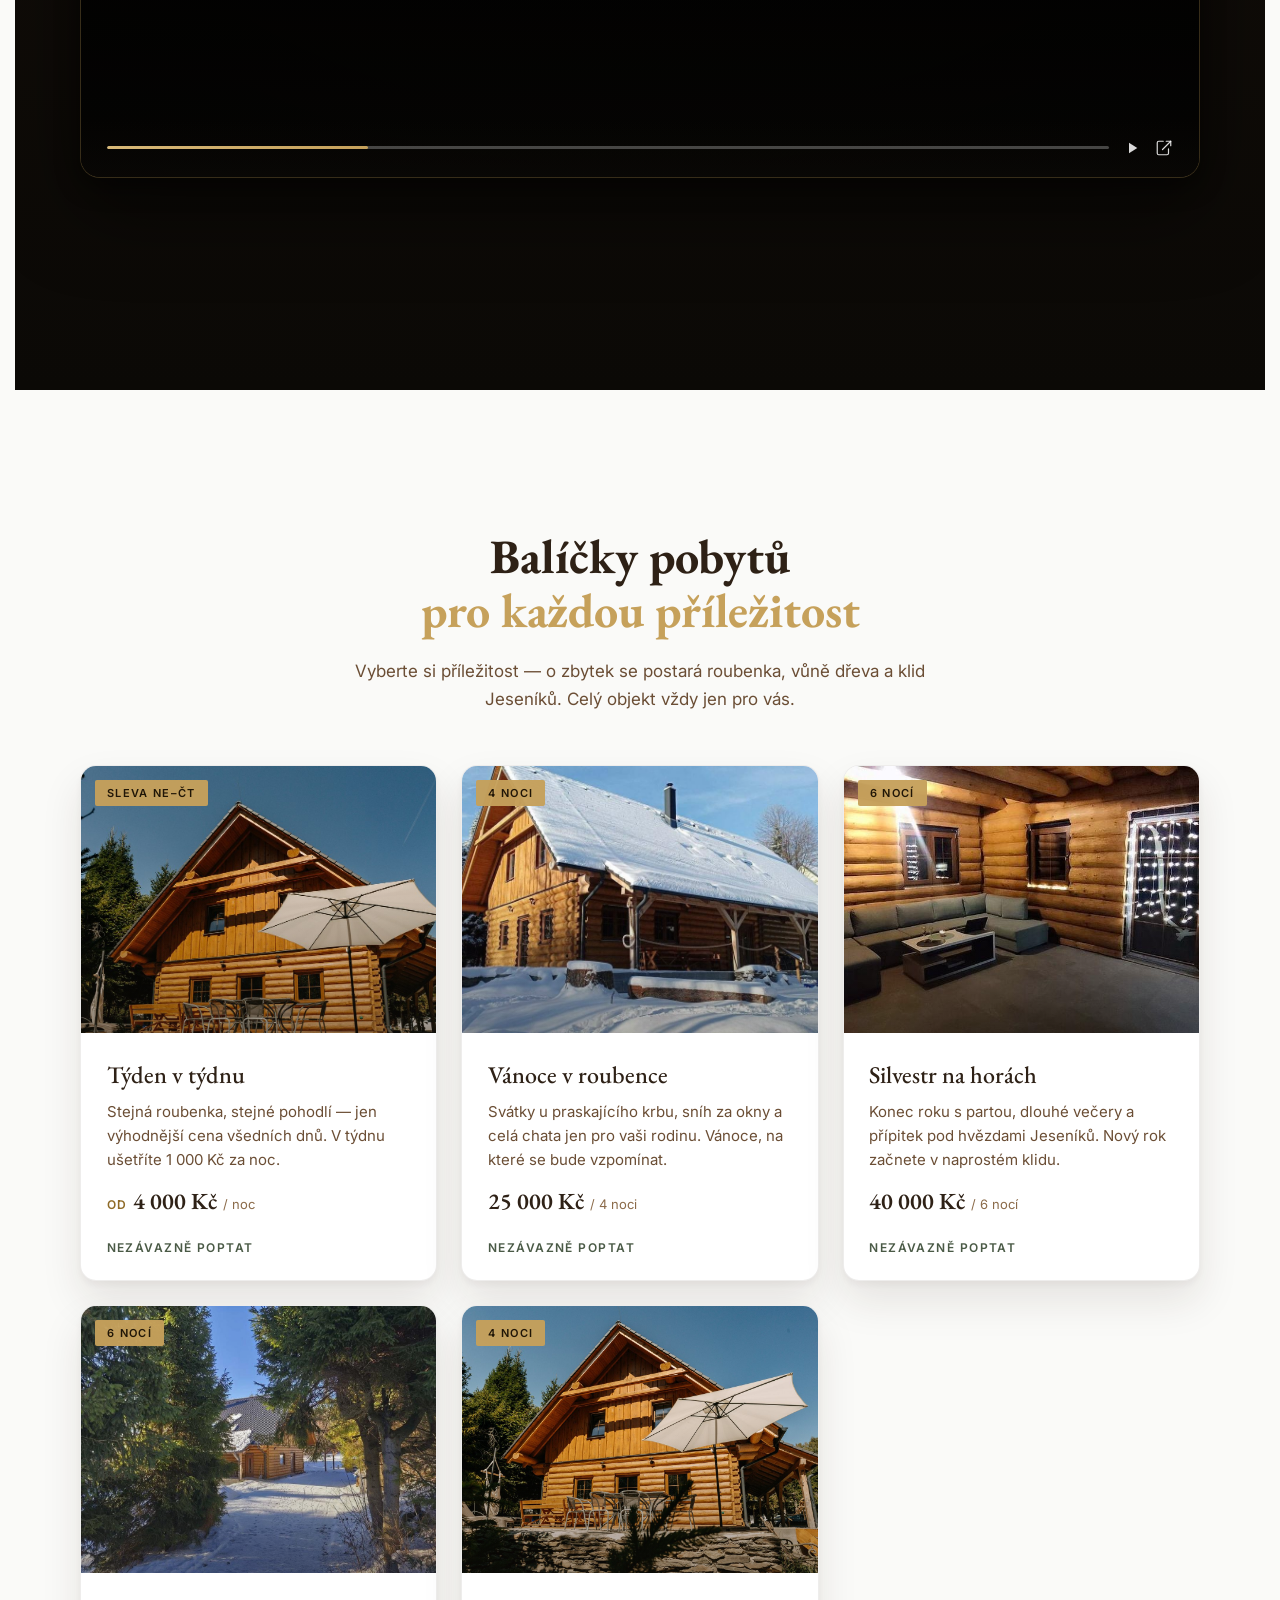
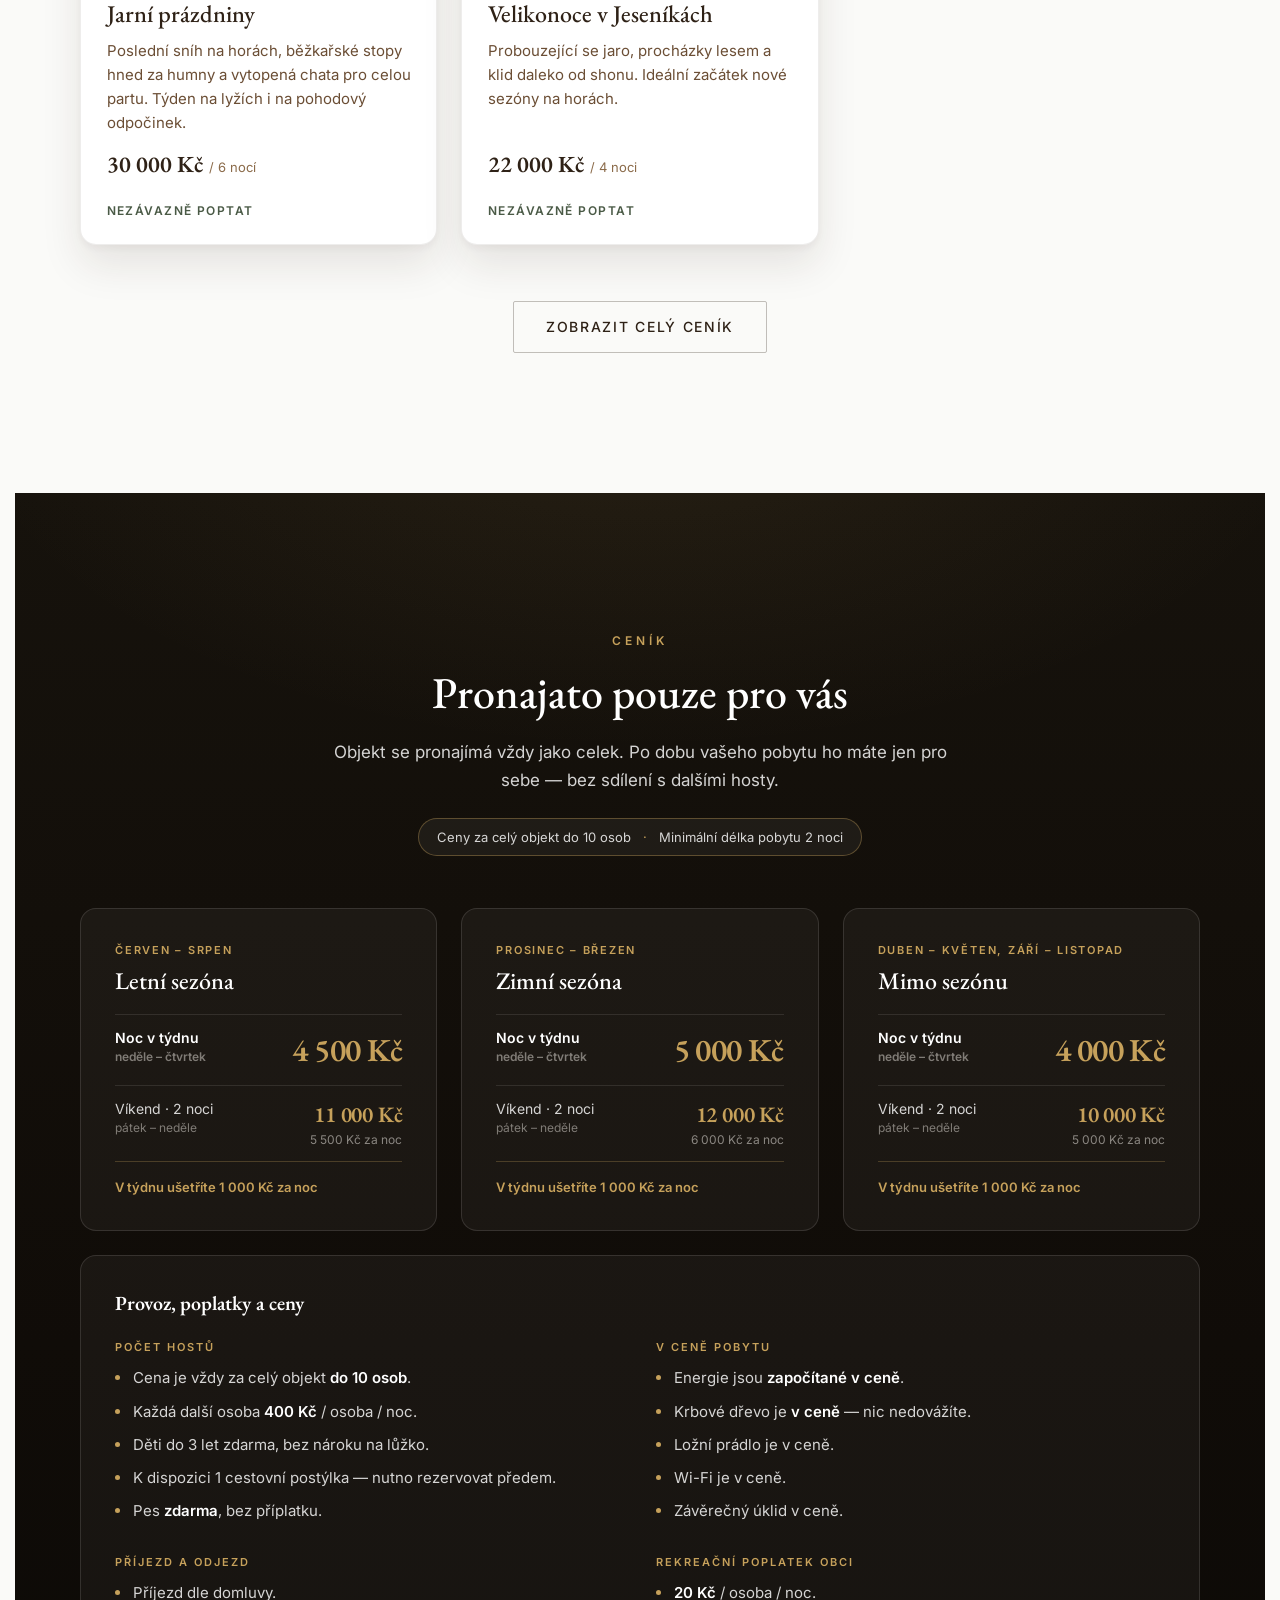
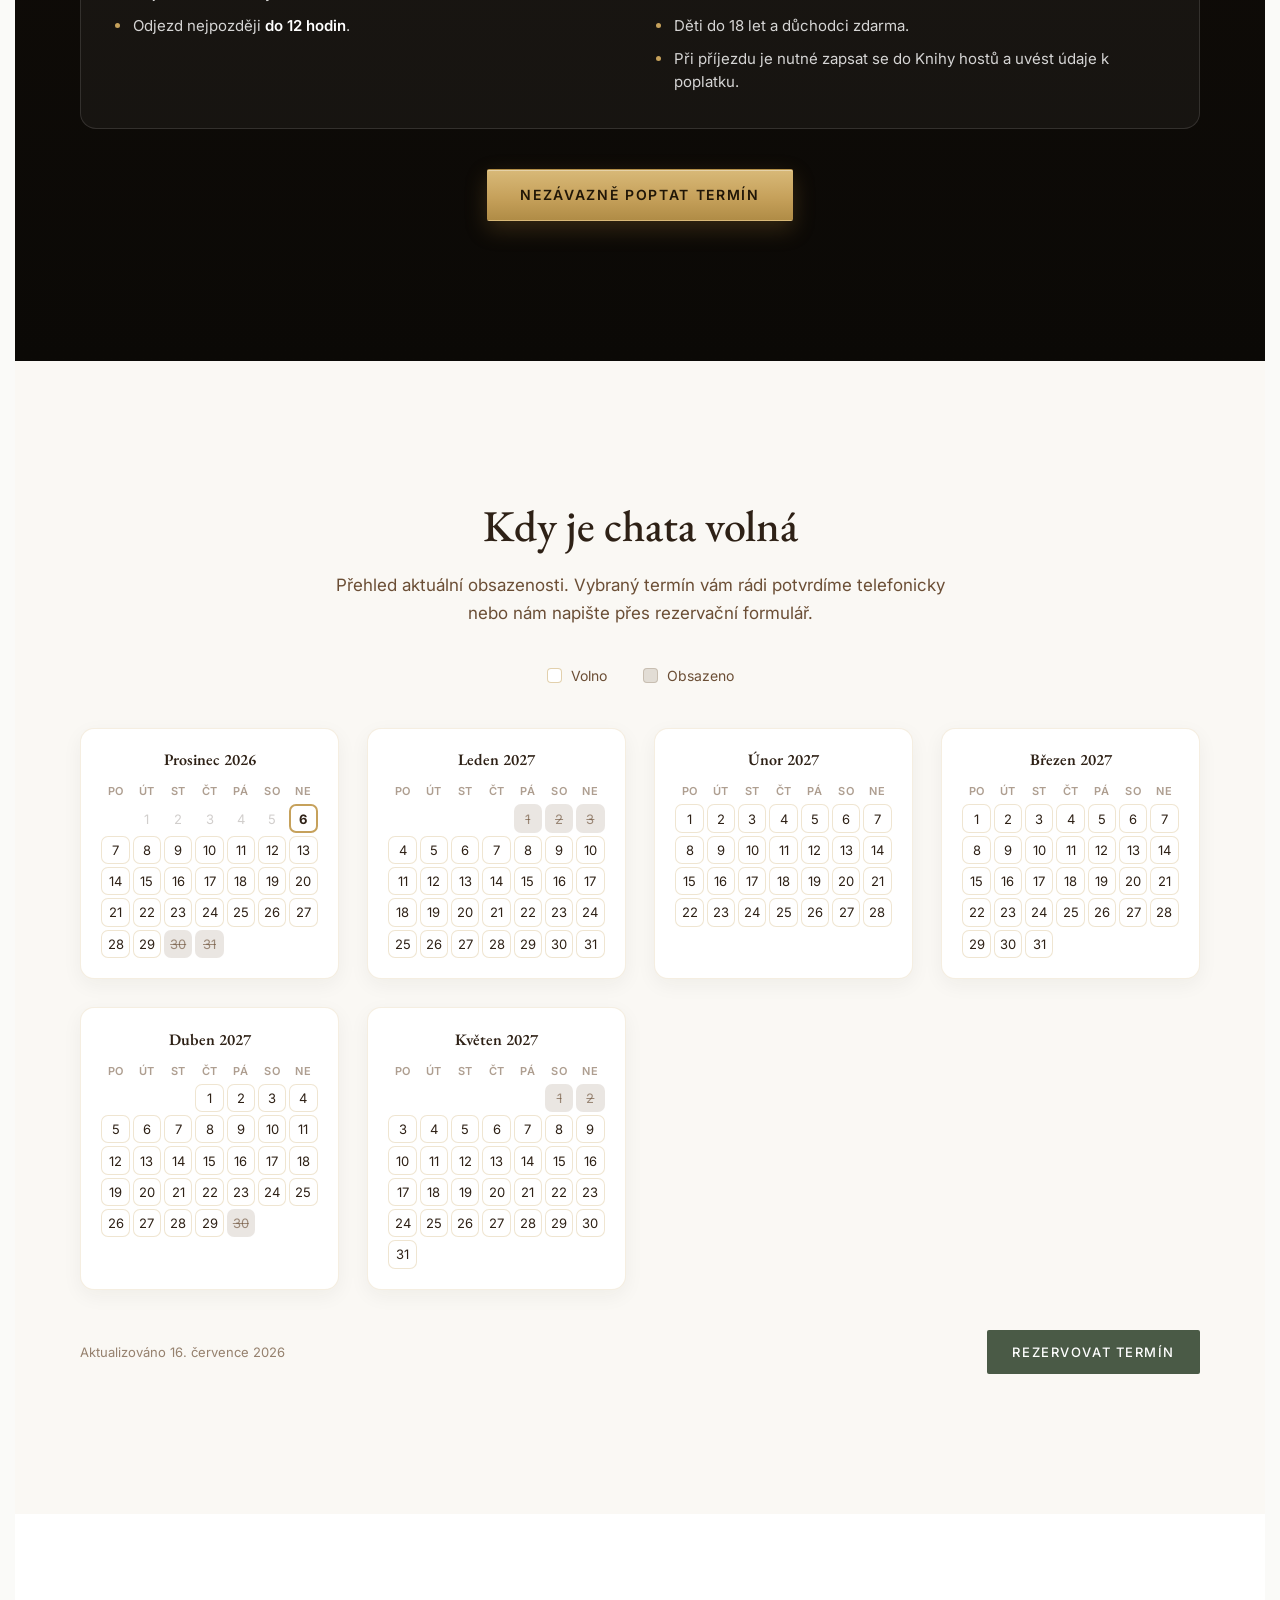
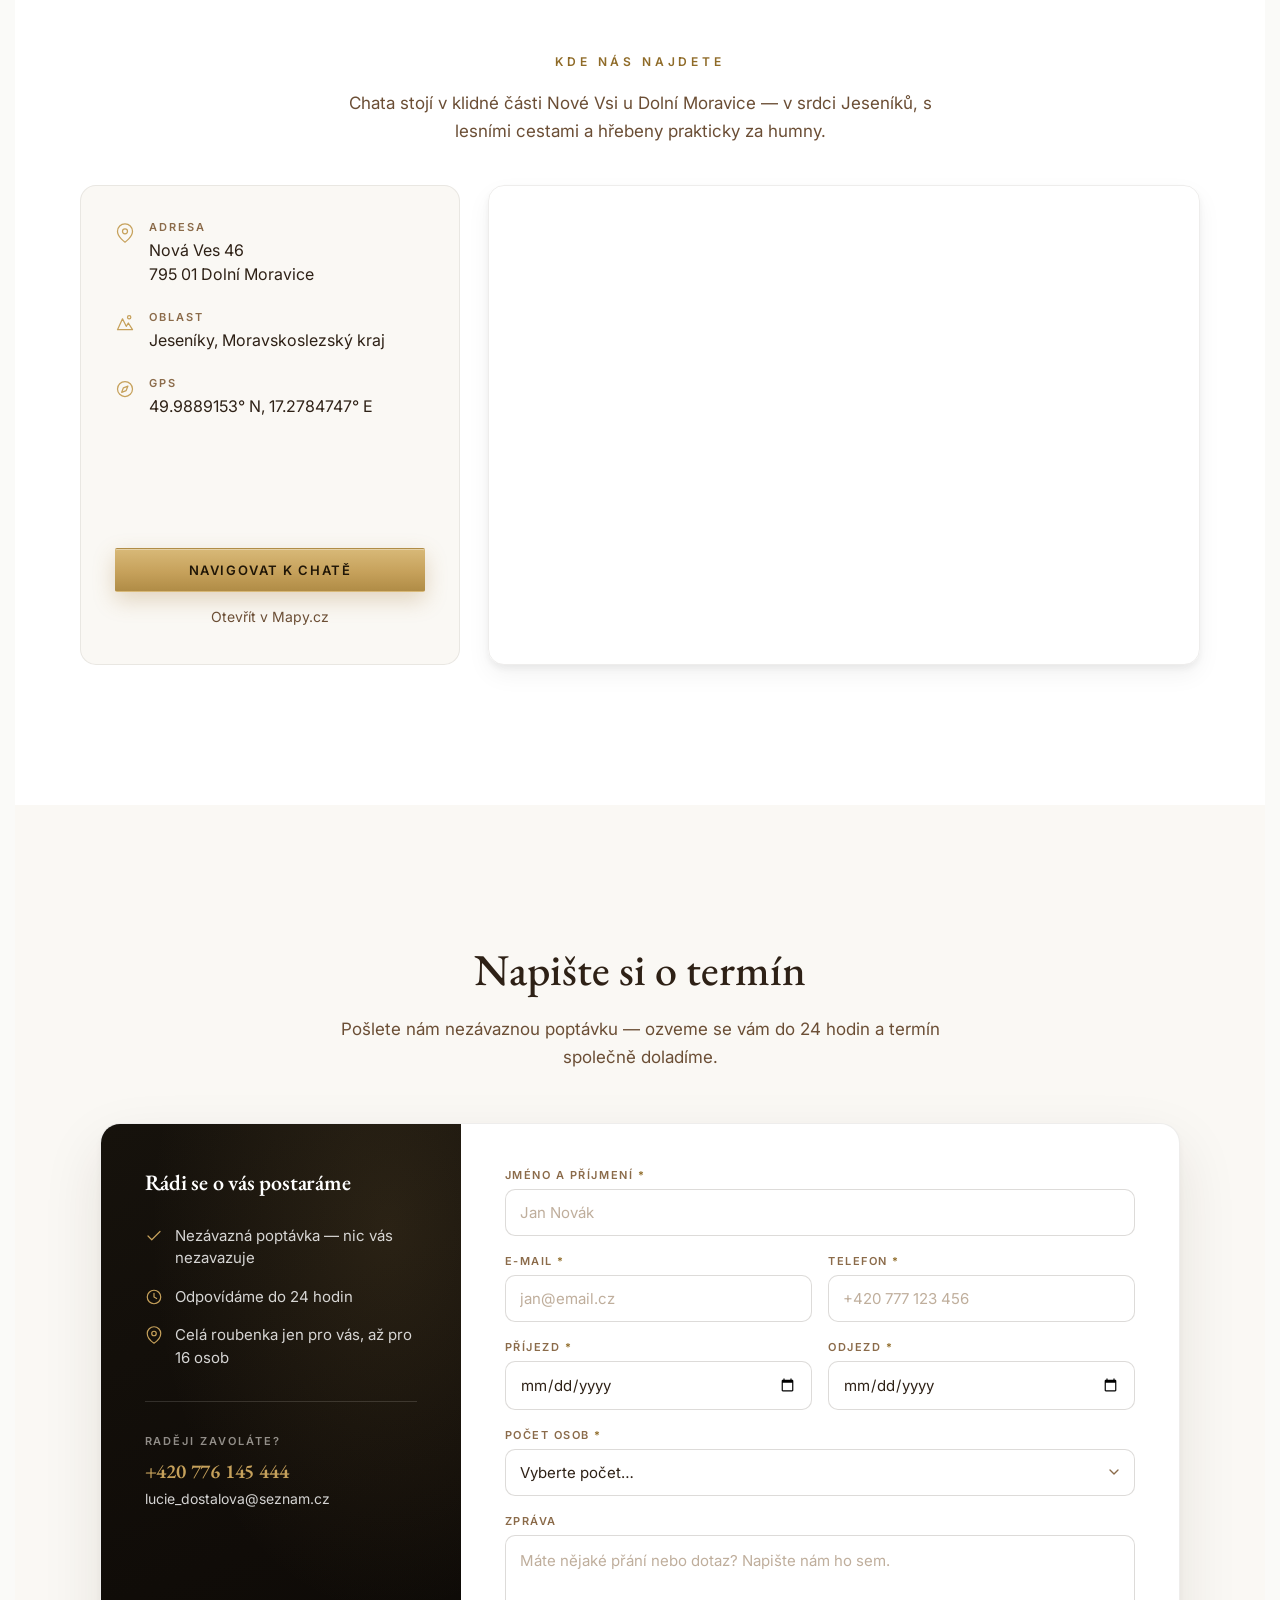
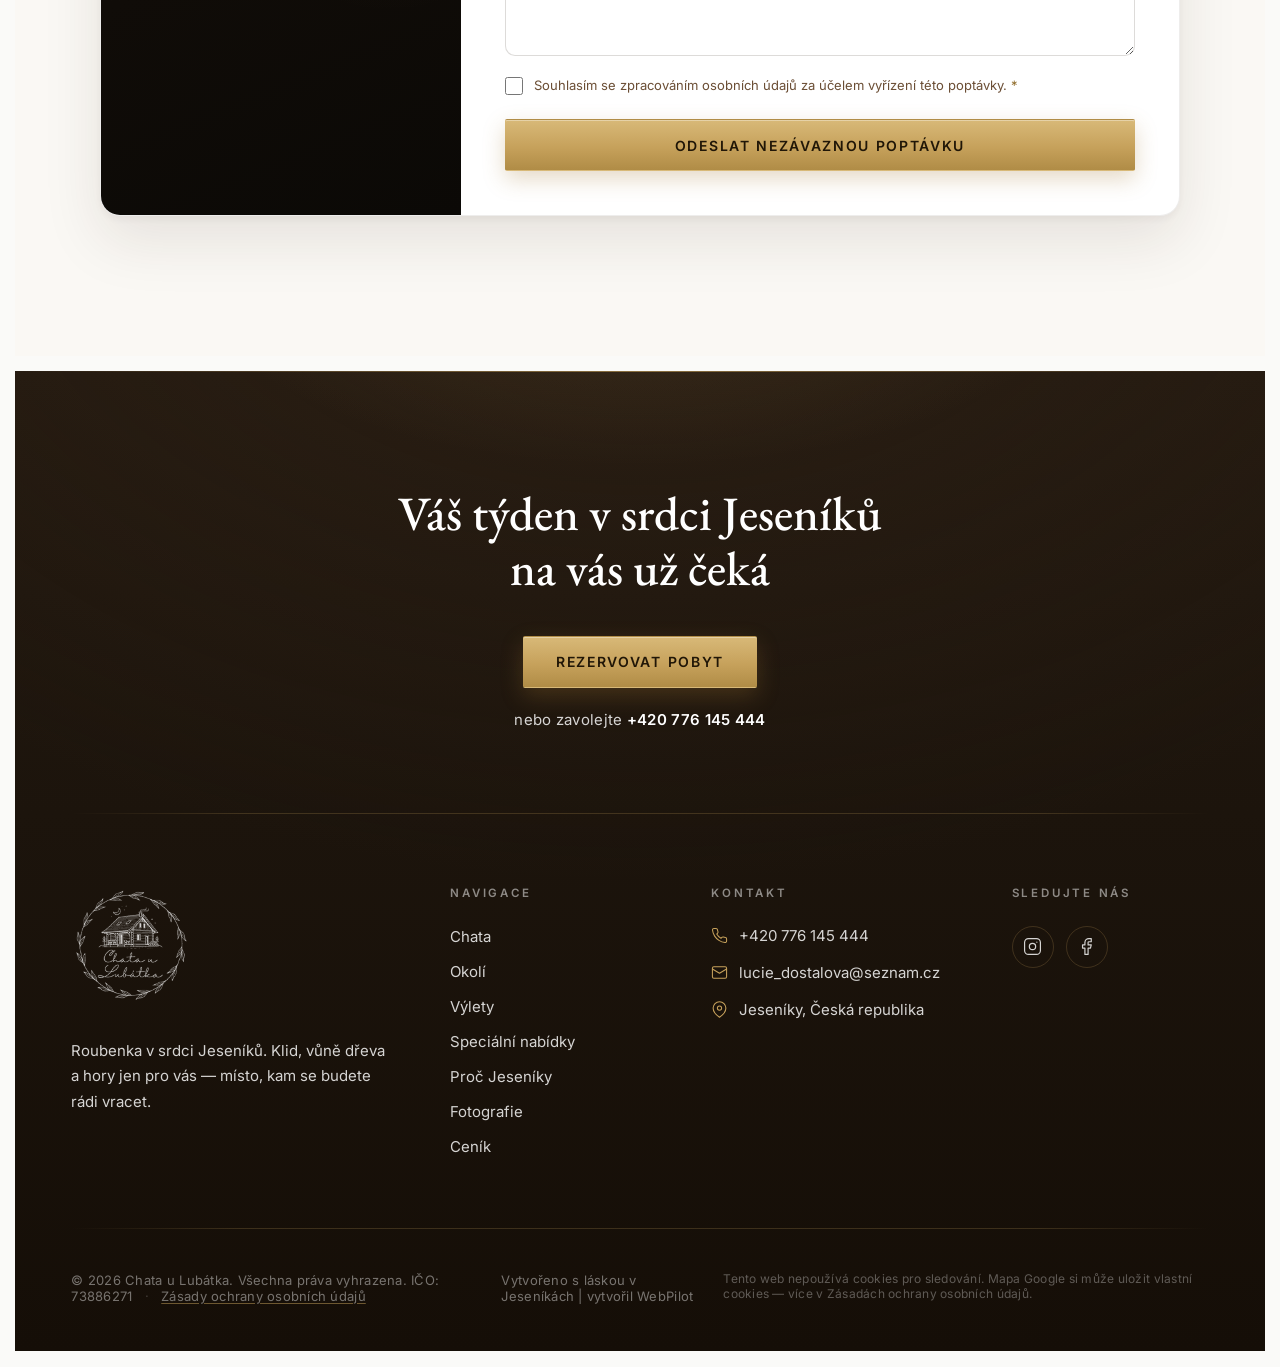
==== commit 764394fc: "Úprava textu v sekci Příběh „Kde ráno voní dřevo a kocháte se výhledem do údolí" → „Kde voní dřevo a" ====
--- a/index.html
+++ b/index.html
@@ -218,8 +218,8 @@
             <span class="story__title-line story__title-line--accent"><span class="story__title-inner">k přírodě Jeseníků</span></span>
           </h2>
           <p class="story__text">
-            Chtěli jsme vytvořit místo, kde se čas skutečně zpomaluje. Kde ráno voní dřevo
-            a kocháte se výhledem do údolí, odpoledne patří nádherným stezkám Jeseníků a
+            Chtěli jsme vytvořit místo, kde se čas skutečně zpomaluje. Kde voní dřevo
+            a kocháte se krásnou přírodou, odpoledne patří nádherným stezkám Jeseníků a
             večer se všichni scházíte kolem ohně. Tak se zrodila Chata u&nbsp;Lubátka —
             roubenka, kde je každý detail stavěn na autentičnost a klid. Místo, kde se
             skutečně počítá jen jedno: kvalitní čas s těmi, na kterých vám záleží.
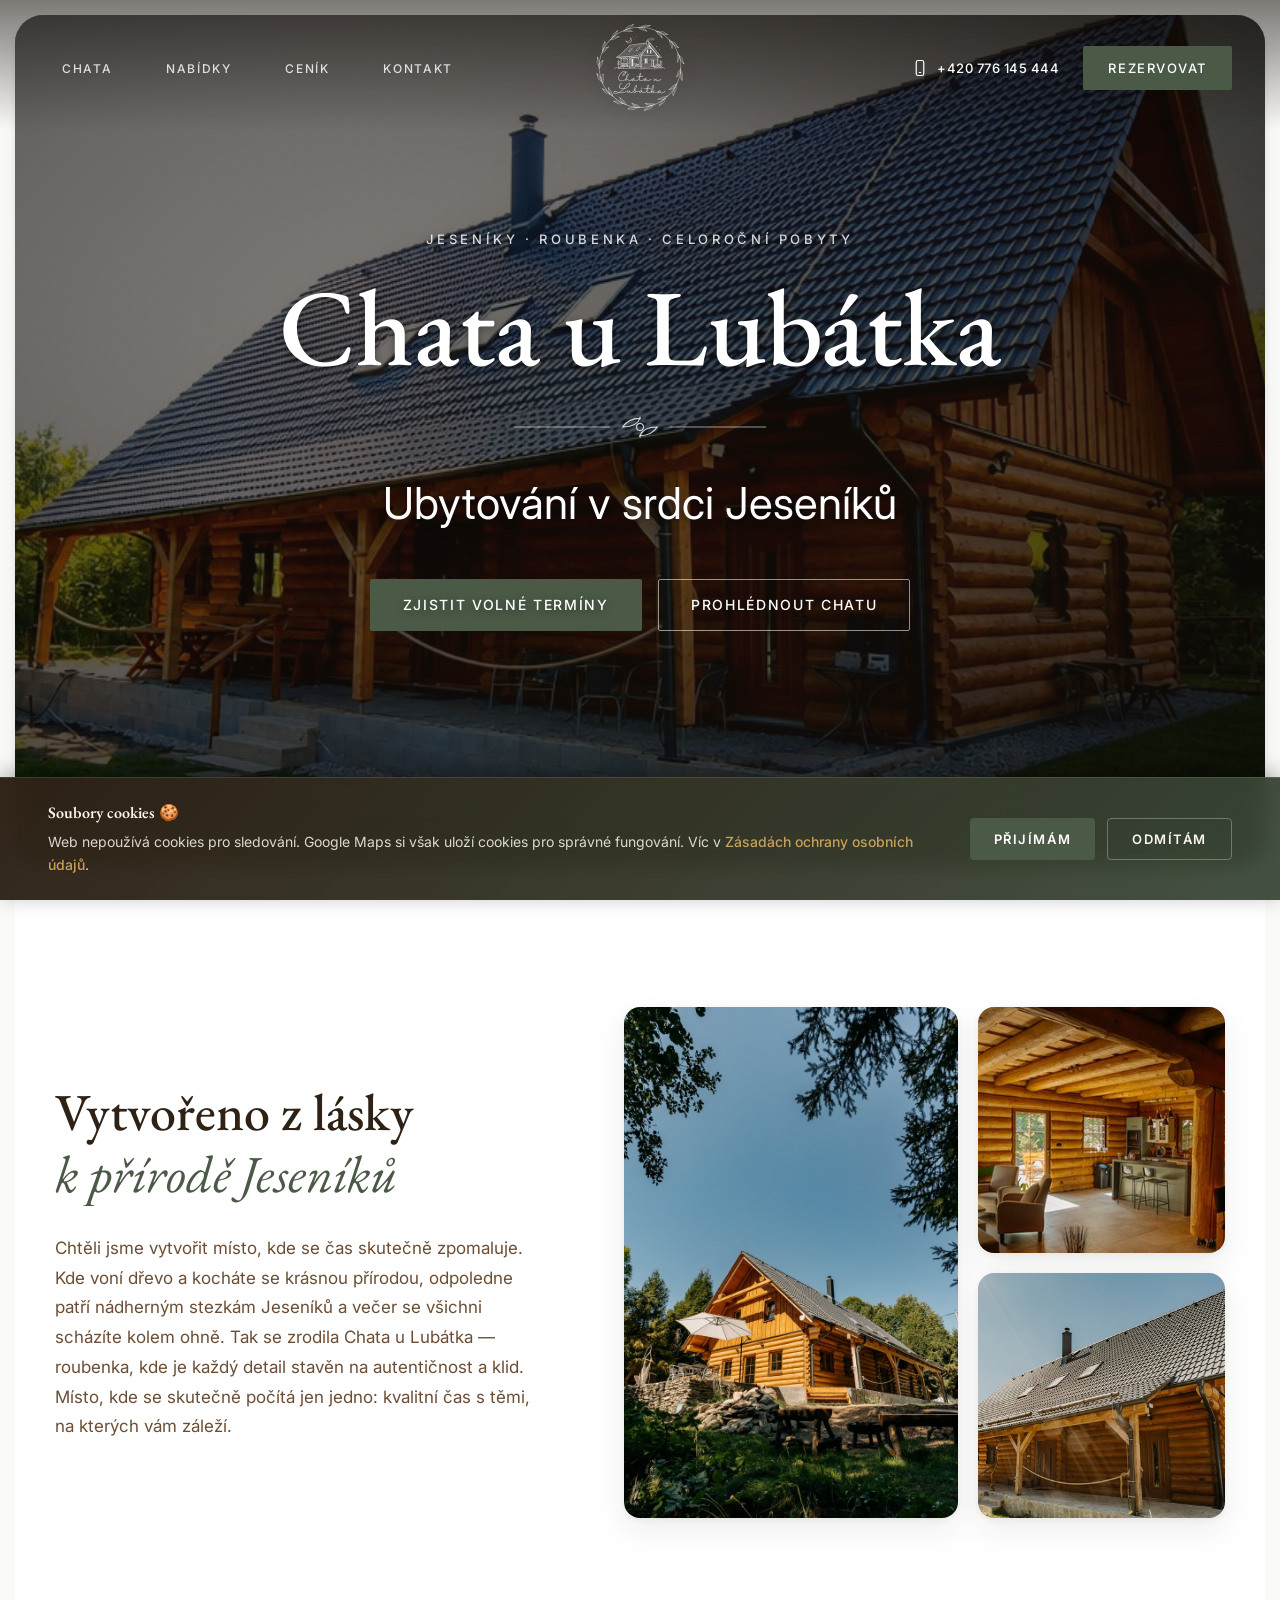
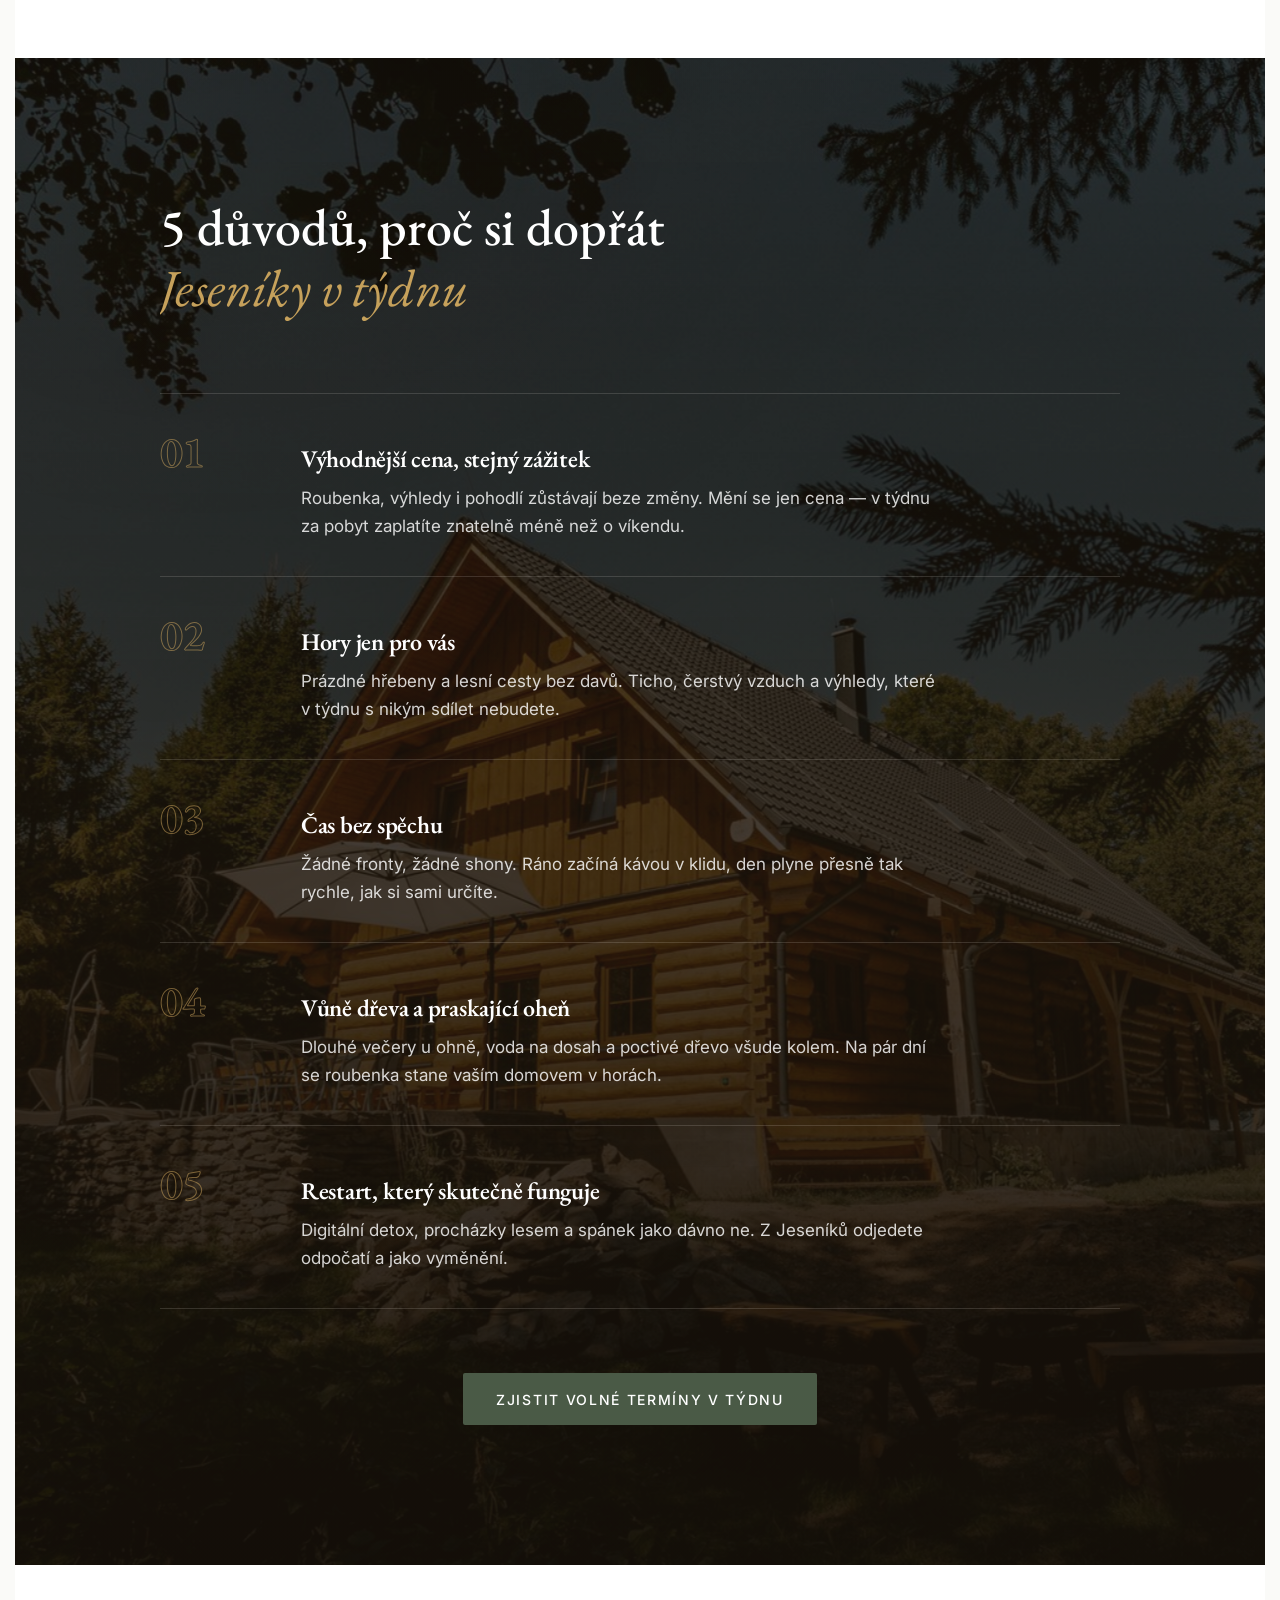
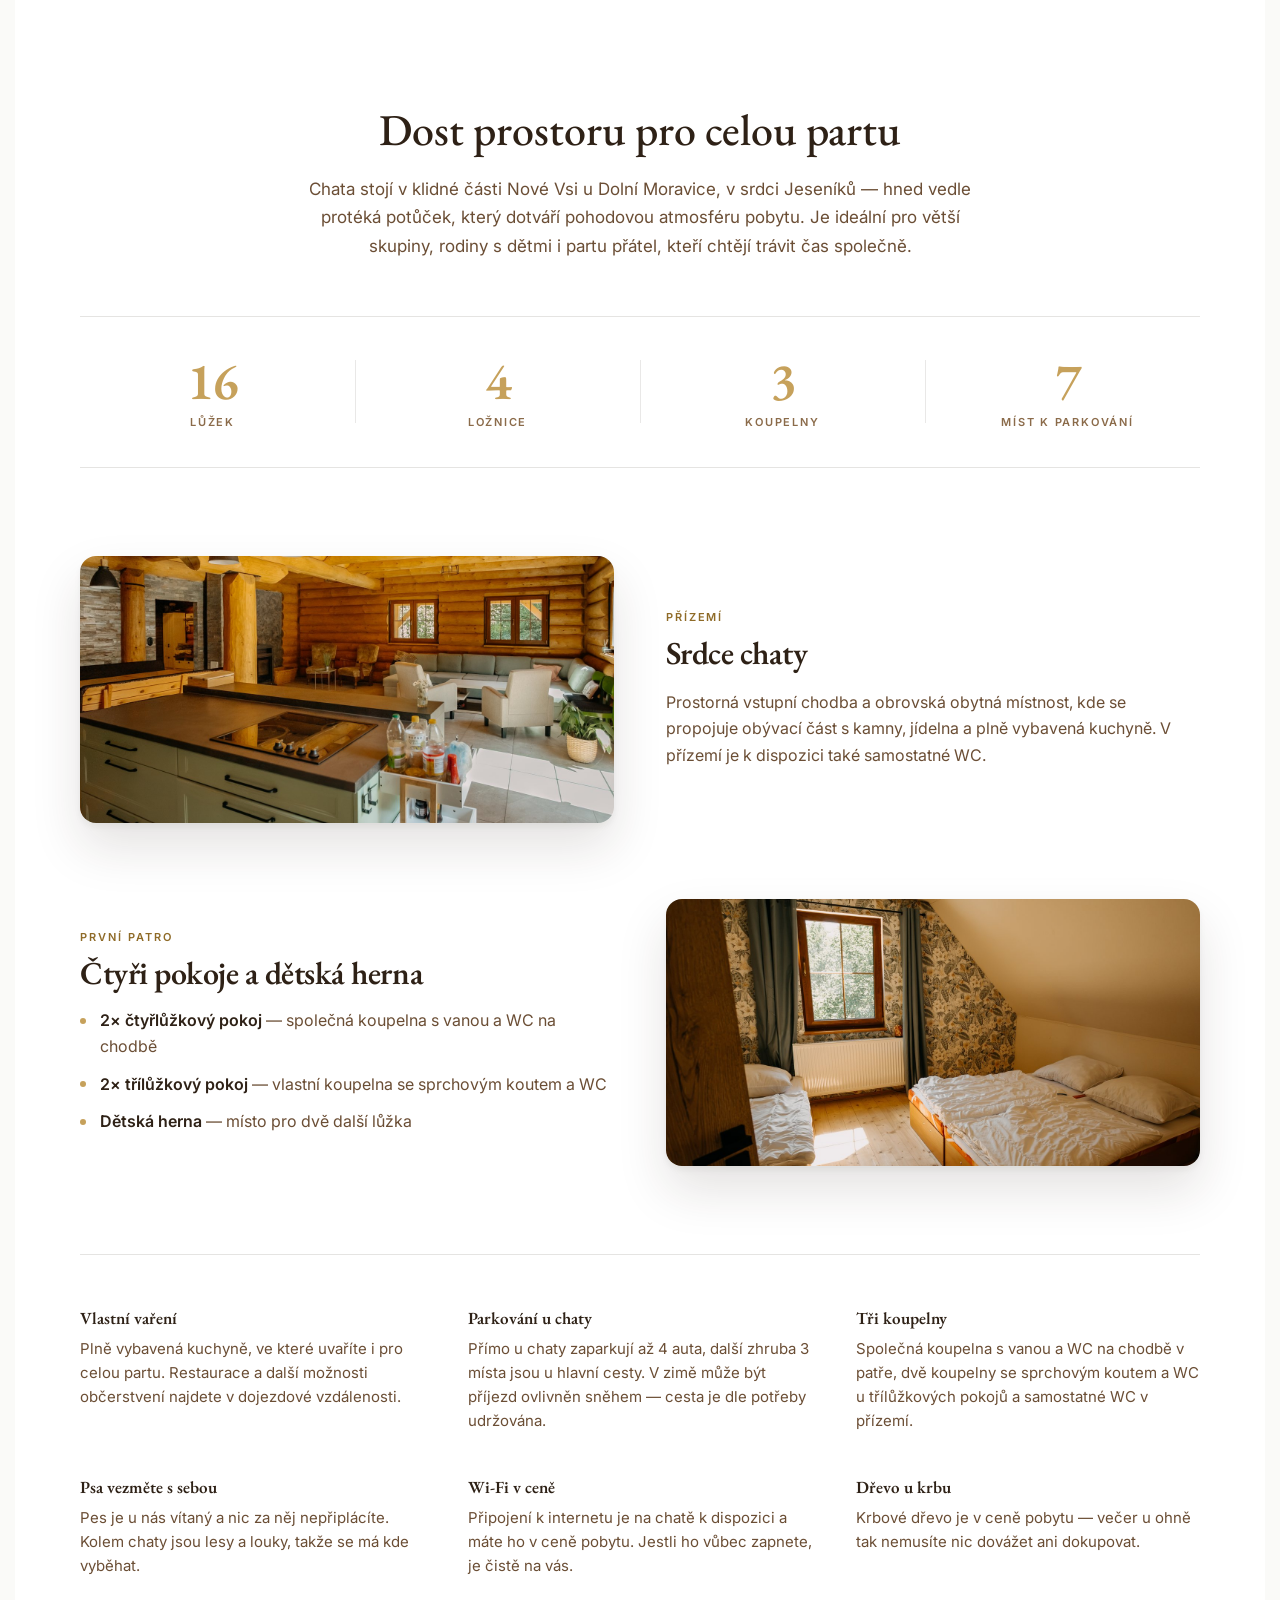
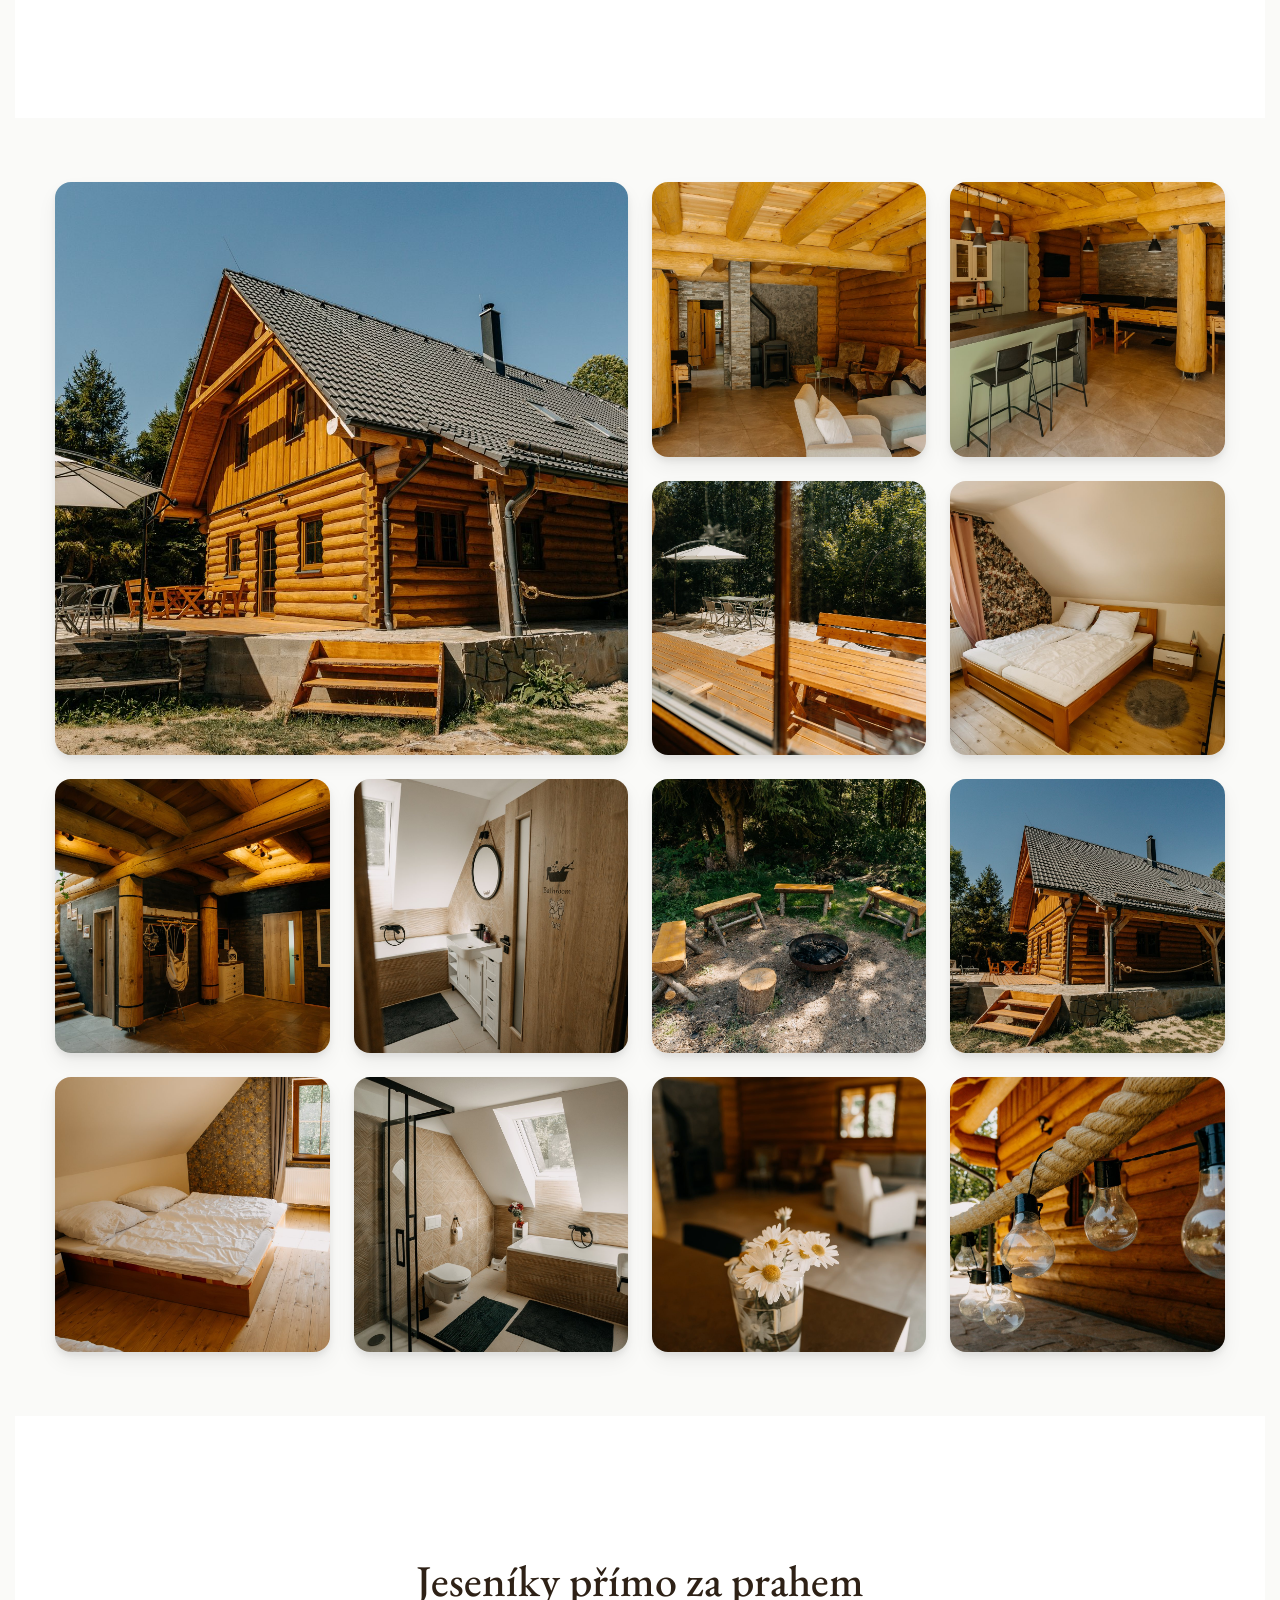
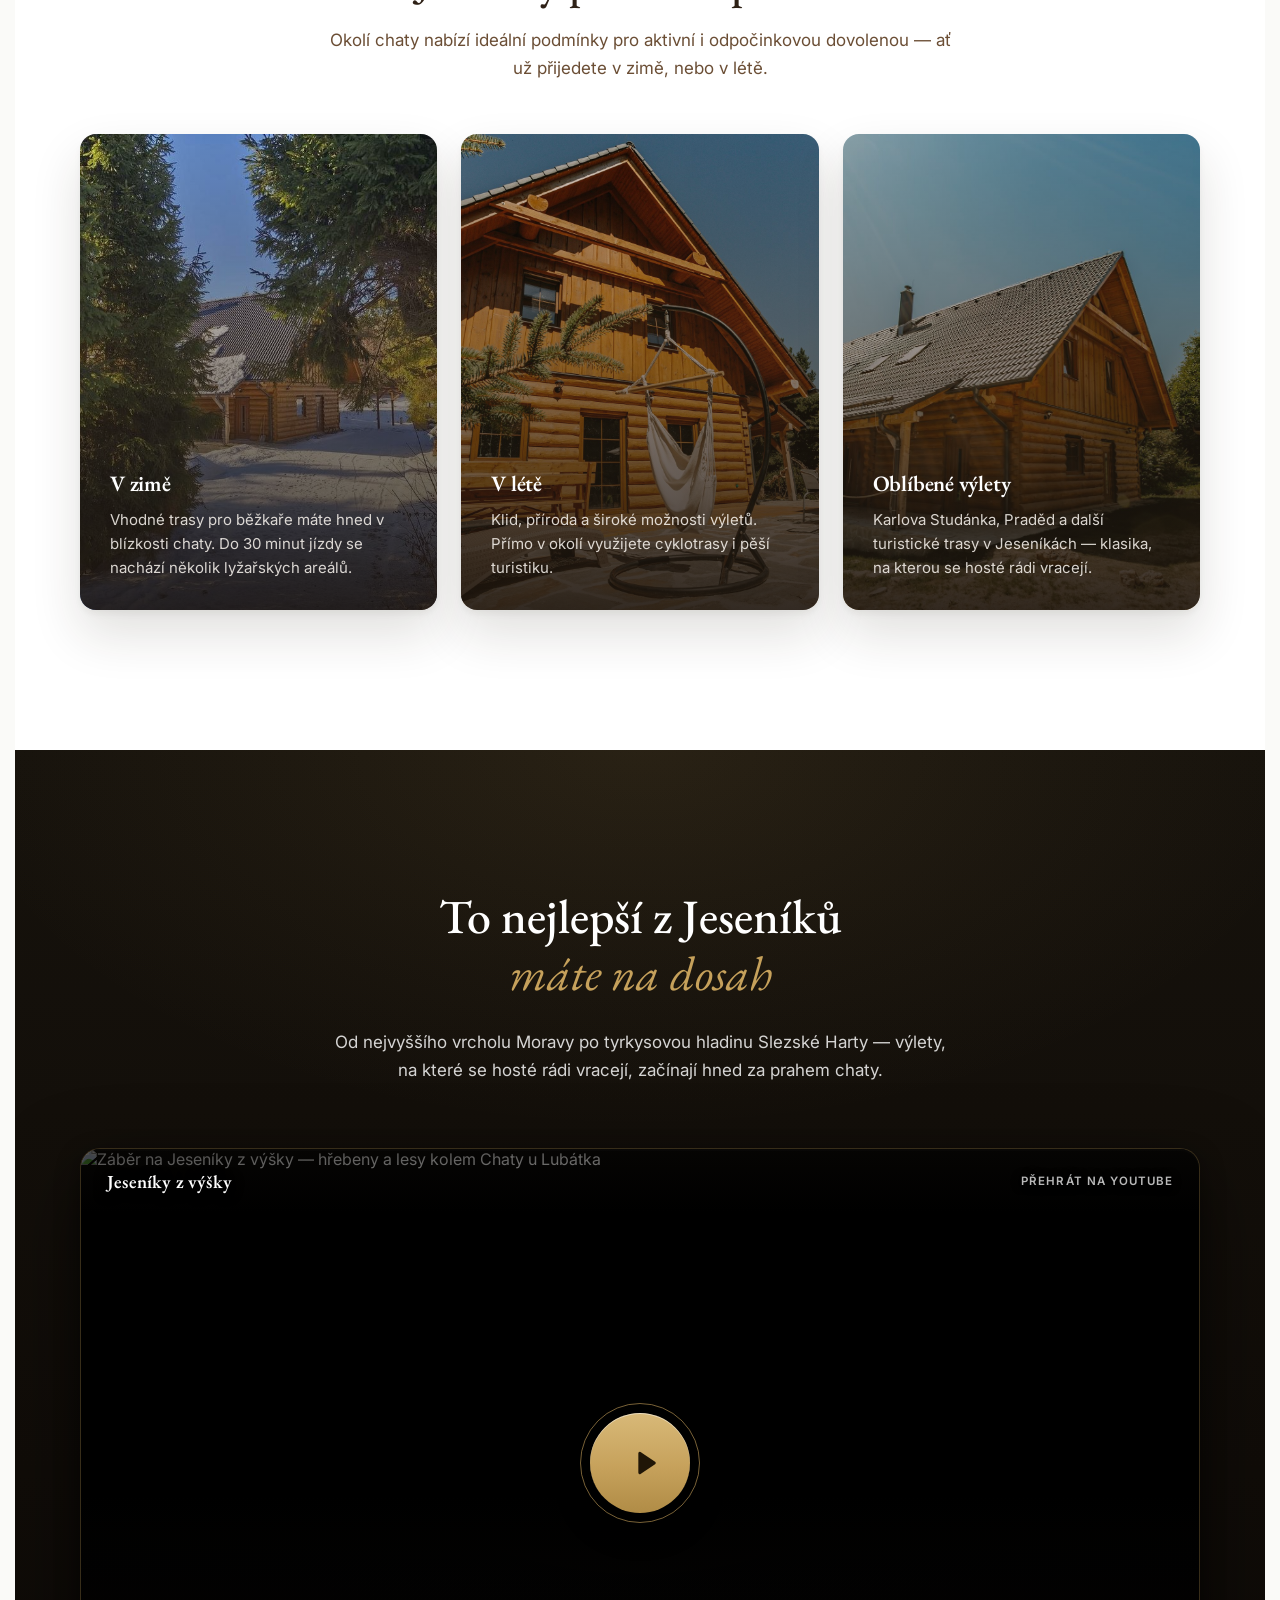
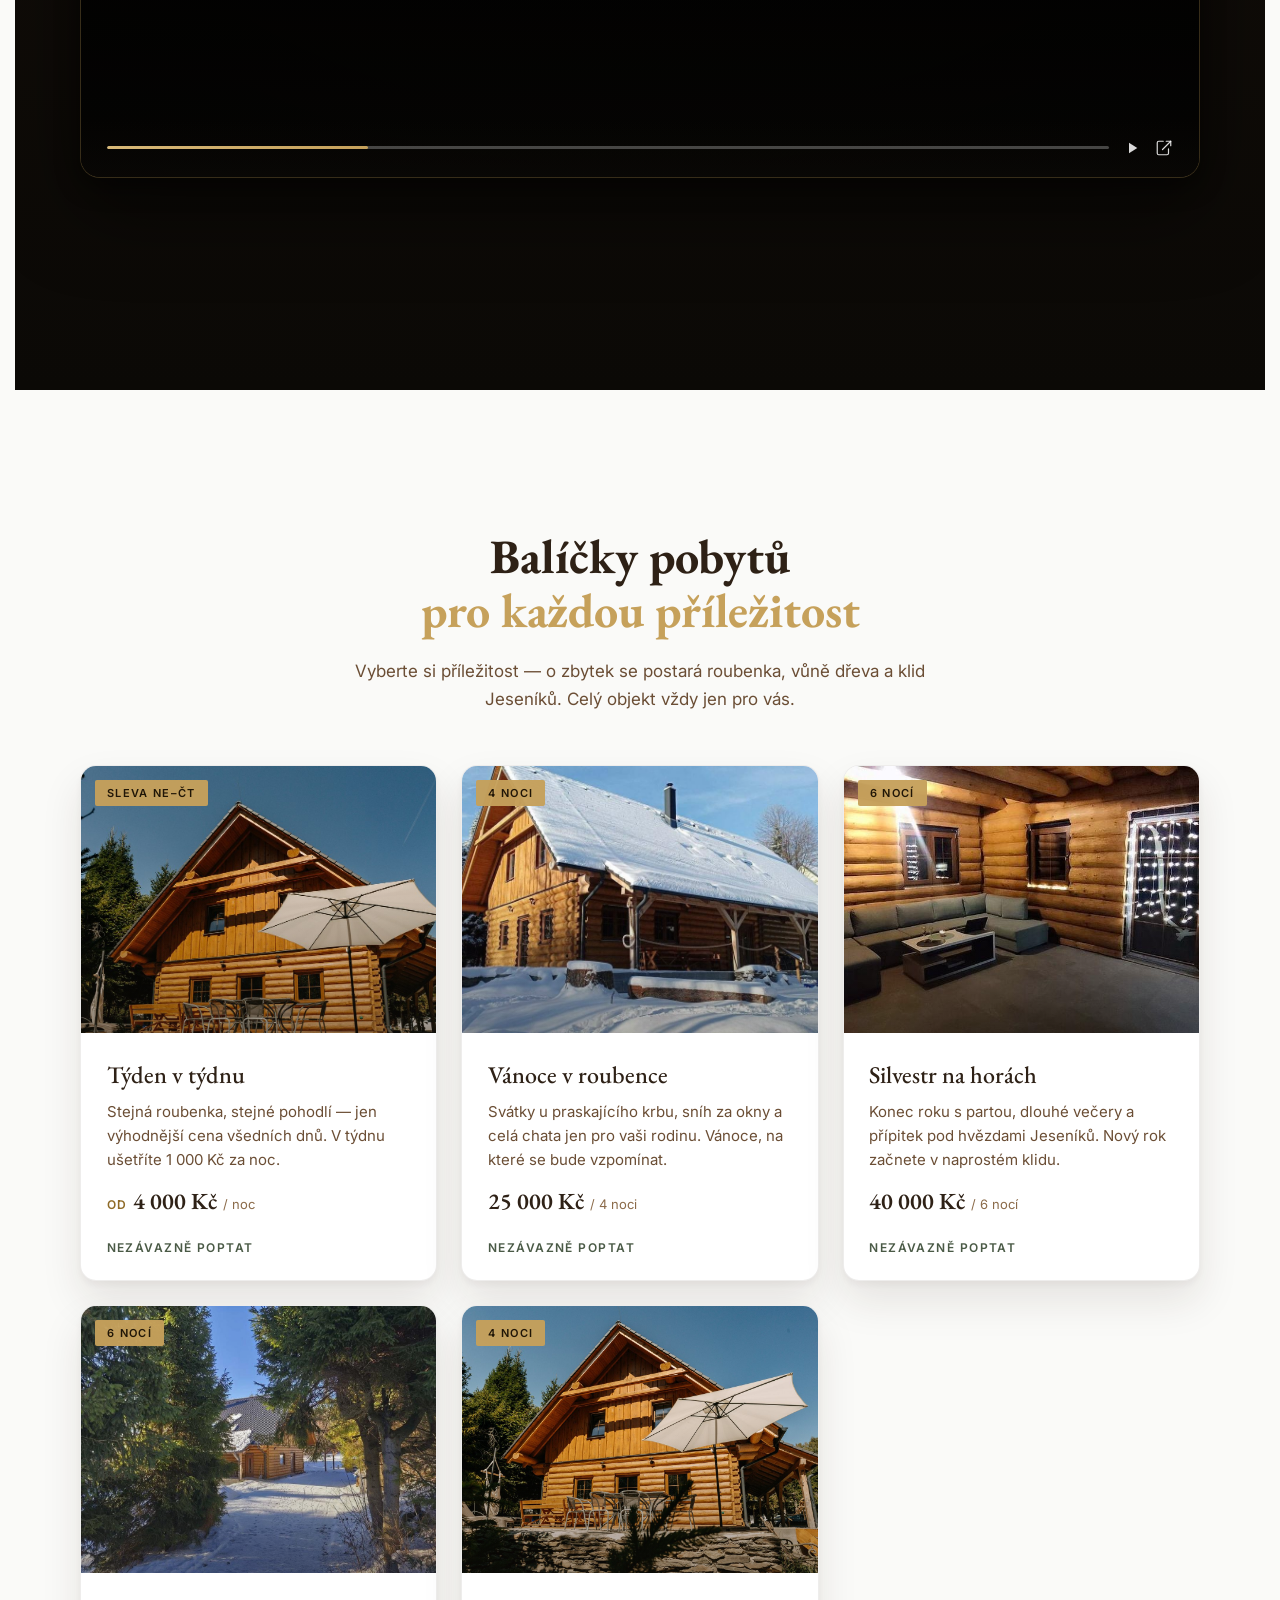
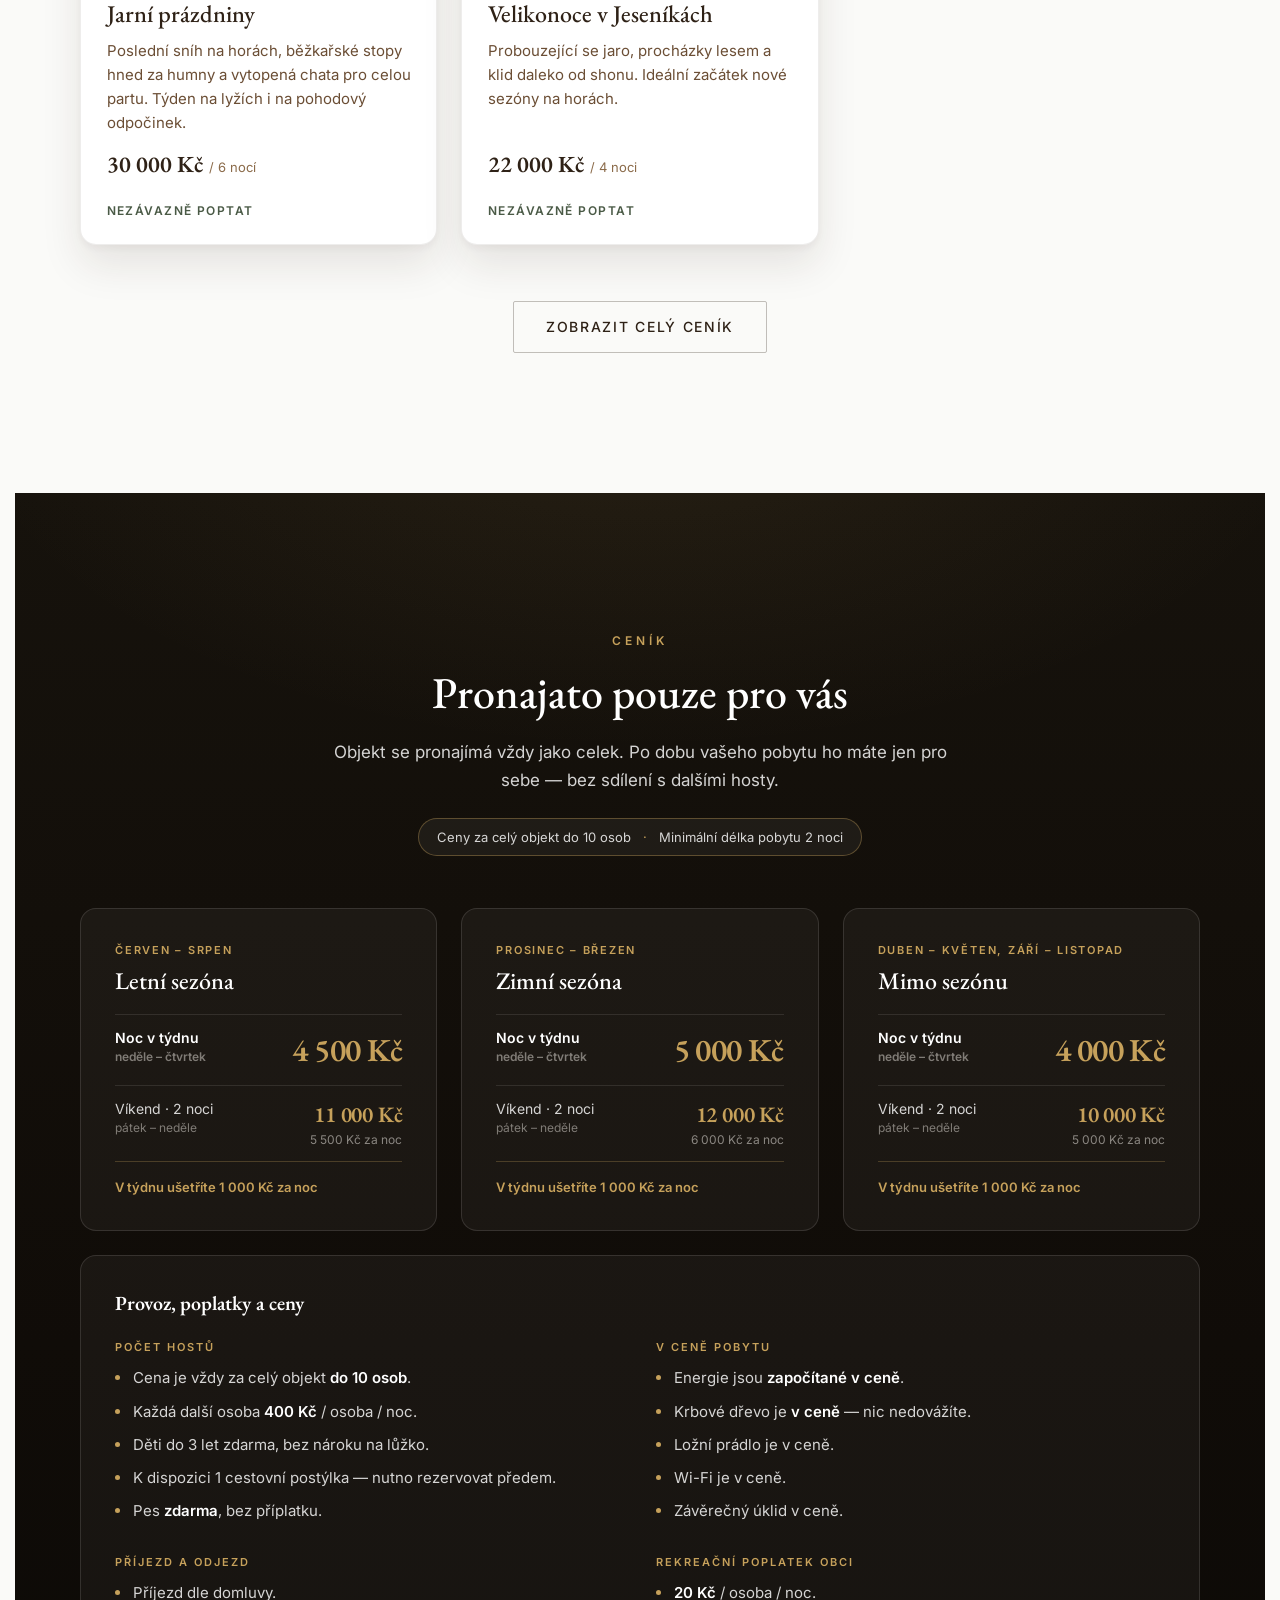
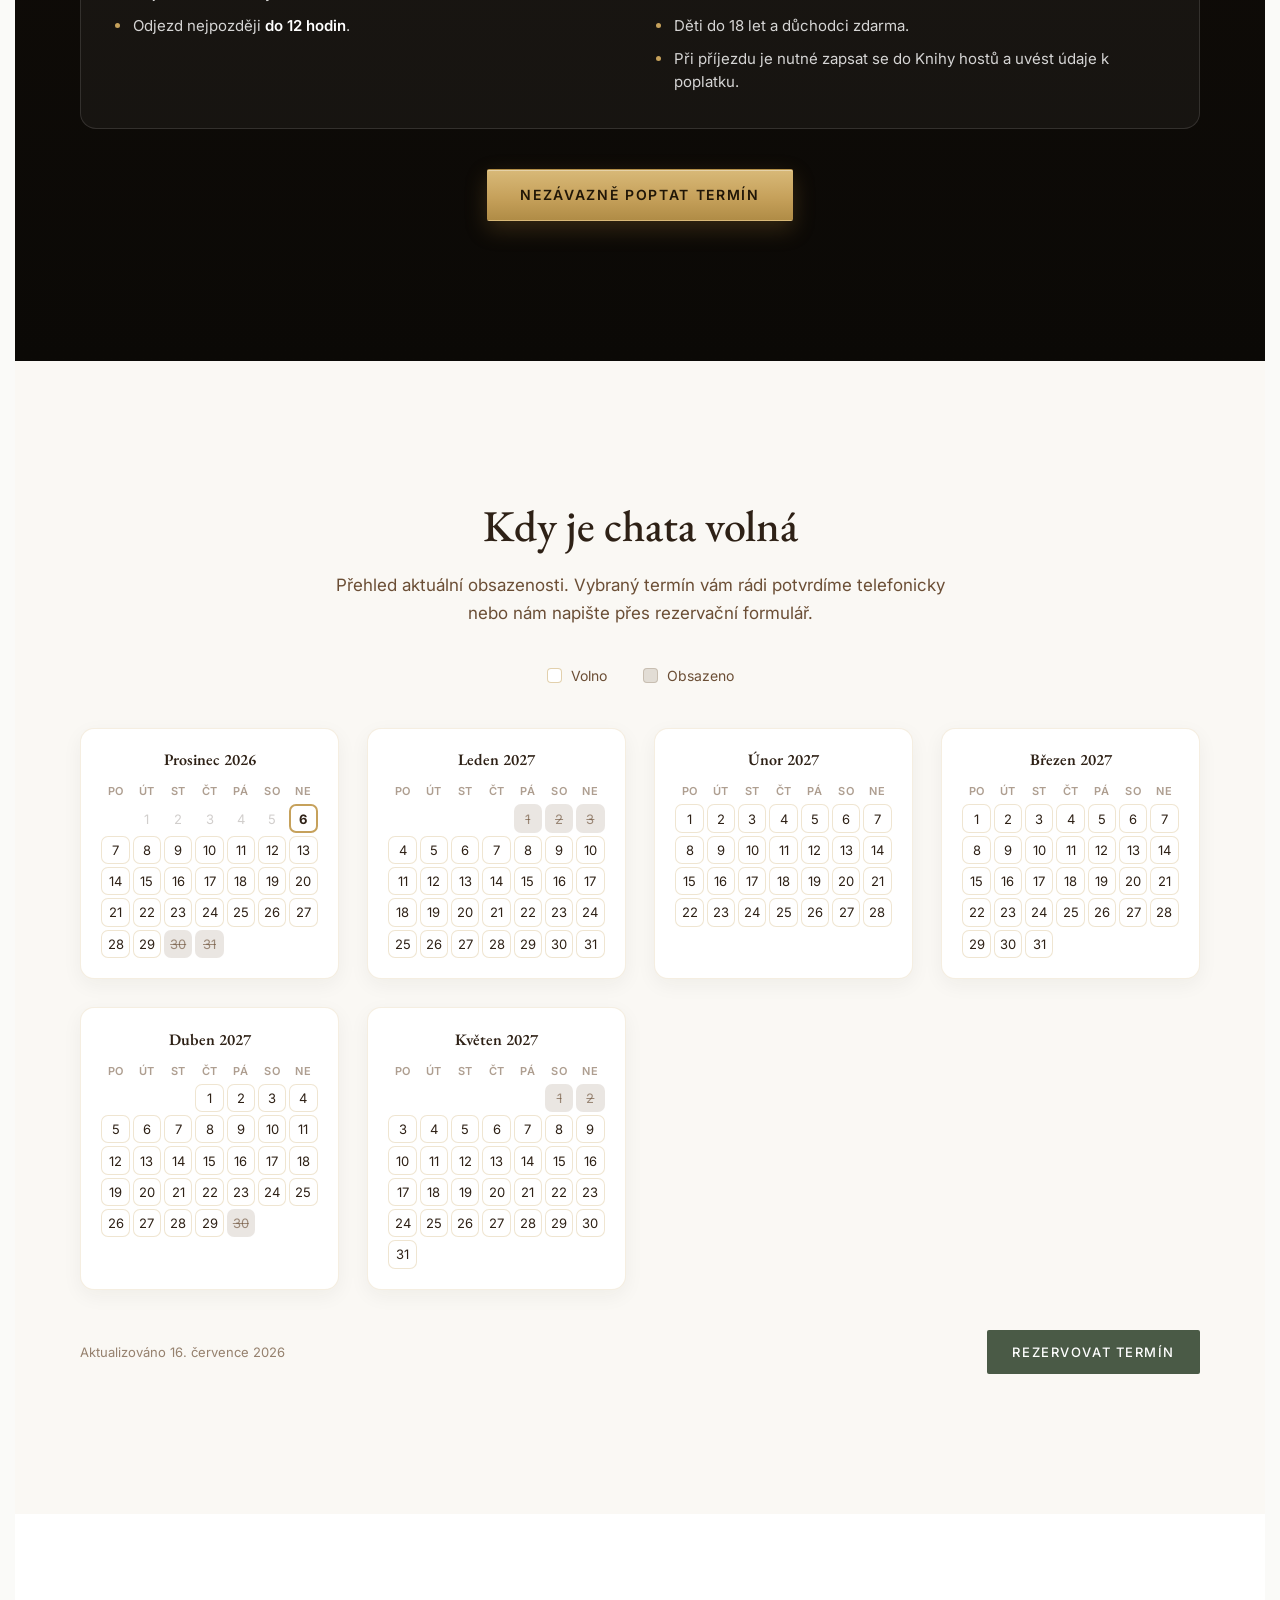
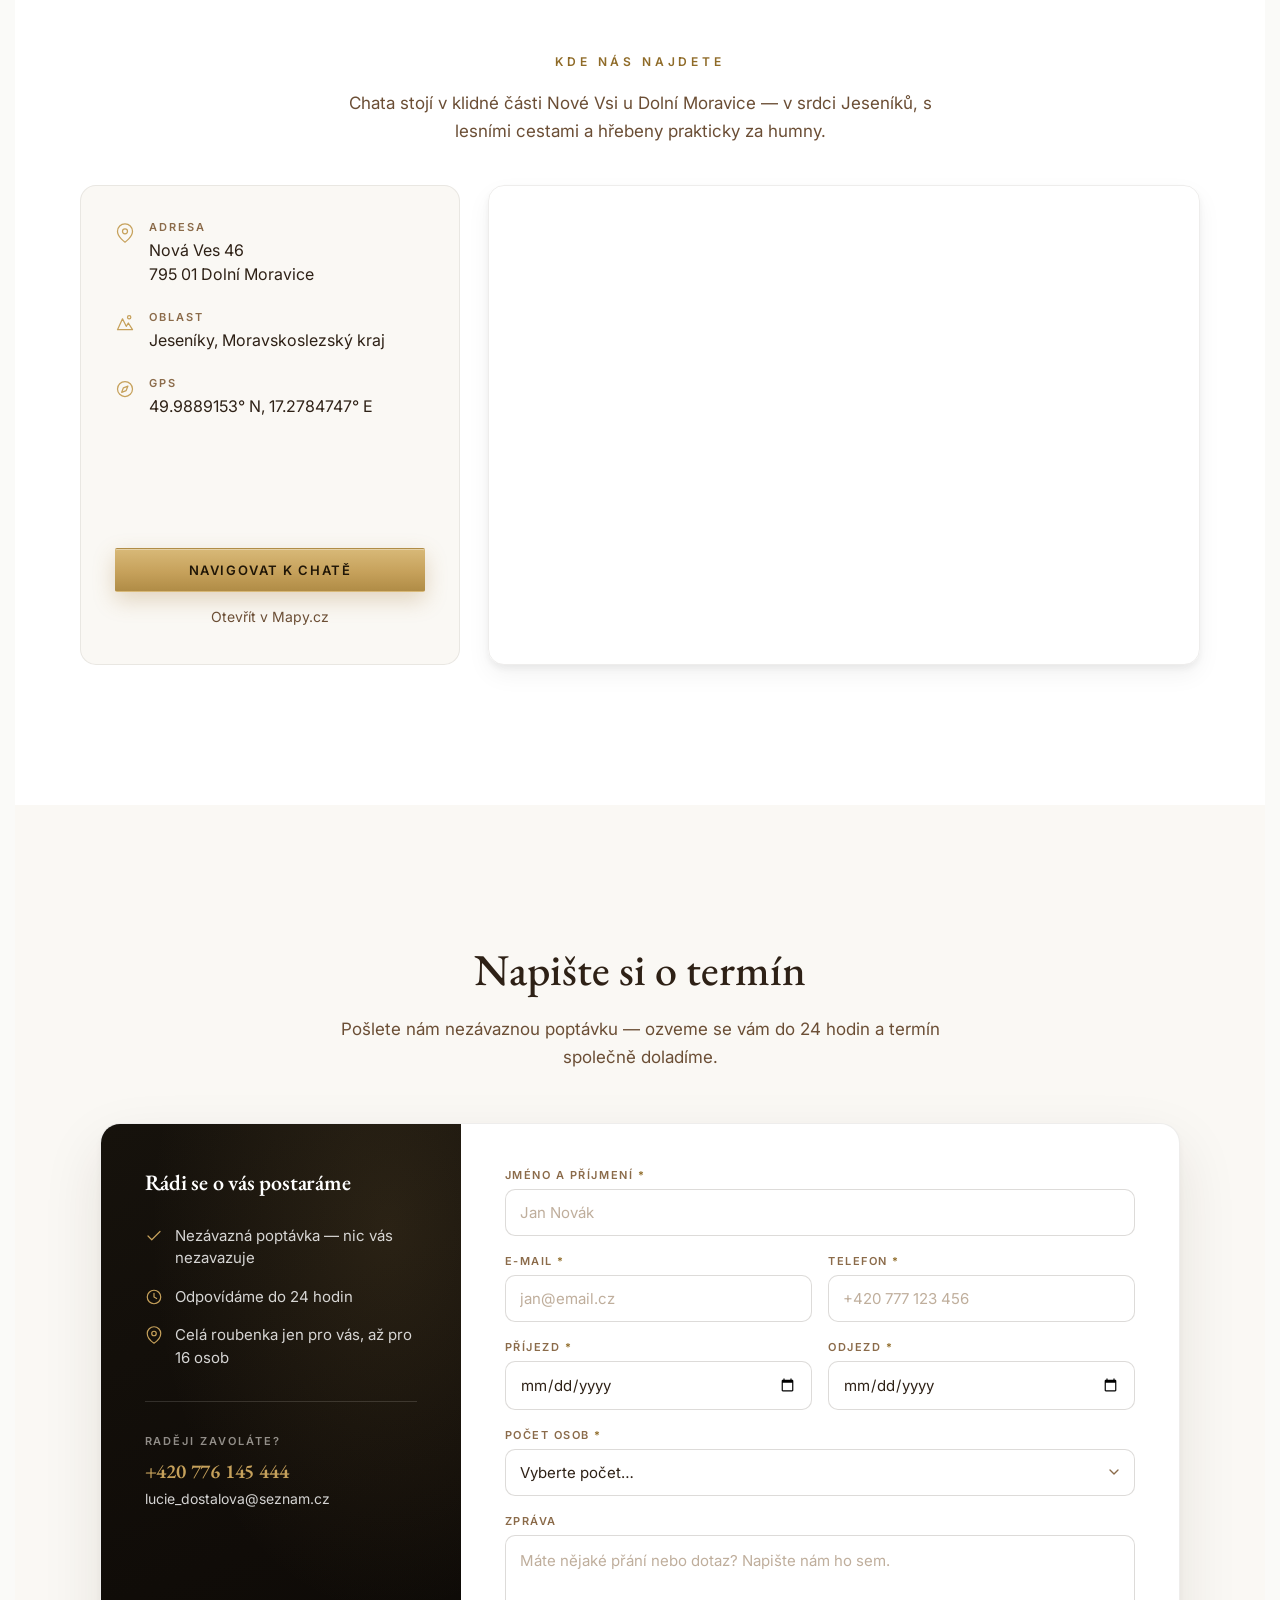
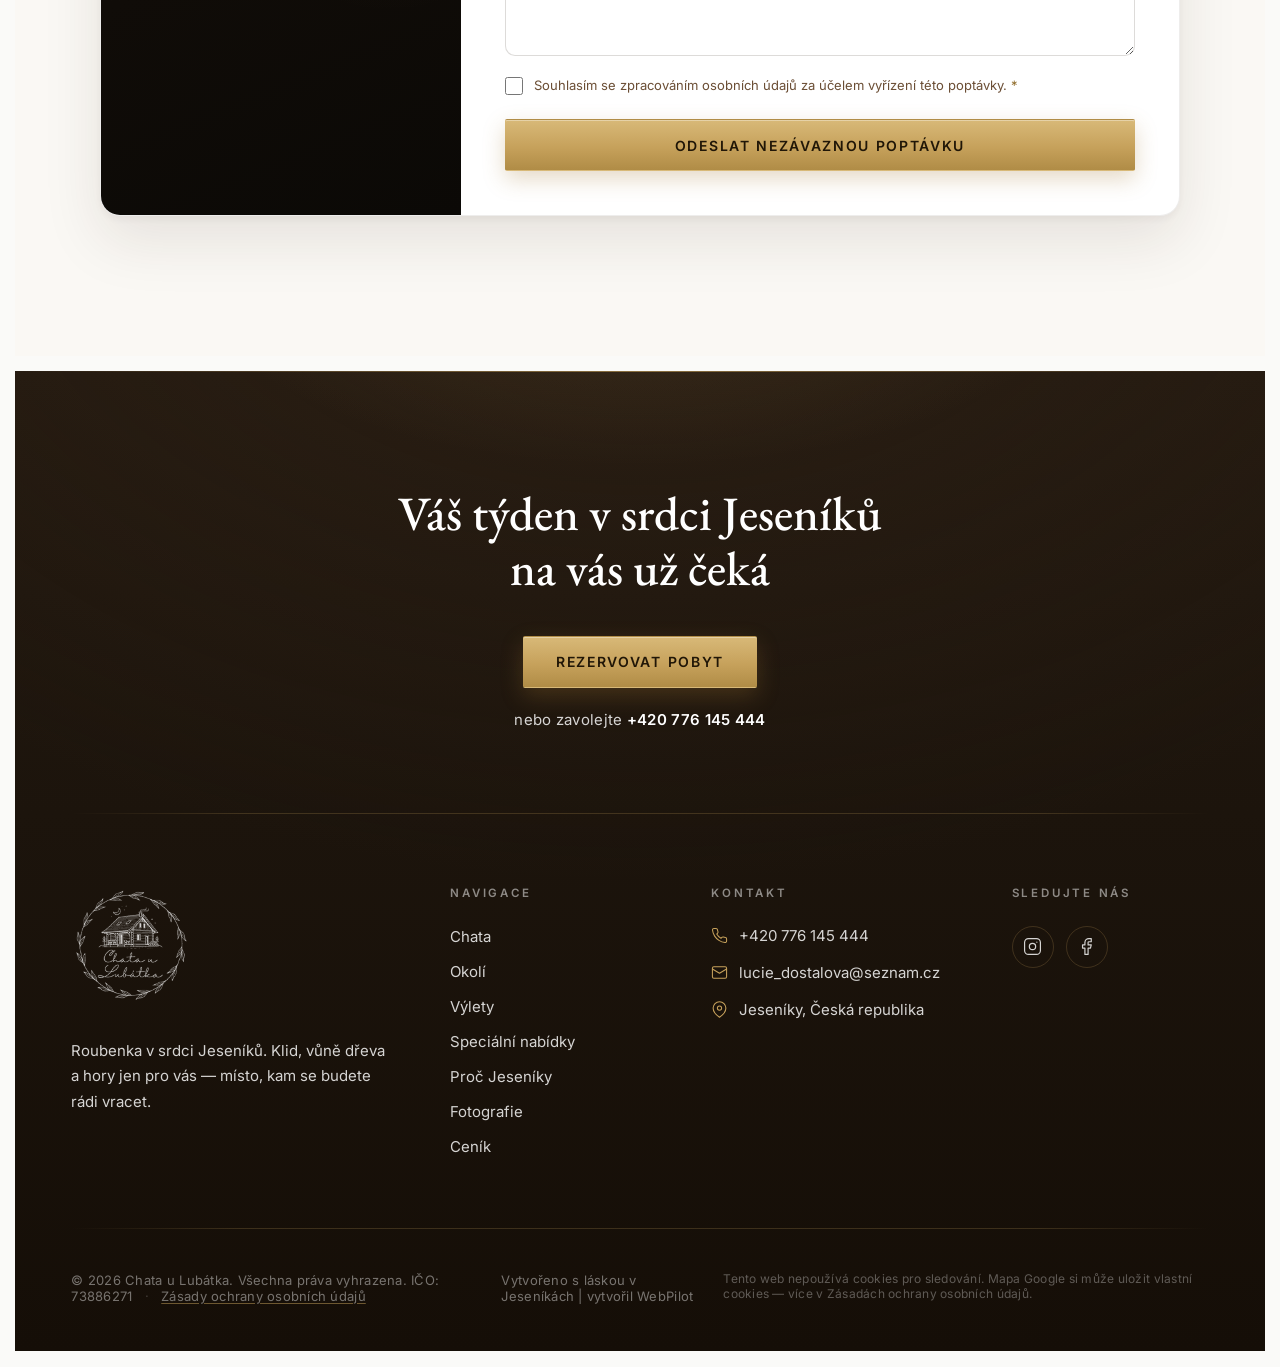
==== commit d9da017b: "Úprava textu — Přízemí / Srdce chaty „velkorysá obytná místnost … s krbem … Právě tady se všichni se" ====
--- a/index.html
+++ b/index.html
@@ -351,9 +351,9 @@
               <p class="stay__floor-tag">Přízemí</p>
               <h3 class="stay__floor-title">Srdce chaty</h3>
               <p class="stay__floor-text">
-                Prostorná vstupní chodba a velkorysá obytná místnost, kde se propojuje
-                obývací část s krbem, jídelna a plně vybavená kuchyně. Právě tady se
-                všichni sejdete. K dispozici je i samostatné WC.
+                Prostorná vstupní chodba a obrovská obytná místnost, kde se propojuje
+                obývací část s kamny, jídelna a plně vybavená kuchyně. V přízemí je
+                k dispozici také samostatné WC.
               </p>
             </div>
           </article>
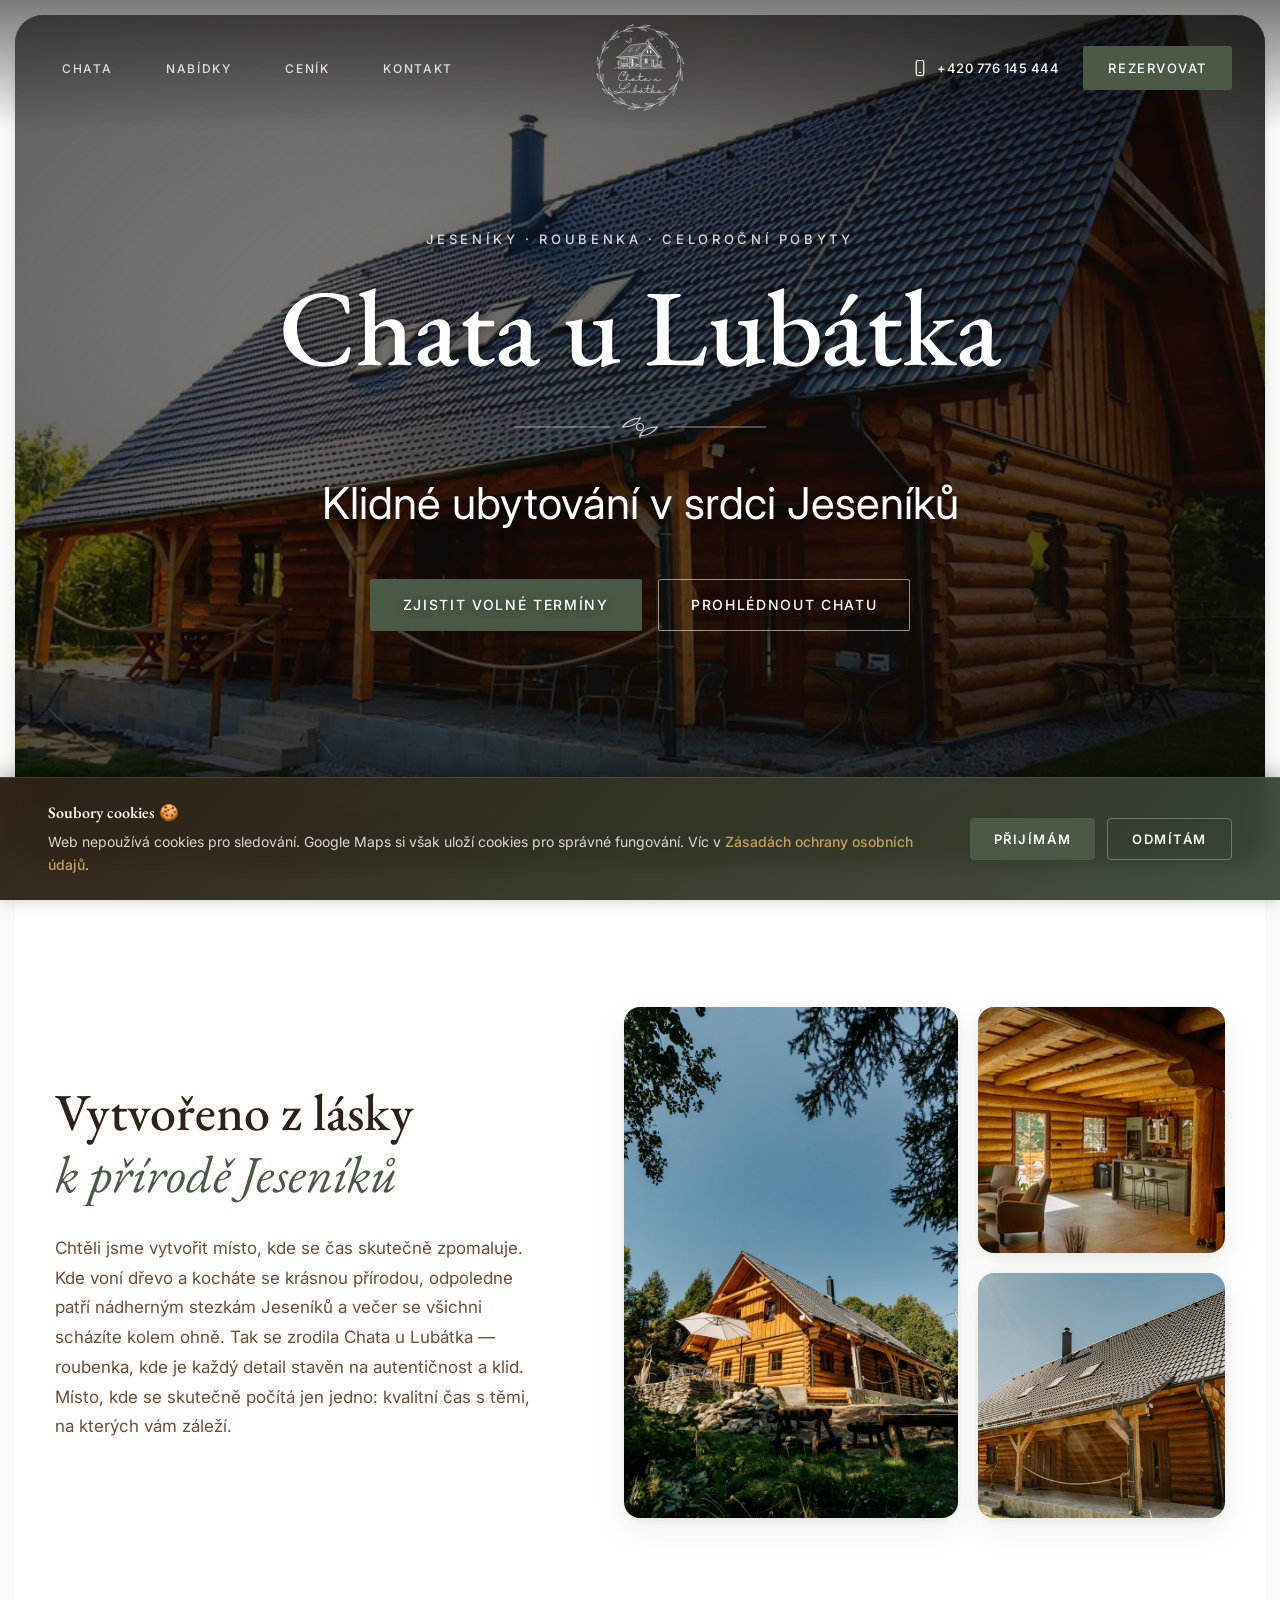
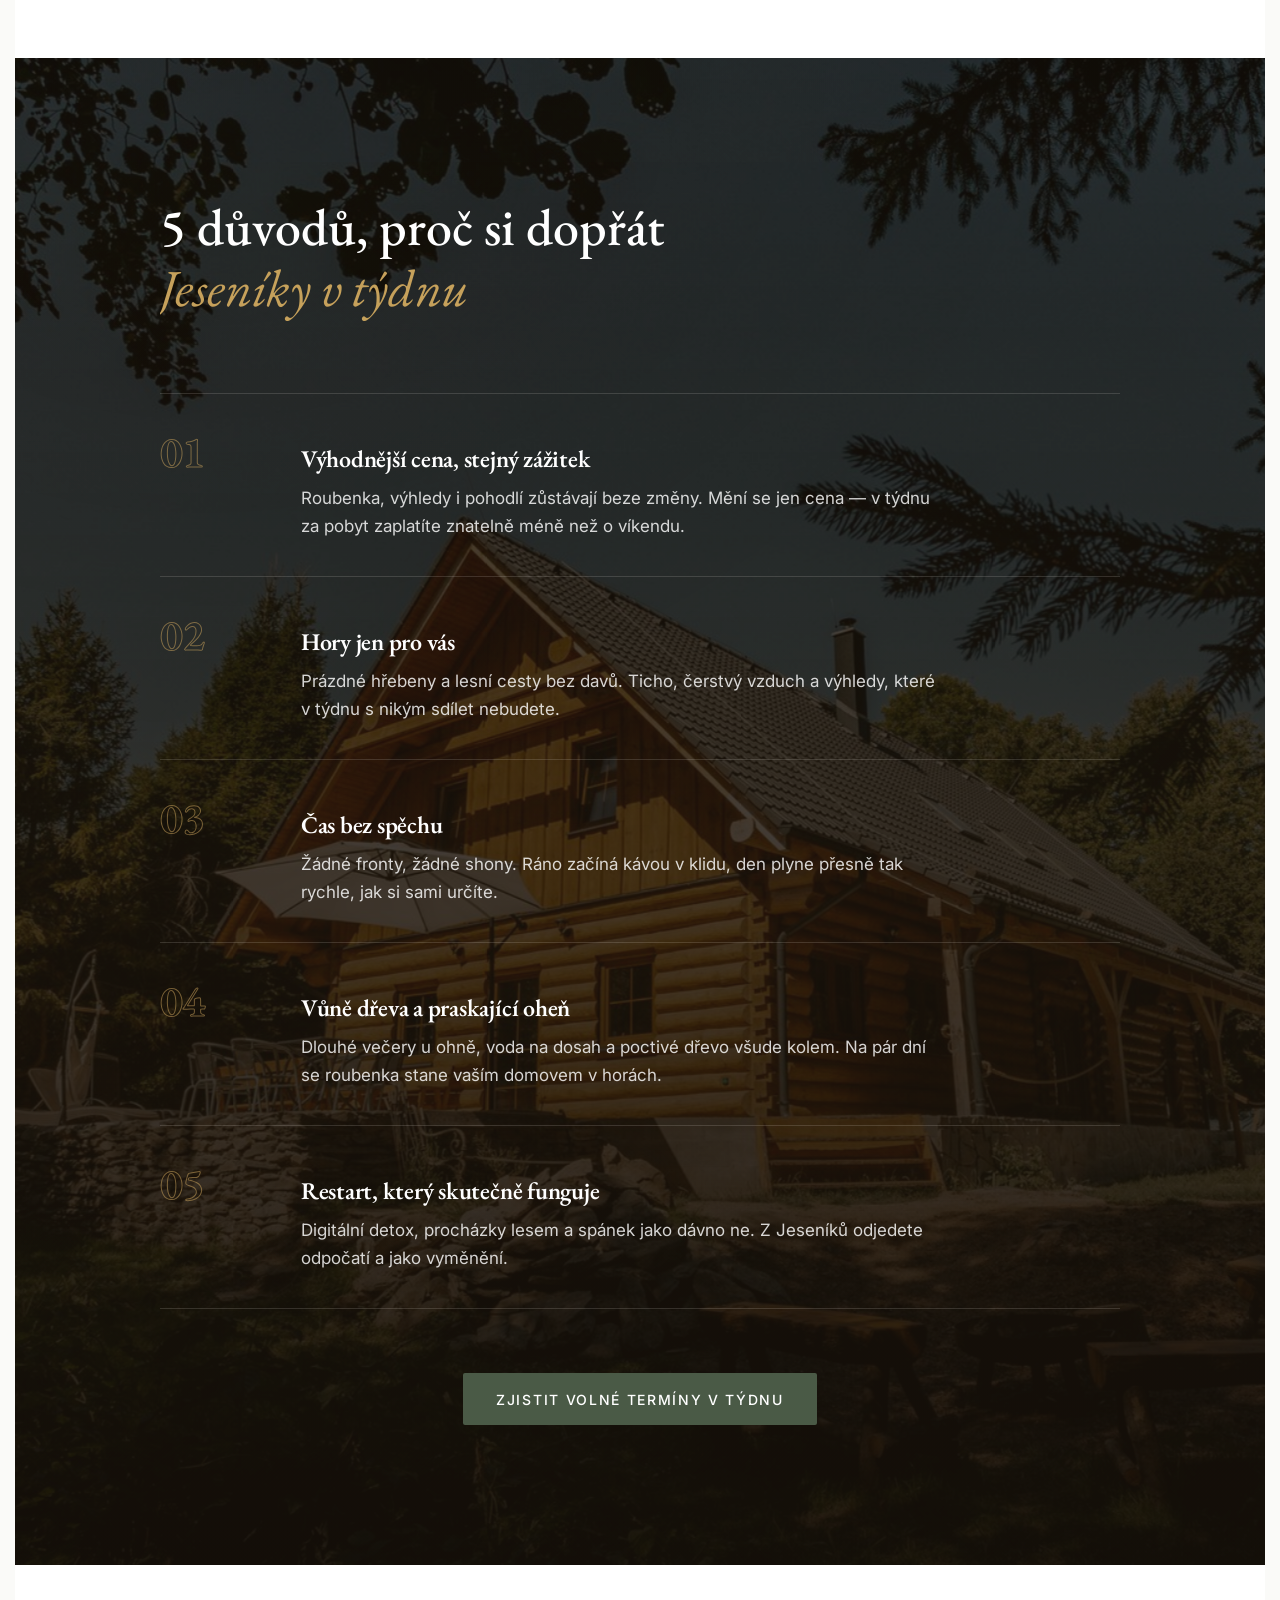
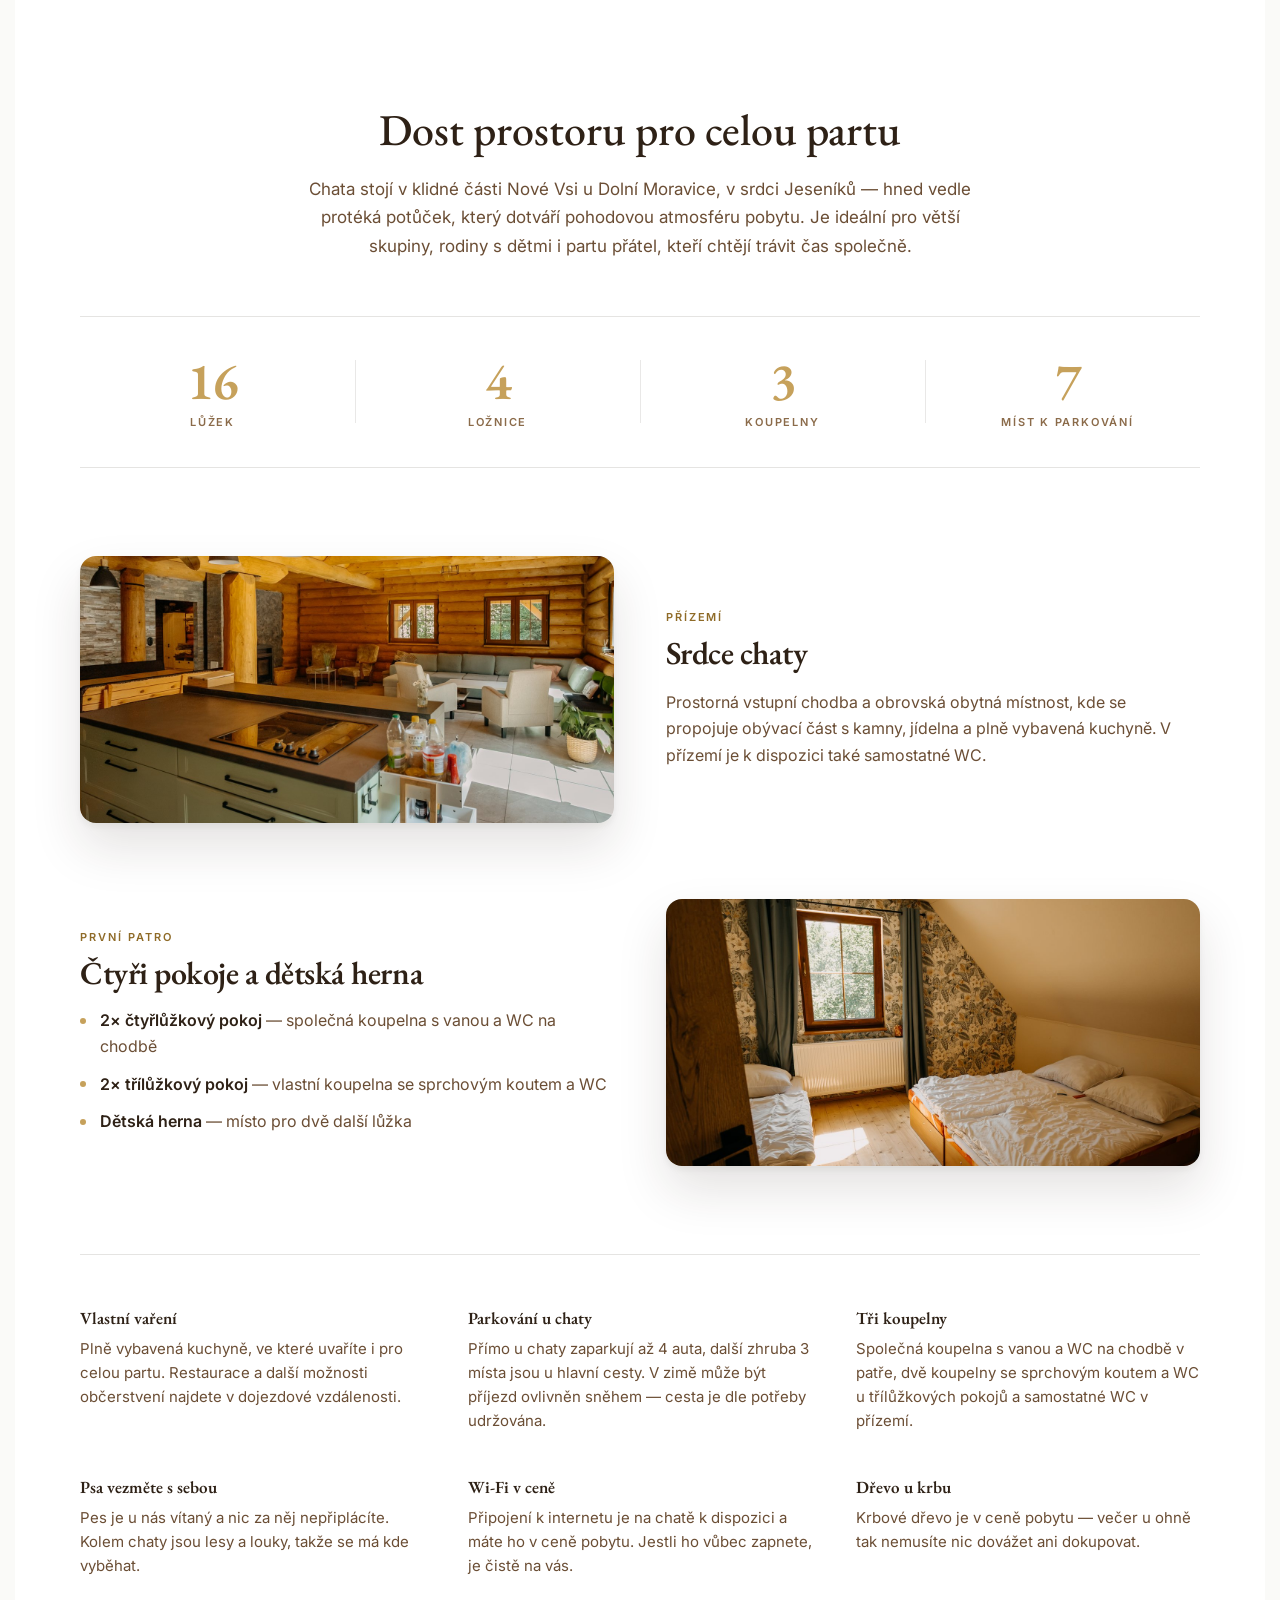
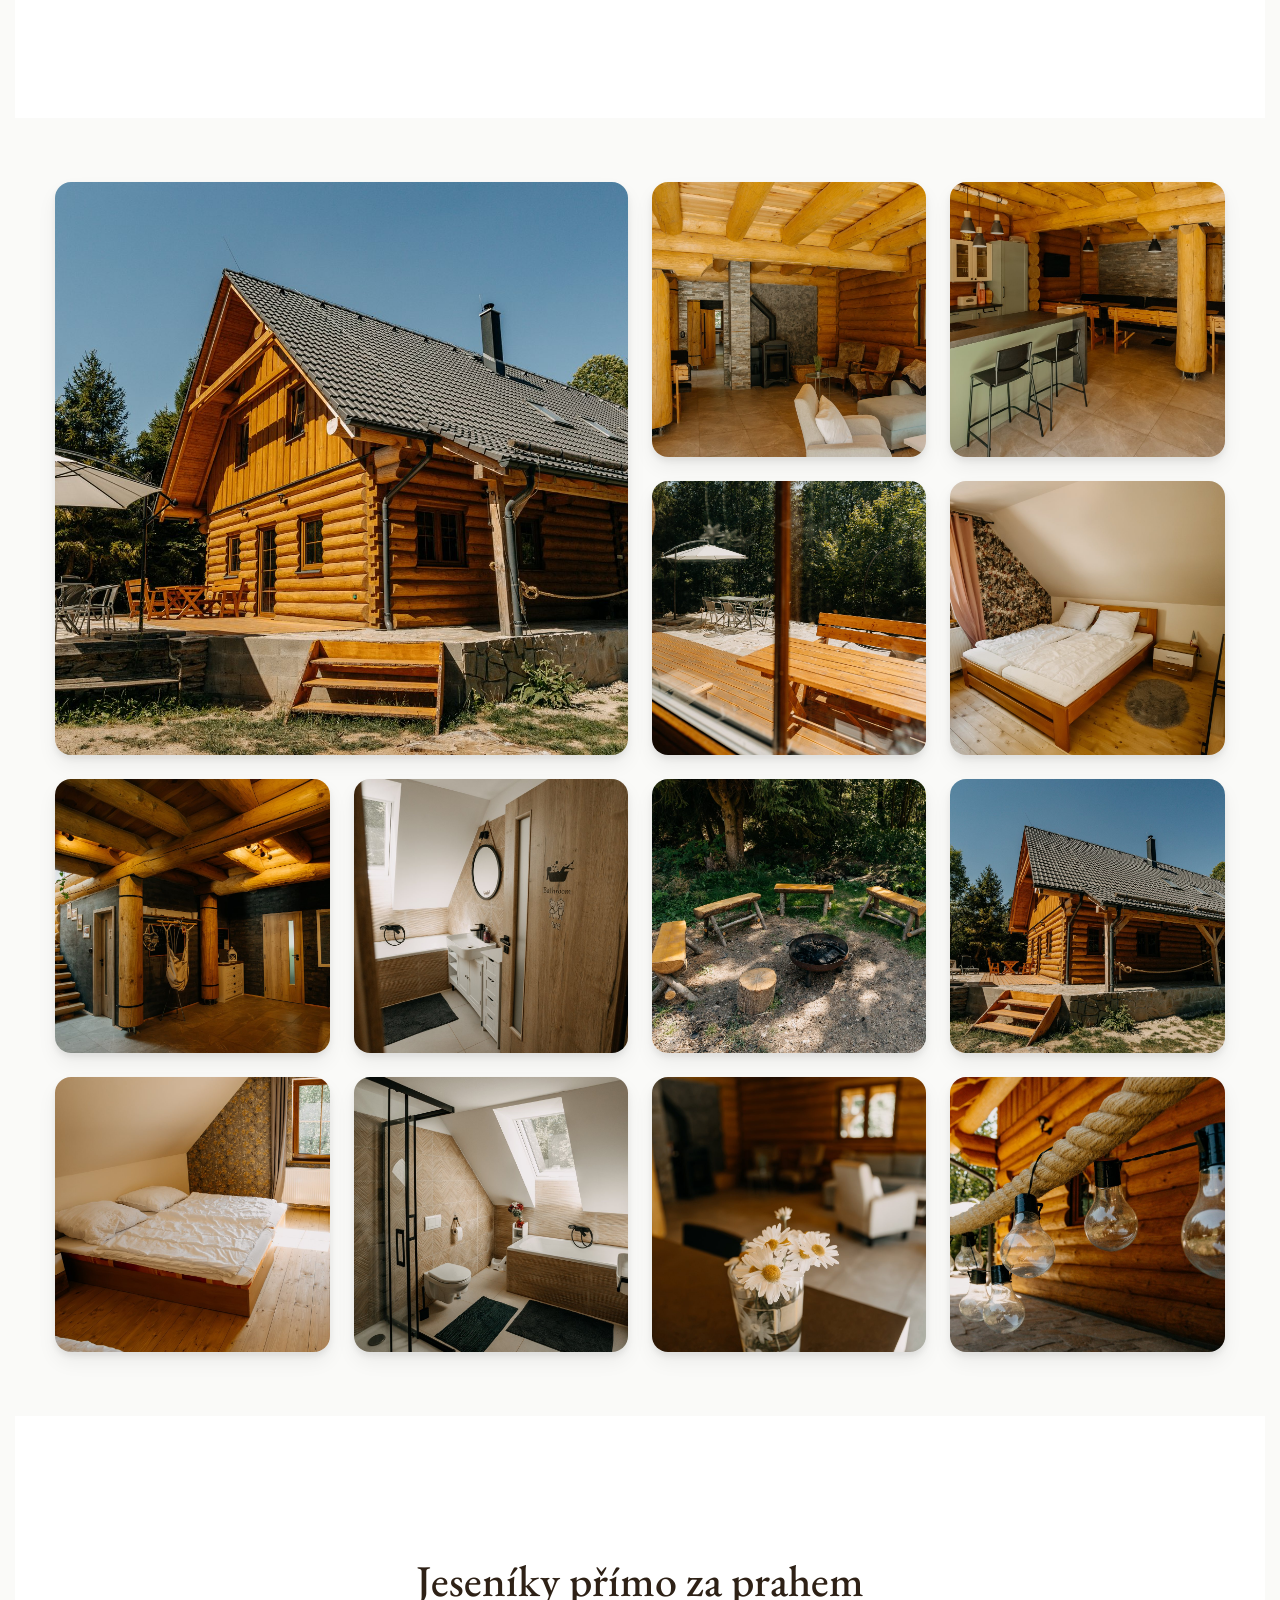
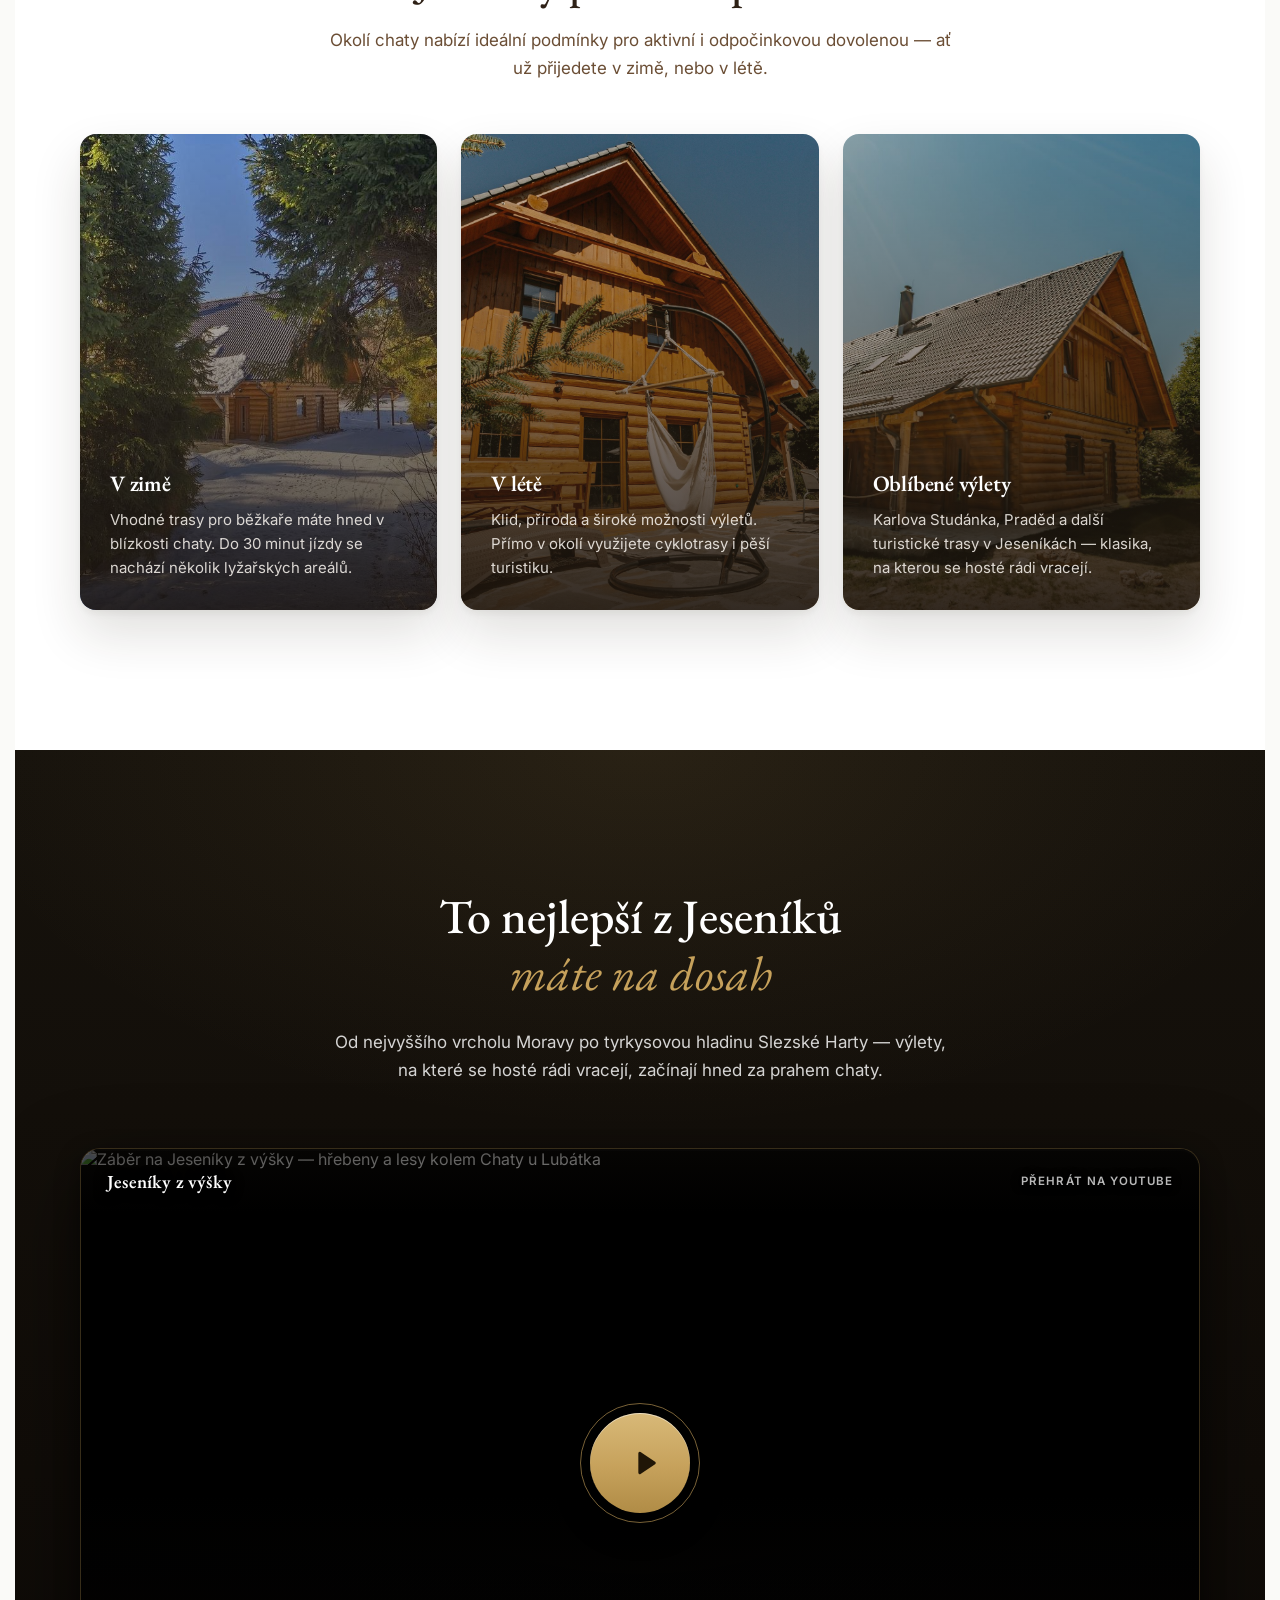
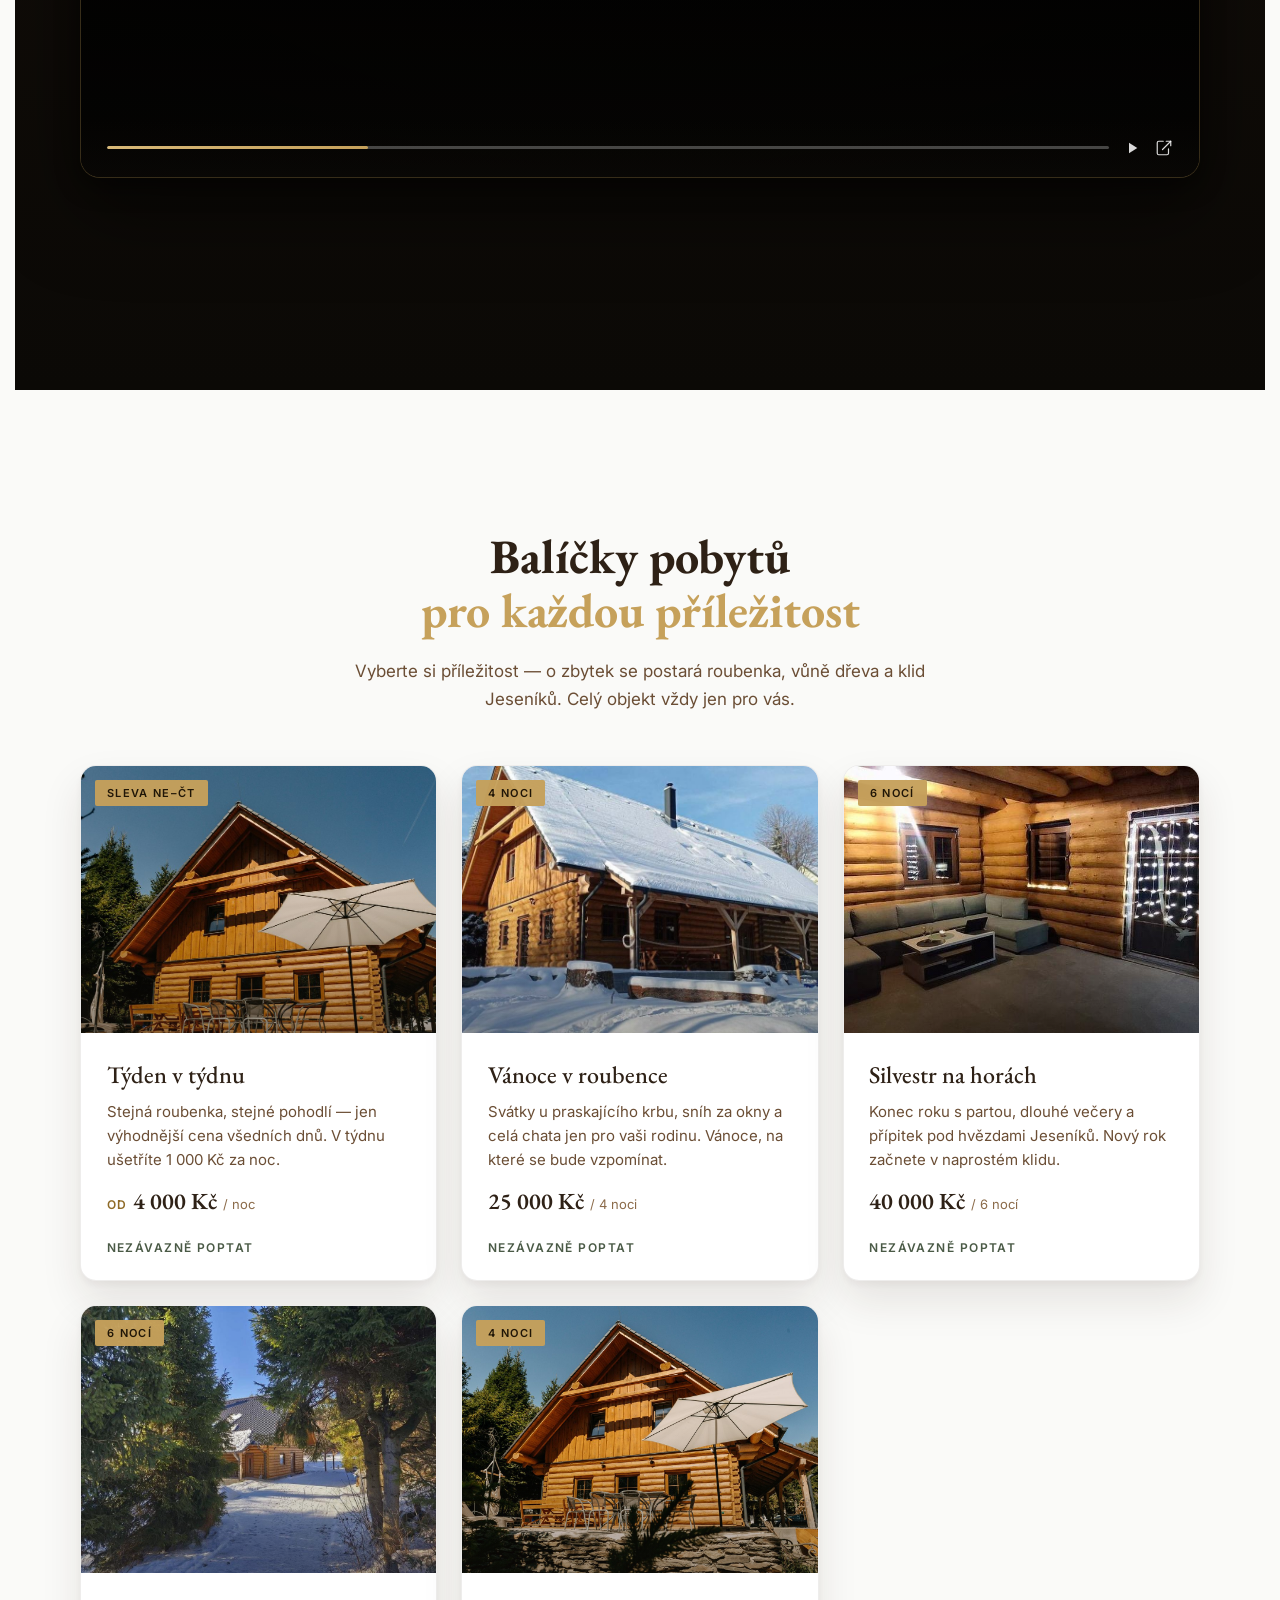
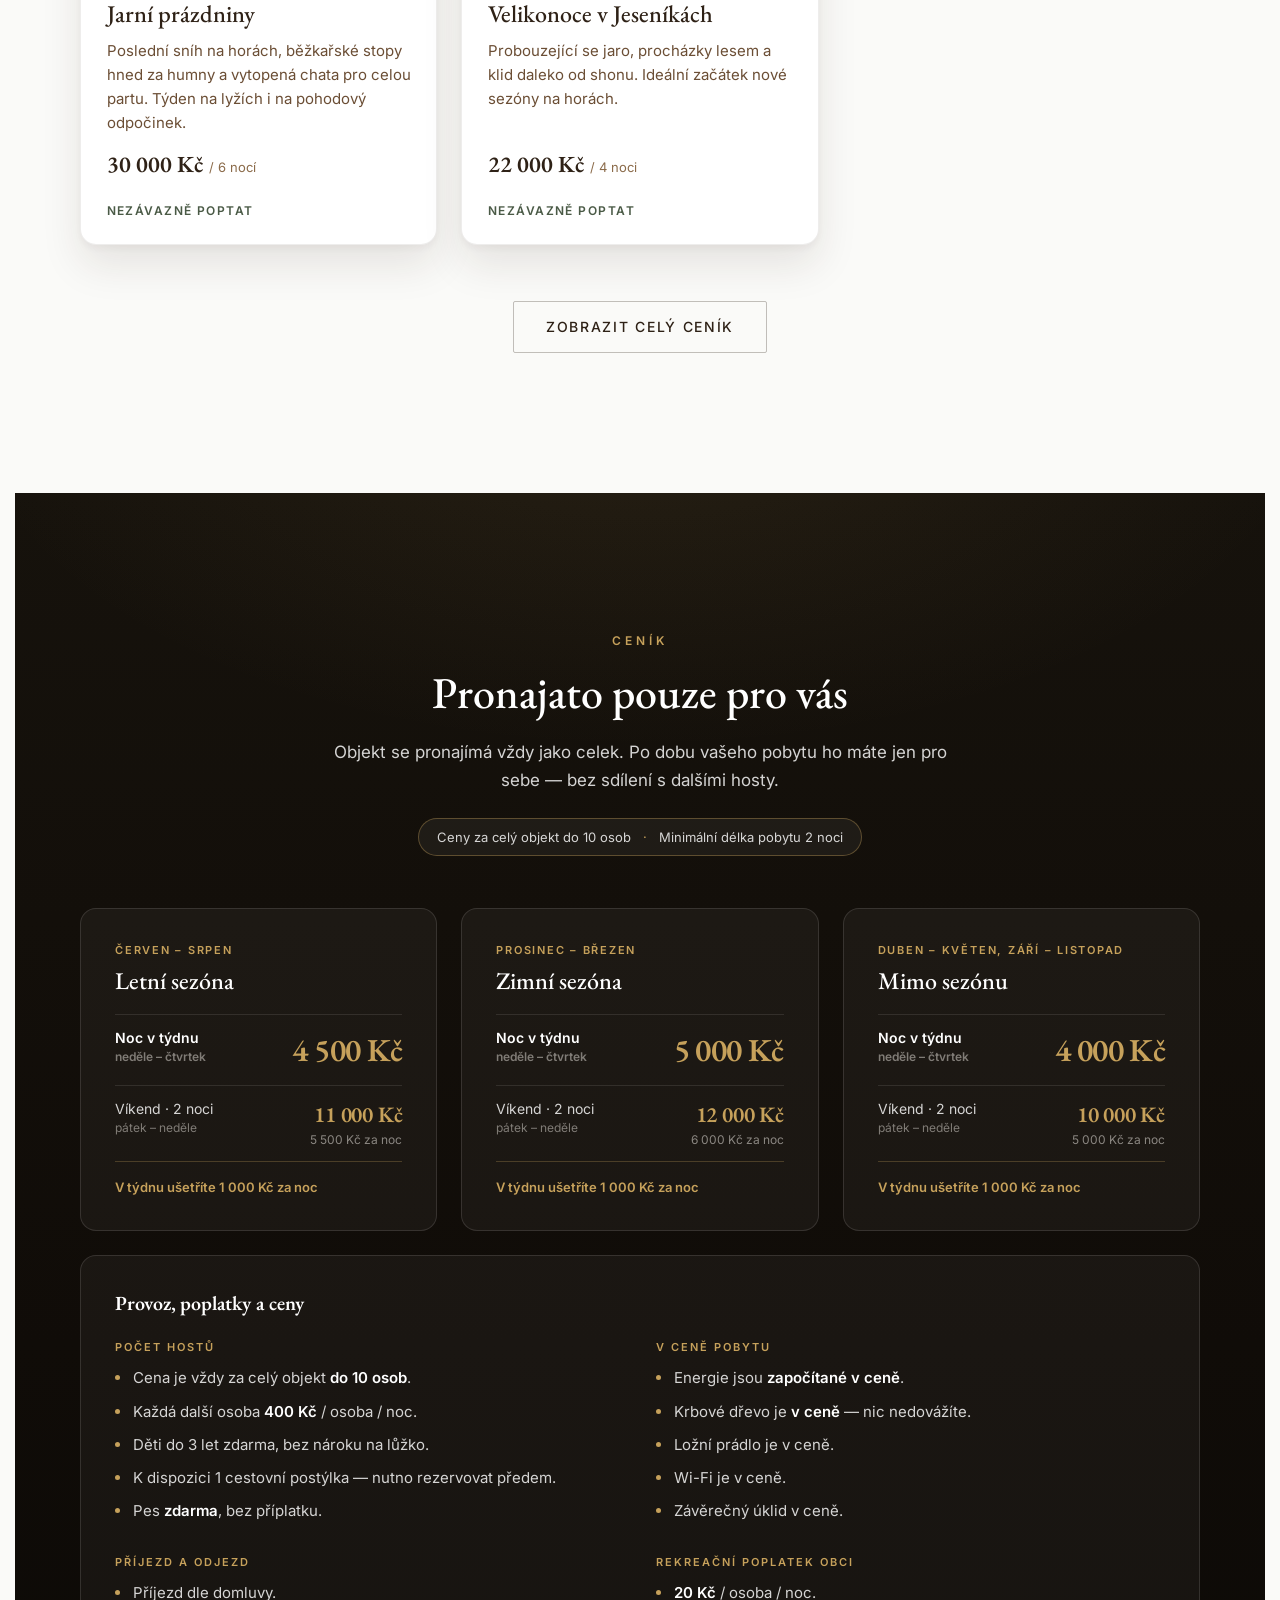
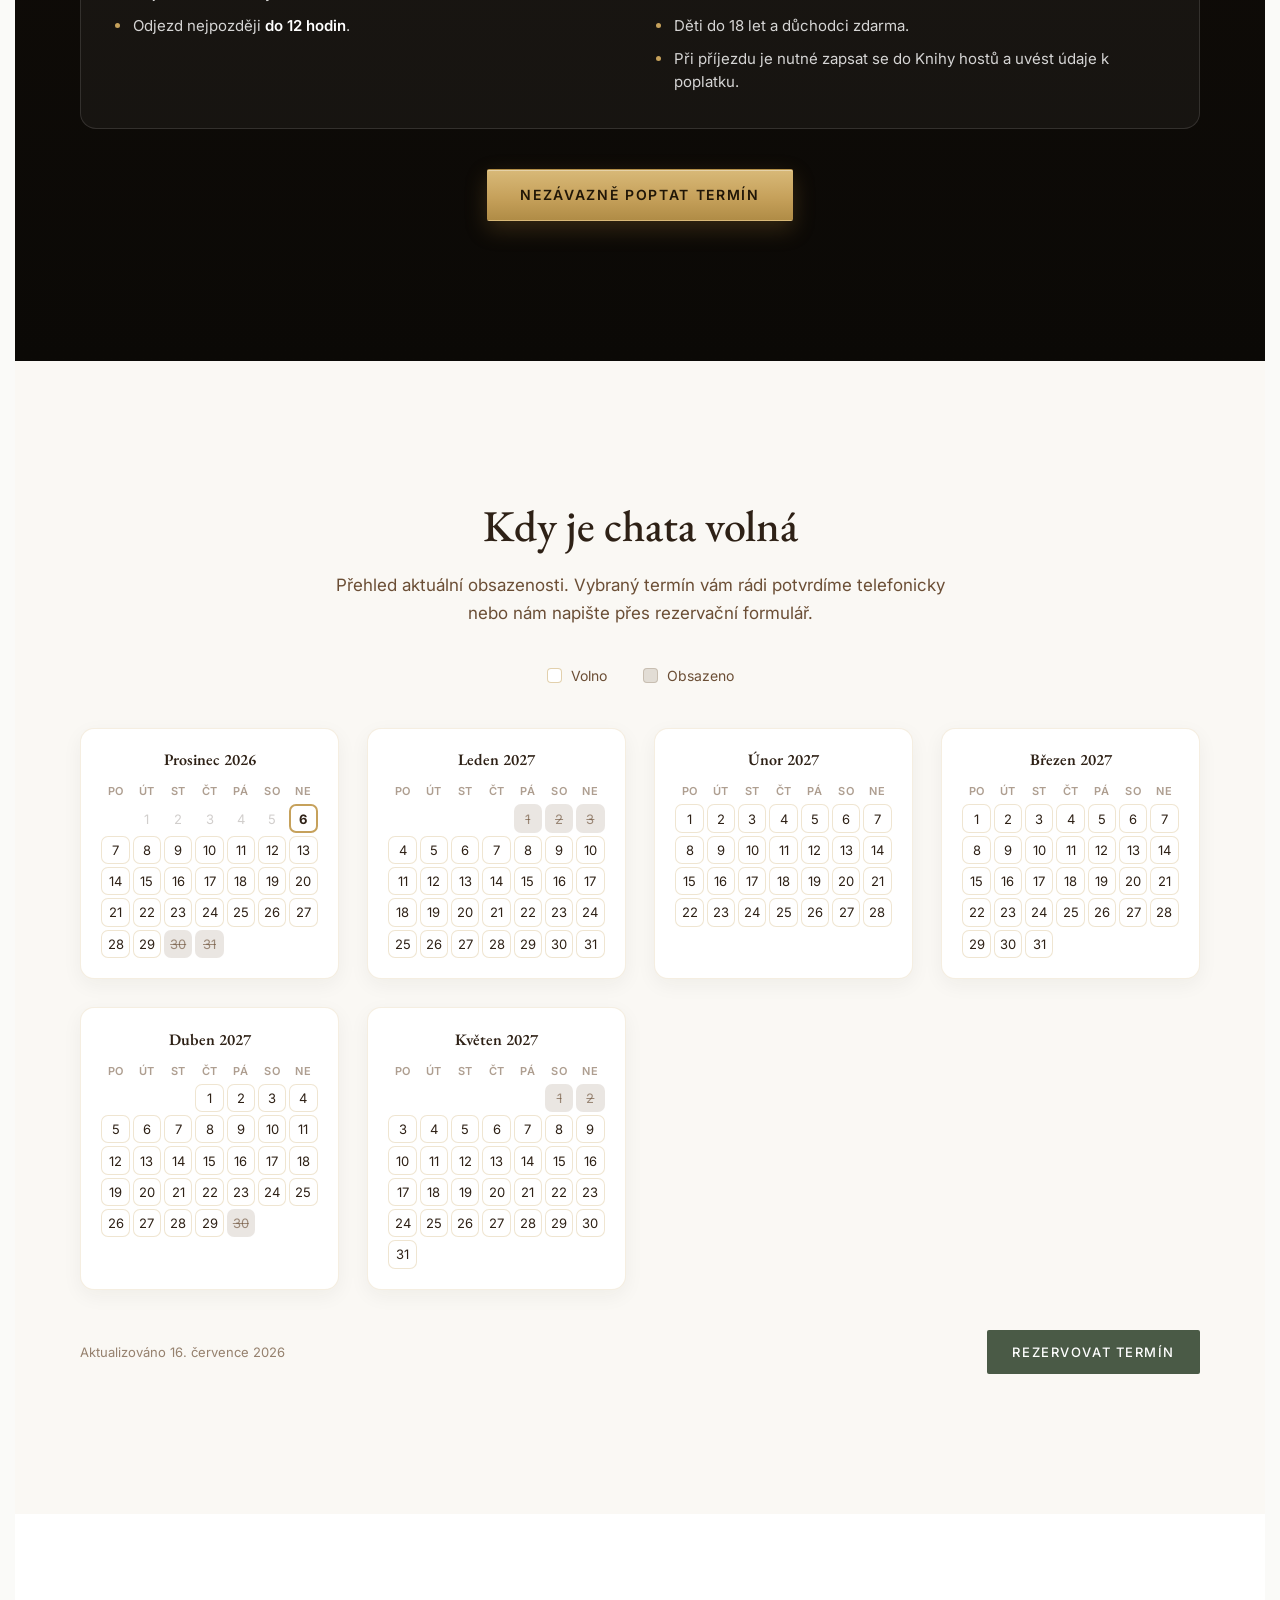
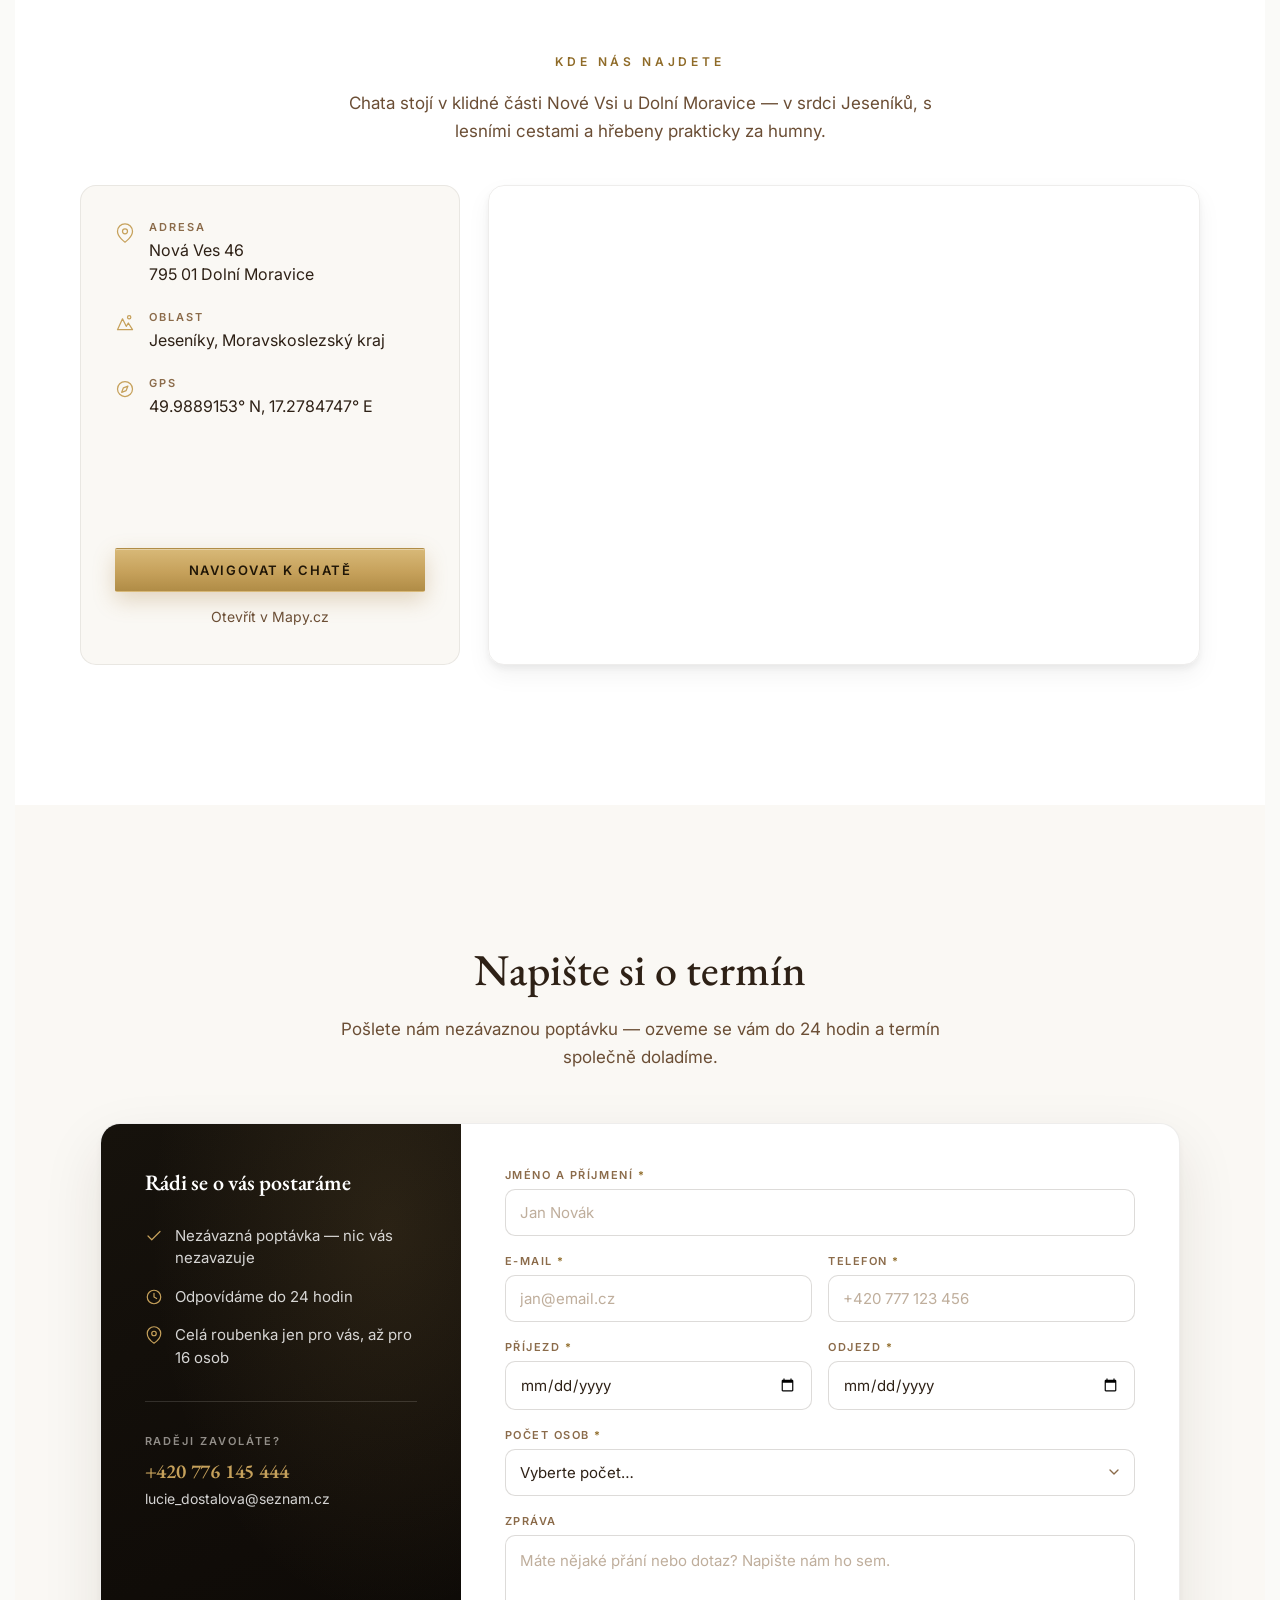
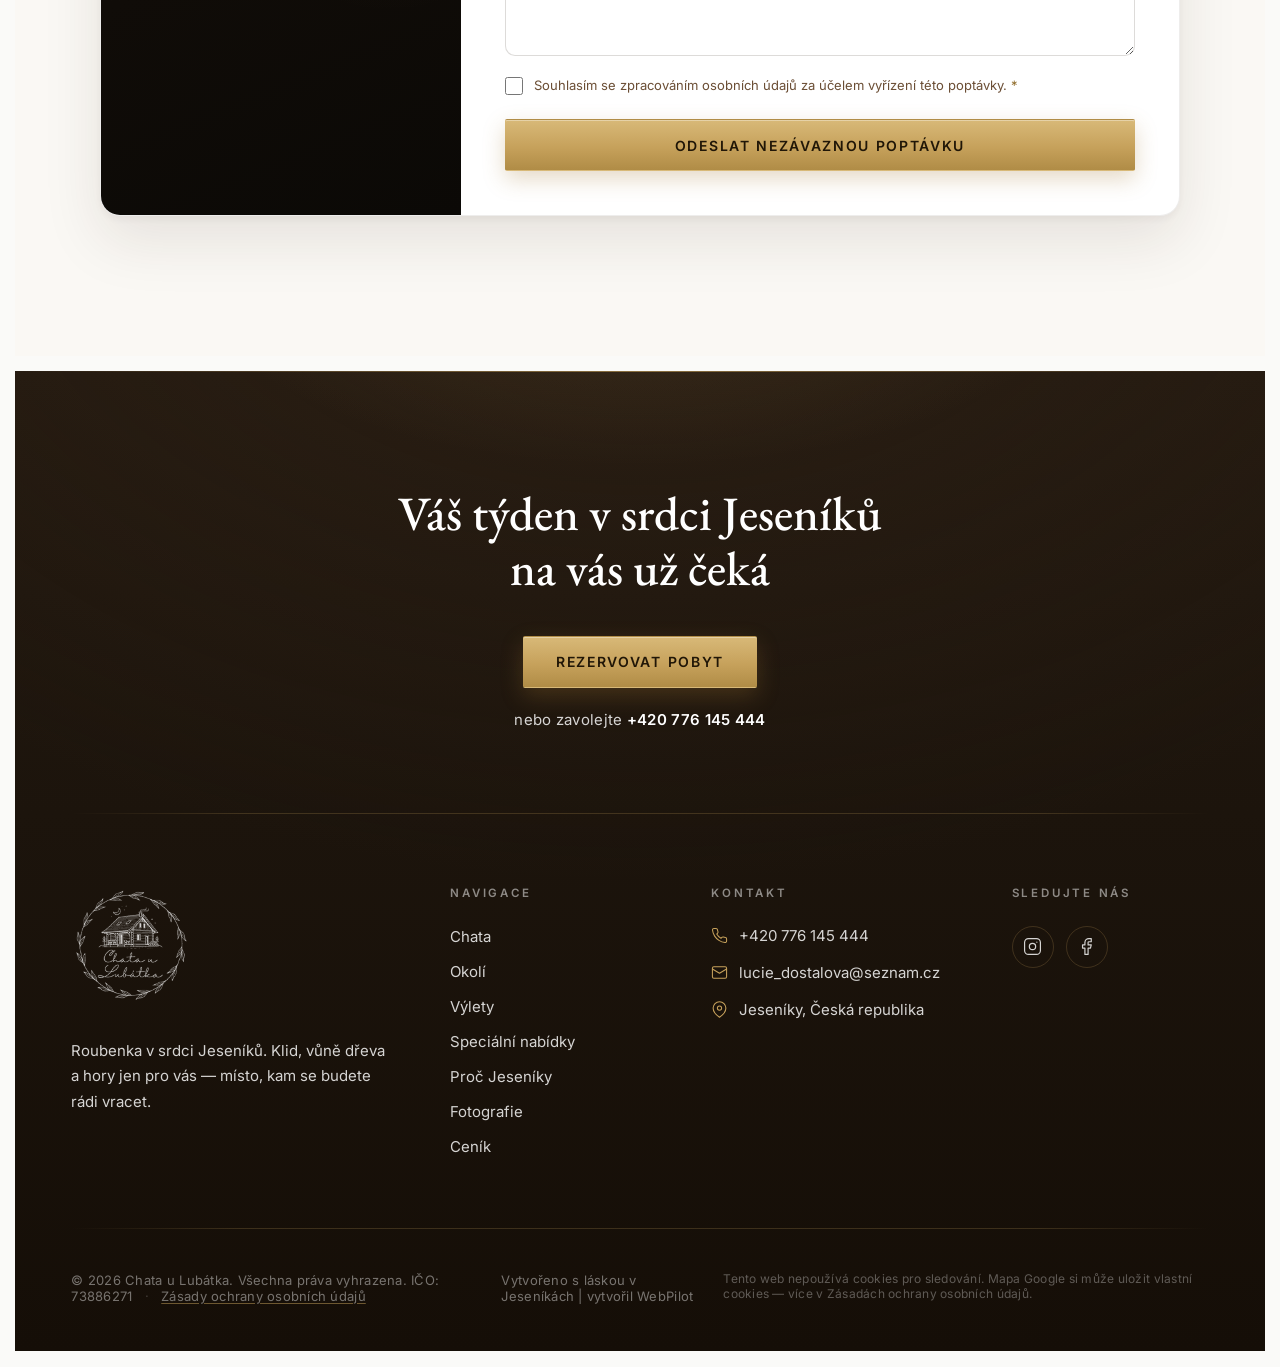
==== commit d880fdc4: "Hero: „Ubytování v srdci Jeseníků" → „Klidné ubytování v srdci Jeseníků" Co-Authored-By: Claude Sonn" ====
--- a/index.html
+++ b/index.html
@@ -198,7 +198,7 @@
           </svg>
         </div>
 
-        <p class="hero__subtitle reveal" data-delay="4">Ubytování v srdci Jeseníků</p>
+        <p class="hero__subtitle reveal" data-delay="4">Klidné ubytování v srdci Jeseníků</p>
 
         <div class="hero__cta reveal" data-delay="5">
           <a class="btn btn--primary btn--lg" href="#rezervace">Zjistit volné termíny</a>
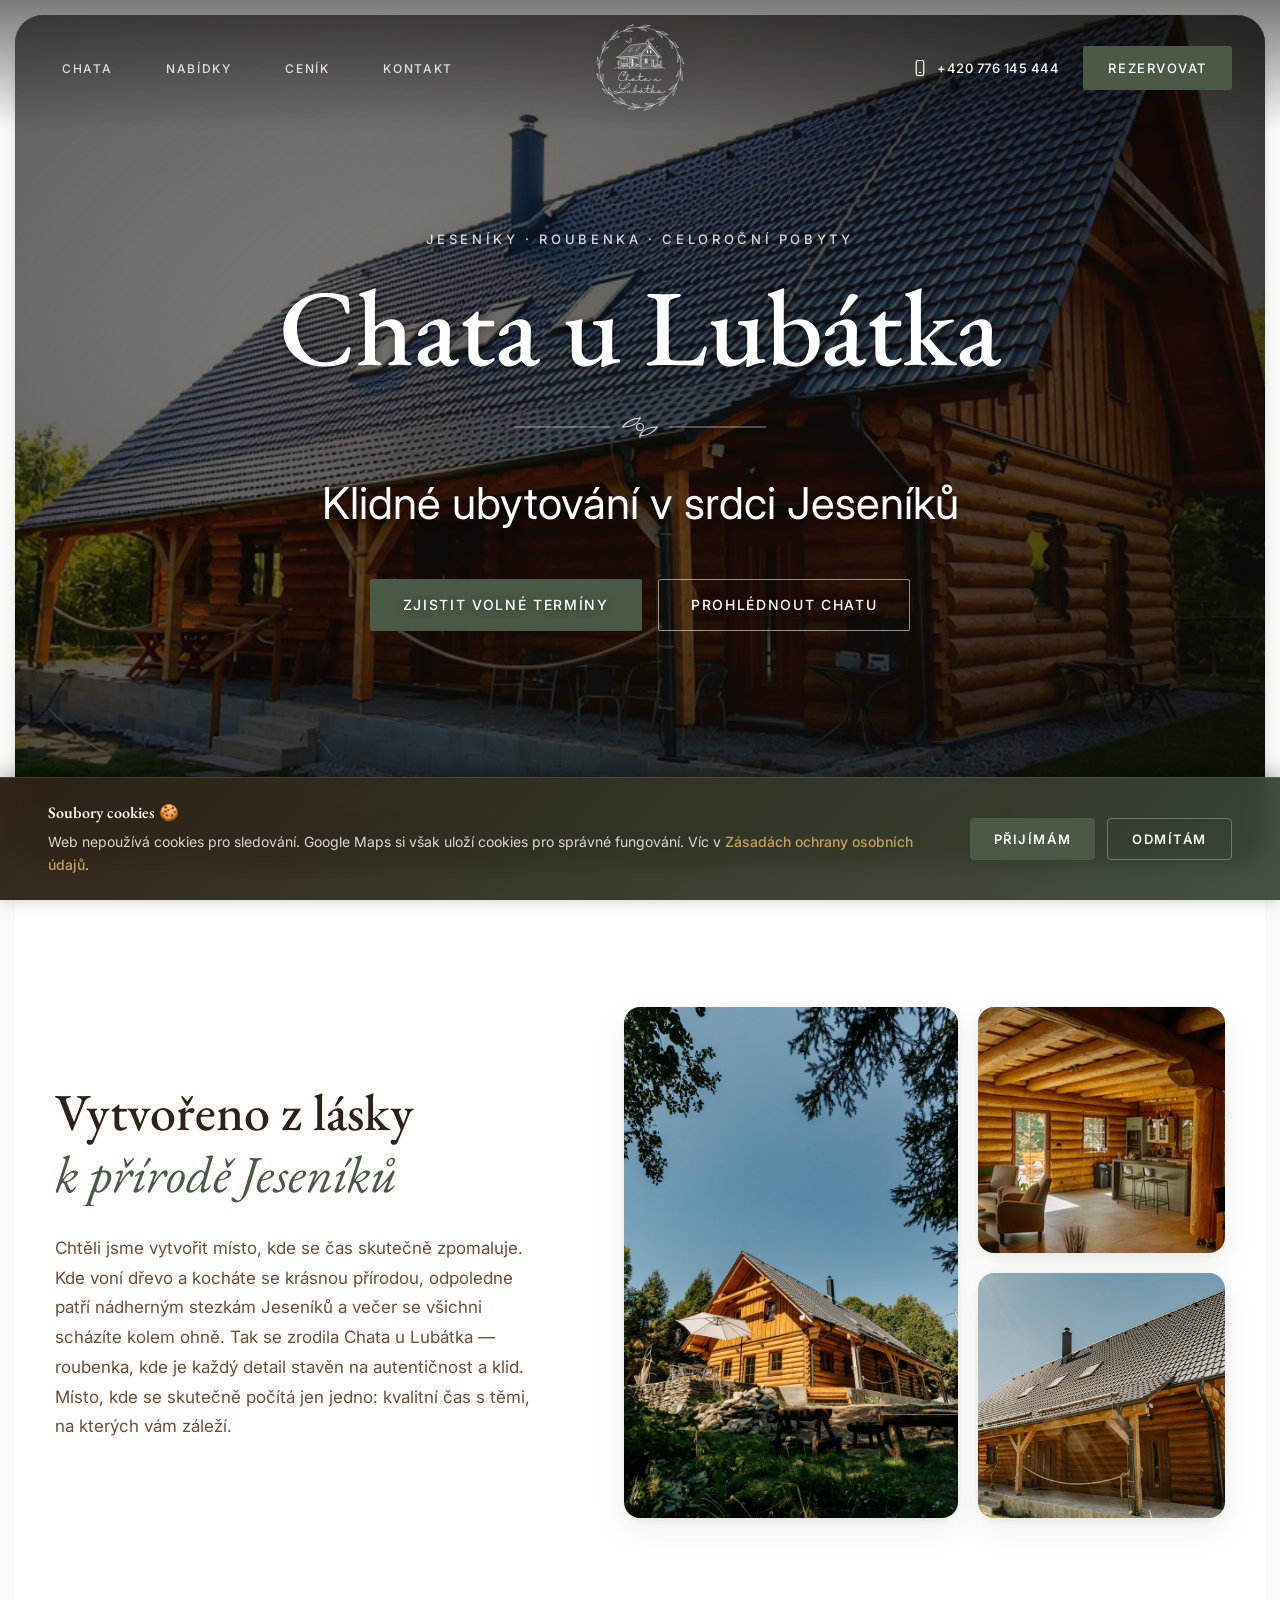
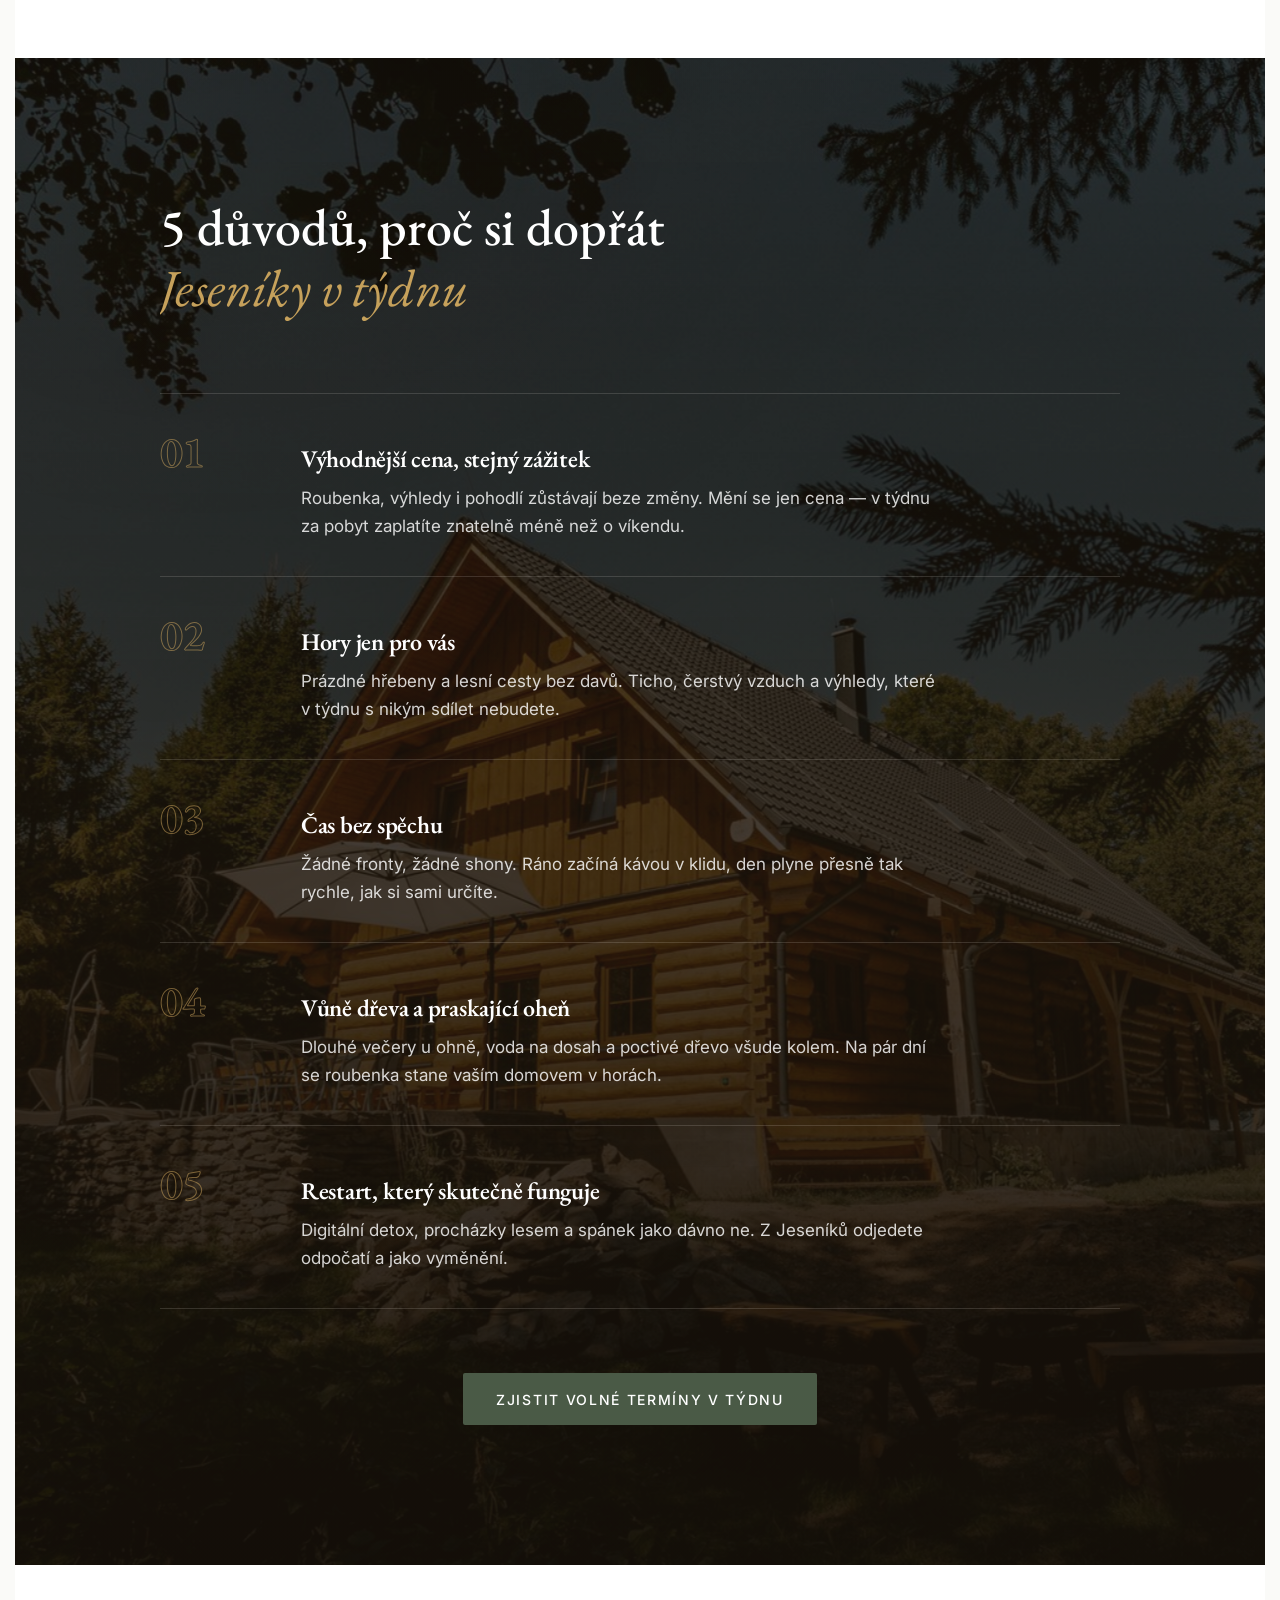
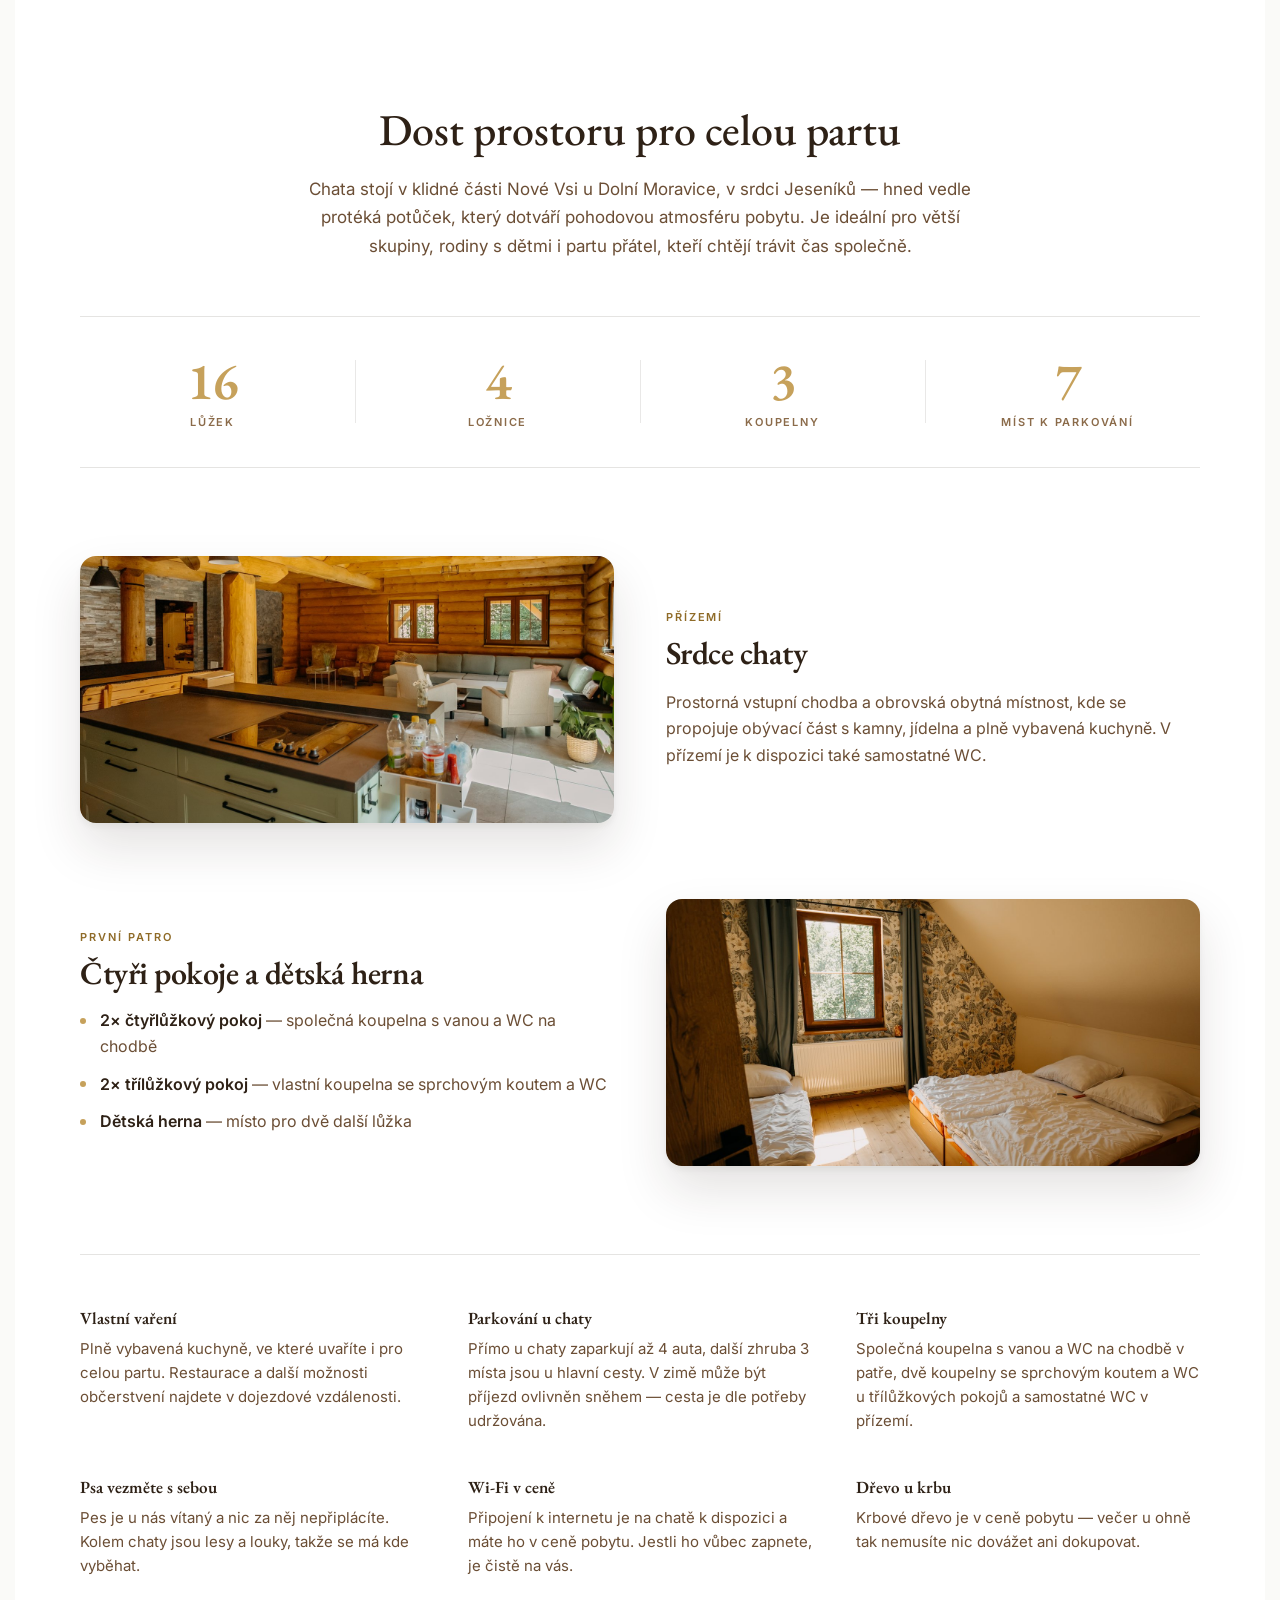
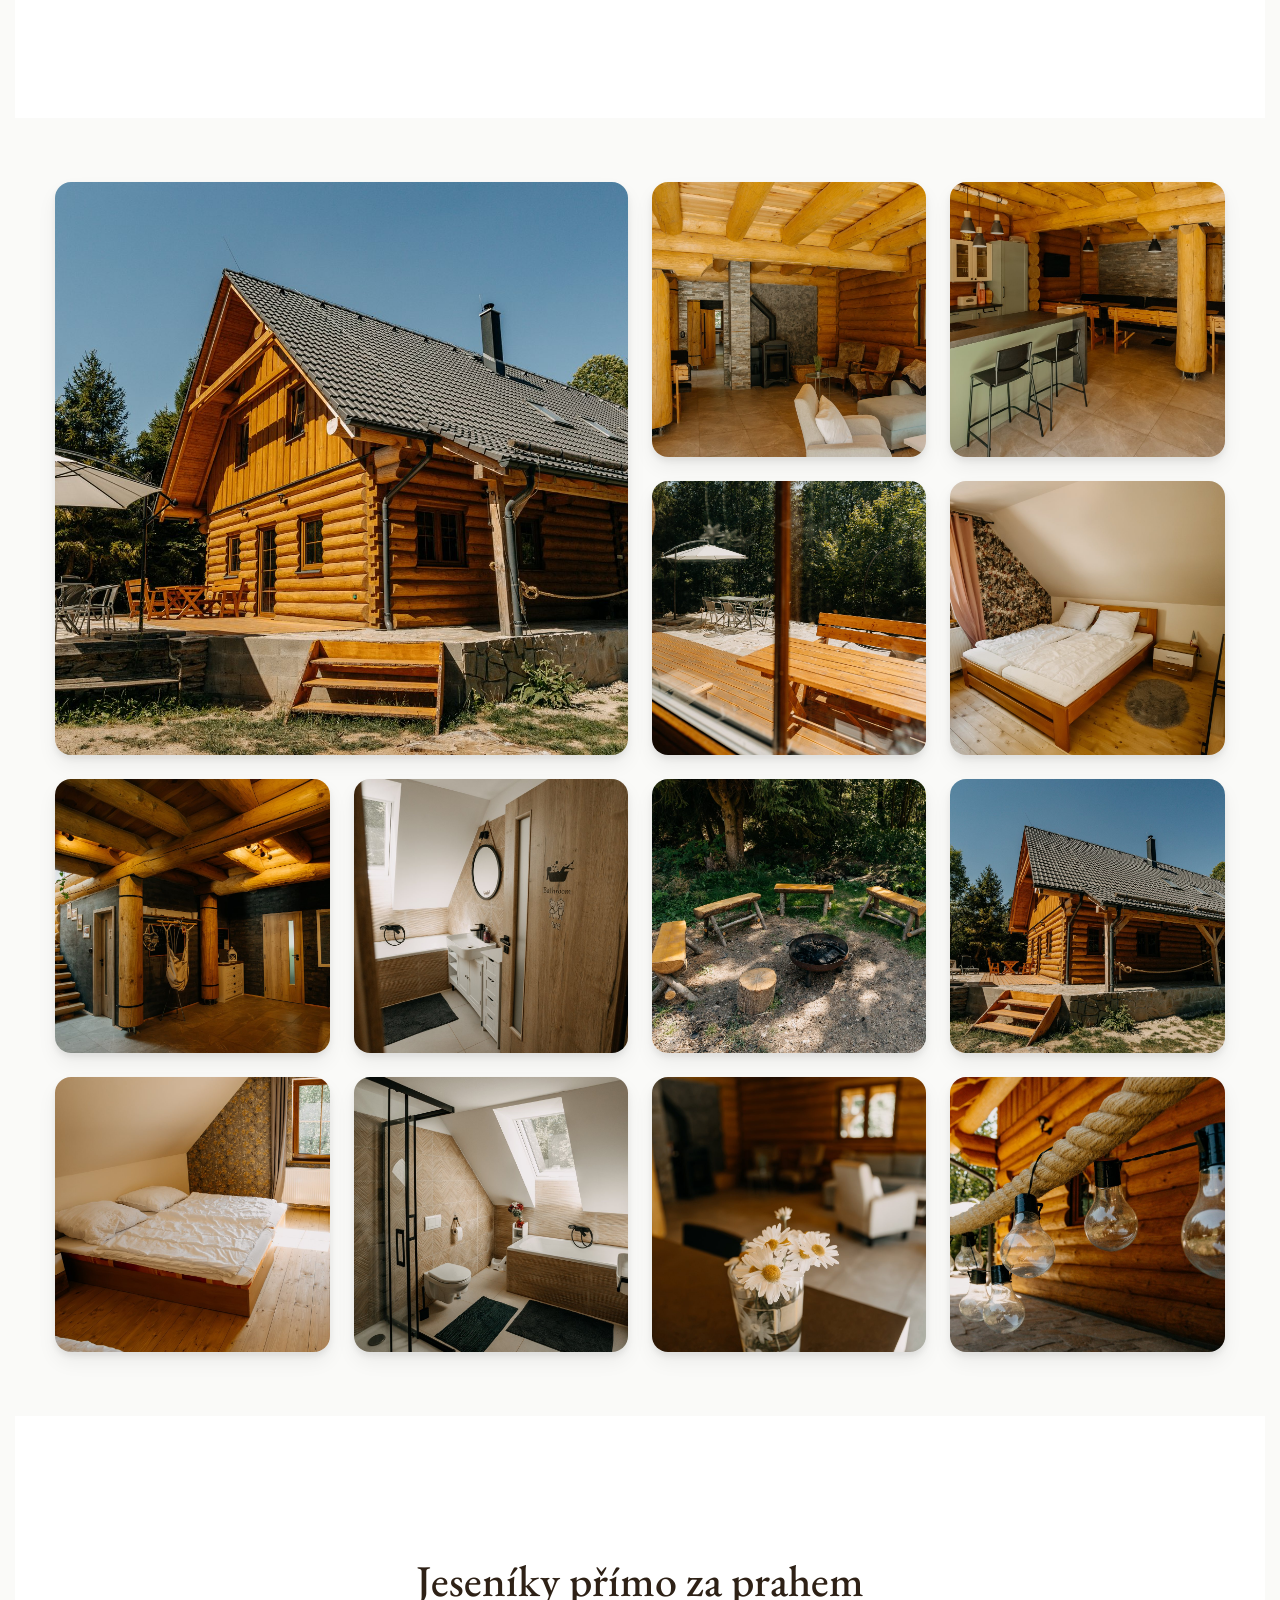
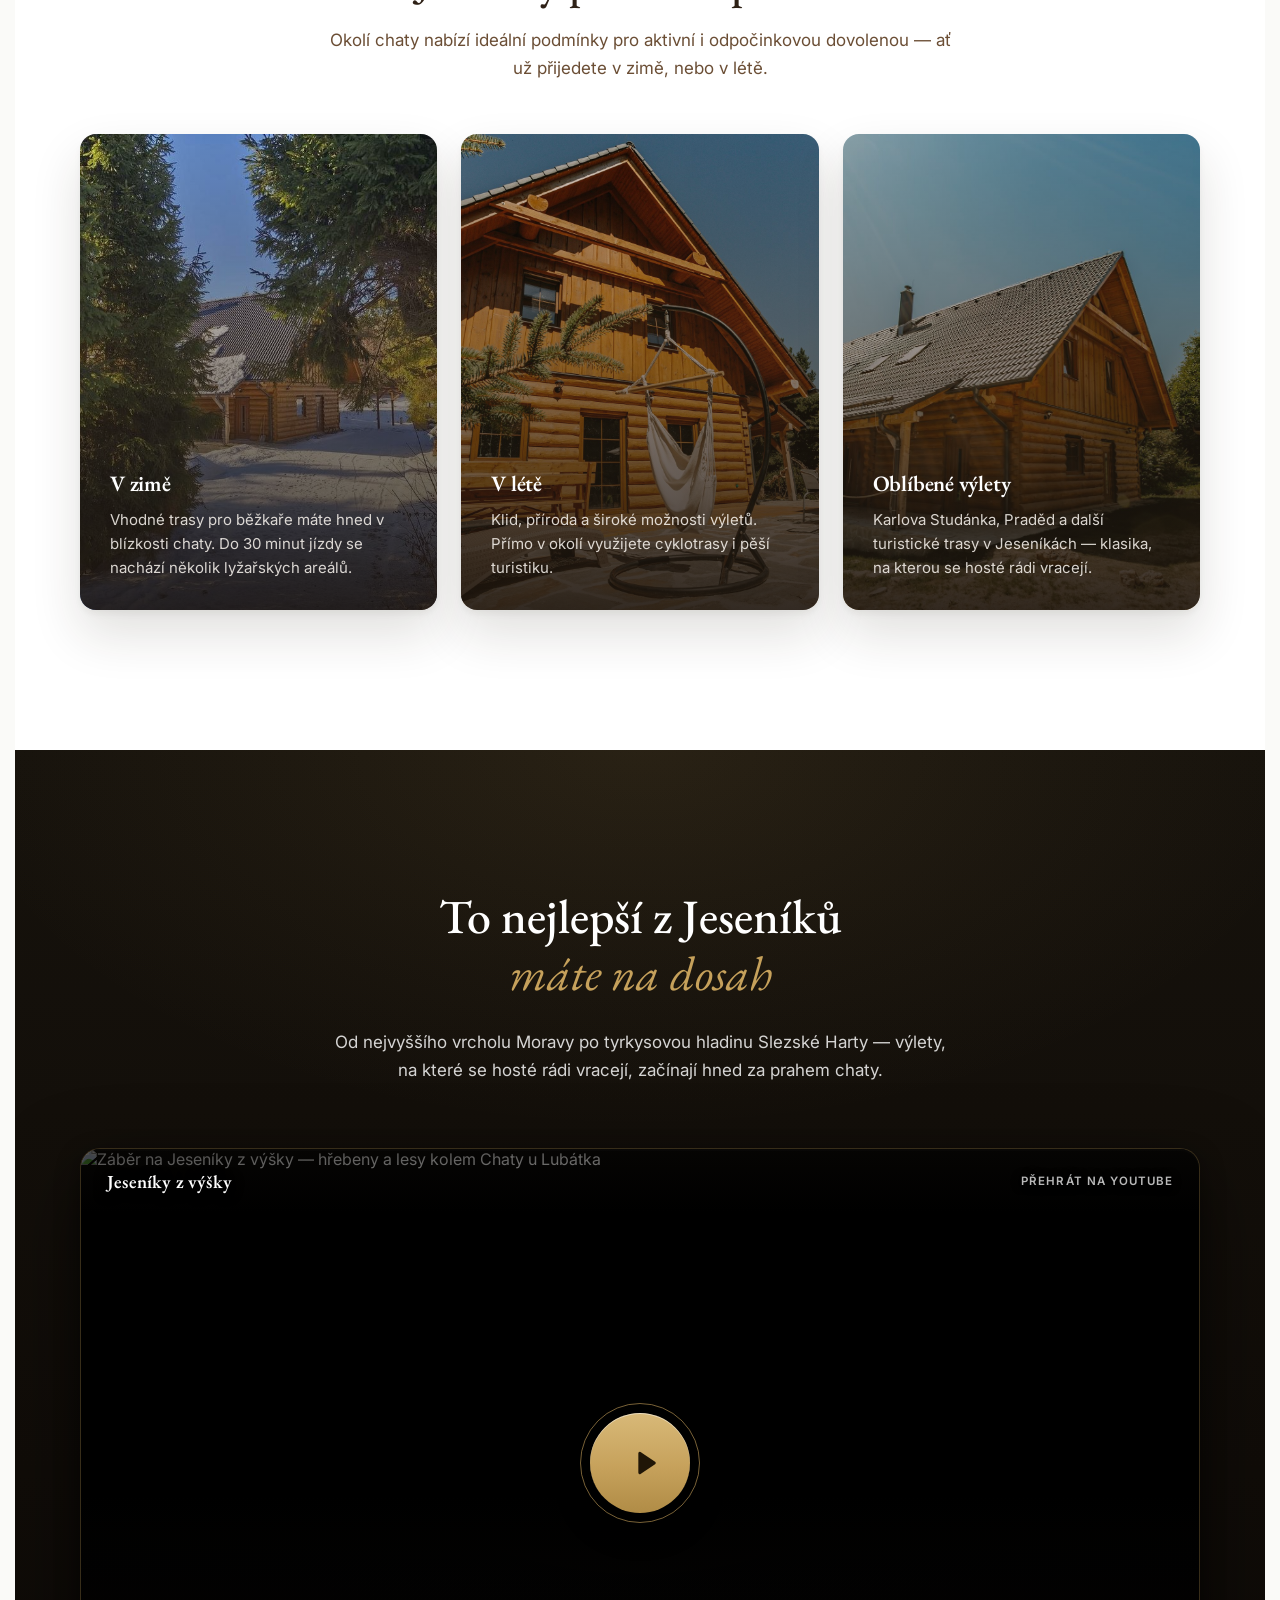
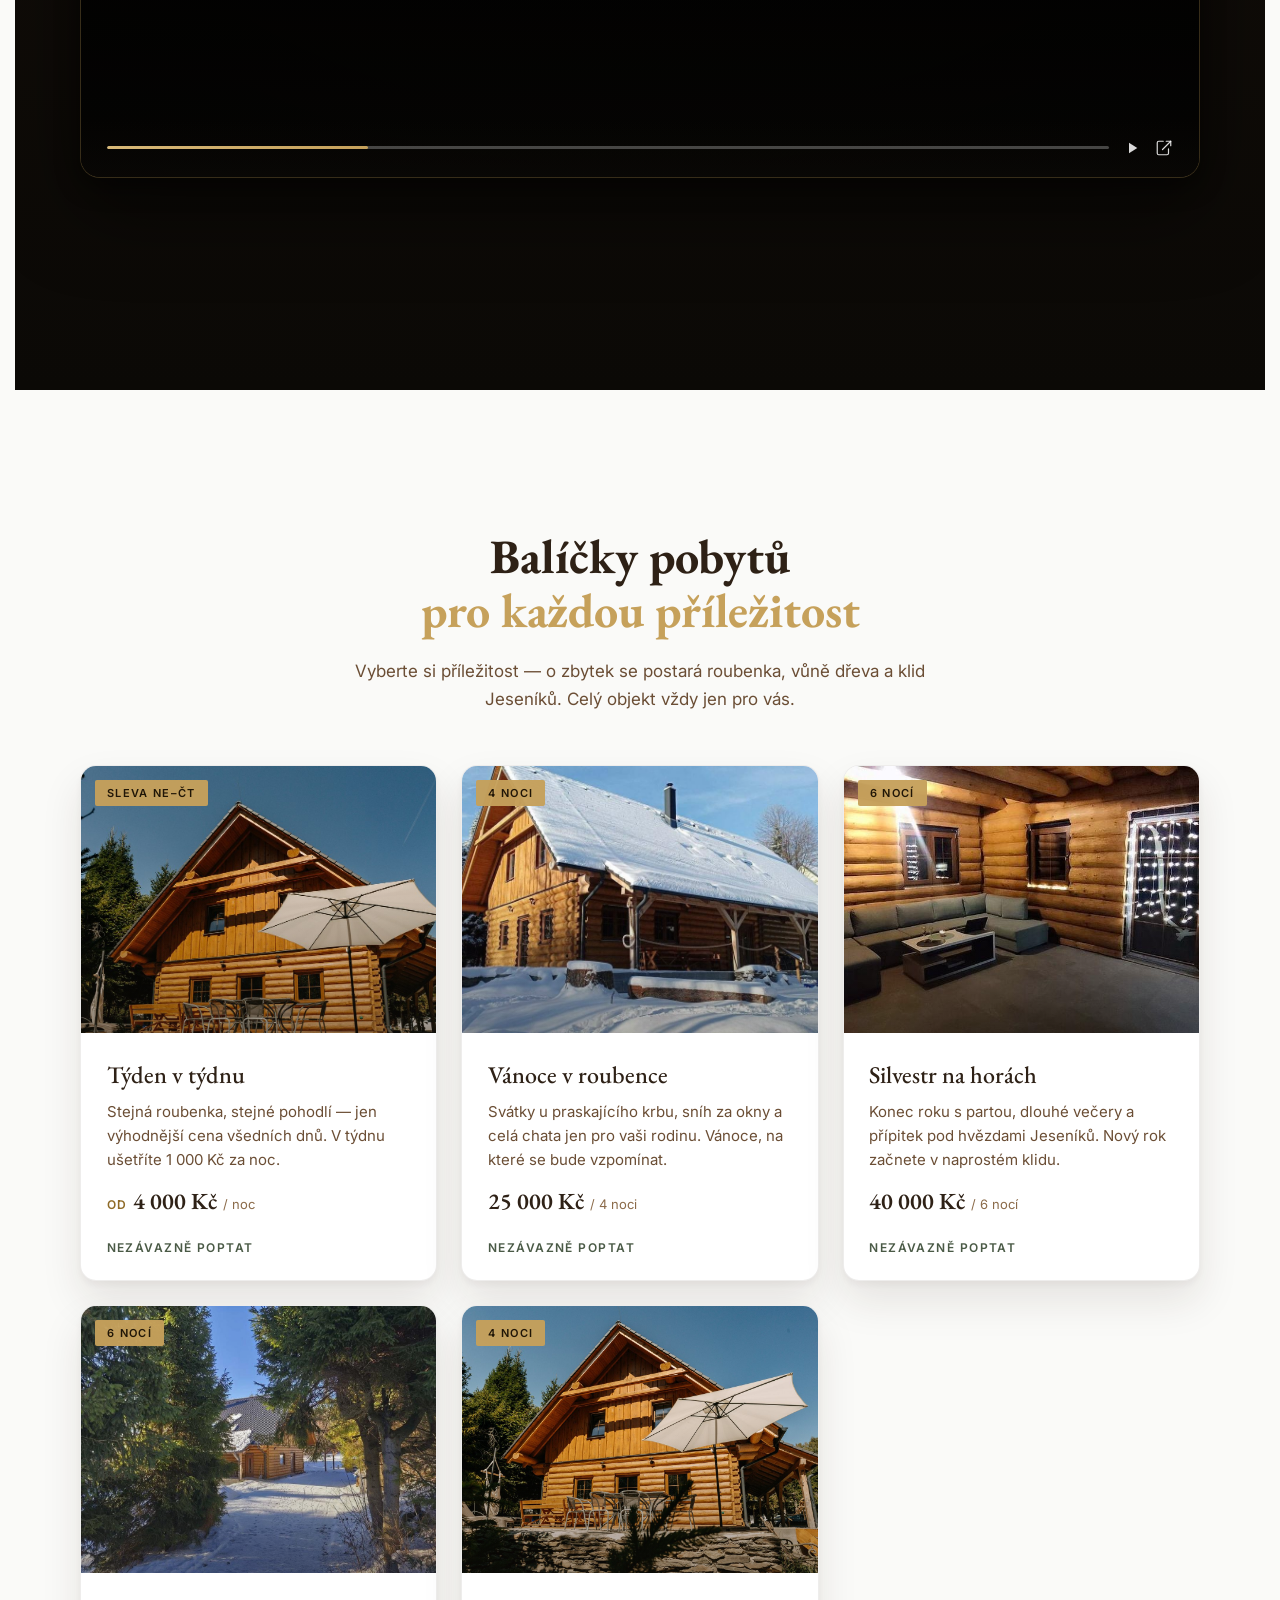
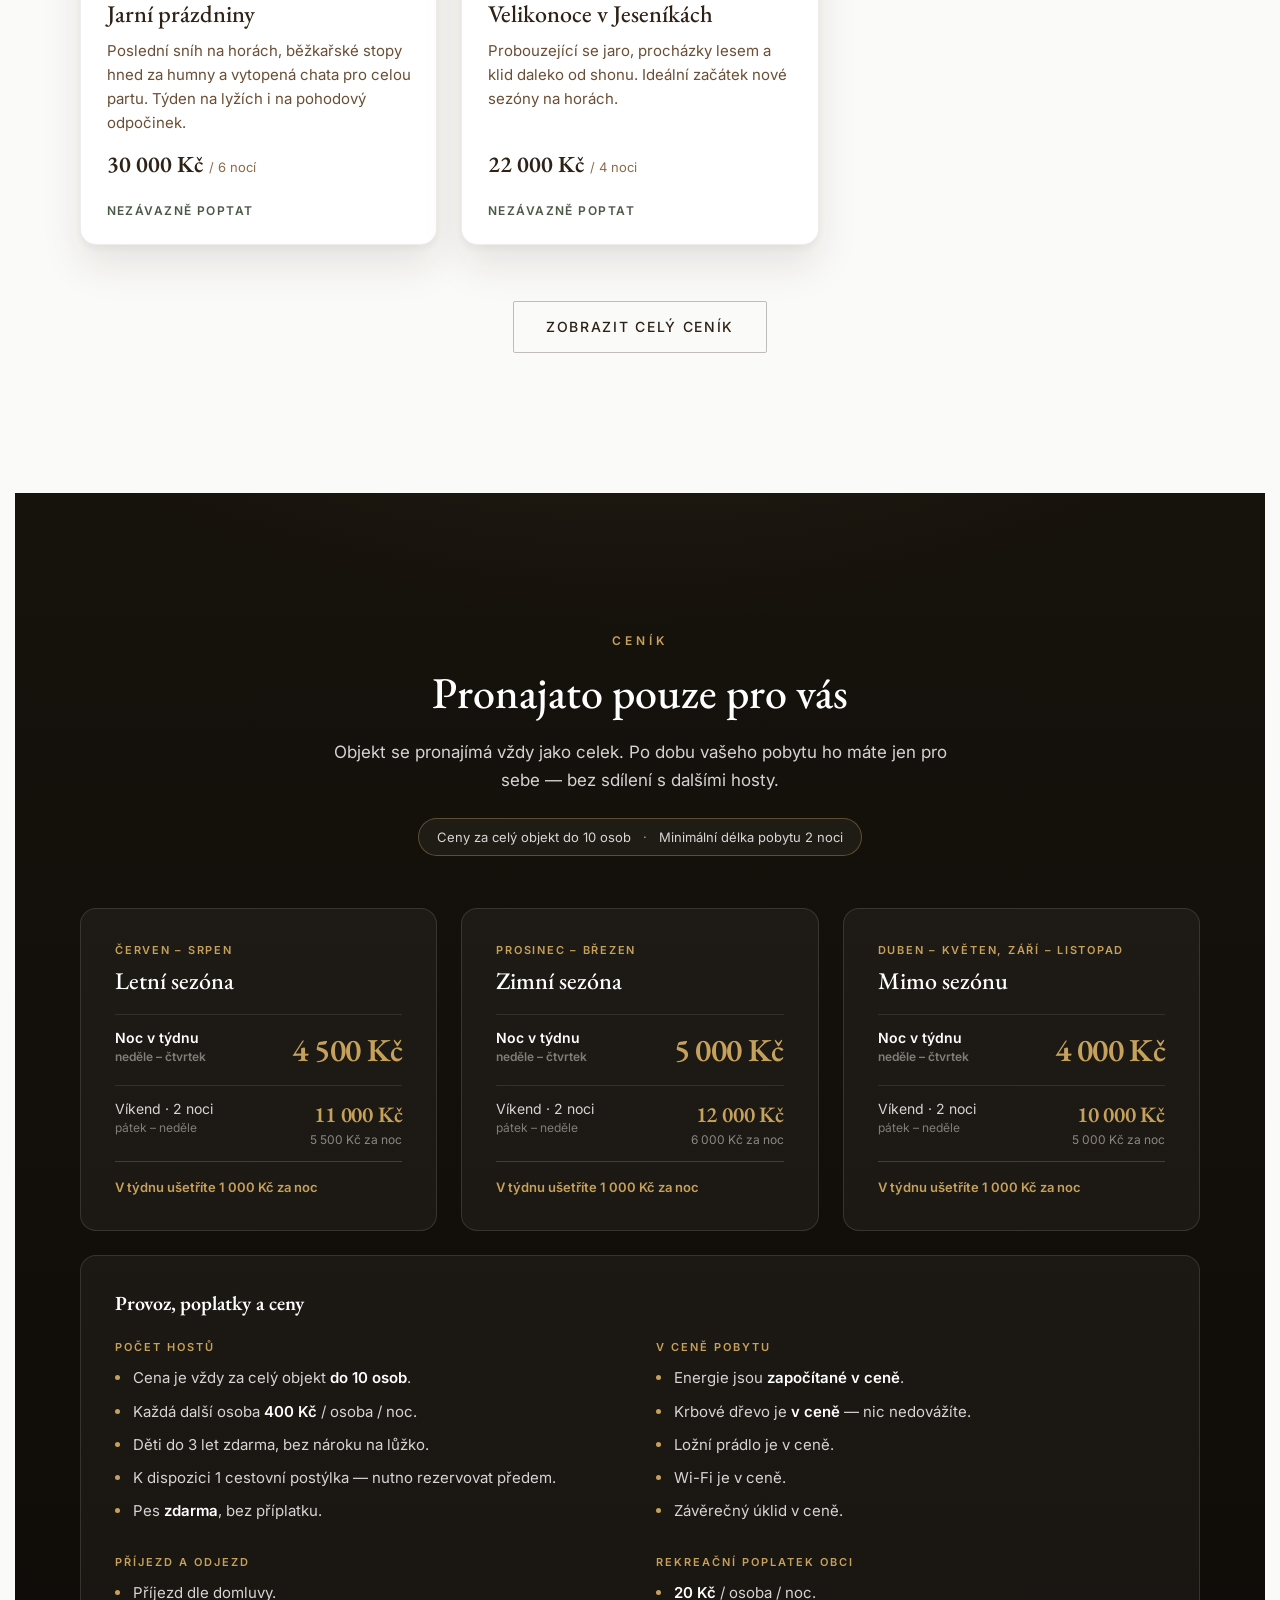
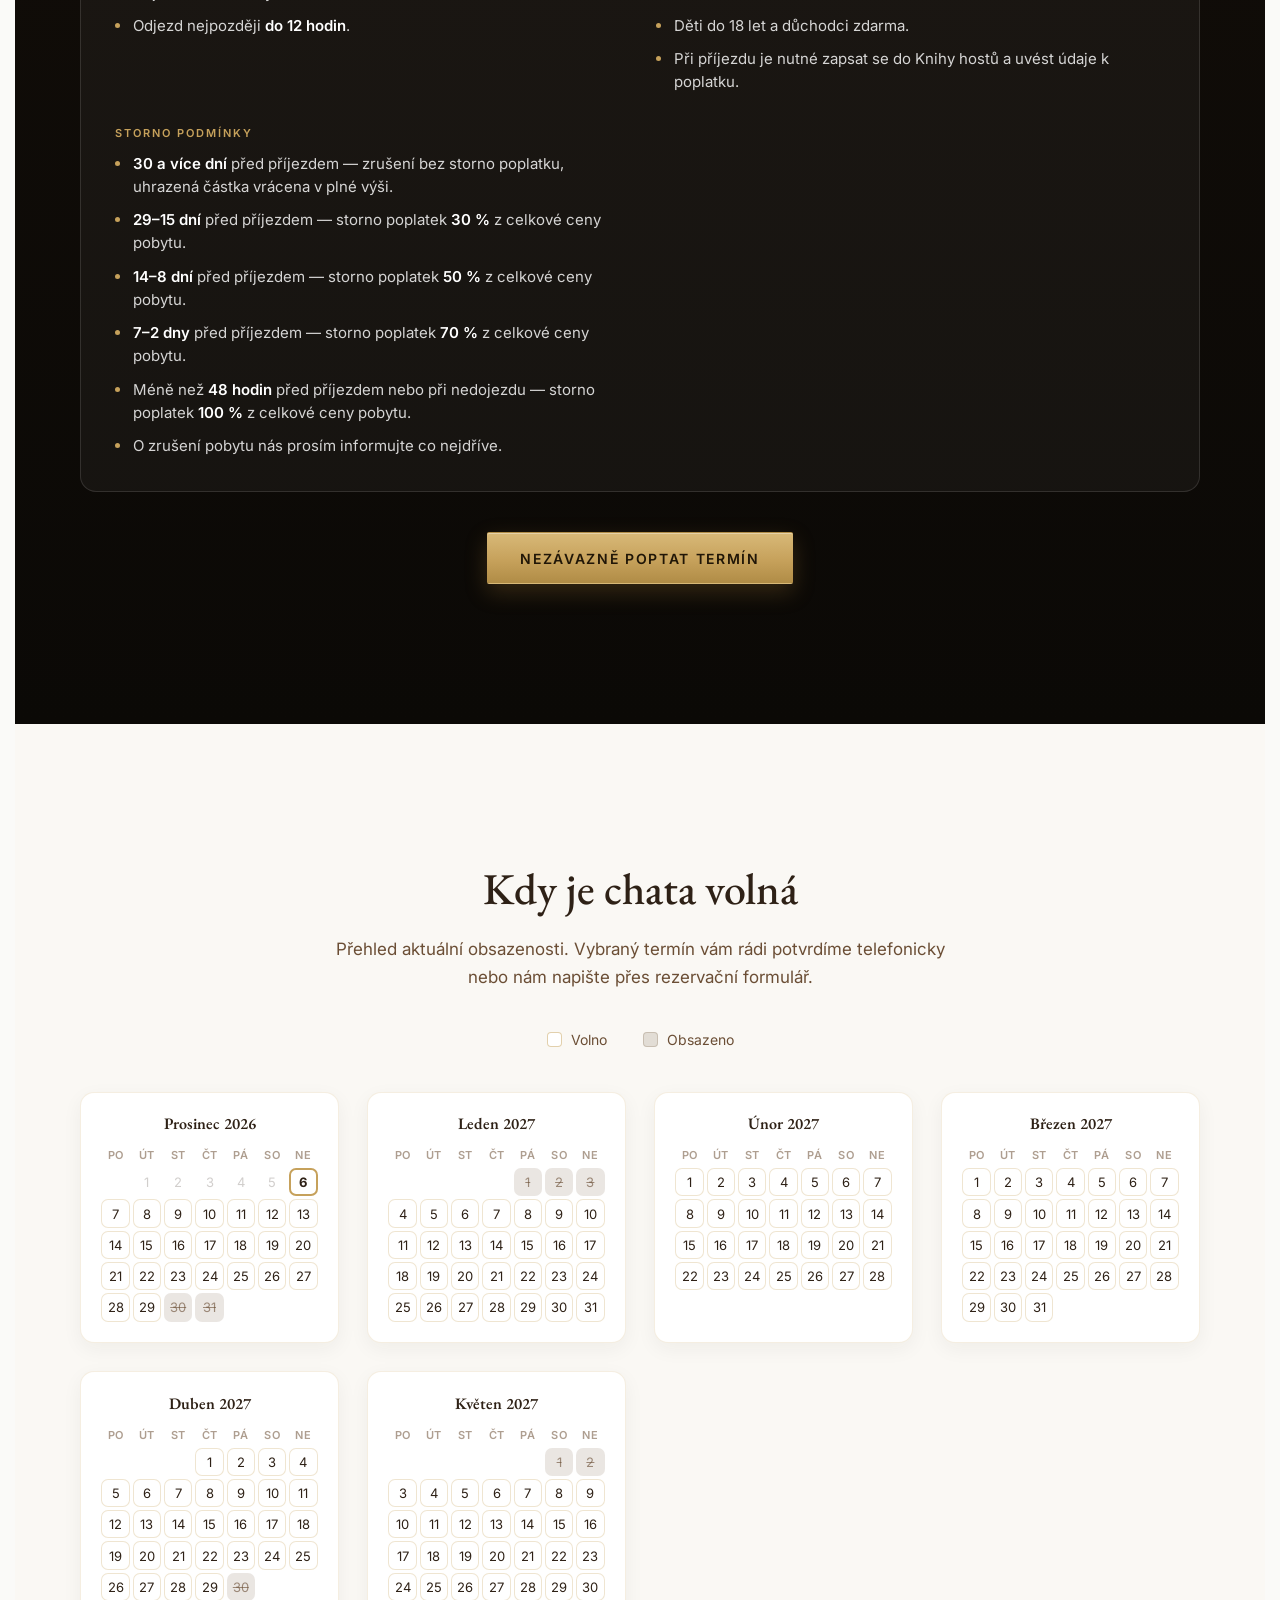
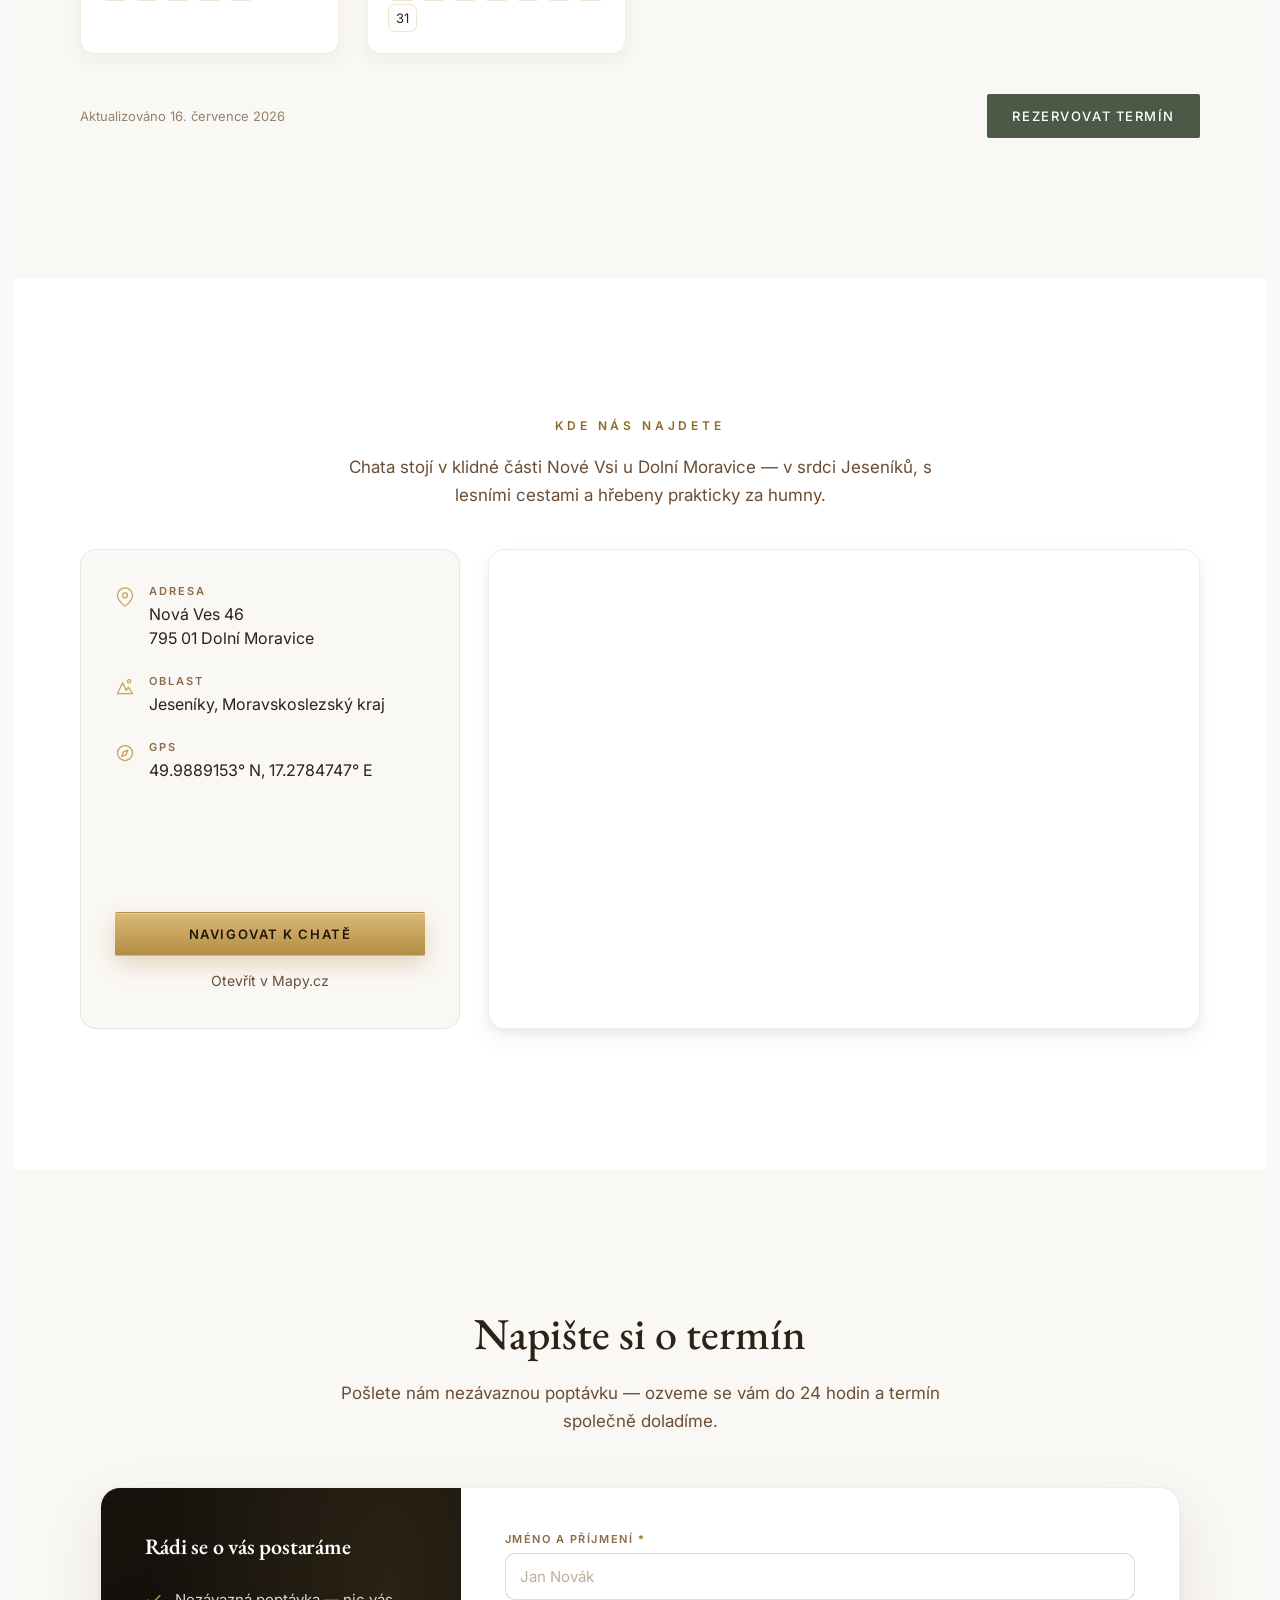
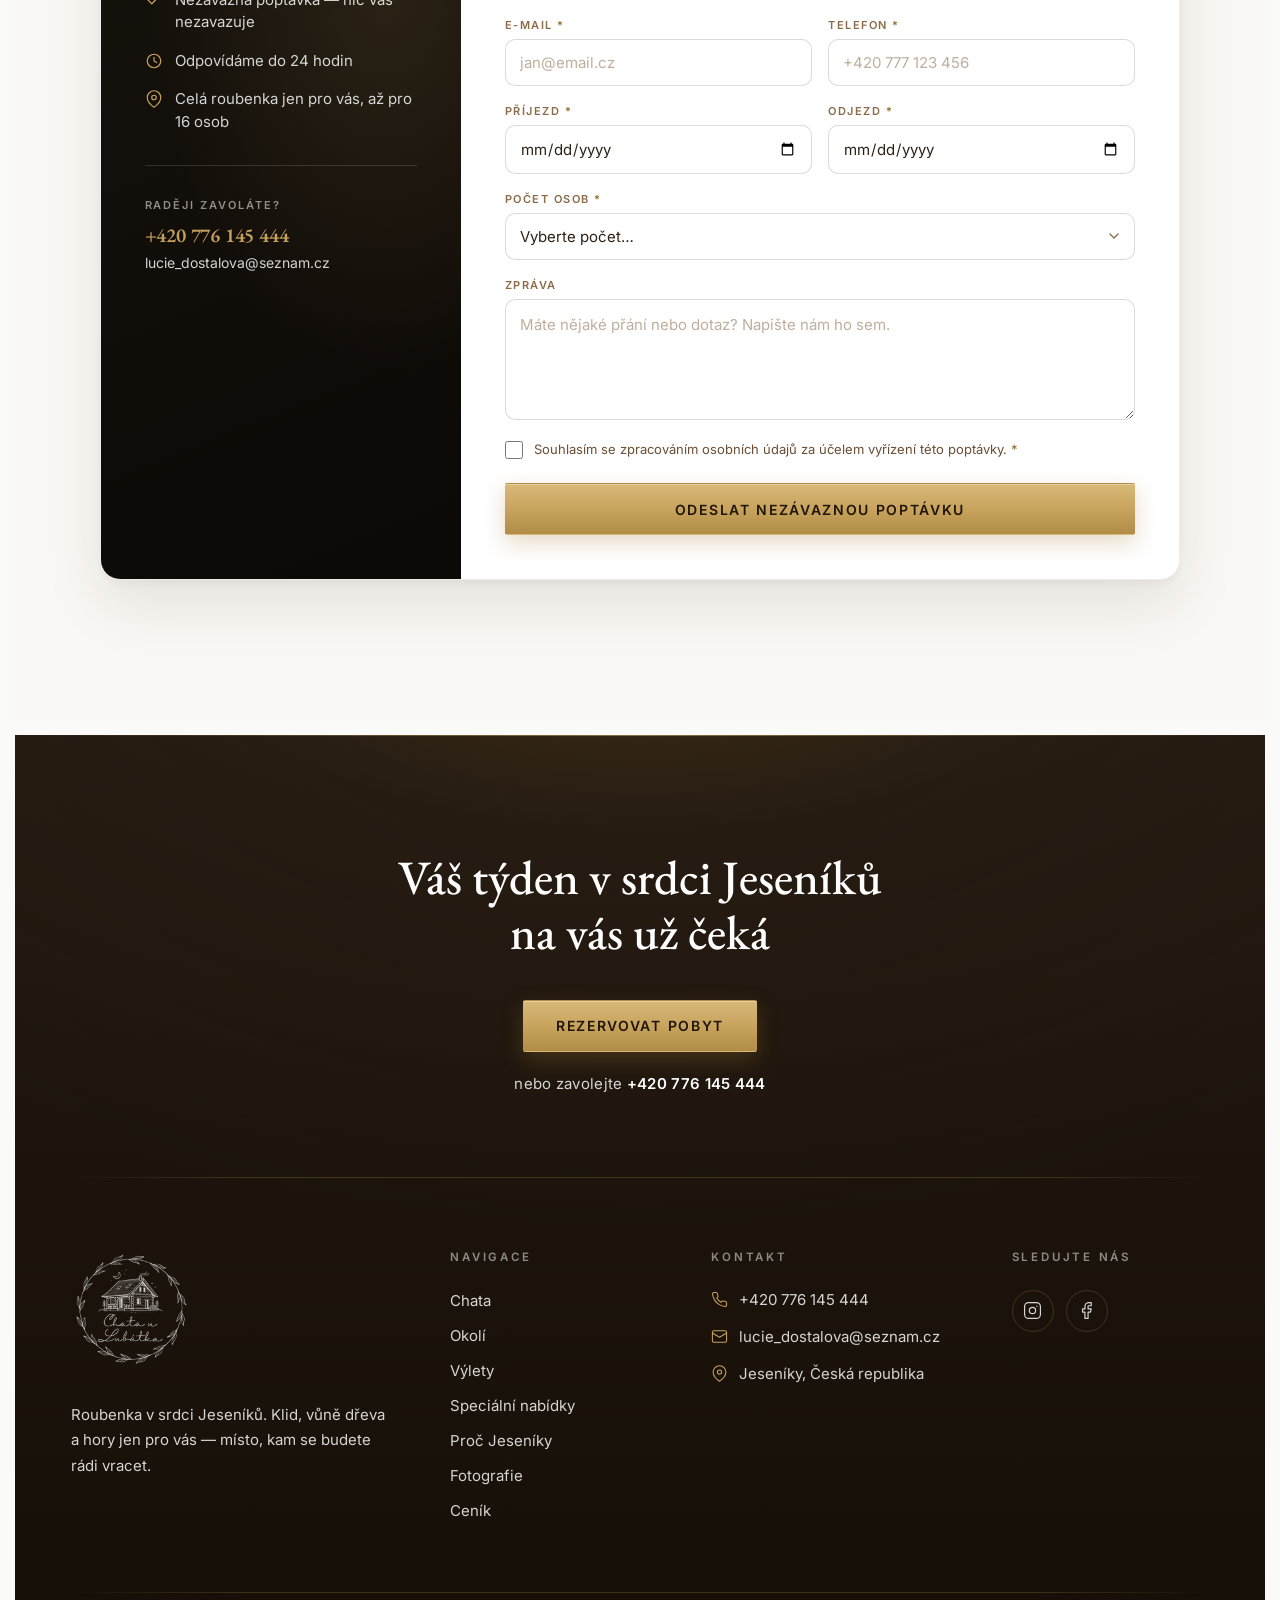
==== commit 4d4c6ae4: "Přidat storno podmínky do ceníku Co-Authored-By: Claude Sonnet 5 <noreply@anthropic.com>" ====
--- a/index.html
+++ b/index.html
@@ -77,7 +77,7 @@
   <!-- Bez <link rel="preload"> záměrně: media dotaz na preloadu neodfiltroval
        desktopovou variantu a mobil stahoval obrázek dvakrát. <picture> je hned
        na začátku <body> s fetchpriority="high", preload scanner ho najde sám. -->
-  <link rel="stylesheet" href="assets/css/style.css?v=40" />
+  <link rel="stylesheet" href="assets/css/style.css?v=41" />
   <!-- defer: bez něj oba soubory blokovaly první vykreslení. Odložené skripty
        se spouštějí v pořadí dokumentu, takže GSAP je připravený dřív než
        skripty webu na konci <body>. Animace jsou ozdoba, ne obsah. -->
@@ -912,6 +912,18 @@
                 <li>Při příjezdu je nutné zapsat se do Knihy hostů a uvést údaje k poplatku.</li>
               </ul>
             </div>
+
+            <div class="price__note-group">
+              <p class="price__note-label">Storno podmínky</p>
+              <ul>
+                <li><strong>30 a více dní</strong> před příjezdem — zrušení bez storno poplatku, uhrazená částka vrácena v plné výši.</li>
+                <li><strong>29–15 dní</strong> před příjezdem — storno poplatek <strong>30 %</strong> z celkové ceny pobytu.</li>
+                <li><strong>14–8 dní</strong> před příjezdem — storno poplatek <strong>50 %</strong> z celkové ceny pobytu.</li>
+                <li><strong>7–2 dny</strong> před příjezdem — storno poplatek <strong>70 %</strong> z celkové ceny pobytu.</li>
+                <li>Méně než <strong>48 hodin</strong> před příjezdem nebo při nedojezdu — storno poplatek <strong>100 %</strong> z celkové ceny pobytu.</li>
+                <li>O zrušení pobytu nás prosím informujte co nejdříve.</li>
+              </ul>
+            </div>
           </div>
         </div>
 
@@ -1296,7 +1308,7 @@
   </div>
 
   <script src="assets/js/cookies.js" defer></script>
-  <script src="assets/js/hero.js?v=6" defer></script>
+  <script src="assets/js/hero.js?v=7" defer></script>
   <script src="assets/js/hero-gsap.js?v=4" defer></script>
   <script src="assets/js/features.js?v=4" defer></script>
   <script src="assets/js/story.js?v=5" defer></script>
--- a/assets/css/style.css
+++ b/assets/css/style.css
@@ -406,7 +406,6 @@
   position: absolute;
   inset: -3% 0 -6% 0;  /* Fotka vyplňuje hero sekci */
   z-index: var(--z-hero);
-  will-change: transform;
 }
 
 .hero__media picture { display: contents; }
@@ -419,18 +418,12 @@
   transform-origin: center;
 }
 
-@keyframes kenburns {
-  from { transform: scale(1.06) translate3d(0, 0, 0); }
-  to   { transform: scale(1.14) translate3d(-1.2%, -1%, 0); }
-}
-
 .hero__img--mobile {
   display: none;
-  /* Ken Burns — pomalý, nekonečný zoom. Jen na statické fotce: na
-     přehrávaném videu (--desktop) sekala, protože prohlížeč musel
-     každý snímek přepočítat masku zaoblených rohů nad texturou,
-     kterou zároveň průběžně mění dekódování videa. */
-  animation: kenburns 32s ease-in-out infinite alternate;
+  /* Statický ořez (dřív tu byl nekonečný Ken Burns zoom). Běžící animace
+     transform uvnitř zaoblené, ořízlé hero sekce na iOS Safari způsobovala,
+     že se při scrollu viewport vracel na začátek stránky. */
+  transform: scale(1.06);
 }
 .hero__img--desktop {
   display: block;
